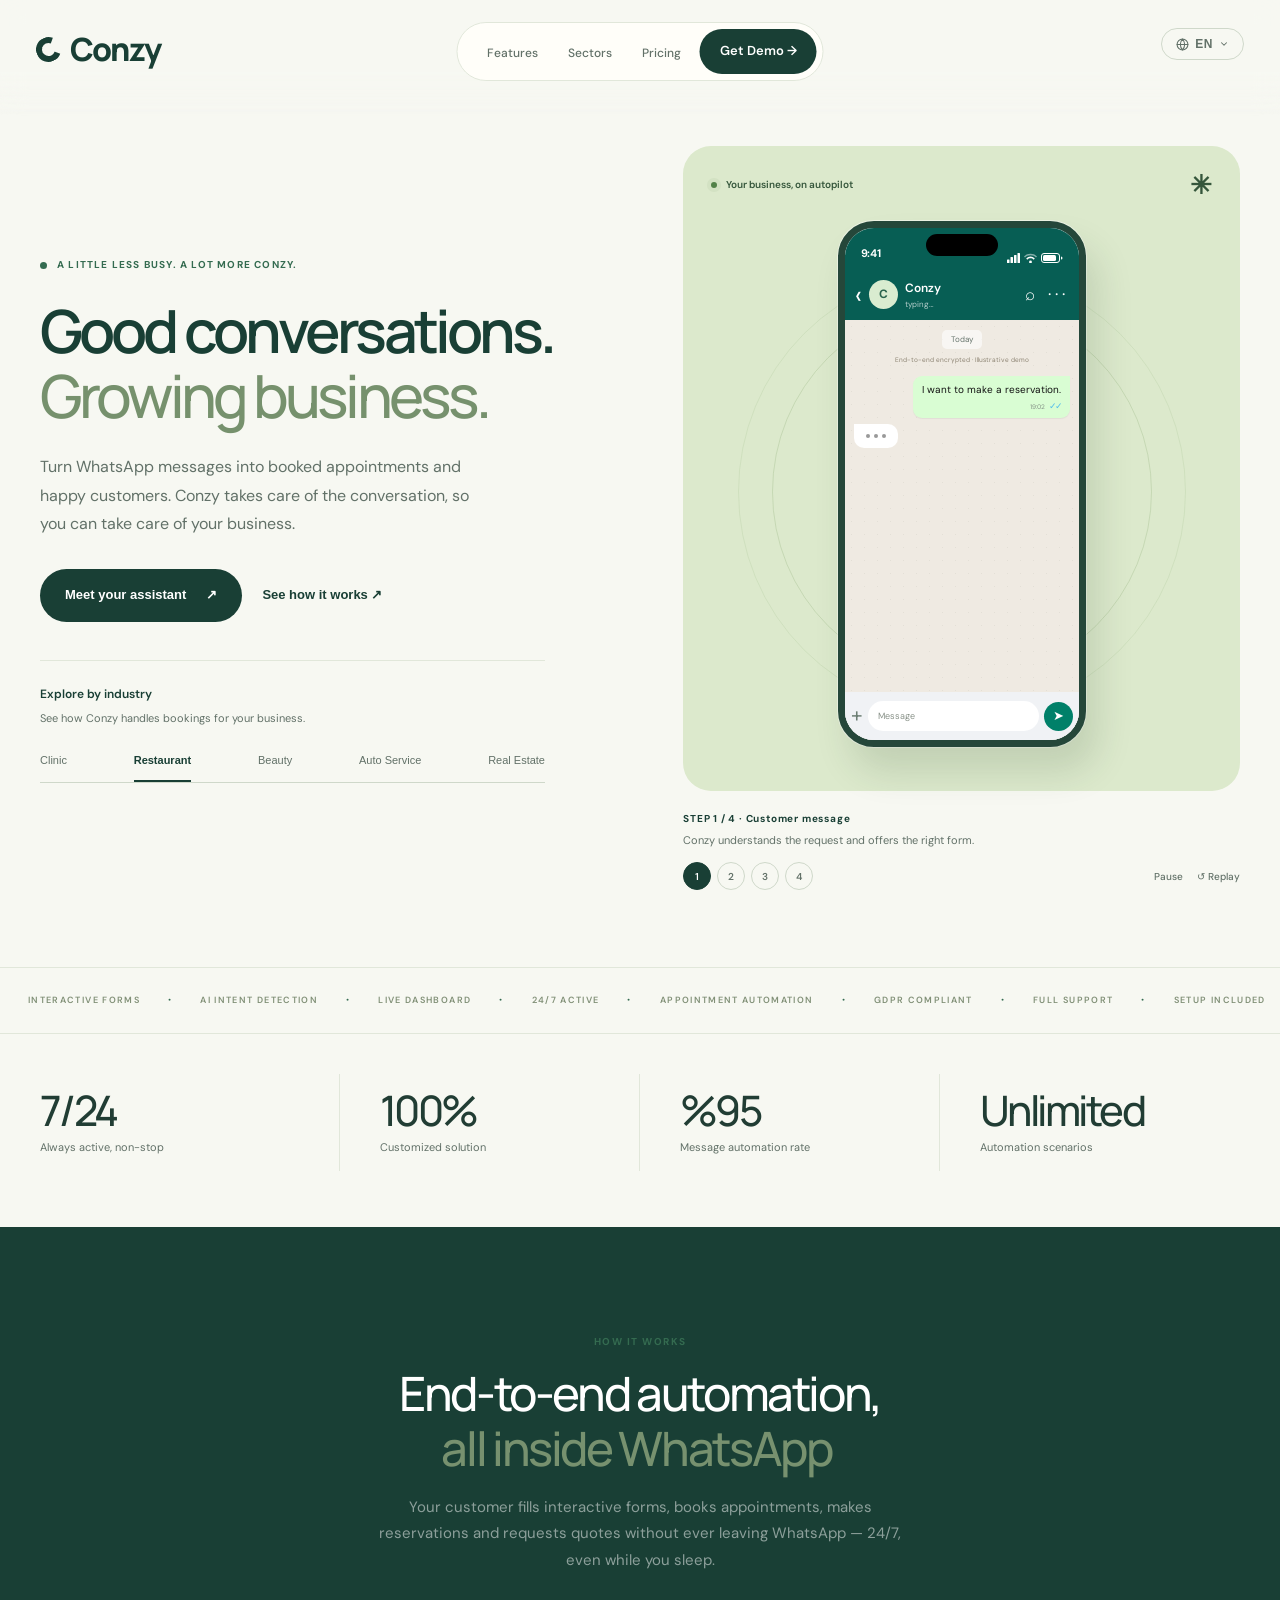
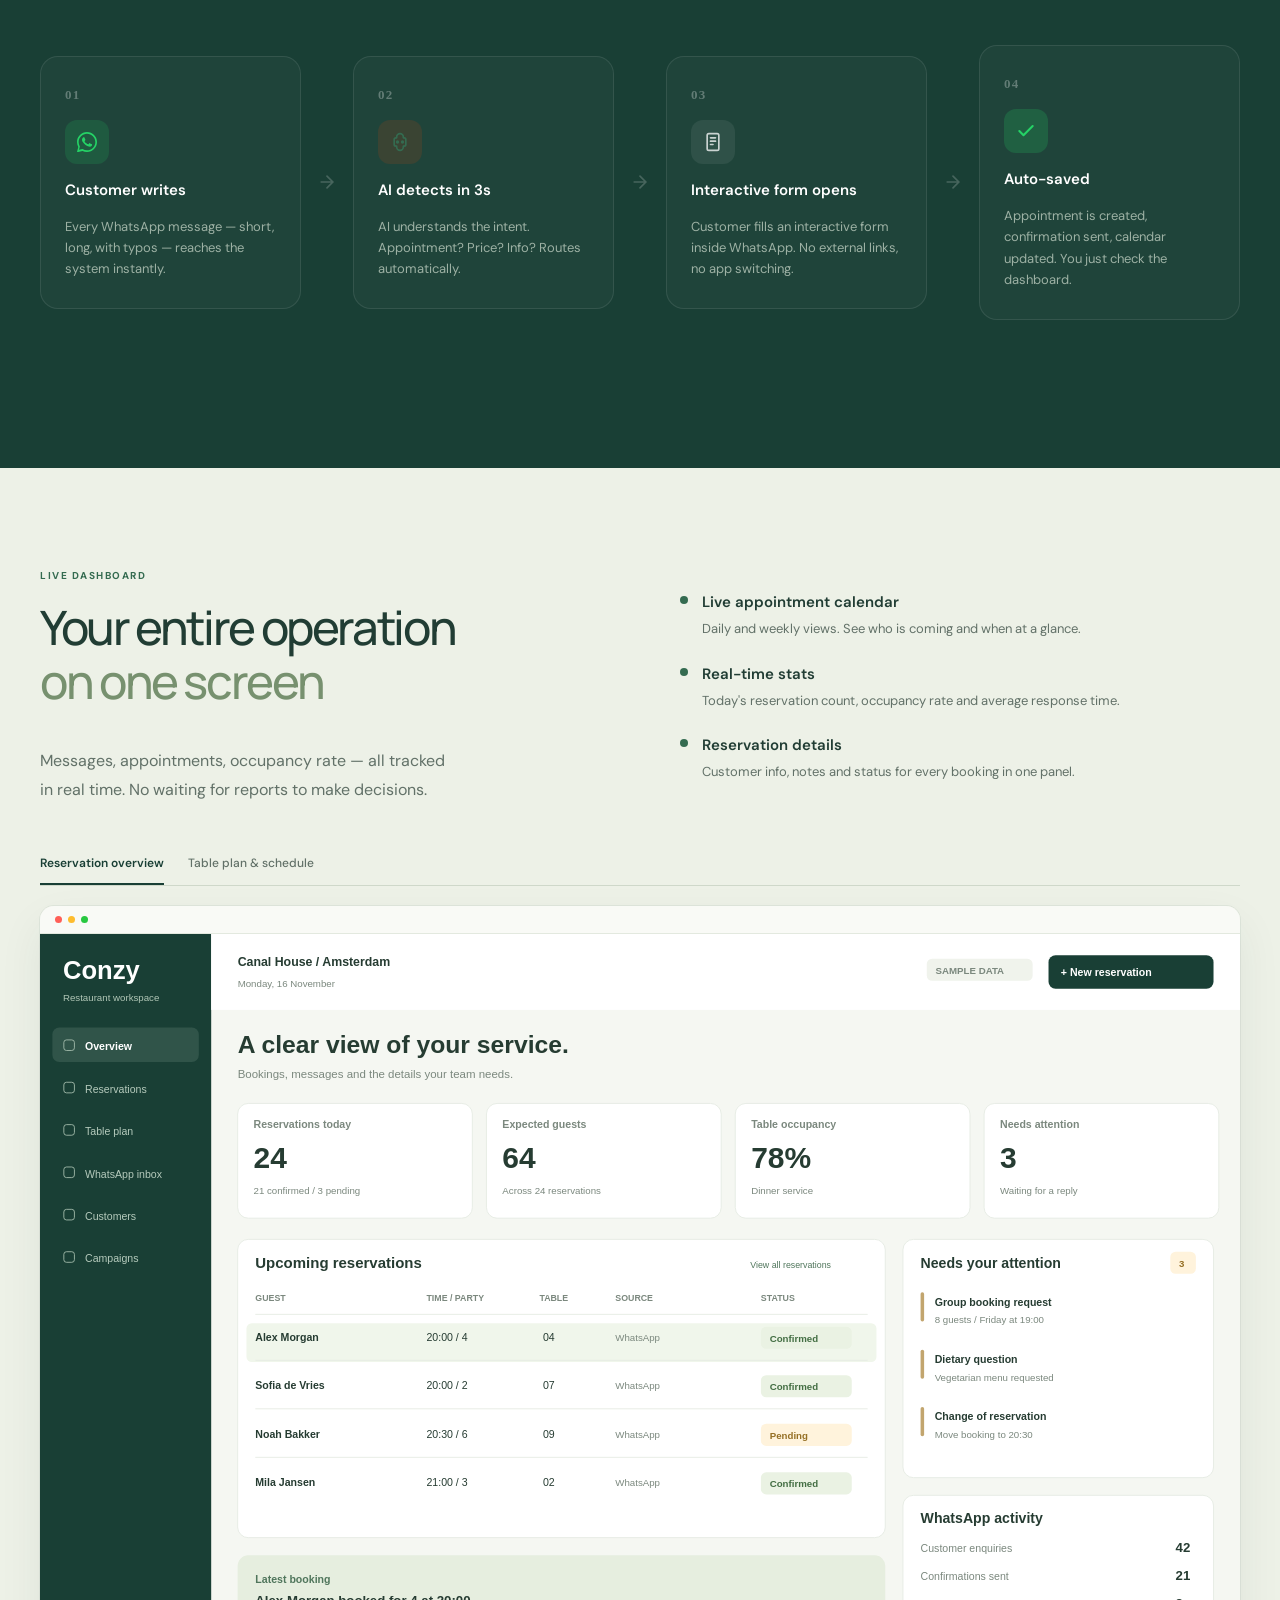
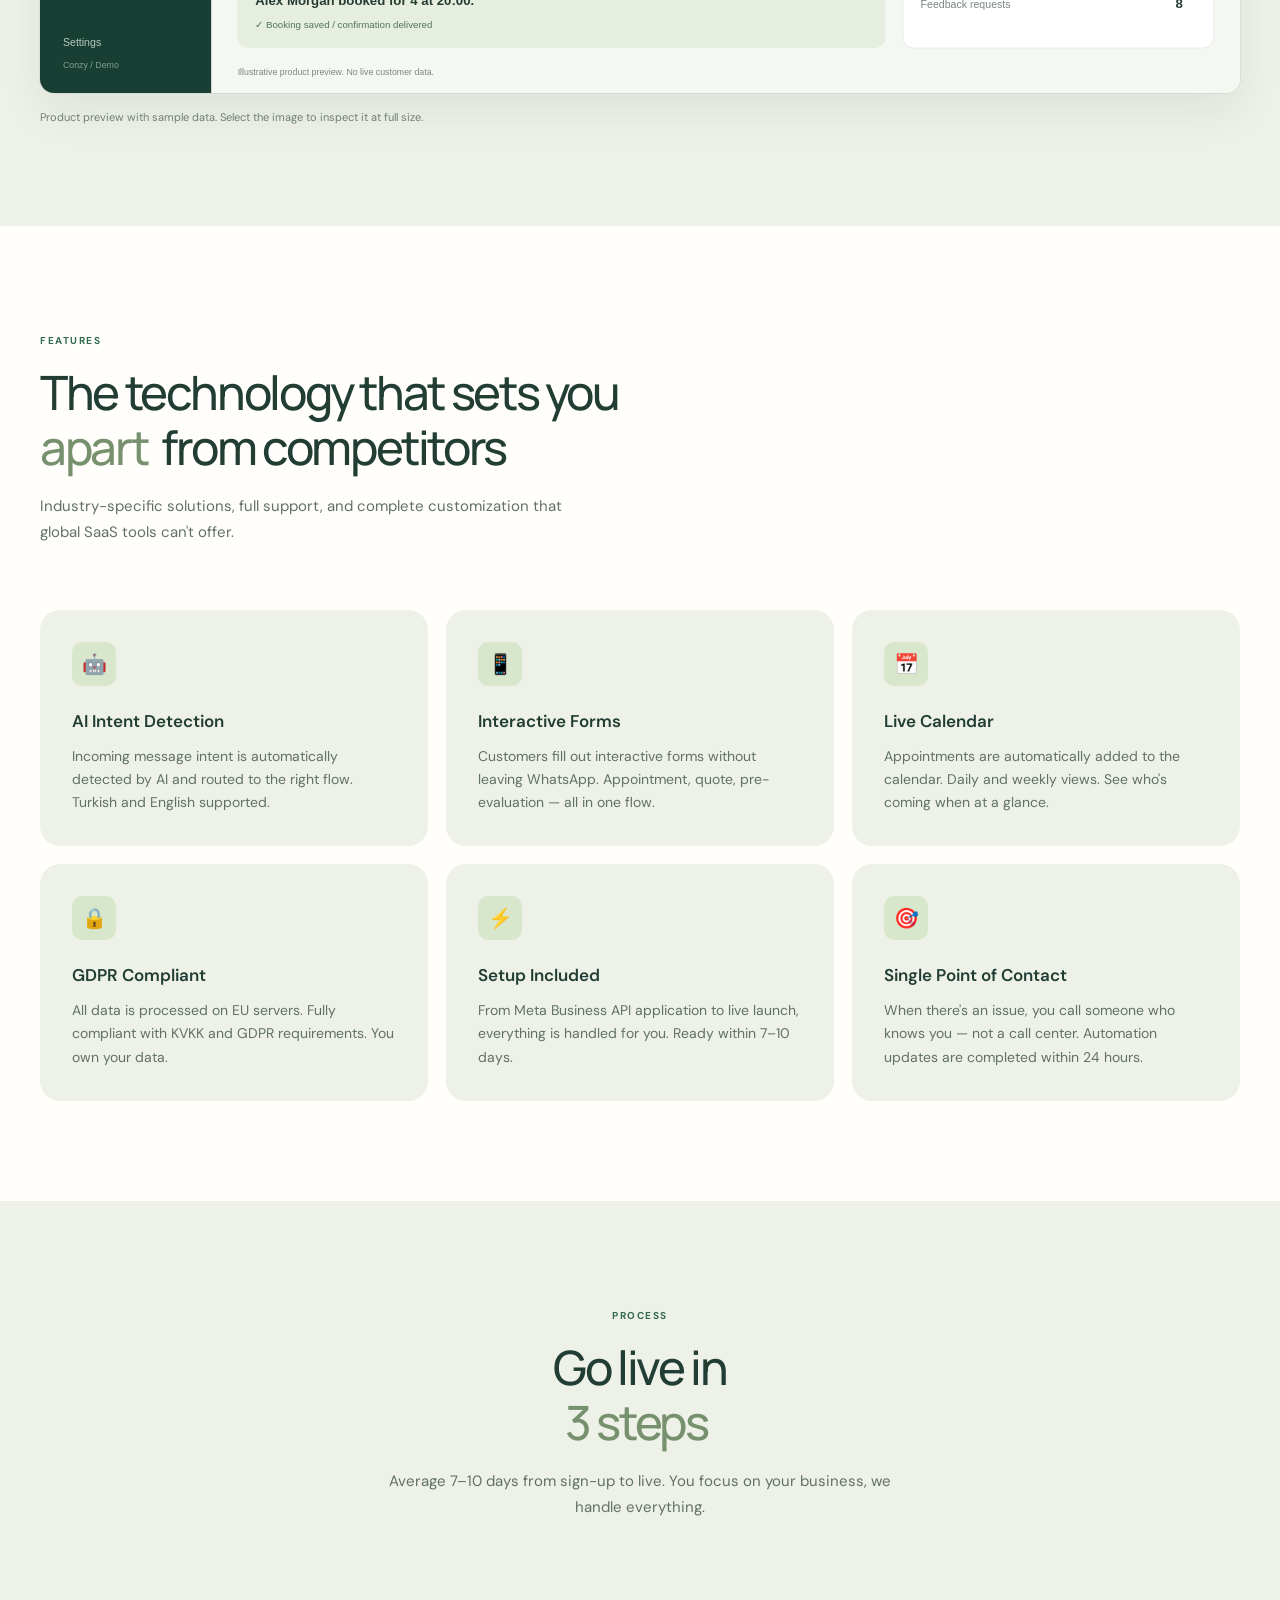
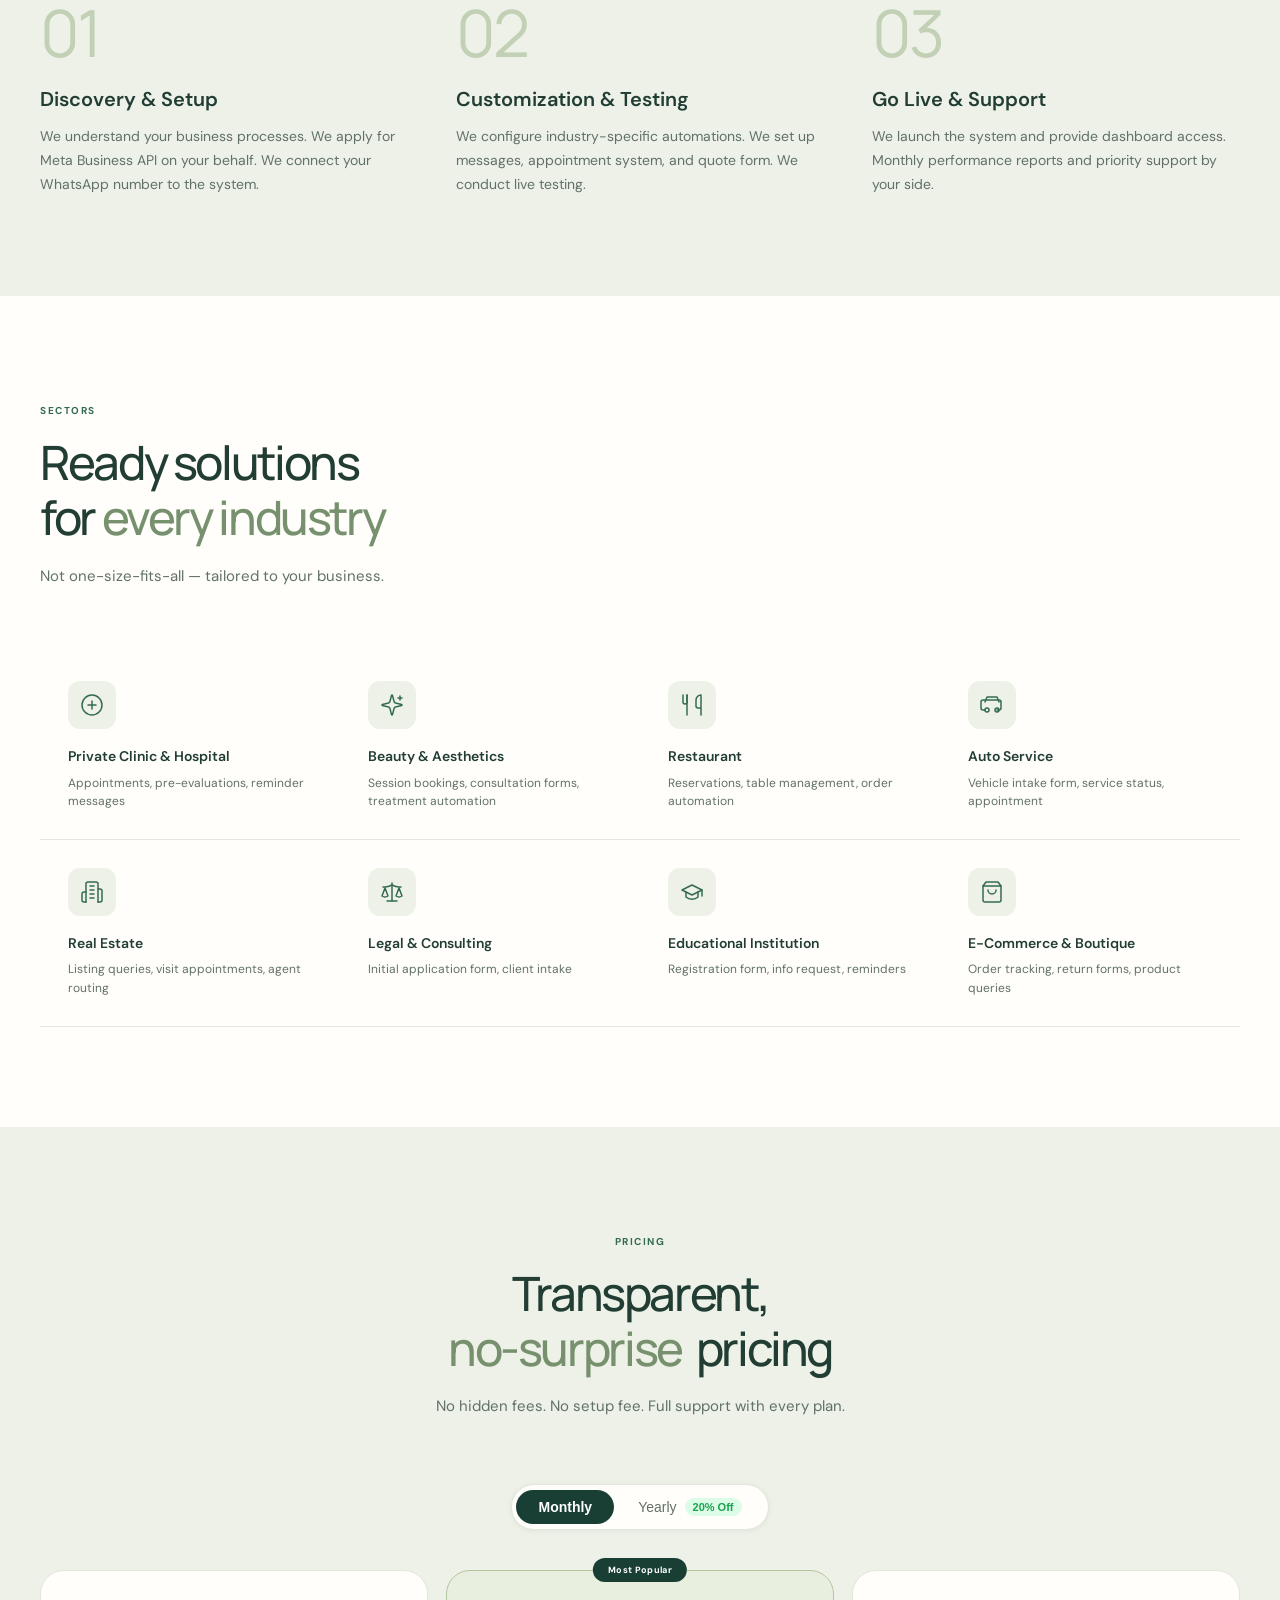
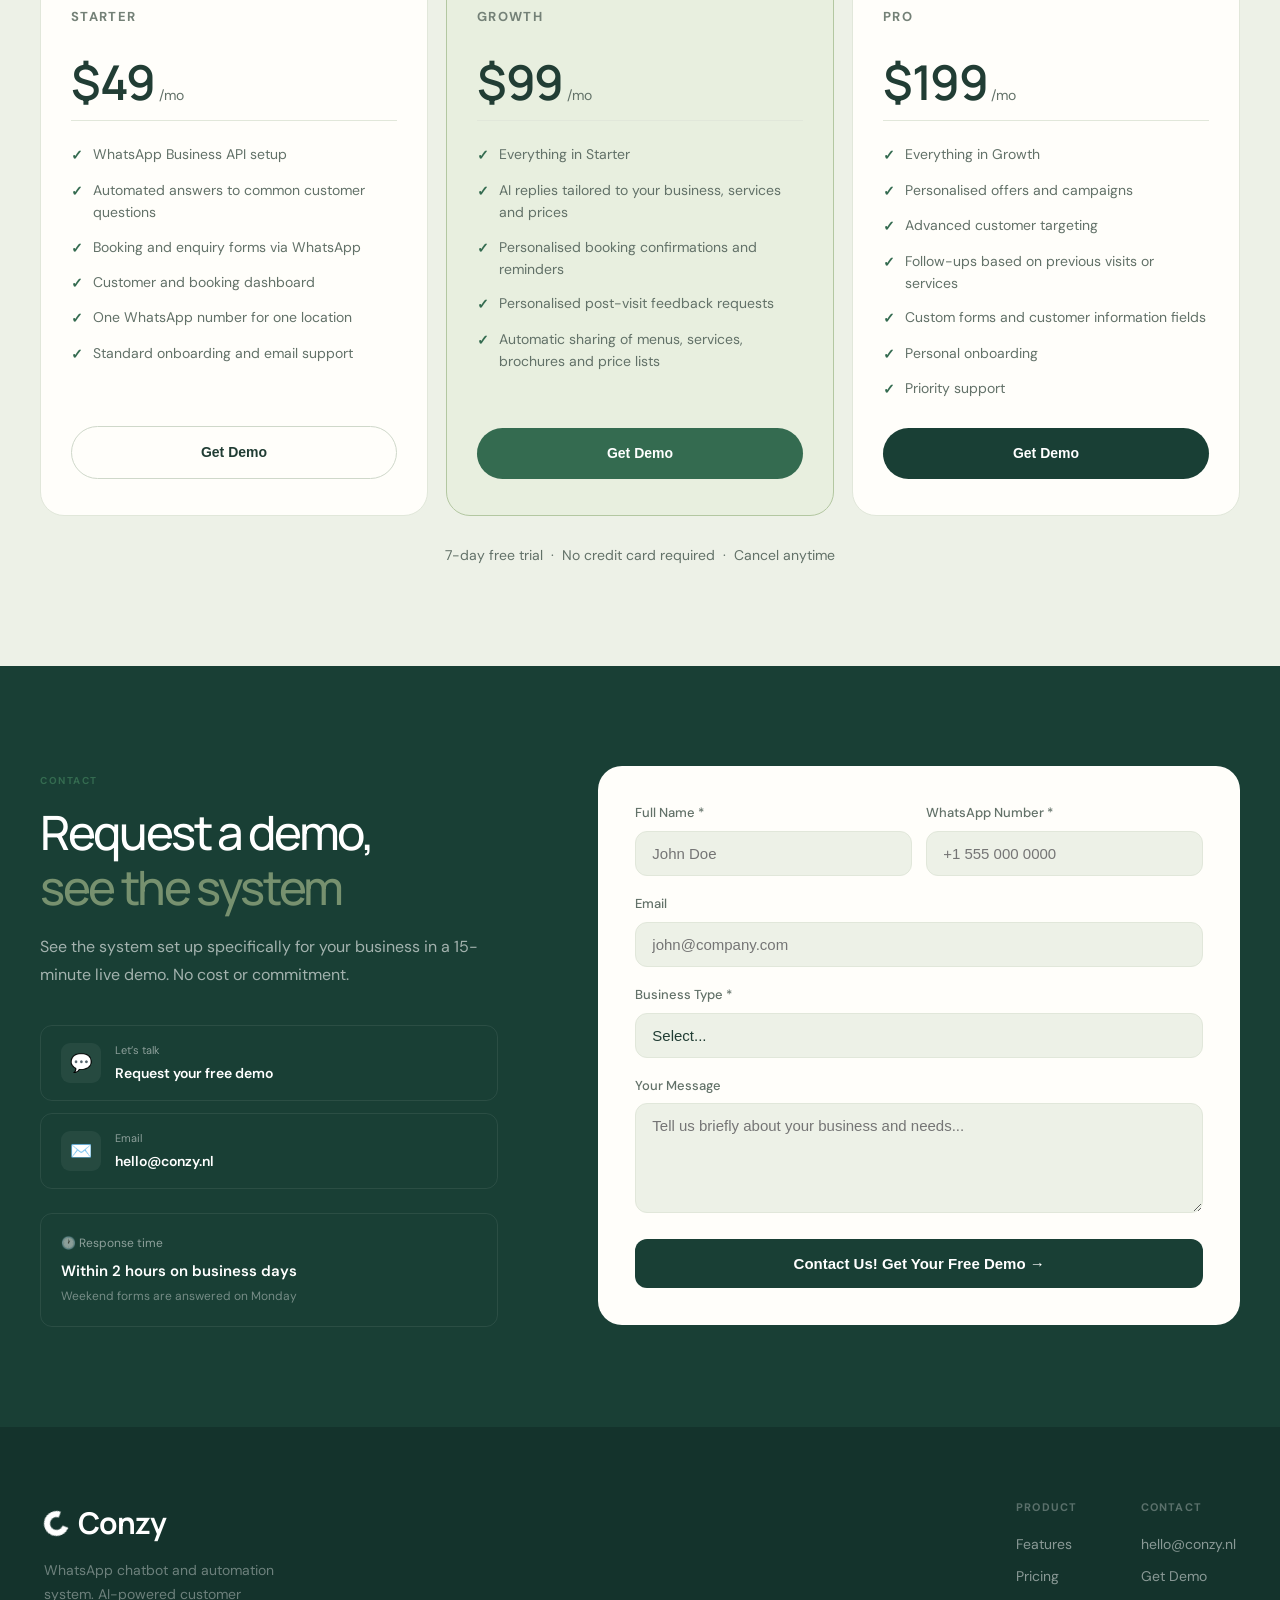
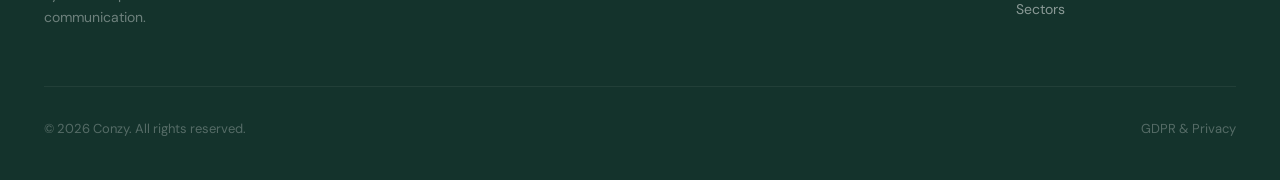
==== index.html @ f6e1dc6f "website initiation initial website commit" ====
<!DOCTYPE html>
<html lang="tr">
<head>
  <meta charset="UTF-8">
  <meta name="viewport" content="width=device-width, initial-scale=1.0">
  <meta name="theme-color" content="#F7F8F2">
  <title>Conzy — İşletmenizin 7/24 WhatsApp Asistanı</title>
  <meta name="description" content="Yapay zeka destekli WhatsApp chatbot ve otomasyon sistemi. Klinikler, salonlar ve işletmeler için 7/24 otomatik müşteri yönetimi.">
  <link rel="preconnect" href="https://fonts.googleapis.com">
  <link rel="preconnect" href="https://fonts.gstatic.com" crossorigin>
  <link href="https://fonts.googleapis.com/css2?family=DM+Sans:wght@400;500;600;700&family=Manrope:wght@400;500;600;700;800&display=swap" rel="stylesheet">
  <link rel="icon" type="image/svg+xml" href="favicon.svg">
  <link rel="stylesheet" href="css/style.css?v=dashboard-preview-11">
  <link rel="stylesheet" href="css/conzy.css?v=dashboard-preview-11">
</head>
<body>
<a class="skip-link" href="#hero">Skip to content</a>

<div id="cur-dot"></div>
<div id="cur-ring"></div>

<!-- ══════════════════════════ MOBILE HEADER ══════════════════════════ -->
<header id="mobile-header">
  <div class="mobile-lang-dd" id="mobile-lang-dd">
    <button class="mobile-lang-trigger" id="mobile-lang-trigger">
      <svg width="12" height="12" viewBox="0 0 24 24" fill="none" stroke="currentColor" stroke-width="2" stroke-linecap="round" stroke-linejoin="round"><circle cx="12" cy="12" r="10"/><line x1="2" y1="12" x2="22" y2="12"/><path d="M12 2a15.3 15.3 0 0 1 4 10 15.3 15.3 0 0 1-4 10 15.3 15.3 0 0 1-4-10 15.3 15.3 0 0 1 4-10z"/></svg>
      <span class="js-lang-current">TR</span>
      <svg class="lang-chevron" width="9" height="9" viewBox="0 0 24 24" fill="none" stroke="currentColor" stroke-width="2.5" stroke-linecap="round" stroke-linejoin="round"><polyline points="6 9 12 15 18 9"/></svg>
    </button>
    <div class="mobile-lang-menu" id="mobile-lang-menu">
      <button class="lang-opt" data-lang="tr">🇹🇷 Türkçe</button>
      <button class="lang-opt" data-lang="en">🇬🇧 English</button>
    </div>
  </div>
  <a href="#" class="mobile-logo"><div class="logo-mark"></div>Conzy</a>
  <button class="hamburger" id="hamburger" aria-label="Menü" data-i18n-aria="hamburger-aria">
    <span></span><span></span><span></span>
  </button>
</header>

<!-- ══════════════════════════ MOBILE MENU ══════════════════════════ -->
<nav id="mobile-menu">
  <div class="mmenu-top">
    <a href="#" class="mmenu-logo"><div class="logo-mark"></div>Conzy</a>
    <button class="mmenu-close" id="mmenu-close" aria-label="Kapat" data-i18n-aria="mmenu-close-aria">
      <svg width="18" height="18" viewBox="0 0 24 24" fill="none" stroke="currentColor" stroke-width="2.5" stroke-linecap="round"><line x1="18" y1="6" x2="6" y2="18"/><line x1="6" y1="6" x2="18" y2="18"/></svg>
    </button>
  </div>
  <div class="mmenu-links">
    <a href="#flow-pipeline" data-i18n="nav-features">Özellikler</a>
    <a href="#sectors" data-i18n="nav-sectors">Sektörler</a>
    <a href="#pricing" data-i18n="nav-pricing">Fiyatlar</a>
  </div>
  <div class="mmenu-bottom">
    <a href="#contact" class="mmenu-cta" data-i18n="nav-cta">Demo İste →</a>
  </div>
</nav>
<div id="mobile-overlay"></div>

<!-- ══════════════════════════ HERO LOGO ══════════════════════════ -->
<a href="#" class="hero-logo" id="hero-logo"><div class="logo-mark"></div>Conzy</a>

<!-- ══════════════════════════ LANG TOGGLE ══════════════════════════ -->
<div class="lang-dd" id="lang-dd">
  <button class="lang-trigger" id="lang-trigger">
    <svg width="13" height="13" viewBox="0 0 24 24" fill="none" stroke="currentColor" stroke-width="2" stroke-linecap="round" stroke-linejoin="round"><circle cx="12" cy="12" r="10"/><line x1="2" y1="12" x2="22" y2="12"/><path d="M12 2a15.3 15.3 0 0 1 4 10 15.3 15.3 0 0 1-4 10 15.3 15.3 0 0 1-4-10 15.3 15.3 0 0 1 4-10z"/></svg>
    <span id="lang-current" class="js-lang-current">TR</span>
    <svg class="lang-chevron" width="10" height="10" viewBox="0 0 24 24" fill="none" stroke="currentColor" stroke-width="2.5" stroke-linecap="round" stroke-linejoin="round"><polyline points="6 9 12 15 18 9"/></svg>
  </button>
  <div class="lang-menu" id="lang-menu">
    <button class="lang-opt" data-lang="tr">🇹🇷 Türkçe</button>
    <button class="lang-opt" data-lang="en">🇬🇧 English</button>
  </div>
</div>

<!-- ══════════════════════════════ NAV ══════════════════════════════ -->
<nav id="nav">
  <div class="nav-inner">
    <ul class="nav-links">
      <li><a href="#flow-pipeline" data-i18n="nav-features">Özellikler</a></li>
      <li><a href="#sectors" data-i18n="nav-sectors">Sektörler</a></li>
      <li><a href="#pricing" data-i18n="nav-pricing">Fiyatlar</a></li>
    </ul>
    <div class="nav-right">
      <a href="#contact" class="nav-cta" data-i18n="nav-cta">Demo İste →</a>
    </div>
  </div>
</nav>

<!-- ══════════════════════════════ HERO ══════════════════════════════ -->
<section id="hero">
  <div class="hero-inner">

    <!-- Centered copy -->
    <div class="hero-copy">
      <div class="hero-tag"><div class="hero-tag-line"></div><span data-i18n="hero-tag">WhatsApp Otomasyon</span></div>
      <h1 data-i18n="hero-h1">Müşteriniz Yazar,<br><em>Sistem</em> Halleder</h1>
      <p class="hero-desc" data-i18n="hero-desc">
        Yapay zeka destekli WhatsApp chatbot ve otomasyon sistemi. Randevu alın, teklif gönderin, müşteri sorularını otomatik yanıtlayın — 7/24, hiç durmadan.
      </p>
      <div class="hero-actions">
        <a href="#contact" class="btn btn-orange" data-i18n="hero-btn-demo">Demo İste <span>→</span></a>
        <a href="#flow-pipeline" class="btn btn-ghost" data-i18n="hero-btn-how">Nasıl Çalışır?</a>
      </div>

      <!-- Sector switcher — changes the phone demo live -->
      <div class="hero-sector-tabs" id="hero-sector-tabs">
        <span class="sector-tabs-label" data-i18n="sector-tabs-label">Sektöre göre inceleyin</span>
        <p class="sector-tabs-description" data-i18n="sector-tabs-description">Sektörünüzün rezervasyon akışını önizleyin.</p>
        <div class="sector-tabs-row" role="group" aria-label="Industry demos">
          <button class="sector-tab" data-sector="klinik"><span data-i18n="st-klinik">Klinik</span></button>
          <button class="sector-tab active" data-sector="restoran"><span data-i18n="st-restoran">Restoran</span></button>
          <button class="sector-tab" data-sector="guzellik"><span data-i18n="st-guzellik">Güzellik</span></button>
          <button class="sector-tab" data-sector="servis"><span data-i18n="st-servis">Oto Servis</span></button>
          <button class="sector-tab" data-sector="emlak"><span data-i18n="st-emlak">Gayrimenkul</span></button>
        </div>
      </div>

    </div>

    <!-- Right: real hand-holding-phone photo with animated screen overlay -->
    <div class="hero-visual">
      <div class="demo-controls"><div class="demo-step-label"></div><p class="demo-step-description"></p><div class="demo-navigation"><div class="demo-steps" aria-label="Demo steps"></div><button type="button" class="demo-pause"></button><button type="button" class="demo-replay"></button></div></div>
      <div class="scene-caption"><span class="live-dot"></span><span data-i18n="scene-label">Your business, on autopilot</span><span class="scene-spark" aria-hidden="true">✳</span></div>
      <div class="scene-orbit" aria-hidden="true"></div>
      <div class="scene-note note-top"><span class="note-icon" aria-hidden="true">↗</span><div><strong data-i18n="scene-booked">Appointment booked</strong><span data-i18n="scene-sync">Calendar updated automatically</span></div></div>
      <div class="scene-note note-bottom"><span class="note-icon" aria-hidden="true">✓</span><div><strong data-i18n="scene-online">Always here for your customers</strong><span data-i18n="scene-hours">Even after closing time.</span></div></div>
      <!--
        Aspect-ratio box trick: padding-top = (1056/976)*100 = 108.2%
        This forces the wrapper to have the exact same height as the image
        at any width, so every "position:absolute + %" inside is reliable.
        Image fills the box with object-fit:fill (no cropping needed —
        wrapper and image share the same 976:1056 ratio).
      -->
      <div style="position:relative;width:100%;">
        <div class="hero-img-wrap">

          <!-- The hand+phone photo fills the aspect-ratio box -->
          <img src="hand1.jpg" alt="" aria-hidden="true" class="hero-hand-img">

          <!--
            hand1.jpg: 948×1059
            Screen left x=207, right x=602, top y=68, bottom y=934
            Dynamic Island center x=405 (x=350–461 at y=85)
            top    = 68  / 1059 = 6.4%
            left   = 207 / 948  = 21.8%
            width  = 395 / 948  = 41.7%
            height = 866 / 1059 = 81.8%
          -->
          <div class="hero-screen-area" style="position:absolute;top:6.4%;left:21.8%;width:41.7%;height:81.8%;
                      border-radius:33px;overflow:hidden;">

          <!-- Screen 0: WhatsApp Chat -->
          <div class="pscreen active" id="pscreen-0">
            <div class="phone-sb phone-sb-dark">
              <span class="psb-time">9:41</span>
              <div class="psb-di"></div>
              <div class="psb-icons">
                <svg width="13" height="10" viewBox="0 0 13 10" fill="currentColor"><rect x="0" y="6.5" width="2.5" height="3.5" rx=".5"/><rect x="3.5" y="4" width="2.5" height="6" rx=".5"/><rect x="7" y="2" width="2.5" height="8" rx=".5"/><rect x="10.5" y="0" width="2.5" height="10" rx=".5"/></svg>
                <svg width="13" height="10" viewBox="0 0 13 10" fill="currentColor"><circle cx="6.5" cy="9" r="1.4"/><path d="M3.3 6.7C4.2 5.8 5.3 5.3 6.5 5.3s2.3.5 3.2 1.4l1.1-1.1C9.5 4.3 8.1 3.6 6.5 3.6S3.5 4.3 2.2 5.6z"/><path d="M1 4.5C2.3 3.1 4.3 2.2 6.5 2.2s4.2.9 5.5 2.3L13 3.4C11.3 1.7 9 .7 6.5.7S1.7 1.7 0 3.4z" opacity=".5"/></svg>
                <svg width="22" height="10" viewBox="0 0 22 10" fill="currentColor"><rect x=".5" y=".5" width="18" height="9" rx="2.5" fill="none" stroke="currentColor" stroke-width="1"/><path d="M20 3.5v3a1.5 1.5 0 0 0 0-3z"/><rect x="2" y="2" width="13" height="6" rx="1.5"/></svg>
              </div>
            </div>
            <div class="wa-bg">
              <div class="wa-bar">
                <div class="wa-av">C</div>
                <div>
                  <div class="wa-nm">Conzy</div>
                  <div class="wa-st">çevrimiçi</div>
                </div>
              </div>
              <div class="wa-msgs">
                <div class="msg msg-i" data-anim>
                  Merhaba! 👋 Nasıl yardımcı olabilirim?
                  <div class="msg-btns">
                    <div class="msg-btn" data-anim>📅 Randevu Al</div>
                    <div class="msg-btn" data-anim>💰 Fiyat Öğren</div>
                    <div class="msg-btn" data-anim>ℹ️ Bilgi Al</div>
                  </div>
                  <div class="msg-t">09:41</div>
                </div>
                <div class="msg msg-o" data-anim>
                  Randevu almak istiyorum
                  <div class="msg-t">09:42 ✓✓</div>
                </div>
                <div class="msg msg-i" data-anim>
                  <span style="color:#25D366;font-weight:700;font-size:9px;display:block;margin-bottom:4px">🗓️ RANDEVU FORMU</span>
                  Randevu almak için formu açınız...
                  <div style="background:#25D366;color:#fff;border-radius:6px;padding:5px;font-size:10px;font-weight:700;text-align:center;margin-top:6px">Formu Aç →</div>
                  <div class="msg-t">09:42</div>
                </div>
              </div>
              <div class="wa-inp-bar">
                <div class="wa-inp">Mesaj yazın...</div>
                <div class="wa-mic">🎙</div>
              </div>
            </div>
          </div>

          <!-- Screen 1: WhatsApp Flow — Randevu -->
          <div class="pscreen" id="pscreen-1">
            <div class="phone-sb phone-sb-dark">
              <span class="psb-time">9:41</span>
              <div class="psb-di"></div>
              <div class="psb-icons">
                <svg width="13" height="10" viewBox="0 0 13 10" fill="currentColor"><rect x="0" y="6.5" width="2.5" height="3.5" rx=".5"/><rect x="3.5" y="4" width="2.5" height="6" rx=".5"/><rect x="7" y="2" width="2.5" height="8" rx=".5"/><rect x="10.5" y="0" width="2.5" height="10" rx=".5"/></svg>
                <svg width="13" height="10" viewBox="0 0 13 10" fill="currentColor"><circle cx="6.5" cy="9" r="1.4"/><path d="M3.3 6.7C4.2 5.8 5.3 5.3 6.5 5.3s2.3.5 3.2 1.4l1.1-1.1C9.5 4.3 8.1 3.6 6.5 3.6S3.5 4.3 2.2 5.6z"/><path d="M1 4.5C2.3 3.1 4.3 2.2 6.5 2.2s4.2.9 5.5 2.3L13 3.4C11.3 1.7 9 .7 6.5.7S1.7 1.7 0 3.4z" opacity=".5"/></svg>
                <svg width="22" height="10" viewBox="0 0 22 10" fill="currentColor"><rect x=".5" y=".5" width="18" height="9" rx="2.5" fill="none" stroke="currentColor" stroke-width="1"/><path d="M20 3.5v3a1.5 1.5 0 0 0 0-3z"/><rect x="2" y="2" width="13" height="6" rx="1.5"/></svg>
              </div>
            </div>
            <div class="flow-scr">
              <div class="flow-bar">
                <div class="flow-back">←</div>
                <div class="flow-bar-t">📅 Randevu Al</div>
              </div>
              <div class="flow-body">
                <div class="flow-h1">Randevu Bilgileri</div>
                <div class="flow-sub">Formu doldurun, hemen onaylayalım</div>
                <div class="flow-field">
                  <div class="flow-lbl">Adınız Soyadınız</div>
                  <div class="flow-val flow-val-name">Ahmet Yılmaz</div>
                </div>
                <div class="flow-field">
                  <div class="flow-lbl">Hizmet</div>
                  <div class="flow-val flow-val-svc">Saç Ekimi Konsültasyon <span style="color:#999;font-size:9px">▼</span></div>
                </div>
                <div class="flow-field">
                  <div class="flow-lbl">Tarih</div>
                  <div class="date-row">
                    <div class="date-chip">Sal<br><b>20</b></div>
                    <div class="date-chip">Çar<br><b>21</b></div>
                    <div class="date-chip">Per<br><b>22</b></div>
                    <div class="date-chip">Cum<br><b>23</b></div>
                  </div>
                </div>
                <div class="flow-field">
                  <div class="flow-lbl">Saat</div>
                  <div class="date-row">
                    <div class="date-chip time-chip">10:00</div>
                    <div class="date-chip time-chip">11:30</div>
                    <div class="date-chip time-chip">14:00</div>
                  </div>
                </div>
                <div class="flow-btn-gr">Randevuyu Onayla ✓</div>
              </div>
            </div>
          </div>

          <div class="pscreen" id="pscreen-2">
  <div class="confirmation-screen">
    <div class="confirmation-brand">Conzy <span>✓</span></div>
    <div class="confirmation-check" aria-hidden="true">✓</div>
    <h3 class="confirmation-title"></h3>
    <p class="confirmation-intro"></p>
    <div class="confirmation-details"><strong class="confirmation-name"></strong><span class="confirmation-service"></span><span class="confirmation-date"></span></div>
    <div class="confirmation-delivered"></div>
    <p class="confirmation-footer"></p>
  </div>
</div>

<!-- Screen 3: Dashboard -->
          <div class="pscreen" id="pscreen-3">
            <div class="phone-sb phone-sb-light">
              <span class="psb-time">9:41</span>
              <div class="psb-di"></div>
              <div class="psb-icons">
                <svg width="13" height="10" viewBox="0 0 13 10" fill="currentColor"><rect x="0" y="6.5" width="2.5" height="3.5" rx=".5"/><rect x="3.5" y="4" width="2.5" height="6" rx=".5"/><rect x="7" y="2" width="2.5" height="8" rx=".5"/><rect x="10.5" y="0" width="2.5" height="10" rx=".5"/></svg>
                <svg width="13" height="10" viewBox="0 0 13 10" fill="currentColor"><circle cx="6.5" cy="9" r="1.4"/><path d="M3.3 6.7C4.2 5.8 5.3 5.3 6.5 5.3s2.3.5 3.2 1.4l1.1-1.1C9.5 4.3 8.1 3.6 6.5 3.6S3.5 4.3 2.2 5.6z"/><path d="M1 4.5C2.3 3.1 4.3 2.2 6.5 2.2s4.2.9 5.5 2.3L13 3.4C11.3 1.7 9 .7 6.5.7S1.7 1.7 0 3.4z" opacity=".5"/></svg>
                <svg width="22" height="10" viewBox="0 0 22 10" fill="currentColor"><rect x=".5" y=".5" width="18" height="9" rx="2.5" fill="none" stroke="currentColor" stroke-width="1"/><path d="M20 3.5v3a1.5 1.5 0 0 0 0-3z"/><rect x="2" y="2" width="13" height="6" rx="1.5"/></svg>
              </div>
            </div>
            <div class="dash-scr">
              <div class="dash-bar">
                <div class="dash-t">📊 Canlı Dashboard</div>
                <div class="dash-d">21 Mayıs 2026</div>
              </div>
              <div class="dash-body">
                <div class="dash-grid">
                  <div class="dash-card">
                    <div class="dash-val" data-count="47">0</div>
                    <div class="dash-lbl">Bugün mesaj</div>
                    <div class="dash-trend">↑ %23</div>
                  </div>
                  <div class="dash-card">
                    <div class="dash-val" data-count="12">0</div>
                    <div class="dash-lbl">Randevu</div>
                    <div class="dash-trend">↑ %8</div>
                  </div>
                  <div class="dash-card">
                    <div class="dash-val" data-count="91" data-suffix="%">0</div>
                    <div class="dash-lbl">Otomasyon</div>
                    <div class="dash-trend">✓ hedef</div>
                  </div>
                  <div class="dash-card">
                    <div class="dash-val">3s</div>
                    <div class="dash-lbl">Ort. yanıt</div>
                    <div class="dash-trend">✓</div>
                  </div>
                </div>
                <div class="dash-sec">Bugünkü Randevular</div>
                <div class="dash-list">
                  <div class="dash-row">
                    <div class="dash-dot dot-g"></div>
                    <div class="dash-ri">
                      <div class="dash-rn">Ayşe Demir</div>
                      <div class="dash-rt">10:00 · Konsültasyon</div>
                    </div>
                    <div class="dash-badge bg-g">Onaylı</div>
                  </div>
                  <div class="dash-row">
                    <div class="dash-dot dot-y"></div>
                    <div class="dash-ri">
                      <div class="dash-rn">Emre Çelik</div>
                      <div class="dash-rt">11:30 · FUE Saç</div>
                    </div>
                    <div class="dash-badge bg-y">Bekliyor</div>
                  </div>
                  <div class="dash-row">
                    <div class="dash-dot dot-g"></div>
                    <div class="dash-ri">
                      <div class="dash-rn">Fatma Kaya</div>
                      <div class="dash-rt">14:00 · Kaş Ekimi</div>
                    </div>
                    <div class="dash-badge bg-g">Onaylı</div>
                  </div>
                </div>
              </div>
            </div>
          </div>

        </div><!-- /screen overlay -->


      </div>
    </div><!-- /hero-visual -->

  </div><!-- /hero-inner -->
</section>

<!-- ══════════════════════════ MARQUEE ══════════════════════════ -->
<div id="marquee">
  <div class="marquee-track" role="marquee" aria-label="Conzy özellik bandı" data-i18n-aria="marquee-track-aria">
    <div class="marquee-item">İnteraktif Formlar <span class="ms">·</span> AI Intent Algılama <span class="ms">·</span> Canlı Dashboard <span class="ms">·</span> 7/24 Aktif <span class="ms">·</span> Randevu Otomasyonu <span class="ms">·</span> KVKK Uyumlu <span class="ms">·</span> Türkçe Destek <span class="ms">·</span> Kurulum Dahil <span class="ms">·</span></div>
    <div class="marquee-item" aria-hidden="true">İnteraktif Formlar <span class="ms">·</span> AI Intent Algılama <span class="ms">·</span> Canlı Dashboard <span class="ms">·</span> 7/24 Aktif <span class="ms">·</span> Randevu Otomasyonu <span class="ms">·</span> KVKK Uyumlu <span class="ms">·</span> Türkçe Destek <span class="ms">·</span> Kurulum Dahil <span class="ms">·</span></div>
    <div class="marquee-item" aria-hidden="true">İnteraktif Formlar <span class="ms">·</span> AI Intent Algılama <span class="ms">·</span> Canlı Dashboard <span class="ms">·</span> 7/24 Aktif <span class="ms">·</span> Randevu Otomasyonu <span class="ms">·</span> KVKK Uyumlu <span class="ms">·</span> Türkçe Destek <span class="ms">·</span> Kurulum Dahil <span class="ms">·</span></div>
    <div class="marquee-item" aria-hidden="true">İnteraktif Formlar <span class="ms">·</span> AI Intent Algılama <span class="ms">·</span> Canlı Dashboard <span class="ms">·</span> 7/24 Aktif <span class="ms">·</span> Randevu Otomasyonu <span class="ms">·</span> KVKK Uyumlu <span class="ms">·</span> Türkçe Destek <span class="ms">·</span> Kurulum Dahil <span class="ms">·</span></div>
  </div>
</div>

<!-- ══════════════════════════ STATS ══════════════════════════ -->
<section id="stats">
  <div class="stats-inner">
    <div class="stat fu">
      <div class="stat-n">7/24</div>
      <div class="stat-l" data-i18n="stat-1">Kesintisiz aktif çalışır</div>
    </div>
    <div class="stat fu">
      <div class="stat-n" data-i18n="stat-2-n">%100</div>
      <div class="stat-l" data-i18n="stat-2">Özelleştirilmiş çözüm</div>
    </div>
    <div class="stat fu">
      <div class="stat-n">%95</div>
      <div class="stat-l" data-i18n="stat-3">Mesaj otomasyon oranı</div>
    </div>
    <div class="stat fu">
      <div class="stat-n" data-i18n="stat-4-n">Sınırsız</div>
      <div class="stat-l" data-i18n="stat-4">Otomasyon senaryosu sayısı</div>
    </div>
  </div>
</section>

<!-- ══════════════════════ FLOW PIPELINE ══════════════════════ -->
<section id="flow-pipeline" class="section dark">
  <div class="inner">

    <div class="center fu" style="margin-bottom:72px">
      <div class="tag" style="color:var(--orange)" data-i18n="pipe-tag">Nasıl Çalışır</div>
      <h2 style="color:#fff" data-i18n="pipe-h2">Müşteri yazar, sistem<br><em>saniyeler içinde</em> halleder</h2>
      <p class="sec-desc" style="color:rgba(255,255,255,.5);margin:0 auto" data-i18n="pipe-desc">Müşteriniz WhatsApp'tan çıkmadan interaktif form doldurur, randevu alır, rezervasyon yapar, teklif ister — 7/24, siz uyurken de.</p>
    </div>

    <div class="pipe-row">

      <div class="pipe-card fu">
        <div class="pipe-step-n">01</div>
        <div class="pipe-icon-box pipe-wa">
          <svg width="20" height="20" viewBox="0 0 24 24" fill="currentColor"><path d="M17.472 14.382c-.297-.149-1.758-.867-2.03-.967-.273-.099-.471-.148-.67.15-.197.297-.767.966-.94 1.164-.173.199-.347.223-.644.075-.297-.15-1.255-.463-2.39-1.475-.883-.788-1.48-1.761-1.653-2.059-.173-.297-.018-.458.13-.606.134-.133.298-.347.446-.52.149-.174.198-.298.298-.497.099-.198.05-.371-.025-.52-.075-.149-.669-1.612-.916-2.207-.242-.579-.487-.5-.669-.51a9 9 0 0 0-.57-.01c-.198 0-.52.074-.792.372-.272.297-1.04 1.016-1.04 2.479 0 1.462 1.065 2.875 1.213 3.074.149.198 2.096 3.2 5.077 4.487.709.306 1.262.489 1.694.625.712.227 1.36.195 1.871.118.571-.085 1.758-.719 2.006-1.413.248-.694.248-1.289.173-1.413-.074-.124-.272-.198-.57-.347z"/><path d="M12 0C5.373 0 0 5.373 0 12c0 2.125.557 4.126 1.529 5.862L.057 23.59a.5.5 0 0 0 .614.63l5.912-1.521A11.955 11.955 0 0 0 12 24c6.627 0 12-5.373 12-12S18.627 0 12 0zm0 22a9.955 9.955 0 0 1-5.29-1.517l-.378-.225-3.914 1.006 1.043-3.802-.247-.393A9.955 9.955 0 0 1 2 12C2 6.477 6.477 2 12 2s10 4.477 10 10-4.477 10-10 10z"/></svg>
        </div>
        <h4 class="pipe-title" data-i18n="pipe-1-h">Müşteri yazar</h4>
        <p class="pipe-desc" data-i18n="pipe-1-p">WhatsApp'tan gelen her mesaj — kısa, uzun, yazım hatalı — sisteme anında ulaşır.</p>
      </div>

      <div class="pipe-arrow fu">
        <svg width="20" height="20" viewBox="0 0 24 24" fill="none" stroke="currentColor" stroke-width="2" stroke-linecap="round"><path d="M5 12h14M12 5l7 7-7 7"/></svg>
      </div>

      <div class="pipe-card fu">
        <div class="pipe-step-n">02</div>
        <div class="pipe-icon-box pipe-ai">
          <svg width="20" height="20" viewBox="0 0 24 24" fill="none" stroke="currentColor" stroke-width="2" stroke-linecap="round" stroke-linejoin="round"><path d="M12 2a4 4 0 0 1 4 4v1h1a2 2 0 0 1 2 2v6a2 2 0 0 1-2 2h-1v1a4 4 0 0 1-8 0v-1H7a2 2 0 0 1-2-2V9a2 2 0 0 1 2-2h1V6a4 4 0 0 1 4-4z"/><circle cx="9" cy="12" r="1" fill="currentColor"/><circle cx="15" cy="12" r="1" fill="currentColor"/></svg>
        </div>
        <h4 class="pipe-title" data-i18n="pipe-2-h">AI 3sn'de algılar</h4>
        <p class="pipe-desc" data-i18n="pipe-2-p">Yapay zeka mesajın amacını anlar. Randevu mu, fiyat mı, bilgi mi? Otomatik yönlendirir.</p>
      </div>

      <div class="pipe-arrow fu">
        <svg width="20" height="20" viewBox="0 0 24 24" fill="none" stroke="currentColor" stroke-width="2" stroke-linecap="round"><path d="M5 12h14M12 5l7 7-7 7"/></svg>
      </div>

      <div class="pipe-card fu">
        <div class="pipe-step-n">03</div>
        <div class="pipe-icon-box pipe-flow">
          <svg width="20" height="20" viewBox="0 0 24 24" fill="none" stroke="currentColor" stroke-width="2" stroke-linecap="round" stroke-linejoin="round"><rect x="5" y="2" width="14" height="20" rx="2"/><line x1="9" y1="7" x2="15" y2="7"/><line x1="9" y1="11" x2="15" y2="11"/><line x1="9" y1="15" x2="12" y2="15"/></svg>
        </div>
        <h4 class="pipe-title" data-i18n="pipe-3-h">İnteraktif form açılır</h4>
        <p class="pipe-desc" data-i18n="pipe-3-p">Müşteri WhatsApp'ın içinde interaktif formu doldurur. Dış link yok, uygulama değişmiyor.</p>
      </div>

      <div class="pipe-arrow fu">
        <svg width="20" height="20" viewBox="0 0 24 24" fill="none" stroke="currentColor" stroke-width="2" stroke-linecap="round"><path d="M5 12h14M12 5l7 7-7 7"/></svg>
      </div>

      <div class="pipe-card pipe-card-done fu">
        <div class="pipe-step-n">04</div>
        <div class="pipe-icon-box pipe-done">
          <svg width="20" height="20" viewBox="0 0 24 24" fill="none" stroke="currentColor" stroke-width="2.5" stroke-linecap="round" stroke-linejoin="round"><polyline points="20 6 9 17 4 12"/></svg>
        </div>
        <h4 class="pipe-title" data-i18n="pipe-4-h">Otomatik kaydedilir</h4>
        <p class="pipe-desc" data-i18n="pipe-4-p">Randevu oluşur, onay gider, takvime işlenir. Siz sadece dashboard'dan takip edersiniz.</p>
      </div>

    </div><!-- /pipe-row -->

    <!-- <div class="pipe-highlight-bar fu">
      <span class="phb-pill" data-i18n="phb-pill">Rakiplerin sunamadığı özellik</span>
      <p data-i18n="phb-text">Müşteri WhatsApp'tan hiç çıkmaz — dış link yok, browser açılmıyor. Dönüşüm oranı standart yönlendirmeli sistemlere kıyasla çok daha yüksek.</p>
    </div> -->

  </div>
</section>

<!-- ══════════════════════ DASHBOARD ══════════════════════ -->
<section id="dashboard-section" class="section bg2">
  <div class="inner db-inner">

    <div class="db-copy">
      <div class="tag fu" data-i18n="db-tag">Canlı Dashboard</div>
      <h2 class="fu" data-i18n="db-h2">Tüm operasyonunuz<br><em>tek ekranda</em></h2>
      <p class="db-lead fu" data-i18n="db-lead">Gelen mesajlar, randevular, doluluk oranı — hepsi anlık olarak takibinizde. Karar almak için rapor beklemenize gerek yok.</p>

      <div class="db-points">
        <div class="db-point fu">
          <div class="db-dot"></div>
          <div>
            <strong data-i18n="db-p1-h">Canlı randevu takvimi</strong>
            <p data-i18n="db-p1-p">Günlük ve haftalık görünüm. Kimin ne zaman geleceğini tek bakışta görün.</p>
          </div>
        </div>
        <div class="db-point fu">
          <div class="db-dot"></div>
          <div>
            <strong data-i18n="db-p2-h">Anlık istatistikler</strong>
            <p data-i18n="db-p2-p">Bugünkü rezervasyon sayısı, doluluk oranı ve ortalama yanıt süresi.</p>
          </div>
        </div>
        <div class="db-point fu">
          <div class="db-dot"></div>
          <div>
            <strong data-i18n="db-p3-h">Rezervasyon detayları</strong>
            <p data-i18n="db-p3-p">Her rezervasyonun müşteri bilgisi, notu ve durumu tek panelde.</p>
          </div>
        </div>
      </div>
    </div>

    <div class="db-visual fu">
      <div class="dashboard-view-controls" role="group" aria-label="Dashboard preview views">
        <button class="dashboard-view-button active" type="button" data-dashboard-view="overview" aria-pressed="true" data-i18n="dashboard-overview-tab">Rezervasyon özeti</button>
        <button class="dashboard-view-button" type="button" data-dashboard-view="tables" aria-pressed="false" data-i18n="dashboard-tables-tab">Masa planı ve takvim</button>
      </div>
      <div class="db-screens">
        <div class="db-screen db-screen-1 is-active" data-dashboard-panel="overview">
          <div class="db-chrome"><span></span><span></span><span></span></div>
          <a class="dashboard-image-link" href="assets/dashboard-overview-tr.svg" target="_blank" rel="noopener">
            <img src="assets/dashboard-overview-tr.svg" width="1360" height="860" data-dashboard-image="overview" alt="Conzy rezervasyon özeti önizlemesi" data-i18n-alt="dashboard-1-alt">
          </a>
        </div>
        <div class="db-screen db-screen-2" data-dashboard-panel="tables" hidden>
          <div class="db-chrome"><span></span><span></span><span></span></div>
          <a class="dashboard-image-link" href="assets/dashboard-tables-tr.svg" target="_blank" rel="noopener">
            <img src="assets/dashboard-tables-tr.svg" width="1360" height="860" data-dashboard-image="tables" alt="Conzy masa planı ve rezervasyon takvimi önizlemesi" data-i18n-alt="dashboard-2-alt">
          </a>
        </div>
      </div>
      <p class="dashboard-preview-note" data-i18n="dashboard-preview-note">Örnek verilerle ürün önizlemesi. Tam boyutta incelemek için görsele tıklayın.</p>
    </div>

  </div>
</section>



<!-- ══════════════════════ FEATURES ══════════════════════ -->
<section class="section white">
  <div class="inner">
    <div class="fu">
      <div class="tag" data-i18n="feat-tag">Özellikler</div>
      <h2 data-i18n="feat-h2">Rakiplerinizden sizi<br><em>ayıran</em> teknoloji</h2>
      <p class="sec-desc" data-i18n="feat-desc">Global SaaS araçlarının sunamadığı sektöre özel çözümler, Türkçe destek ve tam özelleştirme.</p>
    </div>
    <div class="feat-grid">
      <div class="feat-card fu">
        <div class="feat-icon">🤖</div>
        <h3>AI Intent Detection</h3>
        <p data-i18n="feat-1-p">Gelen mesajın amacını yapay zeka otomatik algılar ve doğru akışa yönlendirir. Türkçe ve İngilizce destekli.</p>
      </div>
      <div class="feat-card fu">
        <div class="feat-icon">📱</div>
        <h3 data-i18n="feat-2-h">İnteraktif Formlar</h3>
        <p data-i18n="feat-2-p">Müşteri WhatsApp'tan çıkmadan interaktif form doldurur. Randevu, teklif, ön değerlendirme — hepsi tek akışta.</p>
      </div>
      <div class="feat-card fu">
        <div class="feat-icon">📅</div>
        <h3 data-i18n="feat-3-h">Canlı Takvim</h3>
        <p data-i18n="feat-3-p">Randevular otomatik takvime işlenir. Günlük, haftalık görünüm. Kimin ne zaman geleceğini tek bakışta görün.</p>
      </div>
      <div class="feat-card fu">
        <div class="feat-icon">🔒</div>
        <h3 data-i18n="feat-4-h">KVKK Uyumlu</h3>
        <p data-i18n="feat-4-p">Tüm veriler AB sunucularında işlenir. KVKK ve GDPR gerekliliklerine tam uyumlu. Veri sahipliği sizde.</p>
      </div>
      <div class="feat-card fu">
        <div class="feat-icon">⚡</div>
        <h3 data-i18n="feat-5-h">Kurulum Dahil</h3>
        <p data-i18n="feat-5-p">Meta Business API başvurusundan canlı yayına kadar her şey sizin adınıza. 7–10 gün içinde hazır.</p>
      </div>
      <div class="feat-card fu">
        <div class="feat-icon">🎯</div>
        <h3 data-i18n="feat-6-h">Tek Muhatap</h3>
        <p data-i18n="feat-6-p">Sorun olduğunda call center değil, sizi tanıyan bir kişiyi arıyorsunuz. Otomasyon güncellemeleriniz 24 saatte yapılır.</p>
      </div>
    </div>
  </div>
</section>

<!-- ══════════════════════ HOW IT WORKS ══════════════════════ -->
<section class="section bg2">
  <div class="inner">
    <div class="center fu" style="margin-bottom:80px">
      <div class="tag" data-i18n="how-tag">Süreç</div>
      <h2 data-i18n="how-h2">3 adımda<br><em>canlıya</em> geçin</h2>
      <p class="sec-desc" data-i18n="how-desc">Başvurudan canlı yayına ortalama 7–10 gün. Siz işinize bakın, biz halledelim.</p>
    </div>
    <div class="how-grid">
      <div class="how-step fu">
        <div class="how-n">01</div>
        <h3 data-i18n="how-1-h">Keşif &amp; Kurulum</h3>
        <p data-i18n="how-1-p">İş süreçlerinizi anlıyoruz. Meta Business API başvurusunu sizin adınıza yapıyoruz. WhatsApp numaranızı sisteme bağlıyoruz.</p>
      </div>
      <div class="how-step fu">
        <div class="how-n">02</div>
        <h3 data-i18n="how-2-h">Özelleştirme &amp; Test</h3>
        <p data-i18n="how-2-p">Sektörünüze özel otomasyonları ayarlıyoruz. Mesajları, randevu sistemini, teklif formunu yapılandırıyoruz. Canlı test yapıyoruz.</p>
      </div>
      <div class="how-step fu">
        <div class="how-n">03</div>
        <h3 data-i18n="how-3-h">Canlı Yayın &amp; Destek</h3>
        <p data-i18n="how-3-p">Sistemi yayına alıyoruz, dashboard erişimi veriyoruz. Aylık performans raporu ve öncelikli destek ile yanınızdayız.</p>
      </div>
    </div>
  </div>
</section>

<!-- ══════════════════════ SECTORS ══════════════════════ -->
<section id="sectors" class="section white">
  <div class="inner">
    <div class="fu">
      <div class="tag" data-i18n="sec-tag">Sektörler</div>
      <h2 data-i18n="sec-h2">Her sektöre özel<br><em>hazır çözümler</em></h2>
      <p class="sec-desc" data-i18n="sec-desc">Genel amaçlı değil — işinize özgü.</p>
    </div>
    <div class="sec-grid">

      <div class="sec-card fu">
        <div class="sec-icon si-klinik">
          <svg viewBox="0 0 24 24" fill="none" stroke="currentColor" stroke-width="1.5" stroke-linecap="round" stroke-linejoin="round">
            <circle cx="12" cy="12" r="10"/><path d="M12 8v8M8 12h8"/>
          </svg>
        </div>
        <h4 data-i18n="sec-1-h">Özel Klinik &amp; Hastane</h4><p data-i18n="sec-1-p">Randevu, ön değerlendirme, hatırlatma mesajı</p>
      </div>

      <div class="sec-card fu">
        <div class="sec-icon si-beauty">
          <svg viewBox="0 0 24 24" fill="none" stroke="currentColor" stroke-width="1.5" stroke-linecap="round" stroke-linejoin="round">
            <path d="M9.937 15.5A2 2 0 0 0 8.5 14.063l-6.135-1.582a.5.5 0 0 1 0-.962L8.5 9.937A2 2 0 0 0 9.937 8.5l1.582-6.135a.5.5 0 0 1 .962 0L14.063 8.5A2 2 0 0 0 15.5 9.937l6.135 1.581a.5.5 0 0 1 0 .964L15.5 14.063a2 2 0 0 0-1.437 1.437l-1.582 6.135a.5.5 0 0 1-.964 0z"/>
            <path d="M20 3v4M22 5h-4"/>
          </svg>
        </div>
        <h4 data-i18n="sec-2-h">Güzellik &amp; Estetik</h4><p data-i18n="sec-2-p">Seans rezervasyonu, danışma formu, tedavi akışı</p>
      </div>

      <div class="sec-card fu">
        <div class="sec-icon si-resto">
          <svg viewBox="0 0 24 24" fill="none" stroke="currentColor" stroke-width="1.5" stroke-linecap="round" stroke-linejoin="round">
            <path d="M3 2v7c0 1.1.9 2 2 2s2-.9 2-2V2"/><path d="M7 2v20"/>
            <path d="M21 15V2a5 5 0 0 0-5 5v6c0 1.1.9 2 2 2h3zm0 0v7"/>
          </svg>
        </div>
        <h4 data-i18n="sec-3-h">Restoran</h4><p data-i18n="sec-3-p">Rezervasyon, masa yönetimi, sipariş akışı</p>
      </div>

      <div class="sec-card fu">
        <div class="sec-icon si-auto">
          <svg viewBox="0 0 24 24" fill="none" stroke="currentColor" stroke-width="1.5" stroke-linecap="round" stroke-linejoin="round">
            <path d="M5 17H3a2 2 0 0 1-2-2V9a2 2 0 0 1 2-2h16a2 2 0 0 1 2 2v6a2 2 0 0 1-2 2h-2"/>
            <circle cx="7" cy="17" r="2"/><circle cx="17" cy="17" r="2"/>
            <path d="M5 9l2-5h10l2 5"/>
          </svg>
        </div>
        <h4 data-i18n="sec-4-h">Otomotiv Servisi</h4><p data-i18n="sec-4-p">Araç kabul formu, servis durumu, randevu</p>
      </div>

      <div class="sec-card fu">
        <div class="sec-icon si-realty">
          <svg viewBox="0 0 24 24" fill="none" stroke="currentColor" stroke-width="1.5" stroke-linecap="round" stroke-linejoin="round">
            <path d="M6 22V4a2 2 0 0 1 2-2h8a2 2 0 0 1 2 2v18"/>
            <path d="M6 12H4a2 2 0 0 0-2 2v6a2 2 0 0 0 2 2h2"/>
            <path d="M18 9h2a2 2 0 0 1 2 2v9a2 2 0 0 1-2 2h-2"/>
            <path d="M10 6h4M10 10h4M10 14h4M10 18h4"/>
          </svg>
        </div>
        <h4 data-i18n="sec-5-h">Gayrimenkul</h4><p data-i18n="sec-5-p">İlan sorgulama, ziyaret randevusu, danışman yönlendirme</p>
      </div>

      <div class="sec-card fu">
        <div class="sec-icon si-legal">
          <svg viewBox="0 0 24 24" fill="none" stroke="currentColor" stroke-width="1.5" stroke-linecap="round" stroke-linejoin="round">
            <path d="M16 16l3-8 3 8c-.87.65-1.92 1-3 1s-2.13-.35-3-1z"/>
            <path d="M2 16l3-8 3 8c-.87.65-1.92 1-3 1s-2.13-.35-3-1z"/>
            <path d="M7 21H17"/><path d="M12 3v18"/>
            <path d="M3 7h2c2 0 5-1 7-2 2 1 5 2 7 2h2"/>
          </svg>
        </div>
        <h4 data-i18n="sec-6-h">Hukuk &amp; Danışmanlık</h4><p data-i18n="sec-6-p">Ön başvuru formu, müvekkil kabulü</p>
      </div>

      <div class="sec-card fu">
        <div class="sec-icon si-edu">
          <svg viewBox="0 0 24 24" fill="none" stroke="currentColor" stroke-width="1.5" stroke-linecap="round" stroke-linejoin="round">
            <path d="M22 10v6"/><path d="M2 10l10-5 10 5-10 5z"/>
            <path d="M6 12v5c3 3 9 3 12 0v-5"/>
          </svg>
        </div>
        <h4 data-i18n="sec-7-h">Eğitim Kurumu</h4><p data-i18n="sec-7-p">Kayıt formu, bilgi talebi, hatırlatma</p>
      </div>

      <div class="sec-card fu">
        <div class="sec-icon si-ecom">
          <svg viewBox="0 0 24 24" fill="none" stroke="currentColor" stroke-width="1.5" stroke-linecap="round" stroke-linejoin="round">
            <path d="M6 2 3 6v14a2 2 0 0 0 2 2h14a2 2 0 0 0 2-2V6l-3-4z"/>
            <line x1="3" y1="6" x2="21" y2="6"/>
            <path d="M16 10a4 4 0 0 1-8 0"/>
          </svg>
        </div>
        <h4 data-i18n="sec-8-h">E-Ticaret &amp; Butik</h4><p data-i18n="sec-8-p">Sipariş takip, iade formu, ürün soruları</p>
      </div>

    </div>
  </div>
</section>

<!-- ══════════════════════ PRICING ══════════════════════ -->
<section id="pricing" class="section bg2">
  <div class="inner">
    <div class="center fu" style="margin-bottom:48px">
      <div class="tag" data-i18n="price-tag">Fiyatlar</div>
      <h2 data-i18n="price-h2">Şeffaf,<br><em>sürprizsiz</em> fiyatlandırma</h2>
      <p class="sec-desc" data-i18n="price-desc">Gizli ücret yok. Kurulum ücreti yok. Her paketle tam destek.</p>
    </div>

    <!-- Monthly / Yearly Toggle -->
    <div class="price-toggle-wrap fu">
      <div class="price-toggle">
        <button class="tog-btn active" id="tog-monthly" data-i18n="tog-monthly">Aylık</button>
        <button class="tog-btn" id="tog-yearly">
          <span data-i18n="tog-yearly">Yıllık</span>
          <span class="save-badge" data-i18n="tog-save">%20 İndirim</span>
        </button>
      </div>
    </div>

    <div class="price-grid">
      <!-- Starter -->
      <div class="price-card fu">
        <div class="plan-name">Starter</div>
        <div class="plan-price">
          <span class="plan-amt js-price" data-monthly="$49" data-yearly="$39">$49</span>
          <span class="plan-per" data-i18n="plan-per">/mo</span>
        </div>
        <div class="plan-yearly-note js-yearly-note" data-i18n="plan-1-yearly">$470/yr · $118 tasarruf</div>
        <div class="plan-div"></div>
        <ul class="plan-feats">
          <li class="plan-feat"><span class="pf-chk">✓</span><span data-i18n="plan-1-f1">WhatsApp Business API kurulumu</span></li>
          <li class="plan-feat"><span class="pf-chk">✓</span><span data-i18n="plan-1-f2">Sık sorulan müşteri sorularına otomatik yanıtlar</span></li>
          <li class="plan-feat"><span class="pf-chk">✓</span><span data-i18n="plan-1-f3">WhatsApp üzerinden rezervasyon ve talep formları</span></li>
          <li class="plan-feat"><span class="pf-chk">✓</span><span data-i18n="plan-1-f4">Müşteri ve rezervasyon paneli</span></li>
          <li class="plan-feat"><span class="pf-chk">✓</span><span data-i18n="plan-1-f5">Tek işletme konumu için bir WhatsApp numarası</span></li>
          <li class="plan-feat"><span class="pf-chk">✓</span><span data-i18n="plan-1-f6">Standart kurulum desteği ve e-posta desteği</span></li>
        </ul>
        <a href="#contact" class="plan-cta cta-ol" data-i18n="plan-cta">Demo İste</a>
      </div>

      <!-- Growth -->
      <div class="price-card pop fu">
        <div class="pop-badge" data-i18n="plan-2-badge">En Popüler</div>
        <div class="plan-name">Growth</div>
        <div class="plan-price">
          <span class="plan-amt js-price" data-monthly="$99" data-yearly="$79">$99</span>
          <span class="plan-per" data-i18n="plan-per">/mo</span>
        </div>
        <div class="plan-yearly-note js-yearly-note" data-i18n="plan-2-yearly">$950/yr · $238 tasarruf</div>
        <div class="plan-div"></div>
        <ul class="plan-feats">
          <li class="plan-feat"><span class="pf-chk">✓</span><span data-i18n="plan-2-f1">Starter paketindeki her şey</span></li>
          <li class="plan-feat"><span class="pf-chk">✓</span><span data-i18n="plan-2-f2">İşletmenize, hizmetlerinize ve fiyatlarınıza özel AI yanıtları</span></li>
          <li class="plan-feat"><span class="pf-chk">✓</span><span data-i18n="plan-2-f3">Kişiselleştirilmiş rezervasyon onayları ve hatırlatmalar</span></li>
          <li class="plan-feat"><span class="pf-chk">✓</span><span data-i18n="plan-2-f4">Ziyaret sonrası kişiselleştirilmiş geri bildirim talepleri</span></li>
          <li class="plan-feat"><span class="pf-chk">✓</span><span data-i18n="plan-2-f5">Menü, hizmet, broşür ve fiyat listelerinin otomatik paylaşımı</span></li>
        </ul>
        <a href="#contact" class="plan-cta cta-fi" data-i18n="plan-cta">Demo İste</a>
      </div>

      <!-- Pro -->
      <div class="price-card fu">
        <div class="plan-name">Pro</div>
        <div class="plan-price">
          <span class="plan-amt js-price" data-monthly="$199" data-yearly="$159">$199</span>
          <span class="plan-per" data-i18n="plan-per">/mo</span>
        </div>
        <div class="plan-yearly-note js-yearly-note" data-i18n="plan-3-yearly">$1.910/yr · $478 tasarruf</div>
        <div class="plan-div"></div>
        <ul class="plan-feats">
          <li class="plan-feat"><span class="pf-chk">✓</span><span data-i18n="plan-3-f1">Growth paketindeki her şey</span></li>
          <li class="plan-feat"><span class="pf-chk">✓</span><span data-i18n="plan-3-f2">Kişiselleştirilmiş teklifler ve kampanyalar</span></li>
          <li class="plan-feat"><span class="pf-chk">✓</span><span data-i18n="plan-3-f3">Gelişmiş müşteri hedefleme</span></li>
          <li class="plan-feat"><span class="pf-chk">✓</span><span data-i18n="plan-3-f4">Önceki ziyaret veya hizmetlere göre takip mesajları</span></li>
          <li class="plan-feat"><span class="pf-chk">✓</span><span data-i18n="plan-3-f5">Özel formlar ve müşteri bilgi alanları</span></li>
          <li class="plan-feat"><span class="pf-chk">✓</span><span data-i18n="plan-3-f6">Birebir kurulum desteği</span></li>
          <li class="plan-feat"><span class="pf-chk">✓</span><span data-i18n="plan-3-f7">Öncelikli destek</span></li>
        </ul>
        <a href="#contact" class="plan-cta cta-dk" data-i18n="plan-cta">Demo İste</a>
      </div>
    </div>

    <p style="text-align:center;margin-top:28px;font-size:14px;color:var(--text2)" data-i18n="price-note">
      7 günlük ücretsiz deneme &nbsp;·&nbsp; Kredi kartı gerekmez &nbsp;·&nbsp; İstediğin zaman iptal
    </p>
  </div>
</section>

<!-- ══════════════════════ CONTACT ══════════════════════ -->
<section id="contact" class="section dark">
  <div class="inner">
    <div class="contact-layout">
      <div class="contact-left">
        <div class="tag" style="color:var(--orange)" data-i18n="contact-tag">İletişim</div>
        <h2 data-i18n="contact-h2">Demo isteyin,<br><em>sistemi</em> görün</h2>
        <p data-i18n="contact-p">15 dakikalık canlı demoda kendi işletmenize özel kurulu sistemi görün. Hiçbir ücret veya taahhüt olmadan.</p>
        <div class="channels">
          <a href="#cform" class="channel">
            <div class="ch-icon">💬</div>
            <div><div class="ch-lbl" data-i18n="ch-demo-lbl">Demo</div><div class="ch-val" data-i18n="ch-demo-val">Tanışalım</div></div>
          </a>
          <a href="mailto:hello@conzy.nl" class="channel">
            <div class="ch-icon">✉️</div>
            <div><div class="ch-lbl" data-i18n="ch-email-lbl">E-posta</div><div class="ch-val">hello@conzy.nl</div></div>
          </a>
        </div>
        <div class="reply-box">
          <div class="reply-lbl" data-i18n="reply-lbl">🕐 Yanıt süresi</div>
          <div class="reply-val" data-i18n="reply-val">İş günleri 2 saat içinde</div>
          <div class="reply-sub" data-i18n="reply-sub">Hafta sonu formlar Pazartesi yanıtlanır</div>
        </div>
      </div>

      <div>
        <form class="cform" id="cform" onsubmit="handleSubmit(event)">
          <div class="frow">
            <div class="fg"><label class="flbl" data-i18n="form-name-lbl">Ad Soyad *</label><input class="finp" type="text" name="name" placeholder="Ahmet Yılmaz" data-i18n-ph="form-name-ph" required></div>
            <div class="fg"><label class="flbl" data-i18n="form-phone-lbl">WhatsApp Numarası *</label><input class="finp" type="tel" name="phone" placeholder="+90 532 000 00 00" data-i18n-ph="form-phone-ph" required></div>
          </div>
          <div class="fg"><label class="flbl" data-i18n="form-email-lbl">E-posta</label><input class="finp" type="email" name="email" placeholder="ahmet@sirket.com" data-i18n-ph="form-email-ph"></div>
          <div class="fg">
            <label class="flbl" data-i18n="form-sector-lbl">İşletme Türü *</label>
            <select class="fsel" name="sector" required>
              <option value="" disabled selected>Seçiniz...</option>
              <option>Özel Klinik / Hastane</option>
              <option>Güzellik &amp; Estetik Merkezi</option>
              <option>Saç Ekimi Kliniği</option>
              <option>Otomotiv Servisi</option>
              <option>Gayrimenkul Ofisi</option>
              <option>Hukuk Bürosu / Danışmanlık</option>
              <option>Eğitim Kurumu</option>
              <option>E-Ticaret / Butik</option>
              <option>Diğer</option>
            </select>
          </div>
          <div class="fg"><label class="flbl" data-i18n="form-msg-lbl">Mesajınız</label><textarea class="ftxt" name="message" placeholder="İşletmeniz ve ihtiyaçlarınız hakkında kısaca bilgi verin..." data-i18n-ph="form-msg-ph"></textarea></div>
          <button type="submit" class="btn btn-orange" style="width:100%;justify-content:center;padding:16px 28px;font-size:15px;border-radius:var(--r)" data-i18n="form-submit">
            Demo İste — Ücretsiz →
          </button>
        </form>
        <div class="f-success" id="f-success">
          <div class="f-success-icon">✅</div>
          <h3 data-i18n="success-h">Mesajınız alındı!</h3>
          <p data-i18n="success-p">2 iş saati içinde WhatsApp veya e-posta ile geri dönüyoruz.</p>
        </div>
      </div>
    </div>
  </div>
</section>

<!-- ══════════════════════ FOOTER ══════════════════════ -->
<footer>
  <div class="footer-inner">
    <div class="footer-top">
      <div class="footer-brand">
        <a href="#" class="logo" style="color:#fff"><div class="logo-mark"></div>Conzy</a>
        <p data-i18n="footer-brand-p">WhatsApp chatbot ve Flow otomasyonu. Yapay zeka destekli müşteri iletişimi.</p>
      </div>
      <div class="footer-cols">
        <div class="fc">
          <div class="fc-title" data-i18n="footer-p-title">Ürün</div>
          <a href="#flow-pipeline" data-i18n="footer-p-feat">Özellikler</a>
          <a href="#pricing" data-i18n="footer-p-price">Fiyatlar</a>
          <a href="#sectors" data-i18n="footer-p-sec">Sektörler</a>
        </div>
        <div class="fc">
          <div class="fc-title" data-i18n="footer-c-title">İletişim</div>
          <a href="mailto:hello@conzy.nl">hello@conzy.nl</a>
          <a href="#contact" data-i18n="footer-c-demo">Demo İste</a>
        </div>
      </div>
    </div>
    <div class="footer-bot">
      <span data-i18n="footer-copy">© 2026 Conzy. Tüm hakları saklıdır.</span>
      <span data-i18n="footer-privacy">KVKK &amp; Gizlilik</span>
    </div>
  </div>
</footer>

<script src="js/main.js?v=dashboard-preview-11" defer></script>
<script src="js/i18n.js?v=dashboard-preview-11" defer></script>
</body>
</html>
---- css/style.css ----
/* ═══════════════════════════════════════════════════════════
   CONZY — style.css
   ═══════════════════════════════════════════════════════════ */

/* ─── RESET ─── */
*, *::before, *::after { box-sizing: border-box; margin: 0; padding: 0; }
html { scroll-behavior: smooth; }

/* ─── DESIGN TOKENS ─── */
:root {
  --bg:        #E8E4DC;
  --bg2:       #F5F2EC;
  --white:     #FFFFFF;
  --dark:      #181D27;
  --dark2:     #0A0D12;
  --text:      #181D27;
  --text2:     #535862;
  --text3:     #717680;
  --orange:    #FF4405;
  --orange-h:  #E53D04;
  --orange-lt: rgba(255,68,5,.08);
  --border:    #D5D7DA;
  --border-l:  #E9EAEB;
  --r:         10px;
  --r-lg:      20px;
  --shadow-sm: 0 1px 3px rgba(10,13,18,.1), 0 1px 2px rgba(10,13,18,.06);
  --shadow-md: 0 4px 12px rgba(10,13,18,.1);
  --shadow-lg: 0 16px 40px rgba(10,13,18,.14);
  --shadow-xl: 0 32px 80px rgba(10,13,18,.2);
  --ease-out: cubic-bezier(0.23, 1, 0.32, 1);
  --ease-in-out: cubic-bezier(0.77, 0, 0.175, 1);
  --ease-drawer: cubic-bezier(0.32, 0.72, 0, 1);
}

/* ─── BASE ─── */
body {
  font-family: 'Inter', sans-serif;
  background: var(--bg);
  color: var(--text);
  -webkit-font-smoothing: antialiased;
  cursor: none;
  overflow-x: hidden;
  line-height: 1.6;
}

/* ─── CUSTOM CURSOR ─── */
#cur-dot {
  width: 9px; height: 9px;
  background: var(--orange); border-radius: 50%;
  position: fixed; top: 0; left: 0; pointer-events: none; z-index: 9999;
  transform: translate(-50%,-50%);
  transition: width .25s, height .25s;
}
#cur-ring { display: none; }
body.c-hover #cur-dot { width: 14px; height: 14px; }
input, textarea, select { cursor: auto; }

/* ─── NAV ─── */
nav {
  position: fixed; top: 20px; left: 50%; right: auto; z-index: 100;
  transform: translateX(-50%);
  background: #fff; border-radius: 100px;
  box-shadow: 0 2px 20px rgba(0,0,0,.12);
  transition: box-shadow .3s;
  white-space: nowrap;
}
nav.scrolled { box-shadow: 0 4px 32px rgba(0,0,0,.2); }
.nav-inner {
  max-width: none; margin: 0; padding: 7px 7px 7px 22px;
  height: auto; display: flex; align-items: center; gap: 4px;
}
.logo {
  font-size: 15px; font-weight: 700; letter-spacing: .13em;
  text-transform: uppercase; color: var(--text); text-decoration: none;
  display: flex; align-items: center; gap: 9px;
}
.logo-mark { width: 9px; height: 9px; background: var(--orange); border-radius: 50%; }
.nav-links { display: flex; gap: 0; list-style: none; }
.nav-links a {
  font-size: 13px; font-weight: 500; color: var(--text2);
  text-decoration: none; transition: color .2s, background .2s;
  padding: 6px 14px; border-radius: 100px;
}
.nav-links a:hover { color: var(--text); background: var(--bg); }
.nav-cta {
  display: inline-flex; align-items: center;
  padding: 9px 20px; background: var(--dark);
  color: #fff; border-radius: 100px; font-size: 13px;
  font-weight: 600; text-decoration: none;
  transition: background 180ms ease-out, transform 160ms ease-out;
}
.nav-cta:hover { background: var(--orange); }
.nav-cta:active { transform: scale(0.97); }
.nav-right { display: flex; align-items: center; }
/* ─── MOBILE HEADER ─── */
#mobile-header {
  display: none;
  position: fixed; top: 0; left: 0; right: 0; z-index: 300;
  height: 72px; padding: 0 18px;
  grid-template-columns: 1fr auto 1fr;
  align-items: center;
  transition: transform .3s ease, opacity .3s ease;
}
#mobile-header.hidden {
  transform: translateY(-110%);
  opacity: 0;
  pointer-events: none;
}
.mobile-logo {
  justify-self: center;
  display: flex; align-items: center; gap: 10px;
  font-family: "Bagel Fat One", system-ui; font-size: 62px;
  color: #fff; text-decoration: none; letter-spacing: .01em;
}
.mobile-logo .logo-mark { width: 13px; height: 13px; background: var(--orange); border-radius: 50%; flex-shrink: 0; }

.mobile-lang-dd { position: relative; justify-self: start; }
.mobile-lang-trigger {
  display: flex; align-items: center; gap: 3px;
  background: transparent; border: none;
  color: rgba(255,255,255,.85); padding: 10px 12px; border-radius: 100px;
  min-height: 44px;
  font-size: 10px; font-weight: 700; letter-spacing: .05em;
  cursor: auto; font-family: 'Inter', sans-serif; transition: color 180ms ease-out, opacity 180ms ease-out;
}
.mobile-lang-menu {
  position: absolute; top: calc(100% + 6px); left: 0;
  background: #fff; border-radius: 10px;
  box-shadow: 0 8px 28px rgba(0,0,0,.15); min-width: 130px; overflow: hidden;
  opacity: 0; pointer-events: none; transform: translateY(-4px);
  transition: opacity .15s ease, transform .15s ease;
}
.mobile-lang-menu.open { opacity: 1; pointer-events: auto; transform: translateY(0); }

.hamburger {
  justify-self: end;
  display: flex; flex-direction: column; justify-content: center; gap: 4px;
  width: 44px; height: 44px; padding: 13px;
  background: transparent; border: none;
  border-radius: 12px; cursor: auto; transition: background .2s, border-color .2s;
}
.hamburger span {
  display: block; width: 18px; height: 2px;
  background: #fff; border-radius: 2px;
  transition: transform .25s ease, opacity .25s ease, width .25s ease;
}
.hamburger.open span:nth-child(1) { transform: translateY(7px) rotate(45deg); }
.hamburger.open span:nth-child(2) { opacity: 0; width: 0; }
.hamburger.open span:nth-child(3) { transform: translateY(-7px) rotate(-45deg); }

/* Right-side drawer panel */
#mobile-menu {
  display: none;
  position: fixed; top: 0; right: 0; bottom: 0;
  left: 44px;
  width: auto; height: 100%; z-index: 400;
  flex-direction: column;
  background: #0d4b34;
  border-radius: 20px 0 0 20px;
  box-shadow: -20px 0 80px rgba(0,0,0,.4);
  overflow: hidden;
  transform: translateX(110%);
  visibility: hidden;
  pointer-events: none;
  transition: transform 380ms var(--ease-drawer), visibility 0s linear 380ms;
}
#mobile-menu.open {
  transform: translateX(0);
  visibility: visible;
  pointer-events: auto;
  transition: transform 380ms var(--ease-drawer), visibility 0s linear 0s;
}
.mmenu-top {
  display: flex; align-items: center; justify-content: space-between;
  padding: 20px 24px 18px;
  border-bottom: 1px solid rgba(255,255,255,.08);
  flex-shrink: 0;
}
.mmenu-logo {
  display: flex; align-items: center; gap: 10px;
  font-family: "Bagel Fat One", system-ui; font-size: 44px;
  color: #fff; text-decoration: none; letter-spacing: .01em;
}
.mmenu-logo .logo-mark { width: 12px; height: 12px; background: var(--orange); border-radius: 50%; flex-shrink: 0; }
.mmenu-close {
  width: 44px; height: 44px;
  display: flex; align-items: center; justify-content: center;
  background: rgba(255,255,255,.08); border: none;
  border-radius: 50%; color: rgba(255,255,255,.7); cursor: pointer;
  transition: background .2s ease, color .2s ease;
  flex-shrink: 0;
}
.mmenu-close:hover { background: rgba(255,255,255,.15); color: #fff; }
.mmenu-links {
  flex: 1; display: flex; flex-direction: column;
  padding: 12px 0; overflow-y: auto;
}
.mmenu-links a {
  font-size: 26px; font-weight: 700; color: rgba(255,255,255,.75);
  text-decoration: none; padding: 20px 28px;
  border-bottom: 1px solid rgba(255,255,255,.06);
  display: flex; align-items: center;
  box-sizing: border-box; width: 100%;
  transition: color .2s, background .2s, padding-left .25s;
  letter-spacing: -.02em;
}
.mmenu-links a:last-child { border-bottom: none; }
.mmenu-links a:hover { color: #fff; background: rgba(255,255,255,.05); padding-left: 36px; }
.mmenu-bottom {
  padding: 16px 20px 32px;
  border-top: 1px solid rgba(255,255,255,.08);
  box-sizing: border-box; flex-shrink: 0;
}
.mmenu-cta {
  display: block; text-align: center;
  width: 100%; padding: 15px 12px;
  background: var(--orange); color: #fff; border-radius: 14px;
  font-size: 15px; font-weight: 700; text-decoration: none;
  box-sizing: border-box; letter-spacing: -.01em;
  transition: background 180ms ease-out, transform 160ms ease-out;
  white-space: nowrap; overflow: hidden; text-overflow: ellipsis;
}
.mmenu-cta:hover { background: var(--orange-h); }
.mmenu-cta:active { transform: scale(0.97); }

/* Overlay backdrop */
#mobile-overlay {
  display: none;
  position: fixed; inset: 0; z-index: 399;
  background: rgba(0,0,0,.55); backdrop-filter: blur(4px);
  opacity: 0; pointer-events: none;
  transition: opacity .3s ease;
}
#mobile-overlay.open { opacity: 1; pointer-events: auto; }

/* ─── HERO LOGO (fixed top-left) ─── */
.hero-logo {
  position: fixed; top: 18px; left: 185px; z-index: 200;
  display: flex; align-items: center; gap: 12px;
  font-family: "Bagel Fat One", system-ui; font-weight: 400;
  font-size: 60px; color: #fff; text-decoration: none;
  letter-spacing: 0.01em;
  transition: opacity .3s ease, transform .3s ease;
}
.hero-logo .logo-mark { width: 13px; height: 13px; background: var(--orange); border-radius: 50%; flex-shrink: 0; }
.hero-logo.hidden { opacity: 0; pointer-events: none; transform: translateY(-8px); }

/* ─── LANG DROPDOWN (fixed top-right) ─── */
.lang-dd {
  position: fixed; top: 20px; right: 24px; z-index: 200;
  transition: opacity .3s ease, transform .3s ease;
}
.lang-dd.hidden {
  opacity: 0; pointer-events: none; transform: translateY(-8px);
}
.lang-trigger {
  display: flex; align-items: center; gap: 6px;
  background: rgba(255,255,255,.92); backdrop-filter: blur(12px);
  border: 1.5px solid rgba(0,0,0,.12);
  color: var(--text2); padding: 8px 14px; border-radius: 100px;
  font-size: 12px; font-weight: 700; letter-spacing: .05em;
  cursor: none; font-family: 'Inter', sans-serif;
  transition: border-color 180ms ease-out, color 180ms ease-out;
  box-shadow: 0 2px 12px rgba(0,0,0,.1);
}
.lang-trigger:hover, .lang-trigger.open { border-color: var(--orange); color: var(--orange); }
.lang-chevron { transition: transform .2s ease; flex-shrink: 0; }
.lang-trigger.open .lang-chevron { transform: rotate(180deg); }
.lang-menu {
  position: absolute; top: calc(100% + 8px); right: 0;
  background: #fff; border-radius: 12px;
  box-shadow: 0 8px 28px rgba(0,0,0,.15); min-width: 148px; overflow: hidden;
  opacity: 0; pointer-events: none; transform: translateY(-6px);
  transition: opacity .18s ease, transform .18s ease;
}
.lang-menu.open { opacity: 1; pointer-events: auto; transform: translateY(0); }
.lang-opt {
  display: flex; align-items: center; gap: 10px;
  width: 100%; padding: 11px 16px; background: transparent; border: none;
  font-size: 13px; font-weight: 500; color: var(--text);
  font-family: 'Inter', sans-serif; cursor: none; transition: background .15s;
  text-align: left; white-space: nowrap;
}
.lang-opt:hover { background: var(--bg); }
.lang-opt.active { color: var(--orange); font-weight: 700; }

/* ─── BUTTONS ─── */
.btn {
  display: inline-flex; align-items: center; gap: 8px;
  border: none; cursor: none; font-family: 'Inter', sans-serif;
  font-weight: 600; text-decoration: none;
  transition: background 180ms ease-out, box-shadow 180ms ease-out, border-color 180ms ease-out, transform 160ms ease-out;
}
.btn-orange {
  padding: 15px 30px; background: var(--orange); color: #fff;
  border-radius: var(--r); font-size: 15px;
}
.btn-orange:hover { background: var(--orange-h); box-shadow: 0 8px 24px rgba(255,68,5,.3); }
.btn-orange:active { transform: scale(0.97); }
.btn-ghost {
  padding: 15px 30px; background: transparent; color: #fff;
  border-radius: var(--r); font-size: 15px; border: 1px solid rgba(255,255,255,.35);
}
.btn-ghost:hover { border-color: rgba(255,255,255,.8); }
.btn-ghost:active { transform: scale(0.97); }

/* ─── HERO ─── */
#hero {
  min-height: 100vh; padding: 100px 44px 0;
  display: flex; justify-content: center;
  background: #0d4b34;
  border-radius: 0 0 44px 44px;
  position: relative; z-index: 2;
  transform-origin: center top;
}
.hero-inner {
  max-width: 860px; margin: 0 auto; width: 100%;
  display: flex; flex-direction: column; align-items: center;
  text-align: center; gap: 0;
}
.hero-tag {
  display: inline-flex; align-items: center; gap: 10px;
  font-size: 11px; font-weight: 700; text-transform: uppercase;
  letter-spacing: .13em; color: rgba(255,255,255,.65); margin-bottom: 28px;
  justify-content: center;
}
.hero-tag-line { width: 24px; height: 1.5px; background: rgba(255,255,255,.45); }
h1 {
  font-family: 'Cormorant Garamond', serif;
  font-size: clamp(50px, 5.5vw, 80px);
  line-height: 1.05; letter-spacing: -.025em;
  font-weight: 700; margin-bottom: 24px; color: #fff;
  text-wrap: balance;
}
h1 em { font-style: italic; font-weight: 300; }
.hero-desc { font-size: 16px; color: rgba(255,255,255,.72); line-height: 1.8; margin-bottom: 36px; max-width: 520px; margin-left: auto; margin-right: auto; }
.hero-actions { display: flex; gap: 12px; flex-wrap: wrap; justify-content: center; }
/* ─── HERO SECTOR TABS ─── */
.hero-sector-tabs {
  margin-top: 32px;
  display: flex;
  flex-direction: column;
  align-items: center;
  gap: 12px;
}
.sector-tabs-label {
  font-size: 10px;
  font-weight: 700;
  text-transform: uppercase;
  letter-spacing: .13em;
  color: rgba(255,255,255,.35);
}
.sector-tabs-row {
  display: flex;
  gap: 6px;
  flex-wrap: wrap;
  justify-content: center;
}
.sector-tab {
  display: inline-flex;
  align-items: center;
  gap: 5px;
  padding: 7px 15px;
  border-radius: 100px;
  border: 1px solid rgba(255,255,255,.14);
  background: rgba(255,255,255,.06);
  color: rgba(255,255,255,.55);
  font-size: 12px;
  font-weight: 500;
  font-family: 'Inter', sans-serif;
  cursor: none;
  transition: background 180ms ease-out, border-color 180ms ease-out, color 180ms ease-out, transform 160ms ease-out;
  white-space: nowrap;
}
.sector-tab:hover {
  background: rgba(255,255,255,.12);
  color: rgba(255,255,255,.9);
  border-color: rgba(255,255,255,.3);
}
.sector-tab.active {
  background: rgba(255,255,255,.14);
  border-color: rgba(255,255,255,.45);
  color: #fff;
  font-weight: 600;
}
.sector-tab:active { transform: scale(0.97); }

.hero-note { margin-top: 32px; display: flex; align-items: center; gap: 12px; font-size: 12px; color: rgba(255,255,255,.5); justify-content: center; }
.avs { display: flex; }
.av {
  width: 30px; height: 30px; border-radius: 50%;
  border: 2px solid #0d4b34; margin-right: -7px;
  display: flex; align-items: center; justify-content: center;
  font-size: 11px; font-weight: 700;
}

/* ─── HERO VISUAL (phone in hand card) ─── */
.hero-visual { position: relative; width: 560px; margin: 40px auto 0; }

/* Desktop defaults — extracted from what were inline styles so that mobile
   can override without needing !important. */
.hero-img-wrap {
  padding-top: 111.7%;       /* aspect ratio: 1059/948 = image height/width */
  position: relative;
  overflow: hidden;
  border-radius: 24px;
  background: #0d4b34;
}
.hero-hand-img {
  position: absolute; inset: 0;
  width: 100%; height: 100%;
  object-fit: fill;           /* fill = no cropping, exact aspect-ratio match */
  display: block;
}
.visual-card {
  background: var(--bg2);
  border-radius: 32px;
  display: flex;
  align-items: flex-end;
  justify-content: center;
  min-height: 580px;
  overflow: hidden;
  position: relative;
}
.visual-card::before {
  /* subtle top gradient for depth */
  content: '';
  position: absolute; top: 0; left: 0; right: 0; height: 160px;
  background: linear-gradient(180deg, rgba(255,255,255,.08) 0%, transparent 100%);
  pointer-events: none;
}

/* ─── HAND SCENE ─── */
.hand-scene {
  position: relative;
  width: 360px;
  height: 640px;
  flex-shrink: 0;
}

/* When using a photo for the hand, position the raster image and
   make the CSS phone act as a transparent overlay so the animated
   screens appear inside the photographed device. */
.hand-photo {
  position: absolute;
  top: 0;
  left: 0;
  width: 360px;
  height: 640px;
  object-fit: cover;
  z-index: 4;
  pointer-events: none;
}

/* Gentle floating animation so the photographed hand feels alive */
.hand-photo {
  transform-origin: 50% 50%;
  animation: handFloat 6s ease-in-out infinite;
  will-change: transform;
}

@keyframes handFloat {
  0%   { transform: translateY(0px) rotate(0.0deg); }
  25%  { transform: translateY(-6px) rotate(-0.3deg); }
  50%  { transform: translateY(0px) rotate(0.0deg); }
  75%  { transform: translateY(4px) rotate(0.3deg); }
  100% { transform: translateY(0px) rotate(0.0deg); }
}

.hand-scene.use-photo .hero-phone {
  /* make the drawn phone invisible so the photo's phone shows */
  background: transparent;
  box-shadow: none;
  border-radius: 0; /* let photo's rounding show */
  z-index: 12; /* keep screen content above the photo */
}
.hand-scene.use-photo .hero-phone-notch { display: none; }

/* When using a photographed hand/device, don't paint large solid screen panels
   — let the photographed device screen show through. Keep interactive UI
   elements (text, buttons) visible above the photo. */
.hand-scene.use-photo .hero-phone-screen { background: transparent; }
.hand-scene.use-photo .wa-bg,
.hand-scene.use-photo .flow-scr,
.hand-scene.use-photo .dash-scr { background: transparent; }

/* Slightly translucent input bar so it remains readable over the photo */
.hand-scene.use-photo .wa-inp-bar { background: rgba(240,240,240,0.6); }


/* Phone */
.hero-phone {
  position: absolute;
  top: 20px;
  left: 40px; /* (360-280)/2 = 40 */
  width: 280px;
  height: 580px;
  background: #1C1C1E;
  border-radius: 50px;
  z-index: 10;
  box-shadow:
    0 0 0 2px #2C2C2E,
    0 0 0 3px #3A3A3C,
    inset 0 1px 0 rgba(255,255,255,.1),
    0 40px 80px rgba(0,0,0,.5);
}
.hero-phone-notch {
  position: absolute; top: 0; left: 50%; transform: translateX(-50%);
  width: 120px; height: 34px;
  background: #1C1C1E; border-radius: 0 0 22px 22px; z-index: 20;
}
.hero-phone-screen {
  position: absolute; top: 10px; left: 10px; right: 10px; bottom: 10px;
  border-radius: 42px; overflow: hidden;
  background: #ECE5DD; /* WhatsApp bg fallback */
}

/* Screen dots */
.phone-dots {
  position: absolute;
  bottom: -28px; left: 50%; transform: translateX(-50%);
  display: flex; gap: 6px; z-index: 20;
}
.pdot {
  width: 6px; height: 6px; border-radius: 50%;
  background: rgba(255,255,255,.35);
  transition: background .3s, transform .3s;
}
.pdot.active { background: #fff; transform: scale(1.2); }

/* ─ HAND PARTS ─ */

/* Palm - large shape below the phone */
.h-palm {
  position: absolute;
  bottom: -8px;
  left: 50%; transform: translateX(-50%);
  width: 252px; height: 200px;
  background: linear-gradient(160deg, #1c1c1c 0%, #0c0c0c 100%);
  border-radius: 56px 56px 100px 100px;
  z-index: 5;
}

/* Right side knuckle bridge — connects fingers to palm, sits behind phone */
.h-bridge {
  position: absolute;
  right: 10px; /* leaves 10px from scene edge */
  top: 290px;
  width: 72px;
  height: 360px;
  background: linear-gradient(90deg, rgba(14,14,14,0) 0%, #141414 40%, #0d0d0d 100%);
  border-radius: 0 28px 28px 0;
  z-index: 4;
}

/* Four fingers — behind phone, peek out on right */
.h-fingers {
  position: absolute;
  right: 0;
  top: 286px;
  z-index: 3;
  display: flex; flex-direction: column; gap: 10px;
}
.h-finger {
  background: linear-gradient(90deg, #181818, #111);
  border-radius: 12px;
  height: 24px;
  box-shadow: inset 0 -1px 3px rgba(0,0,0,.4), inset 0 1px 1px rgba(255,255,255,.03);
}
.hf-1 { width: 62px; transform: rotate(-16deg) translateX(8px) translateY(-3px); }
.hf-2 { width: 67px; transform: rotate(-9deg) translateX(5px) translateY(-1px); }
.hf-3 { width: 62px; transform: rotate(-3deg) translateX(2px); }
.hf-4 { width: 50px; transform: rotate(2deg); }

/* Thumb — left side of phone, in FRONT (z-index > phone) */
.h-thumb {
  position: absolute;
  left: 4px;
  top: 358px;
  width: 33px;
  height: 120px;
  background: linear-gradient(155deg, #202020 0%, #0e0e0e 100%);
  border-radius: 17px;
  transform: rotate(22deg);
  transform-origin: bottom center;
  z-index: 15;
  box-shadow: 3px 2px 16px rgba(0,0,0,.5);
}

/* ─── PHONE STATUS BAR ─── */
.phone-sb {
  height: 42px; flex-shrink: 0;
  display: flex; align-items: flex-end; justify-content: space-between;
  padding: 0 16px 7px; position: relative;
}
.phone-sb-dark  { background: #075E54; color: #fff; }
.phone-sb-light { background: #fff;    color: #111; }
.psb-di {
  position: absolute; top: 6px; left: 50%; transform: translateX(-50%);
  width: 72px; height: 22px; background: #000; border-radius: 100px;
}
.psb-time { font-size: 11px; font-weight: 700; letter-spacing: -.01em; }
.psb-icons { display: flex; align-items: center; gap: 4px; }

/* ─── PHONE SCREENS (hero) ─── */
.pscreen {
  position: absolute; inset: 0;
  opacity: 0; pointer-events: none;
  display: flex; flex-direction: column;
}
.pscreen.active  { opacity: 1; pointer-events: auto; animation: psIn 280ms var(--ease-out) forwards; }
.pscreen.exiting { animation: psOut 200ms ease-out forwards; }

@keyframes psIn  { from { opacity:0; transform: translateY(8px); } to { opacity:1; transform: translateY(0); } }
@keyframes psOut { from { opacity:1; } to { opacity:0; } }

/* ─── WA CHAT SCREEN ─── */
.wa-bg { background: #ECE5DD; flex: 1; display: flex; flex-direction: column; }
.wa-bar {
  background: #075E54; padding: 10px 12px 10px;
  display: flex; align-items: center; gap: 10px; flex-shrink: 0;
}
.wa-av {
  width: 36px; height: 36px; border-radius: 50%;
  background: #25D366; display: flex; align-items: center;
  justify-content: center; font-size: 13px; font-weight: 700; color: #000; flex-shrink: 0;
}
.wa-nm { font-size: 13px; font-weight: 600; color: #fff; }
.wa-st { font-size: 10px; color: rgba(255,255,255,.7); }
.wa-msgs {
  flex: 1; padding: 6px 8px; display: flex;
  flex-direction: column; gap: 5px; overflow: hidden;
  justify-content: flex-end;
}
.msg { max-width: 82%; padding: 8px 10px; border-radius: 10px; font-size: 10.5px; line-height: 1.45; }
.msg-i { background: #fff; border-radius: 0 10px 10px 10px; align-self: flex-start; color: #111; }
.msg-o { background: #DCF8C6; border-radius: 10px 0 10px 10px; align-self: flex-end; color: #111; }
.msg-t { font-size: 8.5px; color: #888; text-align: right; margin-top: 2px; }
.msg-btns { display: flex; flex-direction: column; gap: 4px; margin-top: 6px; }
.msg-btn {
  background: rgba(0,130,190,.08); border: 1px solid rgba(0,130,190,.28);
  border-radius: 6px; padding: 6px 8px;
  font-size: 10px; font-weight: 600; color: #0084B4; text-align: center;
}
.wa-inp-bar { background: #F0F0F0; padding: 8px 10px; display: flex; align-items: center; gap: 8px; flex-shrink: 0; }
.wa-inp { flex: 1; background: #fff; border-radius: 20px; padding: 8px 12px; font-size: 10.5px; color: #aaa; }
.wa-mic { width: 34px; height: 34px; border-radius: 50%; background: #075E54; display: flex; align-items: center; justify-content: center; font-size: 14px; flex-shrink: 0; }

/* Typing indicator */
.typing-bubble { background: #fff; border-radius: 0 10px 10px 10px; align-self: flex-start; padding: 10px 14px; display: flex; gap: 4px; }
.t-dot {
  width: 6px; height: 6px; background: #999; border-radius: 50%;
  animation: typingDot 1.2s ease-in-out infinite;
}
.t-dot:nth-child(2) { animation-delay: .15s; }
.t-dot:nth-child(3) { animation-delay: .30s; }
@keyframes typingDot {
  0%,60%,100% { transform: translateY(0); opacity: .5; }
  30%          { transform: translateY(-4px); opacity: 1; }
}

/* Pulse animation on button */
@keyframes btnPulse {
  0%,100% { box-shadow: 0 0 0 0 rgba(0,132,180,.4); }
  50%      { box-shadow: 0 0 0 5px rgba(0,132,180,0); }
}
.pulse { animation: btnPulse .8s ease infinite; }

/* ─── WA FLOW SCREEN ─── */
.flow-scr { background: #fff; flex: 1; display: flex; flex-direction: column; }
.flow-bar {
  background: #075E54; padding: 10px 12px 12px;
  display: flex; align-items: center; gap: 8px; flex-shrink: 0;
}
.flow-back { color: #fff; font-size: 18px; line-height: 1; }
.flow-bar-t { color: #fff; font-size: 13px; font-weight: 600; }
.flow-body { flex: 1; padding: 14px; display: flex; flex-direction: column; gap: 12px; overflow: hidden; }
.flow-h1  { font-size: 15px; font-weight: 700; color: #111; }
.flow-sub { font-size: 10px; color: #777; }
.flow-field { display: flex; flex-direction: column; gap: 3px; }
.flow-lbl { font-size: 9px; font-weight: 700; color: #888; text-transform: uppercase; letter-spacing: .06em; }
.flow-val {
  background: #F5F5F5; border-radius: 8px; padding: 8px 10px;
  font-size: 11px; color: #111;
  display: flex; justify-content: space-between; align-items: center;
}
.flow-val.hl { background: #E8F5E9; border: 1px solid #25D366; }
.date-row { display: flex; gap: 5px; }
.date-chip { flex: 1; background: #F5F5F5; border-radius: 8px; padding: 7px 4px; font-size: 9px; text-align: center; color: #666; line-height: 1.4; transition: background 150ms ease-out, color 150ms ease-out; }
.date-chip.sel { background: #075E54; color: #fff; }
.flow-btn-gr { background: #25D366; color: #fff; border-radius: 10px; padding: 11px; font-size: 12px; font-weight: 700; text-align: center; margin-top: auto; }
.flow-btn-gr.glow { box-shadow: 0 0 0 4px rgba(37,211,102,.3); }

/* ─── DASHBOARD SCREEN ─── */
.dash-scr { background: #F2F2F7; flex: 1; display: flex; flex-direction: column; }
.dash-bar { background: #fff; padding: 10px 14px 12px; border-bottom: 1px solid #E5E5EA; flex-shrink: 0; }
.dash-t  { font-size: 14px; font-weight: 700; color: #111; }
.dash-d  { font-size: 9px; color: #999; margin-top: 2px; }
.dash-body { padding: 10px; display: flex; flex-direction: column; gap: 8px; flex: 1; overflow: hidden; }
.dash-grid { display: grid; grid-template-columns: 1fr 1fr; gap: 7px; }
.dash-card { background: #fff; border-radius: 12px; padding: 11px; }
.dash-val  { font-size: 22px; font-weight: 800; color: #111; line-height: 1; }
.dash-lbl  { font-size: 8px; color: #999; margin-top: 3px; }
.dash-trend { font-size: 8px; color: #22C55E; font-weight: 600; margin-top: 1px; }
.dash-sec  { font-size: 10px; font-weight: 700; color: #111; }
.dash-list { background: #fff; border-radius: 12px; overflow: hidden; }
.dash-row  { padding: 9px 11px; border-bottom: 1px solid #F5F5F5; display: flex; align-items: center; gap: 8px; opacity: 0; }
.dash-row:last-child { border-bottom: none; }
.dash-row.show { animation: rowIn .4s ease forwards; }
@keyframes rowIn { from { opacity:0; transform:translateX(-8px); } to { opacity:1; transform:translateX(0); } }
.dash-dot { width: 6px; height: 6px; border-radius: 50%; flex-shrink: 0; }
.dot-g { background: #22C55E; } .dot-y { background: #F59E0B; }
.dash-ri { flex: 1; }
.dash-rn { font-size: 10px; font-weight: 600; color: #111; }
.dash-rt { font-size: 8.5px; color: #999; }
.dash-badge { font-size: 8.5px; padding: 2px 6px; border-radius: 4px; font-weight: 600; }
.bg-g { background: #DCFCE7; color: #16A34A; }
.bg-y { background: #FEF9C3; color: #92400E; }

/* ─── CHAT SCREEN ITEM ANIMATIONS ─── */
[data-anim] { opacity: 0; }
[data-anim].show { animation: fadeSlideUp .35s var(--ease-out) forwards; }
.typing-bubble[data-anim].show { animation: typingBubble 1.4s var(--ease-out) forwards; }
.msg-btn[data-anim].show { animation: fadeSlideUp .25s var(--ease-out) forwards; }

@keyframes fadeSlideUp {
  from { opacity: 0; transform: translateY(8px); }
  to   { opacity: 1; transform: translateY(0); }
}
@keyframes typingBubble {
  0%   { opacity: 0; transform: translateY(6px); }
  15%  { opacity: 1; transform: translateY(0); }
  80%  { opacity: 1; }
  100% { opacity: 0; transform: translateY(-4px); }
}


/* ─── MARQUEE ─── */
#marquee {
  background: var(--white); overflow: hidden;
  padding: 20px 0;
  border-top: 1px solid var(--border-l);
  border-bottom: 1px solid var(--border-l);
  position: relative; z-index: 1;
}
.marquee-track { display: flex; width: max-content; animation: marqueeTick 30s linear infinite; }
.marquee-item  {
  display: flex; align-items: center; gap: 28px; padding: 0 28px;
  font-size: 11px; font-weight: 600; letter-spacing: .14em;
  text-transform: uppercase; color: var(--text3); white-space: nowrap;
}
.ms { color: var(--orange); font-size: 13px; }
@keyframes marqueeTick { from { transform: translateX(0); } to { transform: translateX(-50%); } }

/* ─── STATS ─── */
#stats { background: var(--white); padding: 80px 44px; }
.stats-inner { max-width: 1280px; margin: 0 auto; display: grid; grid-template-columns: repeat(4,1fr); }
.stat { padding: 32px 40px; border-right: 1px solid var(--border-l); }
.stat:first-child { padding-left: 0; }
.stat:last-child  { border-right: none; }
.stat-n { font-family: 'Cormorant Garamond', serif; font-size: 68px; font-weight: 700; line-height: 1; color: var(--text); margin-bottom: 8px; letter-spacing: -.03em; }
.stat-n .stat-cur { font-size: 28px; }
.stat-l { font-size: 13px; color: var(--text2); }

/* ─── SECTIONS ─── */
.section { padding: 120px 44px; }
.section.bg2   { background: var(--bg2); }
.section.white { background: var(--white); }
.section.dark  { background: var(--dark); }
.inner { max-width: 1280px; margin: 0 auto; }
.tag { display: inline-block; font-size: 11px; font-weight: 700; text-transform: uppercase; letter-spacing: .13em; color: var(--orange); margin-bottom: 16px; }
h2 {
  font-family: 'Cormorant Garamond', serif;
  font-size: clamp(32px, 4.5vw, 60px);
  font-weight: 700; line-height: 1.1; letter-spacing: -.022em; margin-bottom: 18px;
  text-wrap: balance;
}
h2 em { font-style: italic; font-weight: 300; }
.sec-desc { font-size: 16px; color: var(--text2); line-height: 1.75; max-width: 540px; margin-bottom: 64px; }
.center { text-align: center; }
.center .sec-desc { margin-left: auto; margin-right: auto; }


/* ─── FEATURES ─── */
.feat-grid { display: grid; grid-template-columns: repeat(3,1fr); gap: 1px; background: var(--border-l); border: 1px solid var(--border-l); border-radius: var(--r-lg); overflow: hidden; }
.feat-card { background: var(--white); padding: 40px; transition: background 180ms ease-out; }
.feat-card:hover { background: var(--bg2); }
.feat-icon { width: 44px; height: 44px; border-radius: 10px; background: var(--orange-lt); display: flex; align-items: center; justify-content: center; font-size: 20px; margin-bottom: 22px; }
.feat-card h3 { font-size: 17px; font-weight: 600; margin-bottom: 10px; }
.feat-card p  { font-size: 14px; color: var(--text2); line-height: 1.65; }

/* ─── HOW IT WORKS ─── */
.how-grid { display: grid; grid-template-columns: repeat(3,1fr); gap: 48px; }
.how-n { font-family: 'Cormorant Garamond', serif; font-size: 96px; font-weight: 300; line-height: 1; color: var(--border); margin-bottom: -10px; letter-spacing: -.04em; }
.how-step h3 { font-size: 20px; font-weight: 600; margin-bottom: 10px; }
.how-step p  { font-size: 14px; color: var(--text2); line-height: 1.7; }

/* ─── SECTORS ─── */
.sec-grid { display: grid; grid-template-columns: repeat(4,1fr); gap: 1px; background: var(--border-l); border: 1px solid var(--border-l); border-radius: var(--r-lg); overflow: hidden; }
.sec-card { background: var(--white); padding: 30px 26px; transition: background 180ms ease-out; }
.sec-card:hover { background: var(--bg2); }
.sec-icon {
  width: 48px; height: 48px; display: flex; align-items: center; justify-content: center;
  background: var(--orange-lt); border-radius: 12px; margin-bottom: 16px;
  transition: background 180ms ease-out; flex-shrink: 0;
}
.sec-card:hover .sec-icon { background: var(--orange); }
.sec-icon svg {
  width: 24px; height: 24px;
  stroke: var(--orange); fill: none;
  stroke-width: 1.5; stroke-linecap: round; stroke-linejoin: round;
  transition: stroke 180ms ease-out;
}
.sec-card:hover .sec-icon svg { stroke: #fff; }

@keyframes si-pulse  { 0%,100%{transform:scale(1)}    50%{transform:scale(1.12)} }
@keyframes si-spin   { to{transform:rotate(360deg)} }
@keyframes si-float  { 0%,100%{transform:translateY(0)}  50%{transform:translateY(-4px)} }
@keyframes si-drive  { 0%,100%{transform:translateX(0)}  50%{transform:translateX(4px)} }
@keyframes si-rise   { 0%,100%{transform:translateY(0)}  50%{transform:translateY(-3px)} }
@keyframes si-bal    { 0%,100%{transform:rotate(-6deg)}  50%{transform:rotate(6deg)} }
@keyframes si-bounce { 0%,100%{transform:translateY(0)}  40%{transform:translateY(-6px)} 65%{transform:translateY(-2px)} }
@keyframes si-swing  { 0%,100%{transform:rotate(-5deg)}  50%{transform:rotate(5deg)} }

.si-klinik svg { animation: si-pulse  3s   ease-in-out infinite; }
.si-beauty svg { animation: si-spin   9s   linear    infinite; }
.si-resto  svg { animation: si-float  3.5s ease-in-out infinite; }
.si-auto   svg { animation: si-drive  2.5s ease-in-out infinite; }
.si-realty svg { animation: si-rise   3s   ease-in-out infinite; }
.si-legal  svg { animation: si-bal    4s   ease-in-out infinite; }
.si-edu    svg { animation: si-bounce 2.8s ease-in-out infinite; }
.si-ecom   svg { animation: si-swing  3s   ease-in-out infinite; }
.sec-card h4 { font-size: 14px; font-weight: 600; margin-bottom: 6px; }
.sec-card p  { font-size: 12px; color: var(--text2); line-height: 1.55; }

/* ─── PRICING ─── */
.price-grid { display: grid; grid-template-columns: repeat(3,1fr); gap: 24px; }
.price-card {
  background: var(--white); border: 1px solid var(--border-l);
  border-radius: var(--r-lg); padding: 40px 36px;
  position: relative; transition: transform 180ms ease-out, box-shadow 180ms ease-out;
}
.price-card:hover { transform: translateY(-3px); box-shadow: var(--shadow-lg); }
.price-card.pop { border-color: var(--orange); background: linear-gradient(160deg, rgba(255,68,5,.03) 0%, var(--white) 50%); }
.pop-badge { position: absolute; top: -13px; left: 50%; transform: translateX(-50%); background: var(--orange); color: #fff; font-size: 11px; font-weight: 700; padding: 4px 16px; border-radius: 100px; white-space: nowrap; letter-spacing: .04em; }
.plan-name  { font-size: 13px; font-weight: 700; color: var(--text3); text-transform: uppercase; letter-spacing: .1em; margin-bottom: 16px; }
.plan-amt   { font-family: 'Cormorant Garamond', serif; font-size: 52px; font-weight: 700; letter-spacing: -.03em; }
.plan-per   { font-size: 14px; color: var(--text2); }
.plan-div   { height: 1px; background: var(--border-l); margin-bottom: 22px; }
.plan-feats { list-style: none; display: flex; flex-direction: column; gap: 12px; margin-bottom: 28px; }
.plan-feat  { display: flex; align-items: flex-start; gap: 10px; font-size: 14px; color: var(--text2); }
.pf-chk     { color: var(--orange); flex-shrink: 0; margin-top: 1px; font-weight: 700; }
.plan-feat-sub { padding-left: 26px; margin-top: -4px; font-size: 13px; color: var(--text3); }
.pf-sub     { color: var(--border); flex-shrink: 0; margin-top: 1px; }
.plan-cta   { display: block; width: 100%; padding: 14px; border-radius: var(--r); font-size: 14px; font-weight: 600; text-align: center; text-decoration: none; cursor: none; transition: background 180ms ease-out, box-shadow 180ms ease-out, border-color 180ms ease-out, transform 160ms ease-out; border: none; font-family: 'Inter', sans-serif; }
.cta-ol     { background: transparent; color: var(--text); border: 1px solid var(--border); }
.cta-ol:hover { border-color: var(--text); }
.cta-fi     { background: var(--orange); color: #fff; }
.cta-fi:hover { background: var(--orange-h); box-shadow: 0 8px 24px rgba(255,68,5,.3); }
.cta-fi:active { transform: scale(0.97); }
.cta-dk     { background: var(--dark); color: #fff; }
.cta-dk:hover { background: var(--orange); }
.cta-dk:active { transform: scale(0.97); }
.cta-ol:active { transform: scale(0.97); }

/* ── Price Toggle ── */
.price-toggle-wrap { display: flex; justify-content: center; margin-bottom: 40px; }
.price-toggle { display: flex; align-items: center; background: var(--white); border: 1px solid var(--border-l); border-radius: 50px; padding: 4px; gap: 2px; box-shadow: 0 1px 6px rgba(0,0,0,.06); }
.tog-btn { display: flex; align-items: center; gap: 8px; background: none; border: none; padding: 9px 22px; border-radius: 50px; font-size: 14px; font-weight: 500; color: var(--text2); cursor: pointer; transition: background 180ms ease-out, color 180ms ease-out, font-weight 180ms ease-out; font-family: 'Inter', sans-serif; white-space: nowrap; }
.tog-btn.active { background: var(--dark); color: #fff; font-weight: 600; }
.save-badge { background: #dcfce7; color: #16a34a; font-size: 11px; font-weight: 700; padding: 3px 8px; border-radius: 20px; }
.plan-yearly-note { font-size: 12px; color: #16a34a; font-weight: 600; margin-bottom: 20px; display: none; }
.plan-yearly-note.show { display: block; }

/* ─── FLOW PIPELINE ─── */
.pipe-row {
  display: grid;
  grid-template-columns: 1fr auto 1fr auto 1fr auto 1fr;
  gap: 0 16px;
  align-items: center;
  margin-bottom: 48px;
}
.pipe-card {
  background: rgba(255,255,255,.05);
  border: 1px solid rgba(255,255,255,.08);
  border-radius: 16px;
  padding: 28px 24px;
  display: flex;
  flex-direction: column;
  gap: 14px;
  transition: border-color 220ms ease-out, background 220ms ease-out;
}
.pipe-card:hover { background: rgba(255,255,255,.08); border-color: rgba(255,255,255,.16); }
.pipe-card-done  { border-color: rgba(37,211,102,.25); background: rgba(37,211,102,.06); }
.pipe-card-done:hover { border-color: rgba(37,211,102,.4); background: rgba(37,211,102,.1); }
.pipe-step-n {
  font-family: 'Cormorant Garamond', serif;
  font-size: 13px; font-weight: 600; letter-spacing: .1em;
  color: rgba(255,255,255,.3);
}
.pipe-icon-box {
  width: 44px; height: 44px; border-radius: 12px;
  display: flex; align-items: center; justify-content: center;
  flex-shrink: 0;
}
.pipe-wa   { background: rgba(37,211,102,.15); color: #25D366; }
.pipe-ai   { background: rgba(255,68,5,.12);   color: var(--orange); }
.pipe-flow { background: rgba(255,255,255,.1);  color: rgba(255,255,255,.75); }
.pipe-done { background: rgba(37,211,102,.2);   color: #25D366; }
.pipe-title { font-size: 15px; font-weight: 600; color: #fff; margin: 0; }
.pipe-desc  { font-size: 13px; color: rgba(255,255,255,.45); line-height: 1.65; margin: 0; }
.pipe-arrow {
  display: flex; align-items: center; justify-content: center;
  color: rgba(255,255,255,.2); flex-shrink: 0;
}
.pipe-highlight-bar {
  display: flex; align-items: flex-start; gap: 20px;
  background: rgba(255,68,5,.08); border: 1px solid rgba(255,68,5,.2);
  border-radius: 14px; padding: 22px 28px;
}
.phb-pill {
  display: inline-block; flex-shrink: 0;
  background: var(--orange); color: #fff;
  font-size: 10px; font-weight: 700; text-transform: uppercase;
  letter-spacing: .1em; padding: 4px 12px; border-radius: 100px;
  white-space: nowrap; margin-top: 2px;
}
.pipe-highlight-bar p { font-size: 14px; color: rgba(255,255,255,.6); line-height: 1.7; margin: 0; }

/* Pipe stagger */
.pipe-row .fu:nth-child(1) { transition-delay: 0ms; }
.pipe-row .fu:nth-child(2) { transition-delay: 60ms; }
.pipe-row .fu:nth-child(3) { transition-delay: 120ms; }
.pipe-row .fu:nth-child(4) { transition-delay: 180ms; }
.pipe-row .fu:nth-child(5) { transition-delay: 240ms; }
.pipe-row .fu:nth-child(6) { transition-delay: 300ms; }
.pipe-row .fu:nth-child(7) { transition-delay: 360ms; }

@media (max-width: 1080px) {
  .pipe-row { grid-template-columns: 1fr 1fr; gap: 16px; }
  .pipe-arrow { display: none; }
}
@media (max-width: 600px) {
  .pipe-row { grid-template-columns: 1fr; }
}

/* ─── FLOW ADVANTAGE ─── */
.fav-inner {
  display: grid;
  grid-template-columns: 1fr 1fr;
  gap: 80px;
  align-items: center;
}
.fav-lead {
  font-size: 16px; color: var(--text2); line-height: 1.8;
  margin: 20px 0 36px; max-width: 480px;
}
.fav-points { display: flex; flex-direction: column; gap: 24px; }
.fav-point  { display: flex; align-items: flex-start; gap: 14px; }
.fav-dot {
  width: 8px; height: 8px; border-radius: 50%;
  background: var(--orange); flex-shrink: 0; margin-top: 6px;
}
.fav-point strong { display: block; font-size: 15px; font-weight: 600; color: var(--text); margin-bottom: 4px; }
.fav-point p      { font-size: 13px; color: var(--text2); line-height: 1.65; margin: 0; }

/* Animated WhatsApp card */
.fav-card {
  background: #fff;
  border-radius: 20px;
  overflow: hidden;
  box-shadow: 0 24px 64px rgba(10,13,18,.12), 0 0 0 1px rgba(10,13,18,.06);
  animation: favFloat 5s ease-in-out infinite;
}
@keyframes favFloat {
  0%,100% { transform: translateY(0px); }
  50%      { transform: translateY(-8px); }
}
.fav-card-bar {
  background: #075E54; padding: 14px 18px;
  display: flex; align-items: center; gap: 12px;
}
.fav-card-av {
  width: 38px; height: 38px; border-radius: 50%;
  background: #25D366; display: flex; align-items: center;
  justify-content: center; font-size: 14px; font-weight: 700; color: #000; flex-shrink: 0;
}
.fav-card-name   { font-size: 14px; font-weight: 700; color: #fff; }
.fav-card-status { font-size: 11px; color: rgba(255,255,255,.7); display: flex; align-items: center; gap: 5px; margin-top: 2px; }
.fav-online      { width: 6px; height: 6px; border-radius: 50%; background: #25D366; display: inline-block; animation: favPulse 2s ease-in-out infinite; }
@keyframes favPulse { 0%,100%{opacity:1} 50%{opacity:.4} }
.fav-card-msgs {
  background: #ECE5DD; padding: 16px;
  display: flex; flex-direction: column; gap: 10px;
}
.fav-msg {
  max-width: 88%; padding: 10px 14px; font-size: 13px; line-height: 1.55; border-radius: 12px;
}
.fav-msg-u { background: #DCF8C6; color: #111; border-radius: 12px 2px 12px 12px; align-self: flex-end; }
.fav-msg-b { background: #fff; color: #111; border-radius: 2px 12px 12px 12px; align-self: flex-start; }
.fav-msg-confirm { border-left: 3px solid #25D366; font-size: 12px; }
.fav-flow-card {
  border: 1px solid rgba(7,94,84,.15); border-radius: 10px;
  overflow: hidden; margin-top: 8px;
}
.fav-fc-top {
  display: flex; align-items: center; gap: 10px;
  padding: 10px 12px; background: rgba(7,94,84,.04);
}
.fav-fc-icon  { font-size: 22px; flex-shrink: 0; }
.fav-fc-title { font-size: 12px; font-weight: 700; color: #111; }
.fav-fc-sub   { font-size: 10px; color: #666; margin-top: 2px; }
.fav-fc-btn   {
  border-top: 1px solid rgba(7,94,84,.12);
  padding: 9px 12px; text-align: center;
  font-size: 12px; font-weight: 700; color: #075E54;
}
.fav-card-footer {
  padding: 12px 18px; display: flex; align-items: center; gap: 8px;
  font-size: 12px; color: #25D366; font-weight: 500;
  background: rgba(37,211,102,.05);
  border-top: 1px solid rgba(37,211,102,.12);
}
.fav-card-footer strong { font-weight: 700; }

@media (max-width: 1080px) {
  .fav-inner { grid-template-columns: 1fr; gap: 48px; }
}

/* ─── DASHBOARD SECTION ─── */
.db-inner {
  display: grid;
  grid-template-columns: 1fr 1.4fr;
  gap: 80px;
  align-items: center;
}
.db-lead {
  font-size: 16px; color: var(--text2); line-height: 1.8;
  margin: 20px 0 36px; max-width: 420px;
}
.db-points { display: flex; flex-direction: column; gap: 22px; }
.db-point  { display: flex; align-items: flex-start; gap: 14px; }
.db-dot {
  width: 8px; height: 8px; border-radius: 50%;
  background: var(--orange); flex-shrink: 0; margin-top: 6px;
}
.db-point strong { display: block; font-size: 15px; font-weight: 600; color: var(--text); margin-bottom: 4px; }
.db-point p      { font-size: 13px; color: var(--text2); line-height: 1.65; margin: 0; }

/* Stacked screenshots */
.db-screens {
  position: relative;
  padding-bottom: 100px;
}
.db-screen {
  border-radius: 10px;
  overflow: hidden;
  box-shadow: 0 16px 48px rgba(10,13,18,.13), 0 0 0 1px rgba(10,13,18,.07);
}
.db-screen img { display: block; width: 100%; }
.db-screen-1 {
  position: relative;
  z-index: 2;
}
.db-screen-2 {
  position: absolute;
  bottom: 0;
  right: -28px;
  width: 82%;
  z-index: 3;
  box-shadow: 0 24px 72px rgba(10,13,18,.18), 0 0 0 1px rgba(10,13,18,.09);
}

/* macOS-style chrome bar */
.db-chrome {
  background: #EBEBEB;
  padding: 9px 12px;
  display: flex;
  align-items: center;
  gap: 6px;
  border-bottom: 1px solid rgba(0,0,0,.08);
}
.db-chrome span {
  width: 10px; height: 10px; border-radius: 50%; flex-shrink: 0;
}
.db-chrome span:nth-child(1) { background: #FF5F57; }
.db-chrome span:nth-child(2) { background: #FEBC2E; }
.db-chrome span:nth-child(3) { background: #28C840; }

/* DB stagger */
.db-points .db-point:nth-child(2) { transition-delay: 60ms; }
.db-points .db-point:nth-child(3) { transition-delay: 120ms; }

@media (max-width: 1080px) {
  .db-inner { grid-template-columns: 1fr; gap: 48px; }
  .db-screens { padding-bottom: 60px; }
  .db-screen-2 { right: -12px; width: 86%; }
}
@media (max-width: 600px) {
  .db-screen-2 { position: relative; right: 0; width: 100%; margin-top: 16px; bottom: auto; }
  .db-screens { padding-bottom: 0; }
}

/* ─── CONTACT ─── */
.contact-layout { display: grid; grid-template-columns: 1fr 1.4fr; gap: 100px; align-items: start; }
.contact-left   { position: sticky; top: 100px; }
.contact-left h2 { color: #fff; }
.contact-left p  { font-size: 16px; color: rgba(255,255,255,.6); line-height: 1.75; margin-top: 16px; }
.channels { margin-top: 36px; display: flex; flex-direction: column; gap: 12px; }
.channel  { display: flex; align-items: center; gap: 14px; padding: 16px 20px; border: 1px solid rgba(255,255,255,.08); border-radius: var(--r); text-decoration: none; color: #fff; transition: border-color 180ms ease-out, background 180ms ease-out, transform 160ms ease-out; }
.channel:hover { border-color: rgba(255,68,5,.5); background: rgba(255,68,5,.06); }
.channel:active { transform: scale(0.99); }
.ch-icon  { width: 40px; height: 40px; border-radius: 9px; background: rgba(255,255,255,.06); display: flex; align-items: center; justify-content: center; font-size: 18px; flex-shrink: 0; }
.ch-lbl { font-size: 11px; color: rgba(255,255,255,.5); margin-bottom: 2px; }
.ch-val { font-size: 14px; font-weight: 600; }
.reply-box { margin-top: 24px; padding: 20px; border: 1px solid rgba(255,255,255,.08); border-radius: var(--r); }
.reply-lbl { font-size: 12px; color: rgba(255,255,255,.5); margin-bottom: 6px; }
.reply-val { font-size: 15px; font-weight: 600; color: #fff; }
.reply-sub { font-size: 12px; color: rgba(255,255,255,.4); margin-top: 4px; }

/* ─── FORM ─── */
.cform { background: var(--white); border-radius: var(--r-lg); padding: 48px; box-shadow: var(--shadow-lg); }
.fg    { margin-bottom: 18px; }
.flbl  { display: block; font-size: 13px; font-weight: 500; color: var(--text2); margin-bottom: 7px; }
.finp, .fsel, .ftxt {
  width: 100%; padding: 13px 16px;
  background: var(--bg2); border: 1px solid var(--border-l);
  border-radius: var(--r); color: var(--text);
  font-size: 15px; font-family: 'Inter', sans-serif;
  transition: border-color .2s, background .2s; outline: none;
  appearance: none; -webkit-appearance: none;
}
.finp:focus, .fsel:focus, .ftxt:focus { border-color: var(--orange); background: #fff; }
.ftxt { resize: vertical; min-height: 110px; }
.frow { display: grid; grid-template-columns: 1fr 1fr; gap: 14px; }
.f-success { display: none; text-align: center; padding: 48px 20px; }
.f-success-icon { font-size: 56px; margin-bottom: 16px; }
.f-success h3 { font-family: 'Cormorant Garamond', serif; font-size: 32px; font-weight: 700; margin-bottom: 8px; }
.f-success p  { color: var(--text2); }

/* ─── FOOTER ─── */
footer { background: var(--dark2); padding: 72px 44px 40px; }
.footer-inner { max-width: 1280px; margin: 0 auto; }
.footer-top   { display: flex; justify-content: space-between; align-items: flex-start; margin-bottom: 56px; }
.footer-brand p { font-size: 14px; color: rgba(255,255,255,.38); max-width: 280px; margin-top: 12px; line-height: 1.65; }
.footer-cols  { display: flex; gap: 64px; }
.fc-title { font-size: 11px; font-weight: 700; text-transform: uppercase; letter-spacing: .1em; color: rgba(255,255,255,.3); margin-bottom: 16px; }
.fc a { display: block; font-size: 14px; color: rgba(255,255,255,.5); text-decoration: none; margin-bottom: 10px; transition: color .2s; }
.fc a:hover { color: #fff; }
.footer-bot { padding-top: 32px; border-top: 1px solid rgba(255,255,255,.06); display: flex; justify-content: space-between; font-size: 13px; color: rgba(255,255,255,.28); }

/* ─── FADE UP ─── */
.fu { opacity: 0; transform: translateY(16px); transition: opacity 550ms var(--ease-out), transform 550ms var(--ease-out); }
.fu.vis { opacity: 1; transform: translateY(0); }

/* Grid stagger — applied on top of .fu */
.feat-grid .fu:nth-child(2) { transition-delay: 60ms; }
.feat-grid .fu:nth-child(3) { transition-delay: 120ms; }
.feat-grid .fu:nth-child(4) { transition-delay: 60ms; }
.feat-grid .fu:nth-child(5) { transition-delay: 120ms; }
.feat-grid .fu:nth-child(6) { transition-delay: 180ms; }

.sec-grid .fu:nth-child(2) { transition-delay: 50ms; }
.sec-grid .fu:nth-child(3) { transition-delay: 100ms; }
.sec-grid .fu:nth-child(4) { transition-delay: 150ms; }
.sec-grid .fu:nth-child(5) { transition-delay: 50ms; }
.sec-grid .fu:nth-child(6) { transition-delay: 100ms; }
.sec-grid .fu:nth-child(7) { transition-delay: 150ms; }
.sec-grid .fu:nth-child(8) { transition-delay: 200ms; }

.how-grid .fu:nth-child(2) { transition-delay: 80ms; }
.how-grid .fu:nth-child(3) { transition-delay: 160ms; }

.price-grid .fu:nth-child(2) { transition-delay: 80ms; }
.price-grid .fu:nth-child(3) { transition-delay: 160ms; }

/* ─── RESPONSIVE ─── */
@media (max-width: 1080px) {
  .ai-inner { grid-template-columns: 1fr; gap: 48px; }
  .hero-visual { display: none; } /* hidden on tablet, shown on mobile below */
  .stats-inner { grid-template-columns: repeat(2,1fr); }
  .feat-grid { grid-template-columns: 1fr 1fr; }
  .how-grid  { grid-template-columns: 1fr; gap: 32px; }
  .sec-grid  { grid-template-columns: repeat(2,1fr); }
  .price-grid { grid-template-columns: 1fr; max-width: 440px; margin: 0 auto; }
  .contact-layout { grid-template-columns: 1fr; }
  .footer-top { flex-direction: column; gap: 40px; }
  .footer-cols { flex-wrap: wrap; gap: 32px; }
  .demo-layout { flex-direction: column; }
  .demo-phone-col { position: relative; top: auto; height: auto; width: 100%; }
}
@media (max-width: 768px) {
  nav { display: none; }
  .hero-logo { display: none; }
  .lang-dd { display: none; }
  #mobile-header { display: grid; }
  #mobile-menu { display: flex; }
  #mobile-overlay { display: block; }
  .hero-tag { display: none; }
  #hero { padding: 140px 24px 80px; }
  .section { padding: 80px 24px; }
.feat-grid { grid-template-columns: 1fr; }
  .frow { grid-template-columns: 1fr; }
  .cform { padding: 28px 20px; }
  .stat { padding: 24px 20px; }
  .nav-inner, #stats, footer { padding-left: 24px; padding-right: 24px; }

  /* Pipeline */
  #flow-pipeline .center { margin-bottom: 40px !important; }
  .pipe-card { padding: 22px 18px; }
  .pipe-title { font-size: 14px; }

  /* Dashboard screenshots: stack cleanly, no overlap */
  .db-screens { padding-bottom: 0; }
  .db-screen-2 { position: relative; right: 0; width: 100%; margin-top: 12px; bottom: auto; box-shadow: 0 12px 36px rgba(10,13,18,.13), 0 0 0 1px rgba(10,13,18,.07); }

  /* Hero visual — show on mobile, full-bleed edge-to-edge (breaks out of
     #hero's 24px side padding) so the phone-in-hand visual fills the
     screen width. */
  :root { --phone-scale-mobile: 0.75; }
  .hero-visual {
    display: block !important;
    width: 100vw;
    margin: 36px -24px 0;
  }

  /* Zoom into the phone: padding-top:140% + object-fit:cover crops ~96px
     from each side of the original 948px image, making the phone ~35%
     larger in display. object-position:14% re-centers the phone (which
     sits at 42.7% of image width, not the center). border-radius:0
     removes the card widget look so it blends with #hero's #0d4b34 bg. */
  .hero-img-wrap {
    padding-top: 140%;
    border-radius: 0;
  }
  .hero-hand-img {
    object-fit: cover;
    object-position: 14% 50%;
  }
  /* Recalculated screen overlay for the new crop:
     original left=207px, right=602px out of 948px wide.
     After 26.8px left-crop: left=(207-26.8)/756.6=24%, width=395/756.6=52%.
     border-radius: pulled back to 28px — 41px was clipping status bar
     content at the corners; 28px matches the phone photo's inner corner
     radius at this zoom without cutting the time/icons. */
  .hero-screen-area {
    left: 24% !important;
    width: 52% !important;
    border-radius: 28px !important;
  }

  /* Push chat messages to the top of the wa-msgs flex container.
     Default flex-end leaves a large blank gap above when the phone
     renders taller on mobile. */
  .wa-msgs { justify-content: flex-start; }

  /* Scale pscreen content to fit the phone screen area. The width/height
     are expanded by 1/scale and then scaled back down, so the content
     always fills 100% of .hero-screen-area regardless of its size —
     --phone-scale-mobile just controls how large the UI elements look
     relative to the screen. */
  .hero-screen-area .pscreen {
    top: 0; left: 0; right: auto; bottom: auto;
    width: calc(100% / var(--phone-scale-mobile));
    height: calc(100% / var(--phone-scale-mobile));
    transform: scale(var(--phone-scale-mobile));
    transform-origin: top left;
  }

  /* The default psIn animation sets transform:translateY(...), which would
     overwrite the scale above. Re-scale within the keyframes so the active
     screen keeps fitting the phone while it slides/fades in. */
  .hero-screen-area .pscreen.active {
    animation: psInMobile 280ms var(--ease-out) forwards;
  }
  @keyframes psInMobile {
    from { opacity: 0; transform: scale(var(--phone-scale-mobile)) translateY(calc(8px / var(--phone-scale-mobile))); }
    to   { opacity: 1; transform: scale(var(--phone-scale-mobile)) translateY(0); }
  }

  /* Sector tabs */
  .hero-sector-tabs { margin-top: 24px; gap: 10px; }
  .sector-tab { font-size: 11.5px; padding: 6px 12px; }

  /* Stats */
  .stats-inner { grid-template-columns: repeat(2,1fr); }
  .stat-n { font-size: 48px; }

  /* How-it-works (3 adım) */
  .how-grid { gap: 28px; }

  /* Contact layout */
  .contact-layout { gap: 48px; }
  /* sticky is for two-column desktop only; on mobile the heading
     and form stack, so sticky causes the heading to render over the form. */
  .contact-left { position: relative; top: auto; }
}

/* Cursor disable: mobile AND reduced-motion users get native pointer */
@media (max-width: 768px), (prefers-reduced-motion: reduce) {
  #cur-dot, #cur-ring { display: none; }
  body, a, button, input, textarea, select,
  .feat-card, .sec-card, .price-card, .plan-cta, .channel,
  .hamburger, .mobile-lang-trigger, .mmenu-close, .sector-tab { cursor: auto; }
}

@media (max-width: 480px) {
  .sec-grid { grid-template-columns: 1fr 1fr; }
  .hero-actions { flex-direction: column; align-items: stretch; }
  .hero-actions .btn { text-align: center; justify-content: center; }
  .sector-tab { font-size: 11px; padding: 5px 11px; }
}

/* ─── FOCUS VISIBLE ─── */
:focus-visible {
  outline: 3px solid var(--orange);
  outline-offset: 3px;
  border-radius: 4px;
}
/* inputs use border+bg shift on focus — no outline needed */
input:focus-visible,
textarea:focus-visible,
select:focus-visible { outline: none; }
/* pill-shaped elements look better with a matching radius */
.sector-tab:focus-visible,
.tog-btn:focus-visible,
.nav-cta:focus-visible,
.cta-dk:focus-visible,
.lang-trigger:focus-visible,
.mobile-lang-trigger:focus-visible { border-radius: 100px; }

/* ─── REDUCED MOTION ─── */
@media (prefers-reduced-motion: reduce) {
  *, *::before, *::after {
    animation-duration: 0.01ms !important;
    animation-iteration-count: 1 !important;
    transition-duration: 0.01ms !important;
  }
  html { scroll-behavior: auto; }
  /* marquee: freeze in place rather than jump mid-loop */
  .marquee-track { animation: none; }
  /* fade-up: show all content immediately, no gating on .vis class */
  .fu { opacity: 1; transform: none; }
  /* pscreen: active screen stays visible without slide animation */
  .pscreen.active { opacity: 1; transform: none; }
  .hero-screen-area .pscreen.active {
    opacity: 1;
    transform: scale(var(--phone-scale-mobile, 1));
  }
}
---- css/conzy.css ----
/* Conzy — a calm, conversational identity. */
:root {
  --bg:#f7f8f2; --bg2:#edf1e7; --white:#fffefa;
  --dark:#193f35; --dark2:#14332c; --text:#213d34;
  --text2:#627168; --text3:#748177; --orange:#346b50;
  --orange-h:#214d39; --orange-lt:#e5edde;
  --border:#cfd8ca; --border-l:#e1e7da; --r:12px; --r-lg:24px;
}
body { font-family:'DM Sans',sans-serif; cursor:auto; }
button,a,.btn,.sector-tab,.plan-cta,.lang-trigger,.lang-opt { cursor:pointer; }
#cur-dot,#cur-ring { display:none; }
h1,h2,.stat-n,.plan-amt,.how-n { font-family:'Manrope',sans-serif; }
button,input,select,textarea { font-family:inherit; }
.skip-link { position:fixed;top:-70px;left:20px;z-index:1000;padding:12px 20px;background:var(--dark);color:white;border-radius:8px; }
.skip-link:focus { top:12px; }
:focus-visible { outline:3px solid #639758;outline-offset:5px; }
section { scroll-margin-top:100px; }
.hero-logo { left:max(36px,calc((100vw - 1280px)/2));top:24px;font-family:'Manrope',sans-serif;font-size:32px;font-weight:800;letter-spacing:-1.8px;color:var(--dark);gap:9px; }
.logo-mark { width:25px;height:25px;border:6px solid currentColor;border-right-color:transparent;background:transparent;border-radius:50%;transform:rotate(-25deg); }
.hero-logo .logo-mark { width:25px;height:25px;background:transparent; }
.hero-logo.hidden,.lang-dd.hidden { opacity:1;pointer-events:auto;transform:none; }
#nav { top:22px;background:rgba(255,254,250,.92);border:1px solid var(--border-l);box-shadow:none; }
#nav.scrolled { box-shadow:0 6px 24px #193f3510; }
.nav-inner { padding:6px 6px 6px 14px; }
.nav-links a { font-size:12px;padding:9px 15px; }
.nav-cta { background:var(--dark);padding:12px 20px; }
.lang-dd { top:28px;right:max(36px,calc((100vw - 1280px)/2)); }
.lang-trigger { background:var(--bg);border:1px solid var(--border);box-shadow:none; }
#hero { padding:146px 40px 64px; min-height:780px;background:var(--bg);border-radius:0; }
.hero-inner { max-width:1280px;display:grid;grid-template-columns:1.04fr 1fr;gap:64px;text-align:left;align-items:center; }
.hero-copy { min-width:0;padding:5px 0 20px; }
.hero-tag { display:inline-flex;justify-content:flex-start;color:var(--orange);font-size:10px;letter-spacing:.12em;margin-bottom:26px; }
.hero-tag-line { width:7px;height:7px;background:var(--orange);border-radius:50%; }
h1 { font-size:clamp(44px,4.65vw,67px);line-height:1.08;letter-spacing:-.065em;font-weight:600;color:var(--dark);margin-bottom:25px;text-wrap:initial; }
h1 em { font-style:normal;font-weight:500;color:#76916d; }
.hero-desc { color:var(--text2);font-size:16px;line-height:1.8;max-width:455px;margin:0 0 30px; }
.hero-actions { justify-content:flex-start;gap:20px;align-items:center; }
.btn-orange { background:var(--dark);border-radius:100px;padding:16px 25px;font-size:13px; }
.btn-orange:hover { background:#315e47;box-shadow:0 6px 20px #193f3518; }
.btn-orange span { margin-left:12px; }
.btn-ghost { padding:12px 0;color:var(--dark);border:0;border-radius:0;font-size:13px; }
.btn-ghost:hover { color:var(--orange);text-decoration:underline;text-underline-offset:5px; }
.hero-sector-tabs { align-items:flex-start;margin-top:38px;gap:12px; }
.sector-tabs-label { color:var(--text3);font-size:9px;letter-spacing:.14em; }
.sector-tabs-row { justify-content:flex-start;gap:6px; }
.sector-tab { border:1px solid var(--border);color:var(--text2);background:transparent;font-size:10px;padding:8px 10px;gap:4px; }
.sector-tab:hover { color:var(--dark);border-color:#8ca67e;background:#e8efdf; }
.sector-tab.active { color:var(--dark);background:#e3edda;border-color:#b6c8a8; }
.hero-note { justify-content:flex-start;color:var(--text2);font-size:11px;margin-top:26px; }
.av { border-color:var(--bg);width:27px;height:27px;font-size:10px; }
.hero-visual { display:block!important;width:100%;height:570px;margin:0;background:#dce9cc;border-radius:28px;position:relative;isolation:isolate; }
.hero-visual>div[style] { position:absolute!important;inset:0;width:100%; }
.scene-caption { position:absolute;top:26px;left:28px;right:28px;display:flex;align-items:center;gap:9px;font-size:10px;font-weight:600;color:#35563b;z-index:3; }
.live-dot { width:6px;height:6px;background:#528148;border-radius:50%;box-shadow:0 0 0 4px #52814812; }
.scene-spark { margin-left:auto;font-size:26px;line-height:1; }
.scene-orbit { position:absolute;width:380px;height:380px;border:1px solid #a9c29470;border-radius:50%;left:50%;top:50%;transform:translate(-50%,-44%); }
.scene-orbit:after { content:'';position:absolute;inset:-35px;border:1px solid #a9c29440;border-radius:50%; }
.hero-img-wrap { padding:0;height:100%;overflow:visible;background:none;border-radius:0; }
.hero-hand-img { display:none; }
.hero-screen-area { top:75px!important;left:50%!important;width:248px!important;height:450px!important;transform:translateX(-50%) rotate(-5deg);border:7px solid #25473a;border-radius:34px!important;background:#fff;box-shadow:12px 25px 35px #29432c25,0 0 0 1px #fff7; }
.hero-screen-area .pscreen { border-radius:26px; }
.scene-note { position:absolute;z-index:4;display:flex;align-items:center;gap:11px;padding:15px 18px;background:#fffef9;border:1px solid #fff;border-radius:14px;box-shadow:0 10px 30px #28433212; }
.scene-note strong { display:block;font-size:11px;font-weight:700;color:var(--dark); }
.scene-note span:not(.note-icon) { display:block;font-size:9px;color:var(--text2);margin-top:3px; }
.note-icon { display:grid;place-items:center;width:31px;height:31px;background:#e8f1df;color:var(--dark);border-radius:10px;font-size:17px; }
.note-top { right:-22px;top:151px;transform:rotate(3deg); }
.note-bottom { left:-28px;bottom:63px;transform:rotate(-3deg); }
#marquee { background:var(--bg);padding:22px 0;border-color:var(--border-l); }
.marquee-item { font-size:9px;letter-spacing:.15em;color:#819077; }
#stats { background:var(--bg);padding:40px 40px 56px; }
.stats-inner { max-width:1280px; }
.stat { padding:15px 40px; }
.stat-n { font-size:42px;font-weight:500;letter-spacing:-.06em; }
.stat-l { font-size:11px; }
.section { padding:100px 40px; }
.inner { max-width:1200px; }
h2 { font-size:clamp(32px,3.7vw,49px);font-weight:500;letter-spacing:-.05em;line-height:1.16; }
h2 em { font-style:normal;font-weight:500;color:#77916f; }
.tag { font-size:10px;letter-spacing:.15em; }
.sec-desc { font-size:15px; }
.section.dark { background:var(--dark); }
.pipe-card { border-radius:18px;background:#ffffff07;border-color:#ffffff18; }
.pipe-desc { color:#d3e0d2b3; }
.pipe-flow { background:#ffffff12; }
.pipe-highlight-bar { border-color:#afcf8e45;background:#afcf8e0c; }
.phb-pill { background:#d6ecad;color:var(--dark); }
.pipe-highlight-bar p { color:#dce8d2bb; }
.feat-grid { gap:18px;border:0;background:none;overflow:visible; }
.feat-card { border-radius:20px;background:var(--bg2);padding:32px; }
.feat-card:hover { background:#e5eddc; }
.feat-icon { background:#d8e6cc; }
.sec-grid { gap:0;border:0;border-radius:0;background:transparent; }
.sec-card { padding:28px;border-bottom:1px solid var(--border-l);background:transparent; }
.sec-icon { background:var(--bg2); }
.how-n { font-size:65px;font-weight:400;color:#c2d0b6;margin-bottom:18px; }
.price-grid { align-items:stretch;gap:18px; }
.price-card { display:flex;flex-direction:column;padding:36px 30px;border-radius:24px;box-shadow:none; }
.price-card.pop { background:#e8efdf;border-color:#b3c7a1; }
.pop-badge { background:var(--dark);font-size:9px;padding:5px 15px; }
.plan-amt { font-size:48px;font-weight:600; }
.plan-cta { margin-top:auto;border-radius:100px; }
.plan-feats { flex:1; }
.cta-fi:hover { box-shadow:0 8px 24px #346b5020; }
.cform { box-shadow:none;border:1px solid #ffffff20;padding:36px; }
.channel:hover { border-color:#bed49f;background:#bed49f08; }
footer { background:var(--dark2); }
footer .logo { font-family:'Manrope',sans-serif;text-transform:none;letter-spacing:-1px;font-size:30px; }
#mobile-header { background:rgba(247,248,242,.96);border-bottom:1px solid var(--border-l); }
.mobile-logo,.mmenu-logo { font-family:'Manrope',sans-serif;color:var(--dark);font-weight:800;letter-spacing:-1px; }
.mobile-logo .logo-mark,.mmenu-logo .logo-mark { background:none; }
.hamburger span { background:var(--dark); }
@media (min-width:769px) and (max-width:1100px) {
 .hero-inner { gap:30px;grid-template-columns:1fr 1fr; }
 #hero { padding:132px 30px 56px; }
 h1 { font-size:48px; }
 .hero-visual { height:560px; }
 .scene-note { padding:12px; }
 .note-top { right:-8px; }
 .note-bottom { left:-10px; }
 .hero-logo { left:28px;font-size:28px; }
 .lang-dd { right:28px; }
 .price-grid { grid-template-columns:repeat(3,1fr);max-width:none; }
 .price-card { padding:32px 20px; }
}
@media (max-width:768px) {
 #hero { padding:115px 24px 46px;min-height:auto; }
 .hero-inner { display:flex;gap:34px;align-items:stretch;text-align:left; }
 .hero-copy { padding:0; }
 h1 { font-size:clamp(39px,8vw,58px);letter-spacing:-.06em; }
 .hero-tag { margin-bottom:22px;font-size:8px;display:inline-flex; }
 .hero-desc { font-size:14px;margin-bottom:24px; }
 .hero-actions { gap:20px; }
 .btn-orange { font-size:12px;padding:15px 22px; }
 .btn-ghost { font-size:11px; }
 .hero-sector-tabs { margin-top:28px; }
 .hero-note { margin-top:22px; }
 .hero-visual { width:100%;height:540px;margin:0;border-radius:24px; }
 .hero-screen-area { width:238px!important;height:432px!important;top:72px!important;left:50%!important;border-radius:34px!important; }
 .scene-caption { top:23px;left:20px;right:20px;font-size:9px; }
 .scene-note { padding:12px;gap:8px; }
 .note-top { right:-8px;top:143px; }
 .note-bottom { left:-8px;bottom:35px; }
 .scene-note strong { font-size:10px; }
 .scene-note span:not(.note-icon) { font-size:8px; }
 .scene-orbit { width:280px;height:280px; }
 .hero-logo { display:none; }
 #stats { padding:32px 24px; }
 .stat { padding:18px 15px; }
 .stat:nth-child(2) { border-right:0; }
 .stat-n { font-size:34px; }
 .stat-l { font-size:10px; }
 .section { padding:70px 24px; }
 .feat-grid { grid-template-columns:1fr;gap:12px; }
 .feat-card { padding:28px; }
 .sec-card { padding:24px 12px; }
 .price-grid { gap:28px; }
 .contact-layout { gap:36px; }
 .cform { padding:26px 20px; }
 #mobile-header.hidden { opacity:1;pointer-events:auto;transform:none; }
}
@media (prefers-reduced-motion:reduce) {
 *,*::before,*::after { animation:none!important;transition:none!important;scroll-behavior:auto!important; }
}
.mobile-logo { font-size:30px;gap:8px; }
.mobile-logo .logo-mark { width:22px;height:22px;border-width:5px; }
.mobile-lang-trigger { color:var(--dark); }
#mobile-menu { background:var(--dark); }
.mmenu-logo { color:var(--white);font-size:34px; }
@media (max-width:480px) {
 .hero-actions { flex-direction:row;align-items:center;gap:16px; }
 .hero-actions .btn { justify-content:center; }
}
h2 em { margin-right:.15em; }
@media (min-width:769px) {
 .hero-screen-area .pscreen { font-size:11px; }
}
/* Guided phone demo: message → form → confirmation → dashboard. */
.hero-visual { margin-bottom:112px; }
.demo-controls { position:absolute;top:calc(100% + 20px);left:0;right:0;color:var(--dark); }
.demo-step-label { font-size:10px;font-weight:700;letter-spacing:.08em; }
.demo-step-description { margin-top:5px;font-size:11px;color:var(--text2);line-height:1.6;min-height:18px; }
.demo-navigation { display:flex;align-items:center;gap:14px;margin-top:12px; }
.demo-steps { display:flex;gap:6px;margin-right:auto; }
.demo-steps button { width:28px;height:28px;border:1px solid var(--border);border-radius:50%;background:transparent;color:var(--text2);font:600 10px 'DM Sans',sans-serif; }
.demo-steps button.active { background:var(--dark);border-color:var(--dark);color:white; }
.demo-pause,.demo-replay { border:0;background:transparent;padding:7px 0;color:var(--text2);font:500 10px 'DM Sans',sans-serif; }
.demo-pause:hover,.demo-replay:hover { color:var(--dark);text-decoration:underline; }
.confirmation-screen { height:100%;padding:30px 18px 20px;display:flex;flex-direction:column;align-items:center;text-align:center;background:#f7faf2;color:#193f35; }
.confirmation-brand { align-self:stretch;text-align:left;font-size:13px;font-weight:700; }
.confirmation-brand span { float:right;font-size:11px;color:#6d9164; }
.confirmation-check { display:grid;place-items:center;width:56px;height:56px;margin:24px 0 16px;border-radius:50%;background:#dfedcf;color:#346b50;font-size:28px; }
.confirmation-title { font-size:19px;line-height:1.2;letter-spacing:-.5px; }
.confirmation-intro { font-size:10px;color:#748177;line-height:1.65;margin-top:9px; }
.confirmation-details { width:100%;display:flex;flex-direction:column;gap:8px;border-top:1px solid #dce5d5;border-bottom:1px solid #dce5d5;padding:16px 0;margin-top:18px;font-size:11px; }
.confirmation-details strong { font-size:12px; }
.confirmation-delivered { margin-top:18px;font-size:9px;font-weight:600;color:#346b50; }
.confirmation-footer { margin-top:auto;padding-top:14px;font-size:9px;line-height:1.7;color:#748177; }
#pscreen-3 .dash-row:first-child { background:#edf6e6; }
@media(max-width:768px) {
 .hero-visual { margin-bottom:118px; }
 .demo-step-description { font-size:10px;max-width:310px; }
 .demo-steps button { width:30px;height:30px; }
 .demo-navigation { gap:14px; }
 .demo-pause,.demo-replay { padding:8px 0; }
 .hero-screen-area #pscreen-2 { width:100%;height:100%;transform:none;animation:none; }
}
.hero-screen-area .flow-scr { min-height:0; }
.hero-screen-area .flow-body { min-height:0;gap:8px;padding:12px; }
.hero-screen-area .flow-h1 { flex-shrink:0; }
.hero-screen-area .flow-field { flex-shrink:0; }
.hero-screen-area .flow-val { padding:6px 9px; }
.hero-screen-area .flow-val.hl { box-shadow:inset 0 0 0 1px #25d366;border:0; }
.hero-screen-area .flow-btn-gr { flex-shrink:0;padding:9px;font-size:11px; }
.hero-screen-area .wa-msgs { padding:10px;gap:8px; }
.hero-screen-area .msg { font-size:10px;line-height:1.45; }
.hero-screen-area .msg-btn { font-size:9px;padding:5px; }
.scene-note { transition:opacity 200ms ease; }
.hero-visual[data-demo-stage="1"] .scene-note,
.hero-visual[data-demo-stage="2"] .scene-note { opacity:0;pointer-events:none; }
/* WhatsApp conversation animation. */
.hero-screen-area .wa-bg { min-height:0;background:#efeae2; }
.hero-screen-area .wa-bar { background:#075e54;gap:7px;padding:9px 10px; }
.wa-back { font-size:26px;line-height:1;color:white; }
.hero-screen-area .wa-av { width:29px;height:29px;background:#d9ecd0;color:#2a644d;font-size:12px; }
.wa-contact { flex:1; }
.hero-screen-area .wa-nm { font-size:12px; }
.hero-screen-area .wa-st { font-size:8px;min-height:12px; }
.wa-header-icons { font-size:17px;color:#fff;letter-spacing:4px; }
.hero-screen-area .wa-msgs { min-height:0;overflow-y:auto;scrollbar-width:none;display:flex;flex-direction:column;justify-content:flex-start;gap:7px;padding:10px 9px;background-color:#efeae2;background-image:radial-gradient(#c5bfb544 .8px,transparent .8px);background-size:13px 13px; }
.wa-msgs::-webkit-scrollbar { display:none; }
.wa-day { align-self:center;background:#fff9;border-radius:5px;padding:3px 9px;font-size:8px;color:#66746c;flex-shrink:0; }
.wa-encrypted { align-self:center;text-align:center;font-size:6.5px;color:#8b8271;line-height:1.5;margin-bottom:3px; }
.hero-screen-area .msg[data-chat] { display:none;max-width:90%;font-size:10px;line-height:1.45;padding:7px 9px;box-shadow:0 1px 1px #18332c10;flex-shrink:0; }
.hero-screen-area .msg[data-chat].show { display:block;animation:wa-message-in 240ms ease-out both; }
.hero-screen-area .msg-o { background:#d9fdd3;border-radius:9px 0 9px 9px; }
.hero-screen-area .msg-i { background:#fff;border-radius:0 9px 9px 9px; }
.hero-screen-area .msg-t { font-size:6.5px;line-height:1;margin-top:4px;color:#839085; }
.wa-ticks { color:#839085;letter-spacing:-2px;margin-left:2px;font-size:9px; }
.wa-ticks.read { color:#53bdeb; }
.hero-screen-area .wa-inp-bar { padding:7px 6px;gap:5px;background:#f0f2f5; }
.hero-screen-area .wa-inp { min-width:0;white-space:nowrap;overflow:hidden;text-overflow:ellipsis;padding:8px 10px;font-size:9px;min-height:29px;color:#899289; }
.hero-screen-area .wa-inp.is-typing { color:#263e35; }
.wa-plus { font-size:21px;color:#6c7e73; }
.wa-send { display:grid;place-items:center;width:29px;height:29px;border-radius:50%;background:#008069;color:white;font-size:13px;flex-shrink:0; }
.hero-screen-area .wa-typing { display:none;padding:10px 12px;flex-shrink:0; }
.hero-screen-area .wa-typing.visible { display:flex;animation:wa-message-in 200ms ease-out; }
.hero-screen-area .wa-typing .t-dot { width:4px;height:4px; }
.wa-booking-card strong { display:block;font-size:10px;margin-top:4px; }
.wa-card-icon { display:none; }
.wa-booking-card p { font-size:8px;color:#66766e;margin-top:5px;line-height:1.5; }
.wa-card-action { border-top:1px solid #e7ece7;margin:8px -9px -2px;padding:7px 9px 3px;color:#008069;font-size:9px;font-weight:600;text-align:center; }
.wa-card-action span { float:right; }
.wa-card-action.tap-demo { background:#e7f5eb;box-shadow:inset 0 0 0 1px #99d2ad;transition:background 200ms; }
.wa-submitted { font-size:8px;color:#5a725f;line-height:1.6;margin-top:5px; }
.wa-confirmed>strong { font-size:10px;color:#167452; }
.wa-booking-summary { display:flex;flex-direction:column;gap:5px;padding:10px 0;margin:8px 0;border-top:1px solid #edf1e9;border-bottom:1px solid #edf1e9;font-size:9px; }
.wa-confirmed p { font-size:9px; }
@keyframes wa-message-in { from { opacity:0;transform:translateY(7px) scale(.98); } to { opacity:1;transform:none; } }
@media(max-width:768px) {
 .hero-screen-area #pscreen-0 { width:100%;height:100%;transform:none;animation:none; }
 .hero-screen-area .msg[data-chat] { font-size:10px; }
}
@media(prefers-reduced-motion:reduce) {
 .hero-screen-area .msg[data-chat].show { animation:none; }
 .t-dot { animation:none; }
}
button.wa-card-action { display:block;width:calc(100% + 18px);border:0;border-top:1px solid #e7ece7;background:transparent;font-family:inherit;cursor:pointer; }
button.wa-card-action:hover { background:#edf7ed; }
.demo-paused .t-dot { animation-play-state:paused; }
.hero-visual[data-demo-stage="0"] .scene-note { opacity:0;pointer-events:none; }
/* Upright, taller iPhone proportions, with a WhatsApp document attachment. */
.hero-visual { height:645px; }
.hero-screen-area { width:248px!important;height:526px!important;top:75px!important;transform:translateX(-50%);border-radius:36px!important; }
.wa-document { min-width:180px; }
.wa-document-link { display:flex;align-items:center;gap:8px;padding:9px 7px;background:#f2f5f0;border-radius:5px;color:#253c32;text-decoration:none; }
.wa-document-link:hover { background:#e5efe2; }
.wa-pdf-icon { display:grid;place-items:center;flex-shrink:0;width:25px;height:32px;background:#e85b57;border-radius:3px;color:#fff;font-size:7px;font-weight:700; }
.wa-document-info { min-width:0;flex:1; }
.wa-document-info strong { display:block;font-size:9px;font-weight:600; }
.wa-document-info small { display:block;font-size:7px;color:#869083;margin-top:5px; }
.wa-document-download { display:grid;place-items:center;width:20px;height:20px;border:1px solid #a3b09e;border-radius:50%;font-size:12px;color:#6c8067; }
@media(max-width:1100px) and (min-width:769px) { .hero-visual { height:645px; } }
@media(max-width:768px) {
 .hero-visual { height:628px; }
 .hero-screen-area { width:238px!important;height:510px!important;top:72px!important; }
}
/* Industry selector: quiet typography, with a clear active underline. */
.hero-sector-tabs { margin-top:38px;padding-top:24px;border-top:1px solid var(--border-l);gap:0;width:100%;max-width:505px; }
.sector-tabs-label { font-size:12px;font-weight:600;letter-spacing:0;text-transform:none;color:var(--dark); }
.sector-tabs-description { font-size:11px;color:var(--text2);line-height:1.7;margin-top:5px; }
.sector-tabs-row { width:100%;gap:0;margin-top:15px;justify-content:space-between;border-bottom:1px solid var(--border); }
.sector-tab { position:relative;border:0;border-bottom:2px solid transparent;border-radius:0;background:transparent;padding:10px 0 12px;color:var(--text2);font-size:11px;line-height:1.4;font-weight:500;transition:color 160ms,border-color 160ms; }
.sector-tab:hover { color:var(--dark);background:transparent;border-color:transparent; }
.sector-tab.active { background:transparent;border-color:var(--dark);color:var(--dark);font-weight:600; }
.sector-tab:active { transform:none; }
.sector-tab:focus-visible { border-radius:2px;outline-offset:3px; }
@media(max-width:768px) {
 .hero-sector-tabs { margin-top:28px;padding-top:22px; }
 .sector-tabs-description { font-size:10px; }
 .sector-tabs-row { justify-content:flex-start;column-gap:19px;row-gap:0;border-bottom:0; }
 .sector-tab { font-size:11px;padding:10px 0 8px; }
}
/* Frosted header fades gently into the page instead of forming a solid bar. */
@media(min-width:769px) {
 body::before {
  content:'';position:fixed;inset:0 0 auto;height:116px;
  background:rgba(247,248,242,.68);
  -webkit-backdrop-filter:blur(12px);backdrop-filter:blur(12px);
  -webkit-mask-image:linear-gradient(to bottom,#000 0%,#000 62%,transparent 100%);
  mask-image:linear-gradient(to bottom,#000 0%,#000 62%,transparent 100%);
  z-index:90;pointer-events:none;
 }
}
#mobile-header {
 background:rgba(247,248,242,.76);
 -webkit-backdrop-filter:blur(12px);backdrop-filter:blur(12px);
 border-bottom-color:transparent;
}
@supports not ((backdrop-filter:blur(1px)) or (-webkit-backdrop-filter:blur(1px))) {
 #mobile-header { background:rgba(247,248,242,.94); }
 body::before { background:rgba(247,248,242,.94); }
}

/* Dark sections keep their green tint; all header controls change contrast together. */
body::before { transition:background-color 180ms ease; }
.hero-logo,.mobile-logo,.lang-trigger,.mobile-lang-trigger,.nav-links a,.nav-cta { transition:color 180ms ease,background-color 180ms ease,border-color 180ms ease; }
body.header-on-dark::before { background:rgba(25,63,53,.72); }
.header-on-dark .hero-logo,.header-on-dark .mobile-logo { color:#f7f8f2; }
.header-on-dark #nav { background:rgba(25,63,53,.88);border-color:rgba(247,248,242,.15);box-shadow:none; }
.header-on-dark .nav-links a { color:rgba(247,248,242,.8); }
.header-on-dark .nav-links a:hover { color:#fff;background:rgba(255,255,255,.08); }
.header-on-dark .nav-cta { background:#edf1e7;color:#193f35; }
.header-on-dark .nav-cta:hover { background:#dce9cc; }
.header-on-dark .lang-trigger { color:#f7f8f2;background:rgba(25,63,53,.5);border-color:rgba(247,248,242,.2); }
.header-on-dark #mobile-header { background:rgba(25,63,53,.8); }
.header-on-dark .mobile-lang-trigger { color:#f7f8f2; }
.header-on-dark .hamburger span { background:#f7f8f2; }
@supports not ((backdrop-filter:blur(1px)) or (-webkit-backdrop-filter:blur(1px))) {
 body.header-on-dark::before,.header-on-dark #mobile-header { background:rgba(25,63,53,.96); }
}
@media(prefers-reduced-motion:reduce) { body::before { transition:none; } }
/* Readable dashboard previews, with separate views and language-matched assets. */
.db-inner { grid-template-columns:minmax(0,1fr);gap:38px; }
.db-copy { display:grid;grid-template-columns:1fr 1fr;column-gap:80px;align-items:start; }
.db-copy>.tag,.db-copy>h2,.db-copy>.db-lead { grid-column:1; }
.db-copy>.db-points { grid-column:2;grid-row:1 / 4;align-self:center; }
.db-copy>.db-lead { margin-bottom:0; }
.db-visual { min-width:0; }
.dashboard-view-controls { display:flex;gap:24px;margin-bottom:20px;border-bottom:1px solid var(--border); }
.dashboard-view-button { padding:12px 0;background:none;border:0;border-bottom:2px solid transparent;color:var(--text2);font:500 12px 'DM Sans',sans-serif;cursor:pointer; }
.dashboard-view-button.active { border-bottom-color:var(--dark);color:var(--dark);font-weight:600; }
.dashboard-view-button:hover { color:var(--dark); }
.db-screens { padding:0; }
.db-screen { display:none;box-shadow:0 18px 45px #193f3512,0 0 0 1px #193f3510;border-radius:14px; }
.db-screen.is-active { display:block; }
.db-screen-2 { position:relative;bottom:auto;right:auto;width:100%;margin-top:0; }
.db-screen img { height:auto;aspect-ratio:1360 / 860; }
.dashboard-image-link { display:block;cursor:zoom-in; }
.db-chrome { background:#f9faf6;padding:10px 15px;border-bottom-color:#e3e9df; }
.db-chrome span { width:7px;height:7px; }
.dashboard-preview-note { margin-top:16px;font-size:11px;line-height:1.6;color:var(--text3); }
@media(max-width:768px) {
 .db-copy { display:block; }
 .db-copy>.db-points { margin-top:28px; }
 .db-inner { gap:28px; }
 .dashboard-view-controls { gap:22px;margin-bottom:16px; }
 .dashboard-view-button { font-size:11px; }
 .db-screen { border-radius:8px; }
 .db-screen-2 { right:auto;width:100%;margin-top:0; }
 .db-chrome { padding:7px 10px; }
 .dashboard-preview-note { font-size:10px; }
}
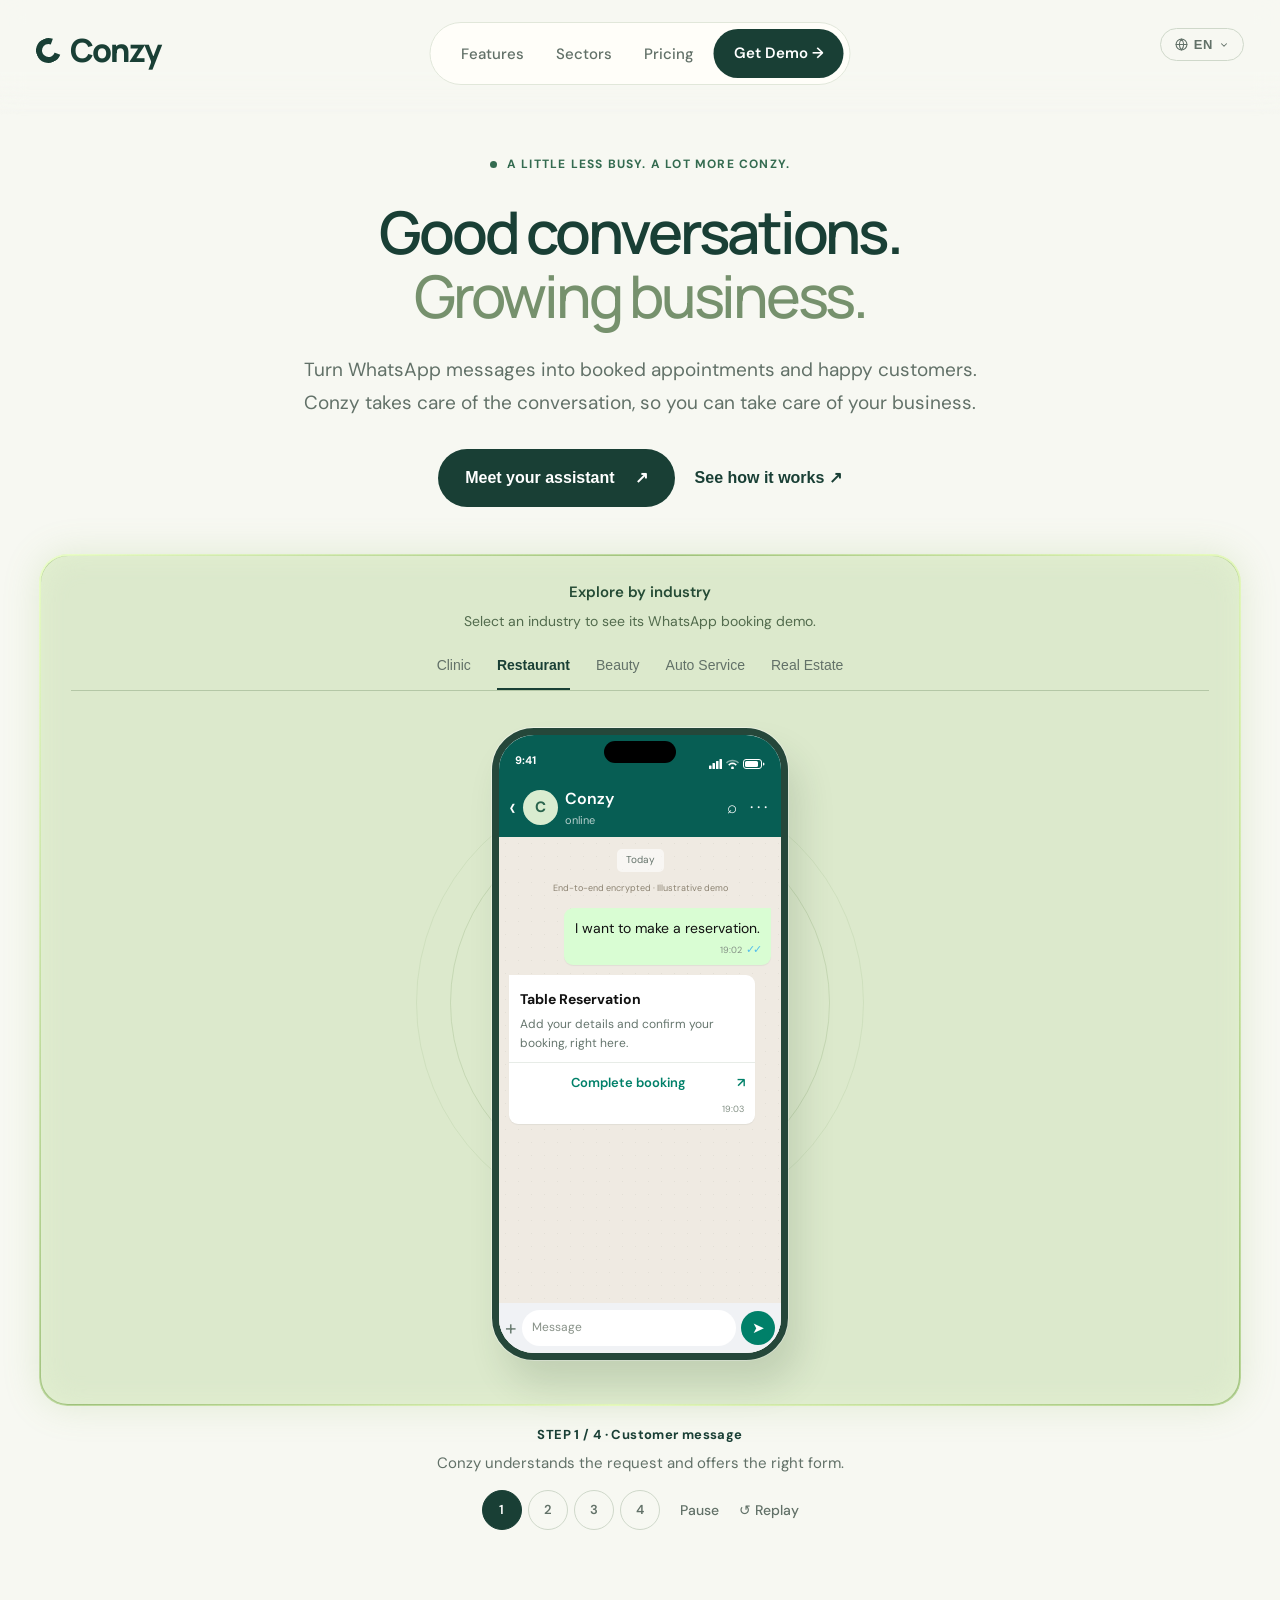
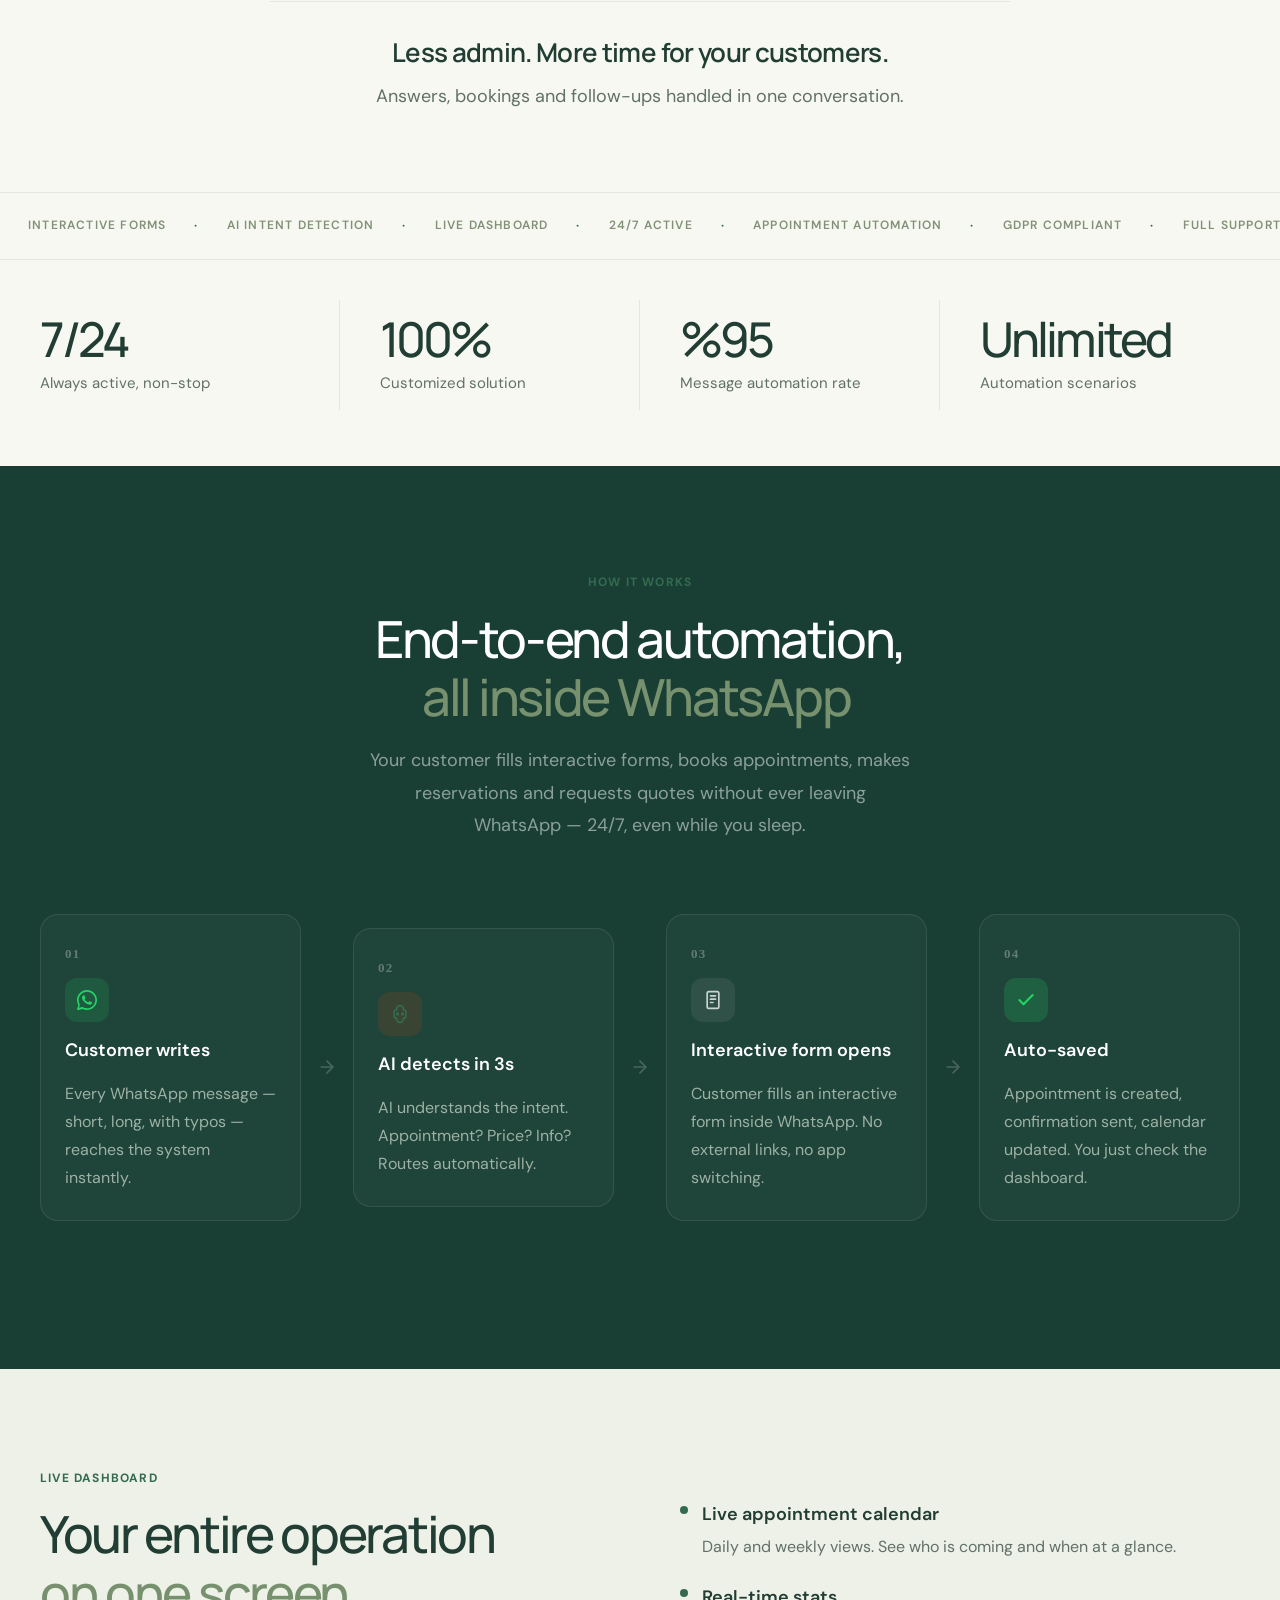
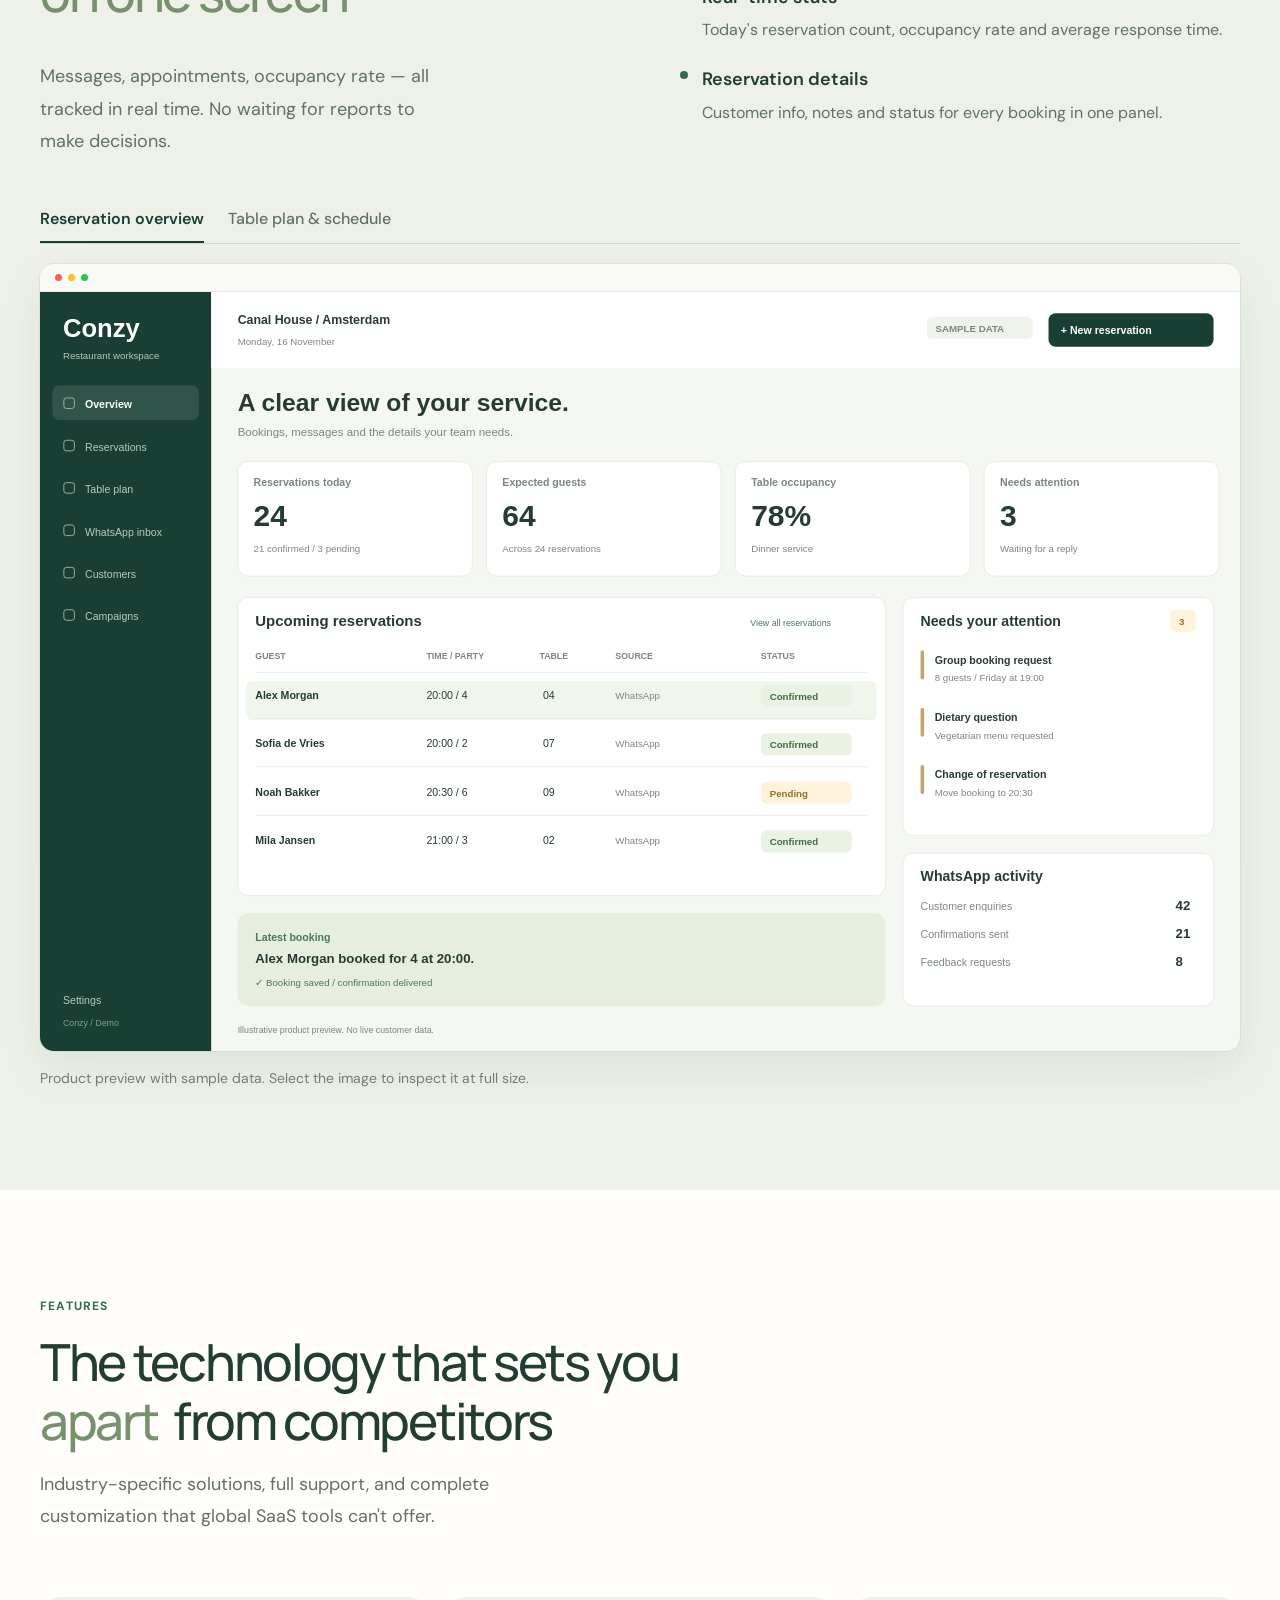
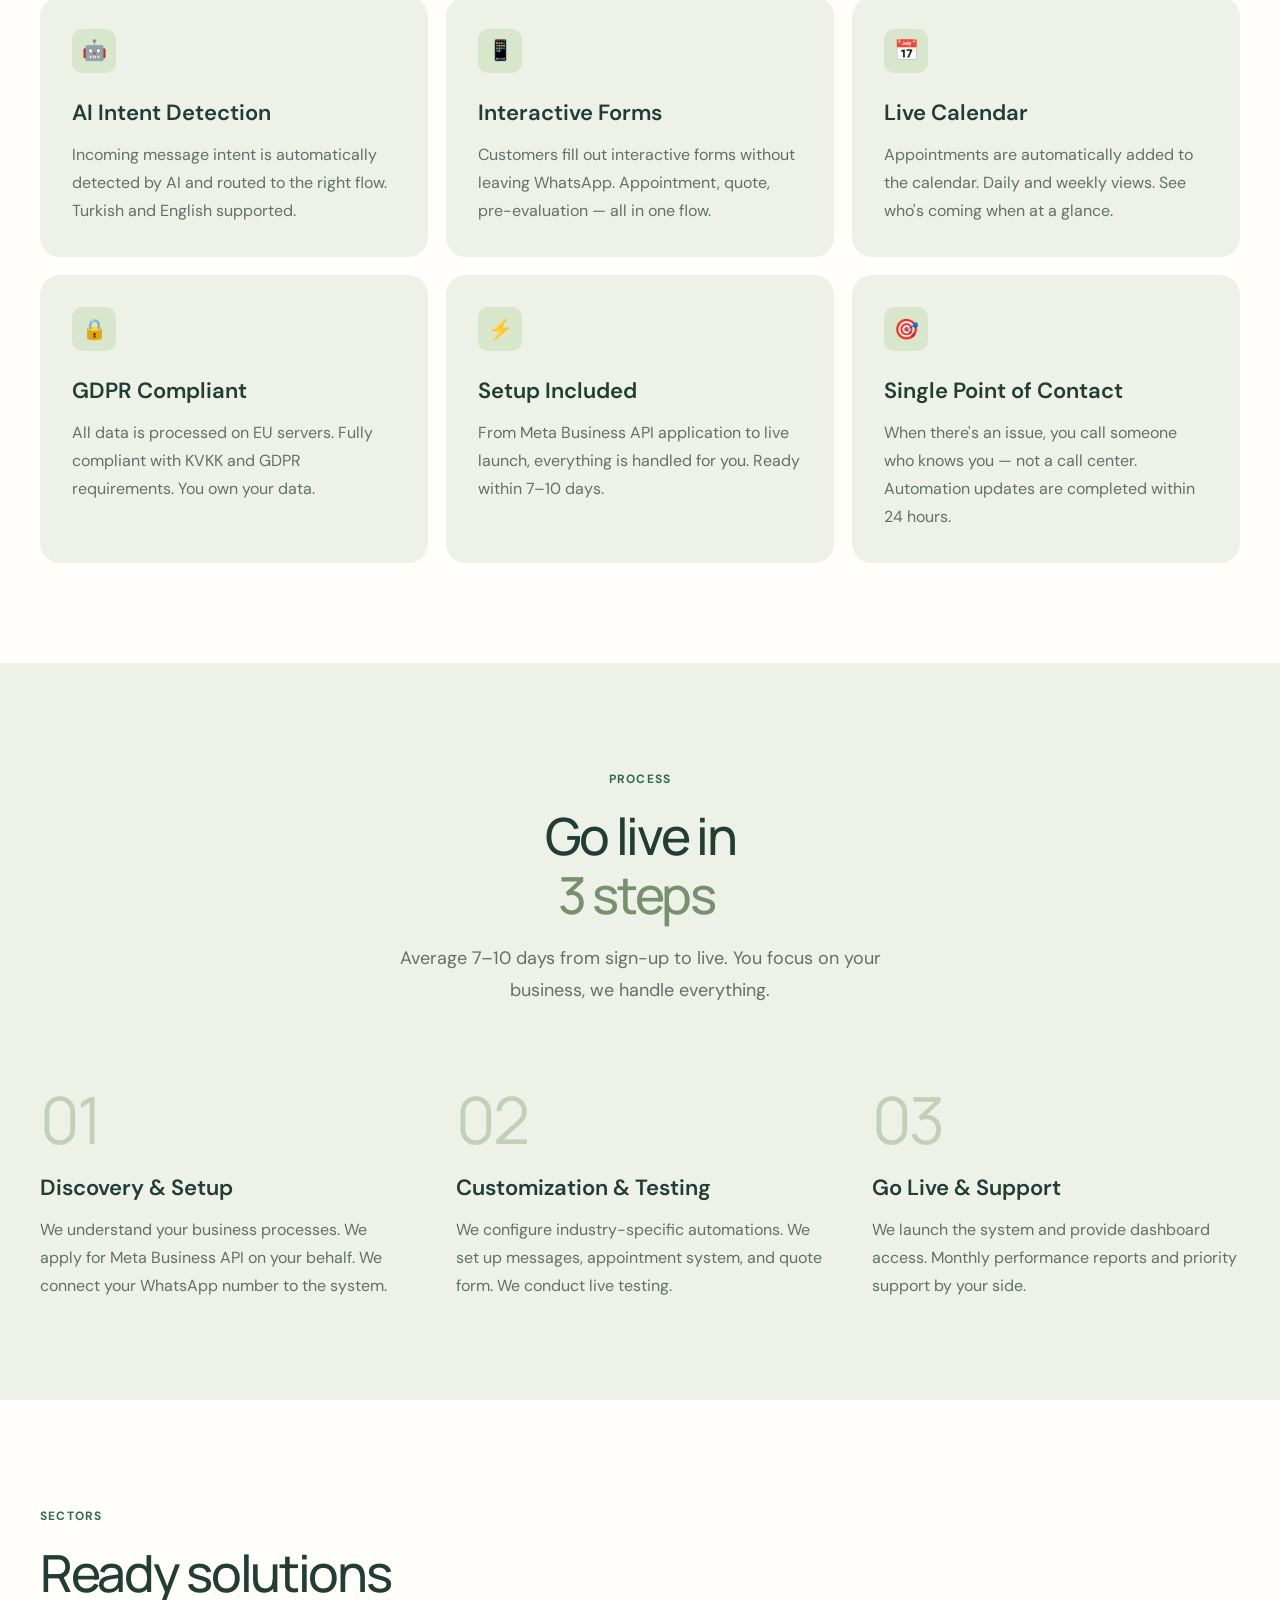
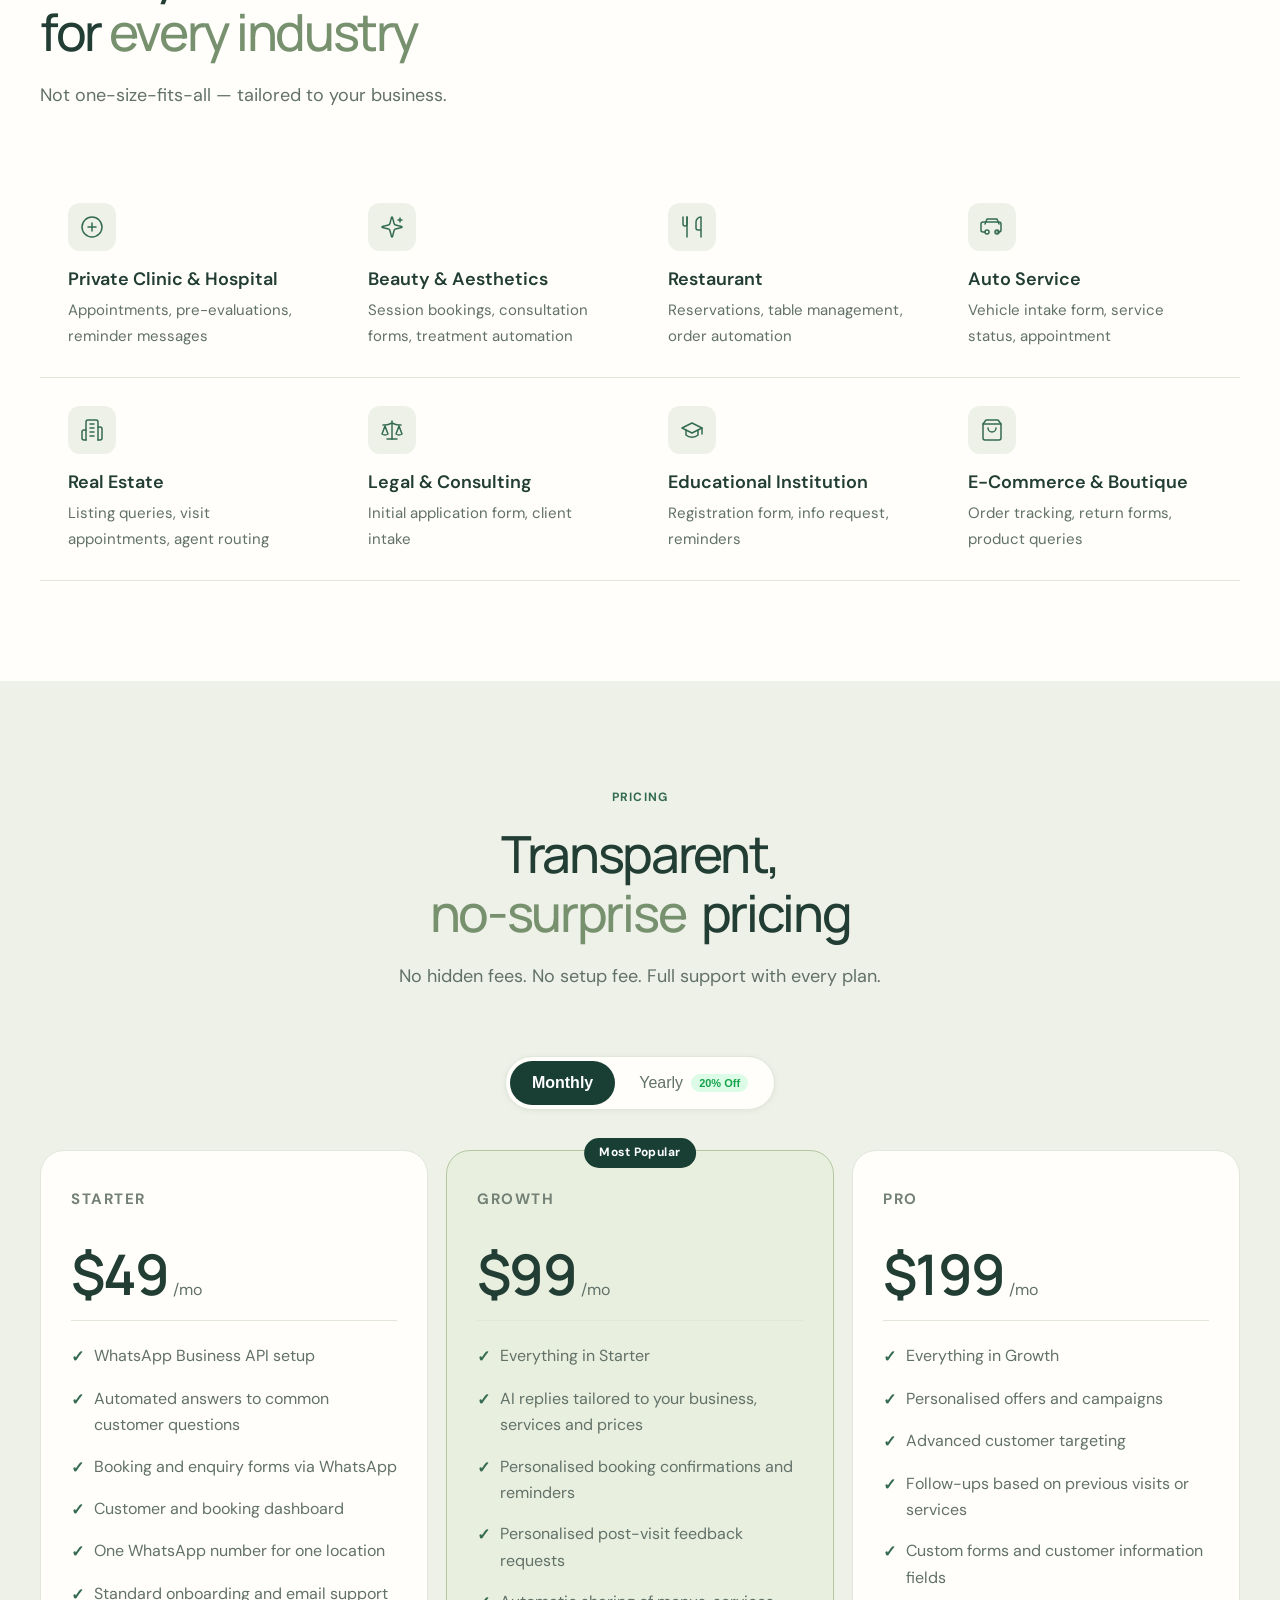
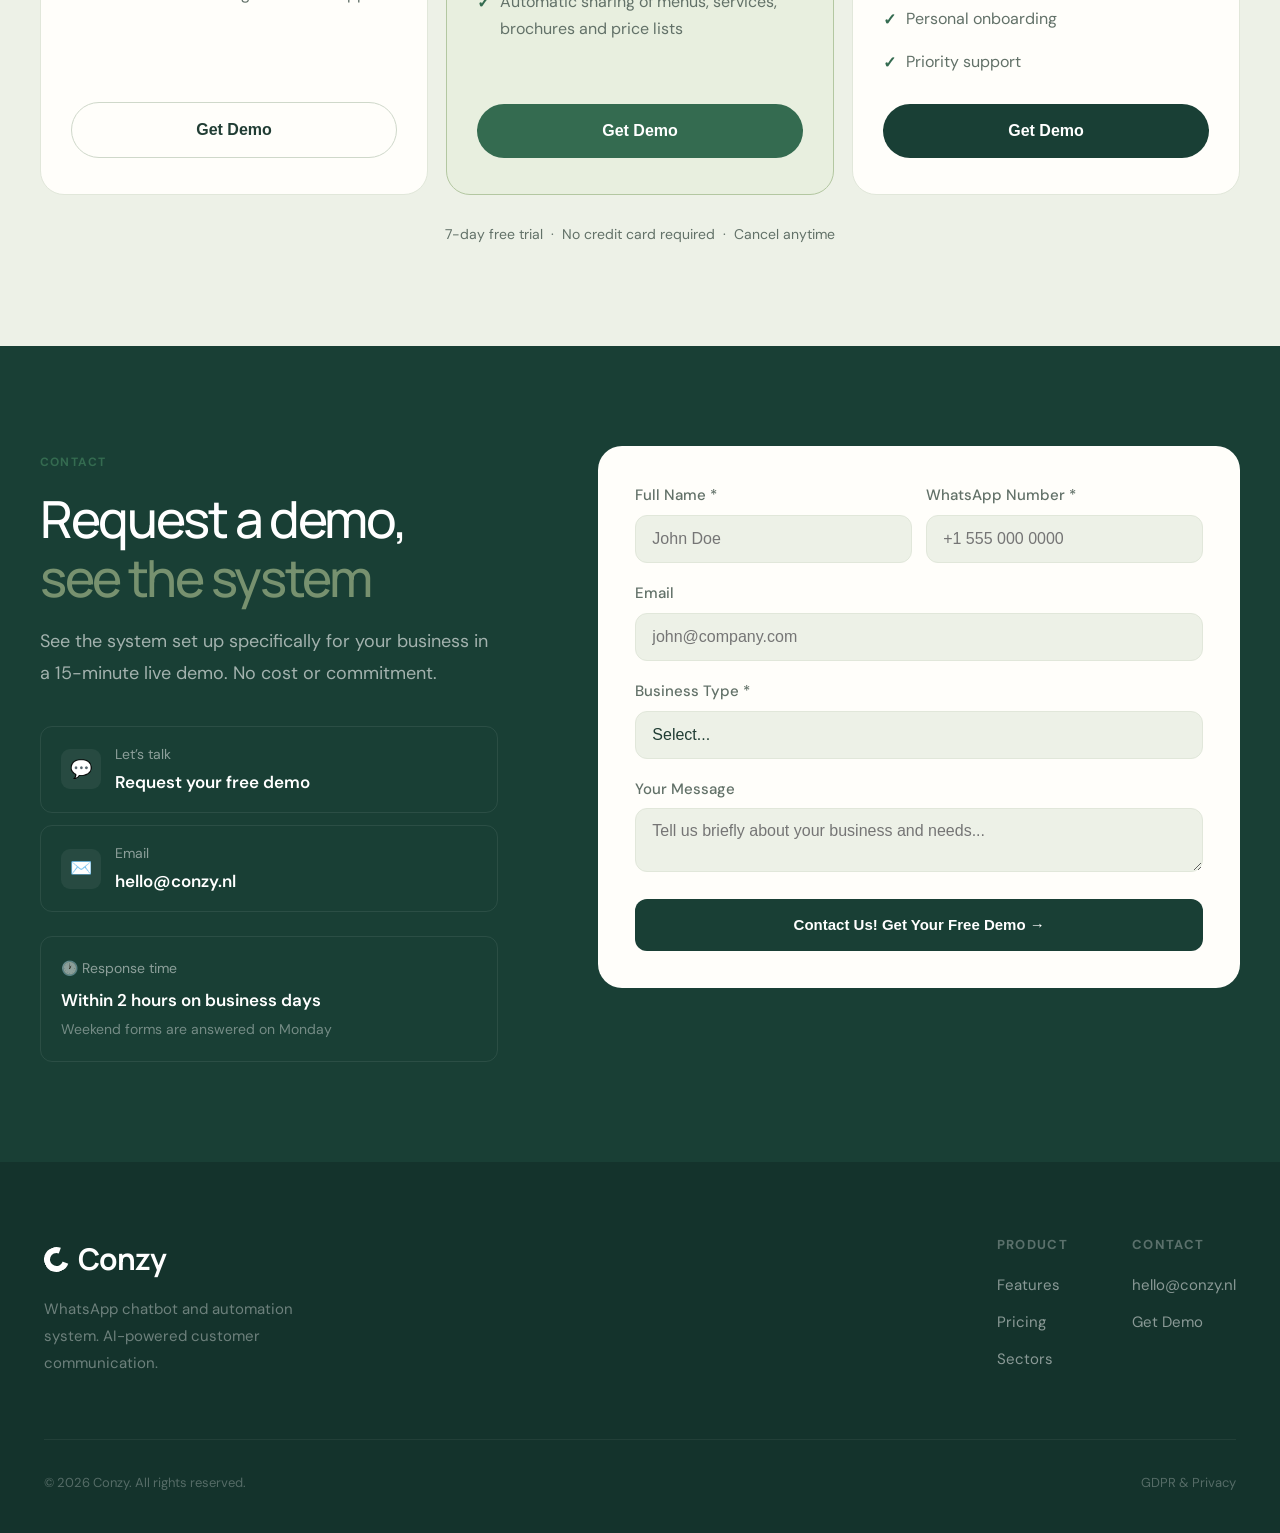
==== commit 6fc3cc4f: "website update website update" ====
--- a/index.html
+++ b/index.html
@@ -10,8 +10,8 @@
   <link rel="preconnect" href="https://fonts.gstatic.com" crossorigin>
   <link href="https://fonts.googleapis.com/css2?family=DM+Sans:wght@400;500;600;700&family=Manrope:wght@400;500;600;700;800&display=swap" rel="stylesheet">
   <link rel="icon" type="image/svg+xml" href="favicon.svg">
-  <link rel="stylesheet" href="css/style.css?v=dashboard-preview-11">
-  <link rel="stylesheet" href="css/conzy.css?v=dashboard-preview-11">
+  <link rel="stylesheet" href="css/style.css?v=wide-glow-25">
+  <link rel="stylesheet" href="css/conzy.css?v=wide-glow-25">
 </head>
 <body>
 <a class="skip-link" href="#hero">Skip to content</a>
@@ -103,6 +103,12 @@
         <a href="#flow-pipeline" class="btn btn-ghost" data-i18n="hero-btn-how">Nasıl Çalışır?</a>
       </div>
 
+
+
+    </div>
+
+    <!-- Right: real hand-holding-phone photo with animated screen overlay -->
+    <div class="hero-visual">
       <!-- Sector switcher — changes the phone demo live -->
       <div class="hero-sector-tabs" id="hero-sector-tabs">
         <span class="sector-tabs-label" data-i18n="sector-tabs-label">Sektöre göre inceleyin</span>
@@ -115,13 +121,8 @@
           <button class="sector-tab" data-sector="emlak"><span data-i18n="st-emlak">Gayrimenkul</span></button>
         </div>
       </div>
-
-    </div>
-
-    <!-- Right: real hand-holding-phone photo with animated screen overlay -->
-    <div class="hero-visual">
       <div class="demo-controls"><div class="demo-step-label"></div><p class="demo-step-description"></p><div class="demo-navigation"><div class="demo-steps" aria-label="Demo steps"></div><button type="button" class="demo-pause"></button><button type="button" class="demo-replay"></button></div></div>
-      <div class="scene-caption"><span class="live-dot"></span><span data-i18n="scene-label">Your business, on autopilot</span><span class="scene-spark" aria-hidden="true">✳</span></div>
+      
       <div class="scene-orbit" aria-hidden="true"></div>
       <div class="scene-note note-top"><span class="note-icon" aria-hidden="true">↗</span><div><strong data-i18n="scene-booked">Appointment booked</strong><span data-i18n="scene-sync">Calendar updated automatically</span></div></div>
       <div class="scene-note note-bottom"><span class="note-icon" aria-hidden="true">✓</span><div><strong data-i18n="scene-online">Always here for your customers</strong><span data-i18n="scene-hours">Even after closing time.</span></div></div>
@@ -332,7 +333,13 @@
 
 
       </div>
+    </div>
     </div><!-- /hero-visual -->
+
+      <div class="hero-benefit">
+        <h3 data-i18n="hero-benefit-title">Daha az iş yükü. Müşterilerinize daha çok zaman.</h3>
+        <p data-i18n="hero-benefit-description">Sorular, rezervasyonlar ve takip mesajları tek bir sohbette yönetilir.</p>
+      </div>
 
   </div><!-- /hero-inner -->
 </section>
@@ -850,7 +857,7 @@
   </div>
 </footer>
 
-<script src="js/main.js?v=dashboard-preview-11" defer></script>
-<script src="js/i18n.js?v=dashboard-preview-11" defer></script>
+<script src="js/main.js?v=wide-glow-25" defer></script>
+<script src="js/i18n.js?v=wide-glow-25" defer></script>
 </body>
 </html>
--- a/css/conzy.css
+++ b/css/conzy.css
@@ -370,3 +370,398 @@
  .db-chrome { padding:7px 10px; }
  .dashboard-preview-note { font-size:10px; }
 }
+/* Readable type scale and balanced responsive proportions. */
+body { font-size:17px;line-height:1.65; }
+.nav-links a,.nav-cta { font-size:15px; }
+.nav-links a { padding:9px 16px; }
+.lang-trigger,.mobile-lang-trigger { font-size:13px; }
+.lang-opt { font-size:15px; }
+h1 { font-size:clamp(52px,5vw,72px);line-height:1.08;letter-spacing:-.055em; }
+.hero-desc { font-size:19px;line-height:1.75;max-width:510px; }
+.hero-tag,.tag { font-size:12px;letter-spacing:.1em; }
+.btn-orange,.btn-ghost { font-size:16px;min-height:52px; }
+.btn-orange { padding:16px 27px; }
+.hero-sector-tabs { max-width:100%; }
+.sector-tabs-label { font-size:15px; }
+.sector-tabs-description { font-size:14px;line-height:1.7; }
+.sector-tab { font-size:14px;min-height:44px; }
+.sector-tabs-row { justify-content:flex-start;column-gap:22px;row-gap:4px; }
+.hero-visual { height:758px;margin-bottom:150px; }
+.hero-screen-area { width:296px!important;height:632px!important;top:78px!important;border-radius:42px!important; }
+.scene-caption { font-size:13px;top:25px; }
+.scene-note strong { font-size:14px; }
+.scene-note span:not(.note-icon) { font-size:12px; }
+.demo-step-label { font-size:13px;letter-spacing:.03em; }
+.demo-step-description { font-size:15px;line-height:1.65;min-height:25px; }
+.demo-steps button { width:40px;height:40px;font-size:13px; }
+.demo-pause,.demo-replay { font-size:14px;min-height:44px; }
+.demo-navigation { gap:16px; }
+.marquee-item { font-size:12px;letter-spacing:.1em; }
+.stat-n { font-size:48px; }
+.stat-l { font-size:15px;line-height:1.6; }
+h2 { font-size:clamp(36px,4vw,54px);line-height:1.15;letter-spacing:-.045em; }
+.sec-desc,.db-lead,.fav-lead,.contact-left p { font-size:18px;line-height:1.8; }
+.feat-card h3,.how-step h3 { font-size:22px; }
+.feat-card p,.how-step p,.pipe-desc,.pipe-highlight-bar p { font-size:16px;line-height:1.75; }
+.pipe-title { font-size:18px; }
+.pipe-card { padding:28px 24px; }
+.sec-card h4 { font-size:18px;line-height:1.4; }
+.sec-card p { font-size:15px;line-height:1.7; }
+.db-point strong,.fav-point strong { font-size:18px; }
+.db-point p,.fav-point p { font-size:16px;line-height:1.7; }
+.dashboard-view-button { font-size:16px;min-height:48px; }
+.dashboard-preview-note { font-size:14px; }
+.plan-name { font-size:15px; }
+.plan-amt { font-size:56px; }
+.plan-per { font-size:16px; }
+.plan-feat { font-size:16px;line-height:1.65; }
+.plan-feats { gap:15px; }
+.plan-cta { font-size:16px;min-height:50px; }
+.plan-yearly-note { font-size:14px; }
+.pop-badge { font-size:12px; }
+.tog-btn { font-size:16px;min-height:44px; }
+.flbl { font-size:15px; }
+.finp,.fsel,.ftxt { font-size:16px;min-height:48px; }
+.ch-lbl,.reply-lbl { font-size:14px; }
+.ch-val,.reply-val { font-size:17px; }
+.reply-sub { font-size:14px; }
+.footer-brand p,.fc a { font-size:15px;line-height:1.8; }
+.fc-title,.footer-bot { font-size:13px; }
+/* The phone is an important product demo, so its text is readable too. */
+.hero-screen-area .pscreen { width:100%;height:100%;top:0;left:0;right:auto;bottom:auto;transform:none; }
+.hero-screen-area .pscreen.active { animation:psIn 280ms var(--ease-out) forwards; }
+.hero-screen-area .phone-sb { padding-top:10px;padding-bottom:8px; }
+.hero-screen-area .psb-time { font-size:11px; }
+.hero-screen-area .wa-nm { font-size:16px; }
+.hero-screen-area .wa-st { font-size:11px;line-height:1.4; }
+.hero-screen-area .wa-av { width:35px;height:35px;font-size:15px; }
+.hero-screen-area .wa-msgs { padding:12px 10px;gap:10px; }
+.hero-screen-area .msg[data-chat] { font-size:14px;line-height:1.5;padding:10px 11px;max-width:94%; }
+.hero-screen-area .msg-t { font-size:9px;margin-top:5px; }
+.wa-day { font-size:10px; }
+.wa-encrypted { font-size:9px; }
+.hero-screen-area .wa-inp { font-size:12px;min-height:36px; }
+.wa-send { width:34px;height:34px;font-size:15px; }
+.wa-ticks { font-size:11px; }
+.wa-booking-card strong,.wa-confirmed>strong { font-size:14px; }
+.wa-booking-card p,.wa-confirmed p { font-size:12px;line-height:1.6; }
+.wa-card-action { font-size:13px;min-height:40px;padding:10px; }
+button.wa-card-action { width:calc(100% + 22px);margin-left:-11px;margin-right:-11px; }
+.wa-booking-summary { font-size:12px;gap:6px; }
+.wa-submitted { font-size:11px; }
+.wa-document-info strong { font-size:12px; }
+.wa-document-info small { font-size:10px;line-height:1.5; }
+.wa-pdf-icon { width:30px;height:38px;font-size:9px; }
+.hero-screen-area .flow-bar-t { font-size:15px; }
+.hero-screen-area .flow-h1 { font-size:20px; }
+.hero-screen-area .flow-sub { font-size:12px; }
+.hero-screen-area .flow-body { gap:13px;padding:16px; }
+.hero-screen-area .flow-lbl { font-size:11px; }
+.hero-screen-area .flow-val { font-size:14px;padding:10px; }
+.hero-screen-area .date-chip { font-size:12px;padding:10px 4px; }
+.hero-screen-area .flow-btn-gr { font-size:14px;padding:13px; }
+.hero-screen-area .dash-t { font-size:18px; }
+.hero-screen-area .dash-d,.hero-screen-area .dash-lbl,.hero-screen-area .dash-trend { font-size:10px; }
+.hero-screen-area .dash-val { font-size:28px; }
+.hero-screen-area .dash-sec { font-size:13px; }
+.hero-screen-area .dash-rn { font-size:13px; }
+.hero-screen-area .dash-rt,.hero-screen-area .dash-badge { font-size:10px; }
+@media(min-width:769px) and (max-width:1100px) {
+ #hero { padding-left:28px;padding-right:28px; }
+ .hero-inner { gap:32px; }
+ h1 { font-size:clamp(44px,5.2vw,57px); }
+ .hero-desc { font-size:18px; }
+ .hero-actions { gap:16px; }
+ .btn-orange { padding:14px 20px; }
+ .btn-orange,.btn-ghost { font-size:14px; }
+ .sector-tabs-row { column-gap:18px; }
+ .hero-visual { height:758px; }
+ .nav-links a { padding:9px 12px; }
+ .nav-links a,.nav-cta { font-size:14px; }
+ .price-grid { gap:14px; }
+ .price-card { padding:32px 22px; }
+}
+@media(max-width:768px) {
+ body { font-size:17px; }
+ #hero { padding:112px 24px 52px; }
+ h1 { font-size:clamp(42px,10vw,58px);line-height:1.1;letter-spacing:-.05em; }
+ .hero-tag { font-size:10px;line-height:1.6;letter-spacing:.07em; }
+ .hero-desc { font-size:17px;line-height:1.75;margin-bottom:26px; }
+ .hero-actions { flex-direction:column;align-items:stretch;gap:10px; }
+ .hero-actions .btn { justify-content:center;text-align:center;font-size:16px;min-height:52px; }
+ .hero-sector-tabs { margin-top:28px;padding-top:24px; }
+ .sector-tabs-label { font-size:15px; }
+ .sector-tabs-description { font-size:14px; }
+ .sector-tab { font-size:14px;padding:10px 0;min-height:44px; }
+ .sector-tabs-row { column-gap:22px;row-gap:0; }
+ .hero-inner { gap:36px; }
+ .hero-visual { height:716px;margin-bottom:166px; }
+ .hero-screen-area { width:min(280px,calc(100% - 28px))!important;height:auto!important;aspect-ratio:280 / 596;top:76px!important;border-radius:38px!important; }
+ .scene-caption { font-size:12px;left:16px;right:16px; }
+ .scene-spark { font-size:23px; }
+ .scene-note { max-width:245px;padding:12px; }
+ .scene-note strong { font-size:12px; }
+ .scene-note span:not(.note-icon) { font-size:11px; }
+ .demo-step-label { font-size:12px; }
+ .demo-step-description { font-size:14px;max-width:none;line-height:1.7; }
+ .demo-steps { gap:5px; }
+ .demo-steps button { width:36px;height:36px;font-size:12px; }
+ .demo-navigation { gap:12px;flex-wrap:wrap; }
+ .demo-pause,.demo-replay { font-size:13px; }
+ .section { padding:72px 24px; }
+ h2 { font-size:36px;line-height:1.18; }
+ .sec-desc,.db-lead,.fav-lead,.contact-left p { font-size:17px;line-height:1.75; }
+ .tag { font-size:12px; }
+ .stat-n { font-size:38px; }
+ .stat-l { font-size:14px; }
+ .stat { padding:22px 12px; }
+ .pipe-title { font-size:18px; }
+ .pipe-desc,.pipe-highlight-bar p { font-size:16px; }
+ .feat-card { padding:28px; }
+ .feat-card h3,.how-step h3 { font-size:21px; }
+ .feat-card p,.how-step p { font-size:16px; }
+ .sec-grid { grid-template-columns:1fr; }
+ .sec-card { display:grid;grid-template-columns:48px 1fr;column-gap:16px;padding:22px 0; }
+ .sec-card .sec-icon { grid-column:1;grid-row:1 / 3;margin:0; }
+ .sec-card h4,.sec-card p { grid-column:2; }
+ .sec-card h4 { font-size:18px; }
+ .sec-card p { font-size:15px; }
+ .dashboard-view-controls { gap:20px; }
+ .dashboard-view-button { font-size:14px;line-height:1.5; }
+ .dashboard-preview-note { font-size:13px; }
+ .db-point strong { font-size:18px; }
+ .db-point p { font-size:16px; }
+ .price-card { padding:32px 26px; }
+ .plan-amt { font-size:52px; }
+ .plan-feat { font-size:16px; }
+ .cform { padding:28px 22px; }
+ .frow { gap:0; }
+ .mobile-lang-trigger { font-size:12px; }
+ .footer-cols { gap:36px; }
+ .hero-screen-area #pscreen-0,.hero-screen-area #pscreen-2 { width:100%;height:100%;transform:none; }
+ .hero-screen-area .flow-body { gap:10px;padding:14px; }
+ .hero-screen-area .flow-val { padding:8px 10px; }
+ .hero-screen-area .date-chip { padding:8px 4px; }
+ .hero-screen-area .msg[data-chat] { font-size:13px; }
+}
+@media(max-width:360px) {
+ #hero,.section { padding-left:20px;padding-right:20px; }
+ h1 { font-size:40px; }
+ .hero-visual { height:650px; }
+ .scene-caption { font-size:11px; }
+ .demo-navigation { column-gap:10px; }
+ .demo-steps button { width:32px;height:32px; }
+ .demo-pause,.demo-replay { font-size:12px; }
+}
+@media(prefers-reduced-motion:reduce) { .hero-screen-area .pscreen.active { animation:none; } }
+@media(min-width:1101px) {
+ .hero-inner { grid-template-columns:1.14fr 1fr;gap:56px; }
+ h1 { font-size:clamp(54px,4.6vw,68px); }
+}
+html { overflow-x:clip; }
+@media(max-width:768px) {
+ .scene-orbit { width:calc(100% - 40px);height:auto;aspect-ratio:1; }
+ .scene-orbit::after { inset:-16px; }
+}
+@media(max-width:360px) {
+ .hero-screen-area .flow-body { gap:7px;padding:11px; }
+ .hero-screen-area .flow-h1 { font-size:18px; }
+ .hero-screen-area .flow-sub { font-size:11px; }
+ .hero-screen-area .flow-lbl { font-size:10px; }
+ .hero-screen-area .flow-val { font-size:13px;padding:6px 8px; }
+ .hero-screen-area .date-chip { font-size:11px;padding:6px 3px; }
+ .hero-screen-area .flow-btn-gr { font-size:13px;padding:10px; }
+}
+@media(min-width:769px) {
+ .hero-inner { align-items:start; }
+ .hero-copy { padding-top:40px; }
+}
+
+
+/* Keep industry selection inside the green demo panel it controls. */
+.hero-benefit { margin-top:38px;padding-top:26px;border-top:1px solid var(--border-l);max-width:510px; }
+.hero-benefit h3 { font:600 20px/1.45 'Manrope',sans-serif;letter-spacing:-.025em;max-width:400px;margin-bottom:10px; }
+.hero-benefit p { font-size:16px;line-height:1.75;color:var(--text2);max-width:430px; }
+.hero-visual { height:884px; }
+.hero-visual .hero-sector-tabs { position:absolute;top:24px;left:26px;right:26px;width:auto;max-width:none;margin:0;padding:0;border:0;z-index:5; }
+.hero-visual .sector-tabs-label { color:#254b35; }
+.hero-visual .sector-tabs-description { color:#526b4d; }
+.hero-visual .sector-tabs-row { margin-top:12px;column-gap:20px;border-bottom:1px solid #b4c7a6; }
+.hero-screen-area { top:202px!important; }
+@media(max-width:1100px) and (min-width:769px) {
+ .hero-visual { height:940px; }
+ .hero-screen-area { top:254px!important; }
+}
+@media(max-width:768px) {
+ .hero-benefit { margin-top:26px;padding-top:24px; }
+ .hero-benefit h3 { font-size:19px; }
+ .hero-benefit p { font-size:16px; }
+ .hero-visual { height:892px; }
+ .hero-visual .hero-sector-tabs { top:22px;left:18px;right:18px; }
+ .hero-visual .sector-tabs-row { column-gap:18px; }
+ .hero-screen-area { top:242px!important; }
+}
+@media(max-width:360px) {
+ .hero-visual { height:842px; }
+ .hero-visual .hero-sector-tabs { left:16px;right:16px; }
+ .hero-screen-area { top:276px!important; }
+}
+.hero-visual .note-top { top:330px; }
+
+/* Step four: a compact version of the redesigned business dashboard. */
+#pscreen-3 { background:#f4f7f0; }
+#pscreen-3 .phone-sb { background:#fff; }
+.mini-signal { font-size:9px;color:#193f35;margin-left:auto; }
+.mini-dashboard { display:flex;flex:1;flex-direction:column;min-height:0;background:#f4f7f0;color:#213d34; }
+.mini-dashboard-header { display:flex;align-items:center;flex-wrap:wrap;gap:4px 8px;padding:10px 14px 12px;background:#193f35;color:#fff; }
+.mini-dashboard-header>strong { font:700 19px/1.2 'Manrope',sans-serif;letter-spacing:-.6px; }
+.mini-dashboard-header>span { font-size:10px;color:#c4d6c4; }
+.mini-dashboard-header>small { font-size:8px;letter-spacing:.08em;margin-left:auto;color:#c4d6c4; }
+.mini-dashboard-body { flex:1;min-height:0;overflow-y:auto;scrollbar-width:none;padding:14px 12px; }
+.mini-dashboard-body::-webkit-scrollbar { display:none; }
+.mini-overline { font-size:9px;font-weight:600;letter-spacing:.07em;color:#73846d;margin-bottom:10px; }
+.mini-metrics { display:grid;grid-template-columns:1fr 1fr;gap:8px;margin-bottom:12px; }
+.mini-metrics>div { background:#fff;border:1px solid #e1e8dc;border-radius:10px;padding:10px; }
+.mini-metrics span { display:block;font-size:10px;line-height:1.4;color:#64755e;min-height:28px; }
+.mini-metrics strong { display:block;font:600 28px/1.2 'Manrope',sans-serif;margin:4px 0;letter-spacing:-1px; }
+.mini-metrics small { display:block;font-size:8px;line-height:1.5;color:#819078; }
+.mini-booking { border:1px solid #a9c49a;background:#eaf3e1;border-radius:11px;padding:12px;margin-bottom:15px; }
+.mini-booking-top { display:flex;flex-direction:column;align-items:flex-start;gap:6px; }
+.mini-booking-top>span { font-size:8px;font-weight:600;letter-spacing:.025em;color:#58724c; }
+.mini-booking-top>b { font-size:9px;color:#3e6f3c; }
+.mini-booking h3 { font:600 18px/1.3 'Manrope',sans-serif;margin:8px 0 3px;letter-spacing:-.4px; }
+.mini-booking>p { font-size:12px;color:#526b48; }
+.mini-booking-facts { display:grid;grid-template-columns:repeat(3,1fr);gap:10px;border-top:1px solid #cfdfc4;margin-top:11px;padding-top:10px; }
+.mini-booking-facts small { display:block;font-size:8px;color:#718568;letter-spacing:.04em; }
+.mini-booking-facts strong { display:block;font-size:12px;margin-top:4px; }
+.mini-activity-title { font-size:12px;font-weight:600;margin-bottom:10px; }
+.mini-activity { display:flex;gap:9px;align-items:flex-start;margin-bottom:11px; }
+.mini-activity i { display:grid;place-items:center;font-style:normal;width:19px;height:19px;flex-shrink:0;border-radius:50%;background:#e0edd5;color:#507646;font-size:11px; }
+.mini-activity strong { display:block;font-size:11px;font-weight:600; }
+.mini-activity span { display:block;font-size:9px;color:#7b8b72;line-height:1.6;margin-top:2px; }
+.mini-dashboard-footer { display:flex;align-items:center;gap:7px;border-top:1px solid #e0e7d9;padding-top:11px;margin-top:13px;font-size:10px;color:#6a805e; }
+@media(max-width:360px) {
+ .mini-dashboard-header { padding:8px 11px; }
+ .mini-dashboard-header>span { font-size:9px; }
+ .mini-dashboard-body { padding:11px 9px; }
+ .mini-metrics span { font-size:9px; }
+ .mini-metrics small { font-size:7px; }
+ .mini-booking { padding:10px; }
+}
+.hero-visual[data-demo-stage="3"] .scene-note { opacity:0;pointer-events:none; }
+.mini-metrics small,.mini-dashboard-footer { display:none; }
+.mini-dashboard-body { padding:12px; }
+.mini-activity { margin-bottom:9px; }
+
+/* Landing page order: introduction, full demo, then the benefit statement. */
+#hero { padding-top:148px;padding-bottom:80px; }
+.hero-inner { display:flex;flex-direction:column;align-items:center;gap:48px;max-width:1100px; }
+.hero-copy { width:100%;max-width:920px;padding:0;text-align:center; }
+.hero-tag { justify-content:center; }
+h1 { text-align:center; }
+.hero-desc { max-width:690px;margin:0 auto 30px; }
+.hero-actions { justify-content:center; }
+.hero-visual { width:100%;max-width:740px;height:850px;margin:0 0 148px;flex-shrink:0; }
+.hero-visual .hero-sector-tabs { top:24px;left:30px;right:30px;align-items:center;text-align:center; }
+.hero-visual .sector-tabs-row { justify-content:center;column-gap:26px; }
+.hero-screen-area { top:172px!important; }
+.demo-controls { text-align:center; }
+.demo-navigation { justify-content:center;gap:20px; }
+.demo-steps { margin-right:0; }
+.hero-benefit { width:100%;max-width:740px;margin:0;padding-top:32px;text-align:center; }
+.hero-benefit h3 { max-width:none;font-size:26px;line-height:1.4; }
+.hero-benefit p { max-width:none;font-size:18px;margin:0; }
+@media(max-width:768px) {
+ #hero { padding-top:118px;padding-bottom:64px; }
+ .hero-inner { gap:38px;align-items:center; }
+ .hero-copy { padding:0; }
+ .hero-tag { margin-bottom:22px; }
+ .hero-desc { margin-bottom:26px; }
+ .hero-actions { align-items:stretch; }
+ .hero-visual { height:892px;margin-bottom:162px; }
+ .hero-visual .hero-sector-tabs { top:22px;left:18px;right:18px;text-align:left;align-items:flex-start; }
+ .hero-visual .sector-tabs-row { justify-content:flex-start;column-gap:18px; }
+ .hero-screen-area { top:242px!important; }
+ .demo-controls { text-align:left; }
+ .demo-navigation { justify-content:flex-start;gap:12px; }
+ .demo-steps { margin-right:auto; }
+ .hero-benefit { padding-top:28px; }
+ .hero-benefit h3 { font-size:22px; }
+ .hero-benefit p { font-size:17px;line-height:1.75; }
+}
+@media(max-width:360px) {
+ .hero-visual { height:842px; }
+ .hero-screen-area { top:276px!important; }
+ .hero-visual .hero-sector-tabs { left:16px;right:16px; }
+}
+
+/* Step two: WhatsApp Flow form with outlined fields and a fixed footer. */
+#pscreen-1 { background:#fff; }
+#pscreen-1 .phone-sb { background:#fff;color:#213d34; }
+#pscreen-1 .flow-scr { min-height:0;background:#fff; }
+#pscreen-1 .flow-bar { padding:8px 13px 10px;gap:10px;background:#fff;border-bottom:1px solid #e9eeea; }
+.flow-close { border:0;background:none;color:#263d32;font:400 25px/1 Arial,sans-serif;padding:3px 0;width:20px;cursor:pointer; }
+#pscreen-1 .flow-bar-t { flex:1;font-size:13px;font-weight:600;color:#263d32; }
+.flow-options { color:#52665a;letter-spacing:1px; }
+#pscreen-1 .flow-body { min-height:0;overflow-y:auto;scrollbar-width:none;gap:13px;padding:16px; }
+#pscreen-1 .flow-body::-webkit-scrollbar { display:none; }
+.flow-business-label { font-size:9px;font-weight:700;letter-spacing:.06em;color:#446a50; }
+.flow-business-label span { font-size:9px;font-weight:400;letter-spacing:0;color:#7b8a7e; }
+.flow-heading-group { margin-bottom:1px; }
+#pscreen-1 .flow-h1 { font-size:21px;font-weight:700;line-height:1.25;letter-spacing:-.5px; }
+#pscreen-1 .flow-sub { margin-top:6px;font-size:12px;line-height:1.5;color:#6f7c72; }
+#pscreen-1 .flow-field { gap:7px; }
+#pscreen-1 .flow-lbl { font-size:11px;line-height:1.4;letter-spacing:0;text-transform:none;color:#5d7061;font-weight:500; }
+#pscreen-1 .flow-outlined { padding:8px 11px 9px;border:1px solid #d7dfd8;border-radius:8px;gap:3px;transition:border-color 180ms,box-shadow 180ms; }
+#pscreen-1 .flow-val { background:transparent;border:0;border-radius:0;padding:0;font-size:14px;min-height:20px;color:#21382c; }
+#pscreen-1 .flow-val.hl { background:transparent;box-shadow:none; }
+#pscreen-1 .flow-outlined.is-focused { border-color:#008069;box-shadow:inset 0 0 0 1px #008069; }
+.flow-chevron { font-size:17px;color:#76897a; }
+#pscreen-1 .date-row { gap:7px; }
+#pscreen-1 .date-chip { background:#fff;border:1px solid #dbe2dc;border-radius:8px;color:#627367;padding:7px 3px;font-size:10px;line-height:1.5;transition:background 180ms,border-color 180ms,color 180ms; }
+#pscreen-1 .date-chip b { display:block;font-size:15px;font-weight:600; }
+#pscreen-1 .date-chip.sel { background:#edf6f0;border-color:#008069;color:#006e58;box-shadow:inset 0 0 0 1px #008069; }
+#pscreen-1 .time-chip { padding:9px 2px;font-size:12px;font-weight:500; }
+.flow-inline-note { font-size:10px;line-height:1.5;color:#7e8c80; }
+.flow-footer { flex-shrink:0;background:#fff;border-top:1px solid #e8ece7;padding:10px 16px 12px; }
+.flow-summary { display:flex;justify-content:space-between;gap:8px;font-size:10px;color:#718074;margin-bottom:9px; }
+.flow-summary span { color:#344f3d;font-weight:600; }
+#pscreen-1 .flow-btn-gr { display:block;width:100%;border:0;cursor:pointer;background:#008069;border-radius:9px;padding:12px 6px;font:600 14px/1.4 'DM Sans',sans-serif;color:#fff;margin:0;min-height:44px; }
+#pscreen-1 .flow-btn-gr.glow { box-shadow:0 0 0 3px #00806925; }
+.flow-footer-note { margin-top:8px;text-align:center;font-size:8px;line-height:1.5;color:#7f8e81; }
+@media(max-width:360px) {
+ #pscreen-1 .flow-body { padding:11px;gap:9px; }
+ #pscreen-1 .flow-h1 { font-size:18px; }
+ #pscreen-1 .flow-sub { font-size:11px;margin-top:4px; }
+ #pscreen-1 .flow-outlined { padding:6px 9px; }
+ #pscreen-1 .flow-val { font-size:13px; }
+ #pscreen-1 .date-chip { padding:5px 2px; }
+ #pscreen-1 .time-chip { padding:7px 2px;font-size:11px; }
+ .flow-footer { padding:9px 11px; }
+ .flow-summary { font-size:9px; }
+ .flow-inline-note { font-size:9px; }
+}
+#pscreen-1 .flow-body { gap:11px;padding:14px; }
+.flow-inline-note { display:none; }
+@media(max-width:768px) {
+ #pscreen-1 .flow-body { padding:12px;gap:10px; }
+ .flow-business-label { display:none; }
+ #pscreen-1 .flow-outlined { padding:6px 10px 7px; }
+}
+@media(max-width:360px) { #pscreen-1 .flow-body { padding:10px;gap:8px; } }
+/* A wider presentation frame on monitors, with a restrained green edge glow. */
+.hero-visual {
+ border:1px solid rgba(155,190,120,.65);
+ box-shadow:0 0 0 1px rgba(218,239,192,.65),0 0 25px rgba(130,173,87,.14),inset 0 0 24px rgba(238,252,217,.35);
+}
+.hero-visual::before {
+ content:'';position:absolute;inset:-2px;border-radius:inherit;padding:2px;
+ background:linear-gradient(125deg,rgba(236,255,201,.9),rgba(125,171,78,.35) 35%,rgba(230,250,188,.9) 65%,rgba(134,178,89,.45));
+ -webkit-mask:linear-gradient(#fff 0 0) content-box,linear-gradient(#fff 0 0);
+ -webkit-mask-composite:xor;mask:linear-gradient(#fff 0 0) content-box,linear-gradient(#fff 0 0);mask-composite:exclude;
+ pointer-events:none;z-index:7;
+}
+@media(min-width:1200px) {
+ .hero-inner { max-width:1280px; }
+ .hero-visual { max-width:1200px;box-shadow:0 0 0 1px rgba(218,239,192,.8),0 0 38px rgba(130,173,87,.2),inset 0 0 30px rgba(238,252,217,.4); }
+}
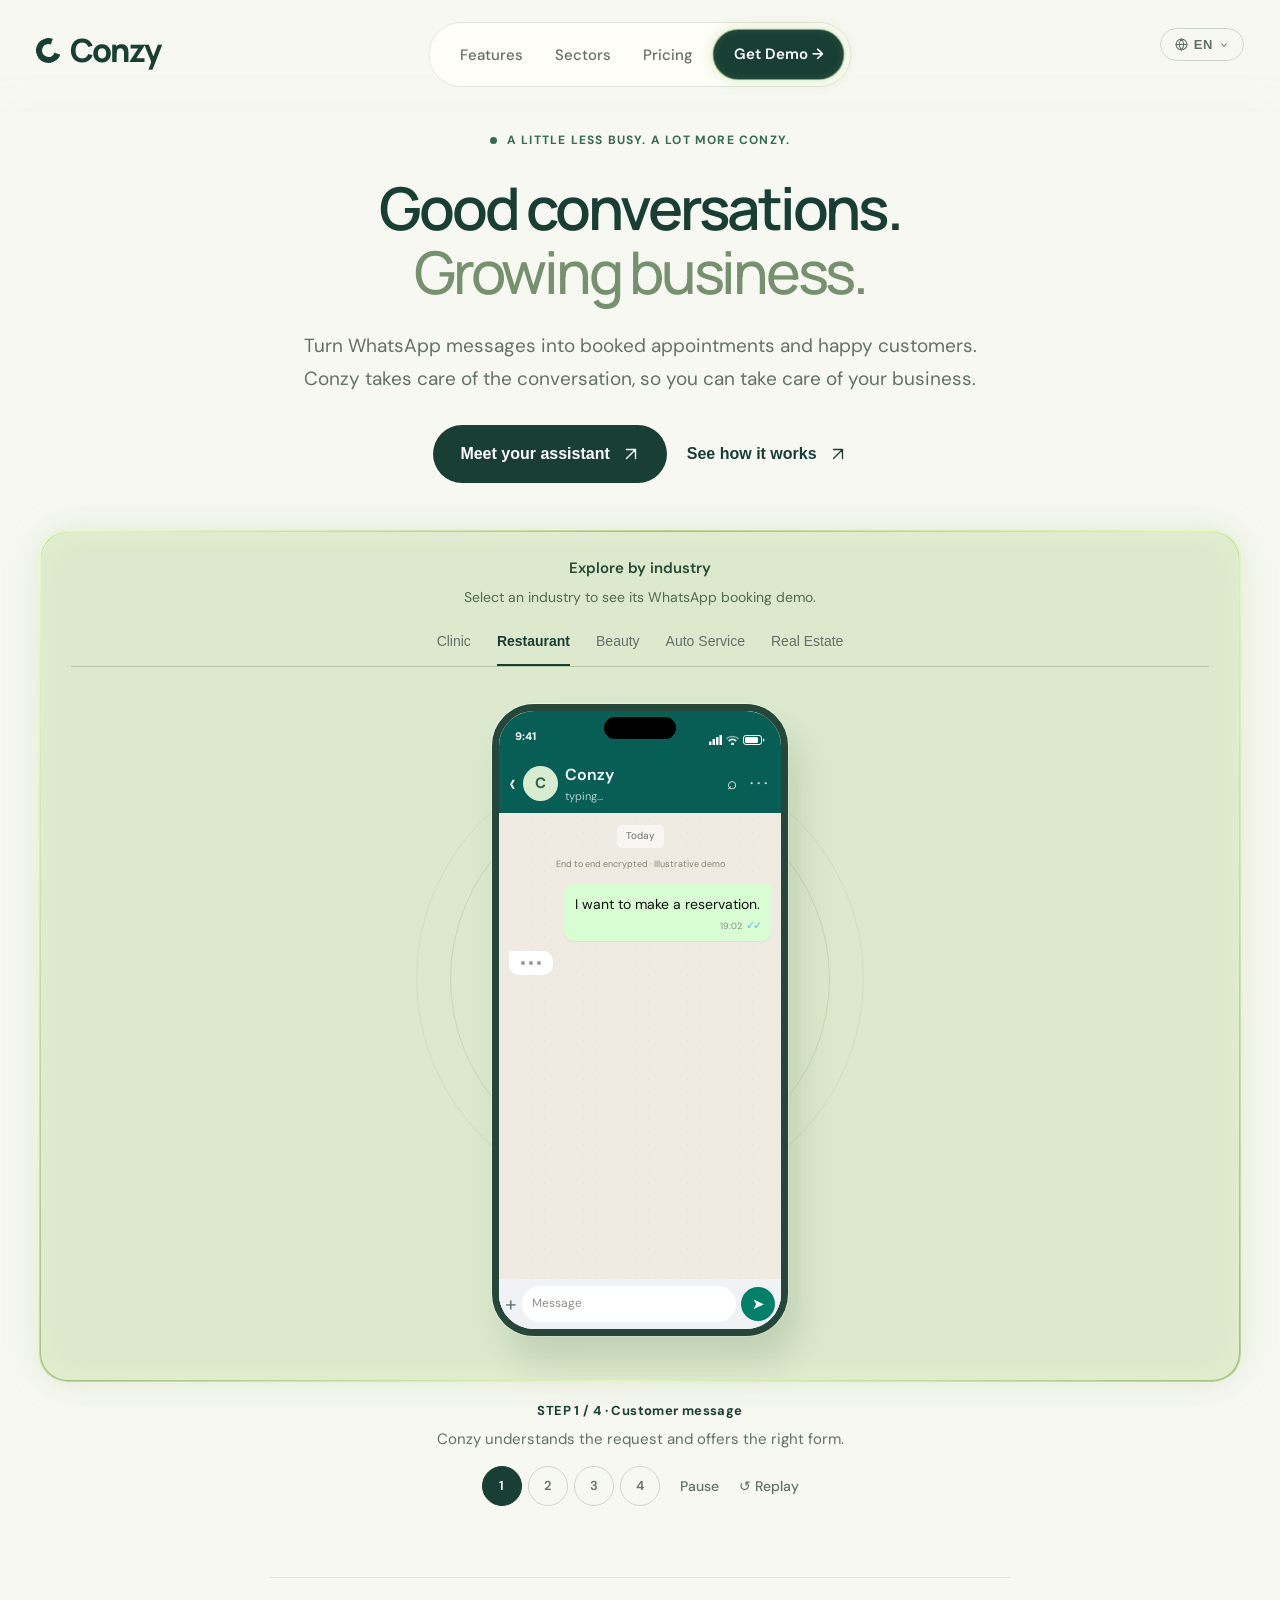
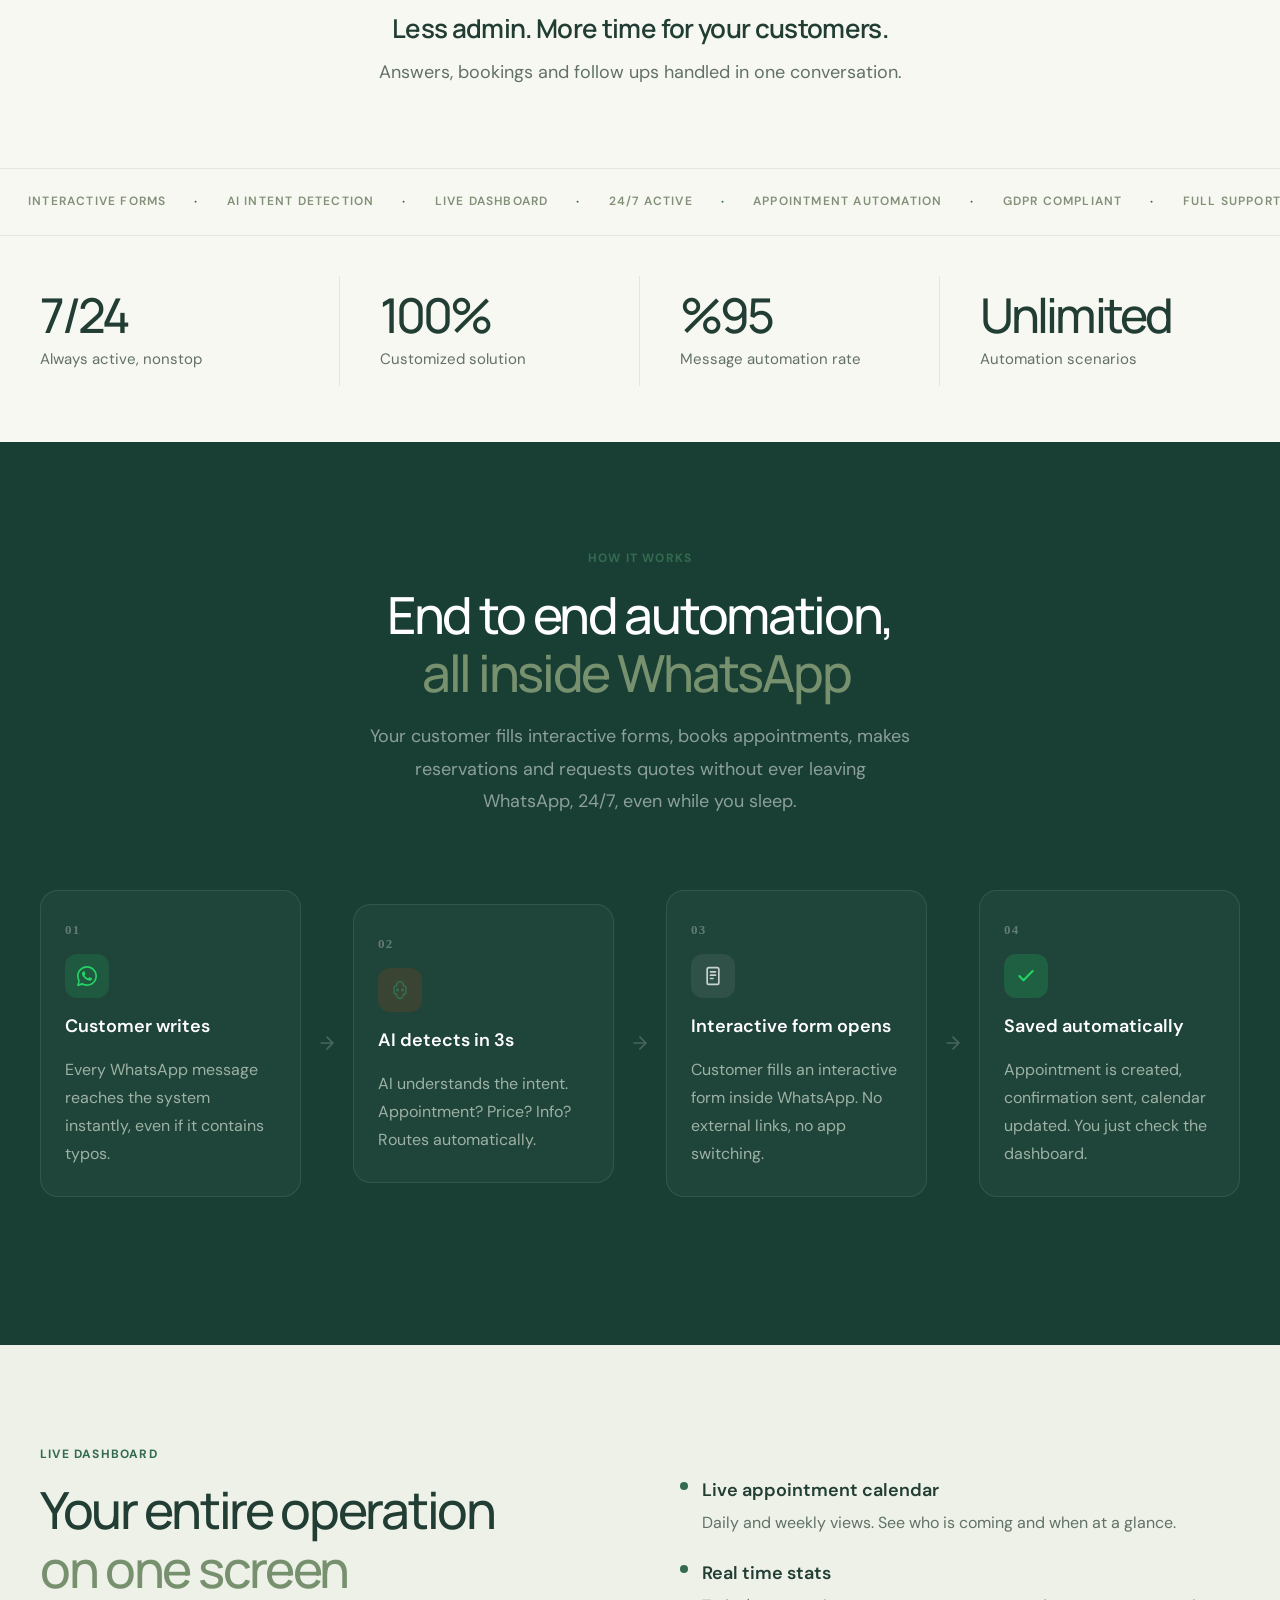
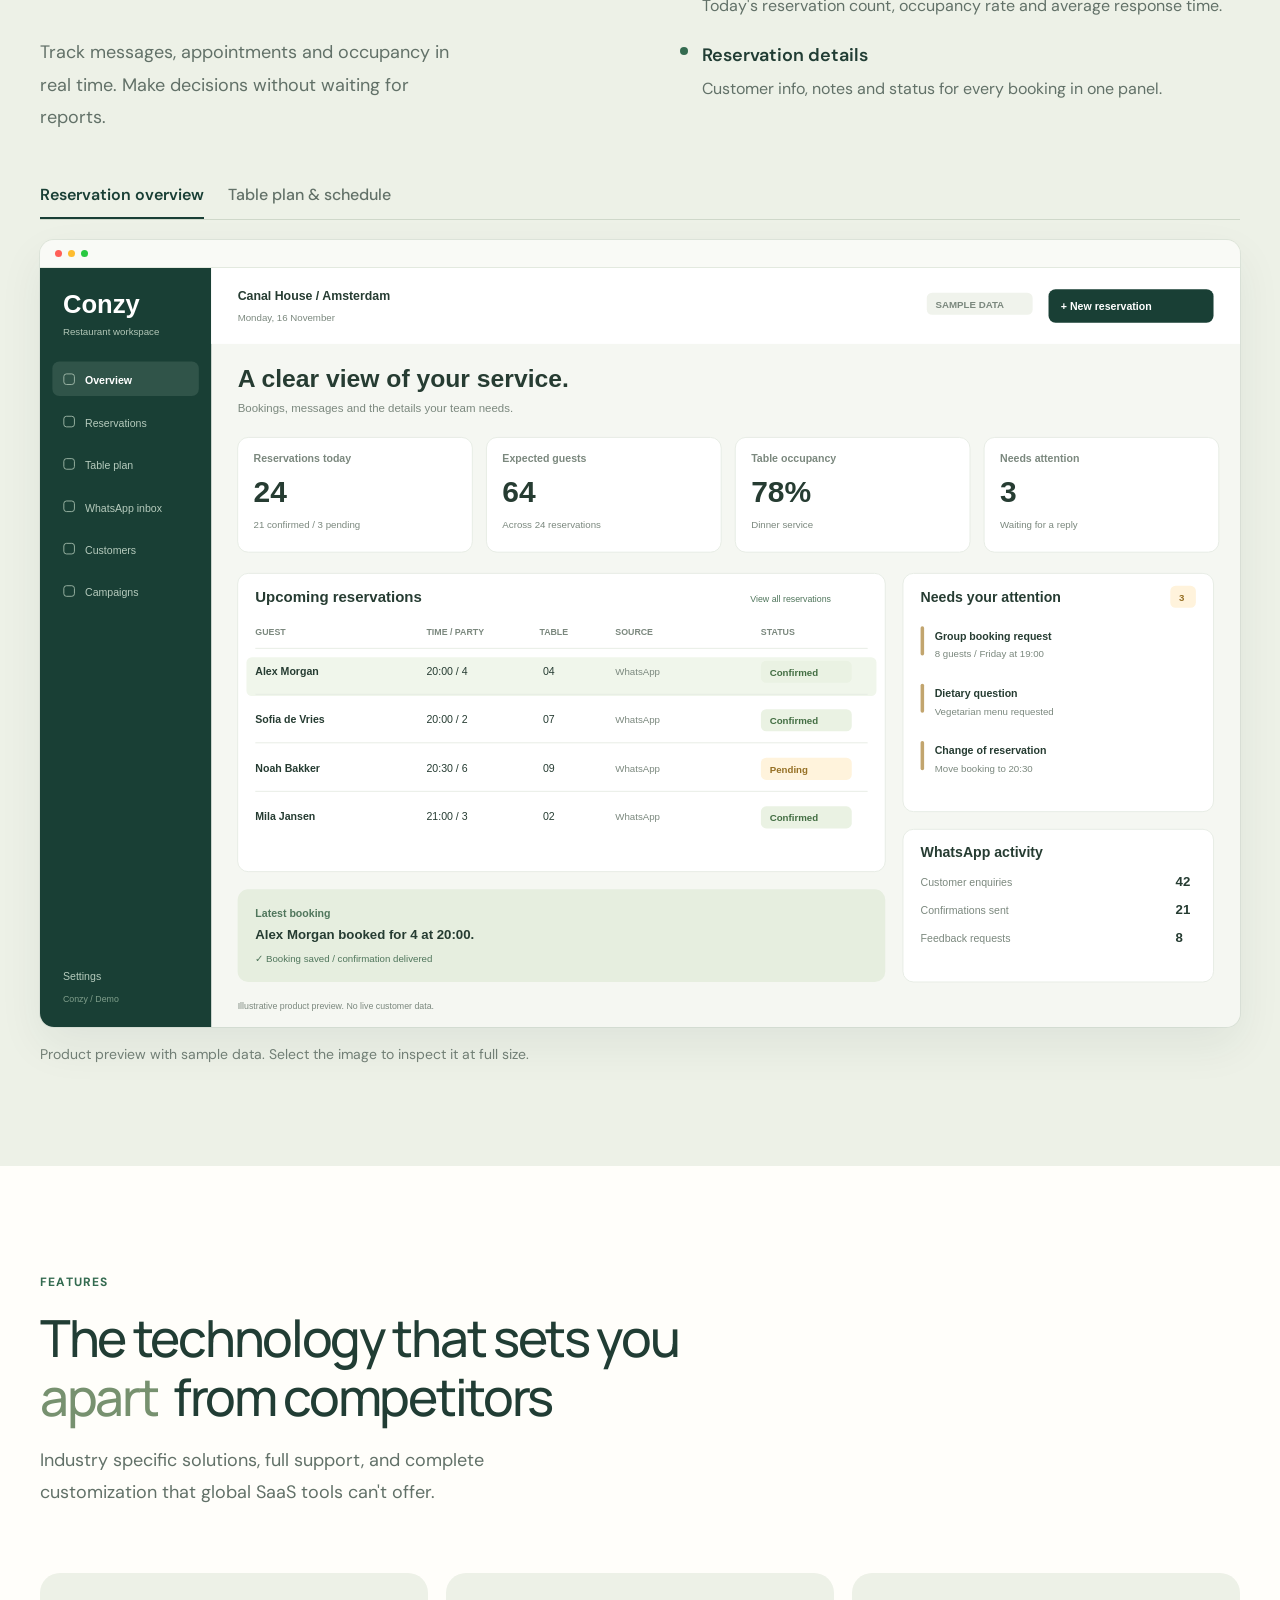
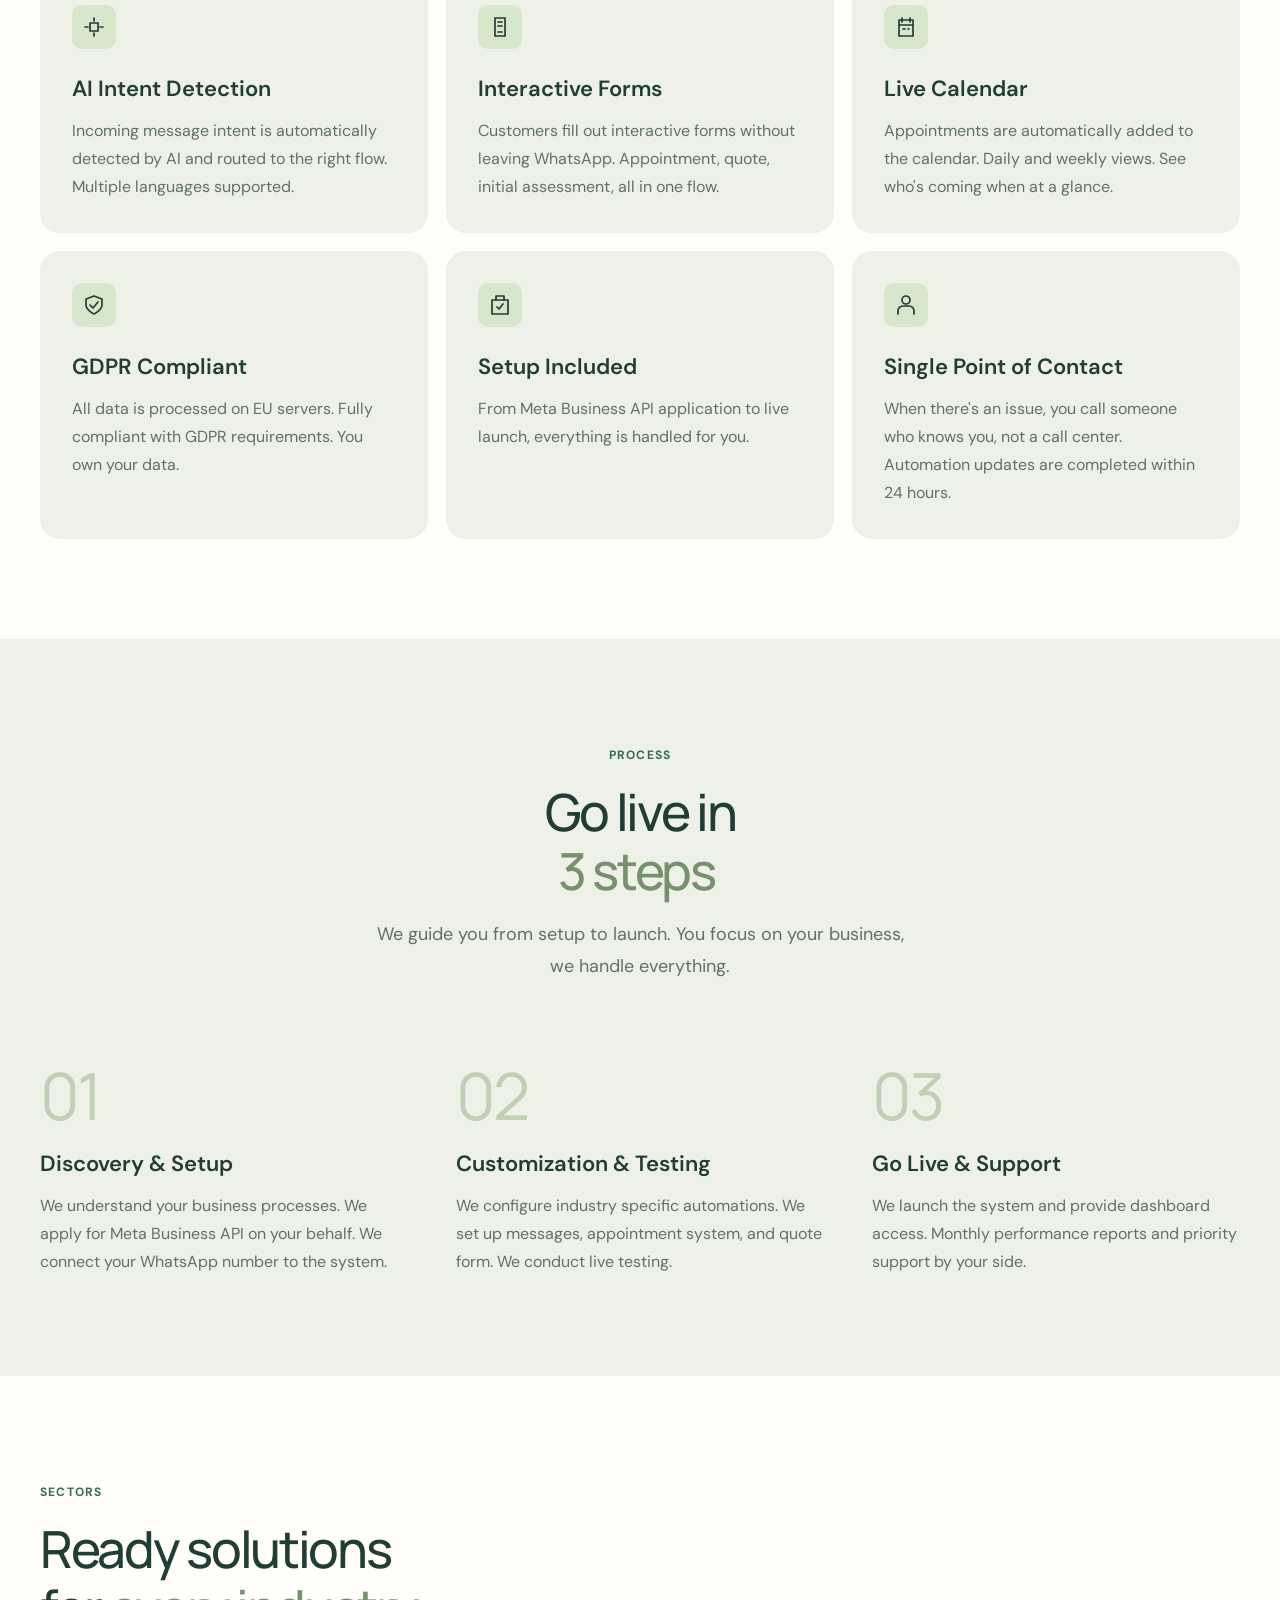
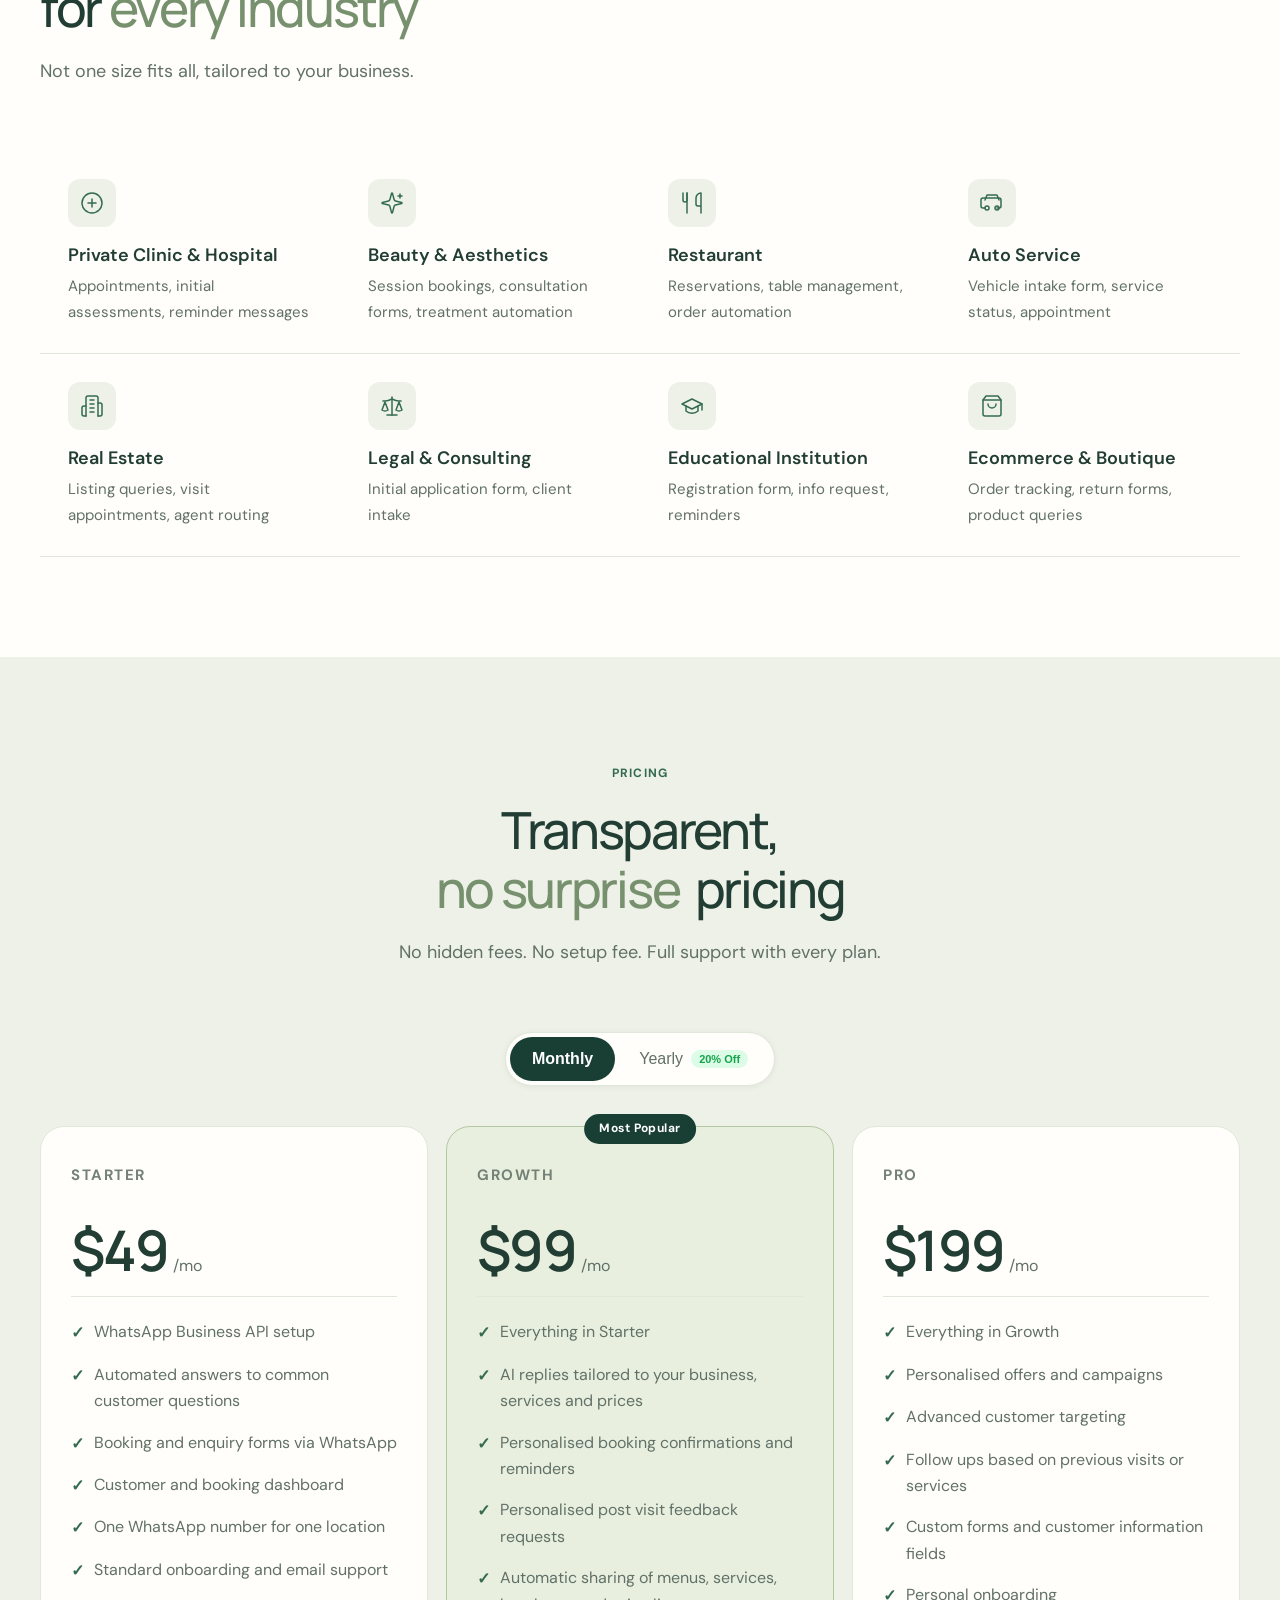
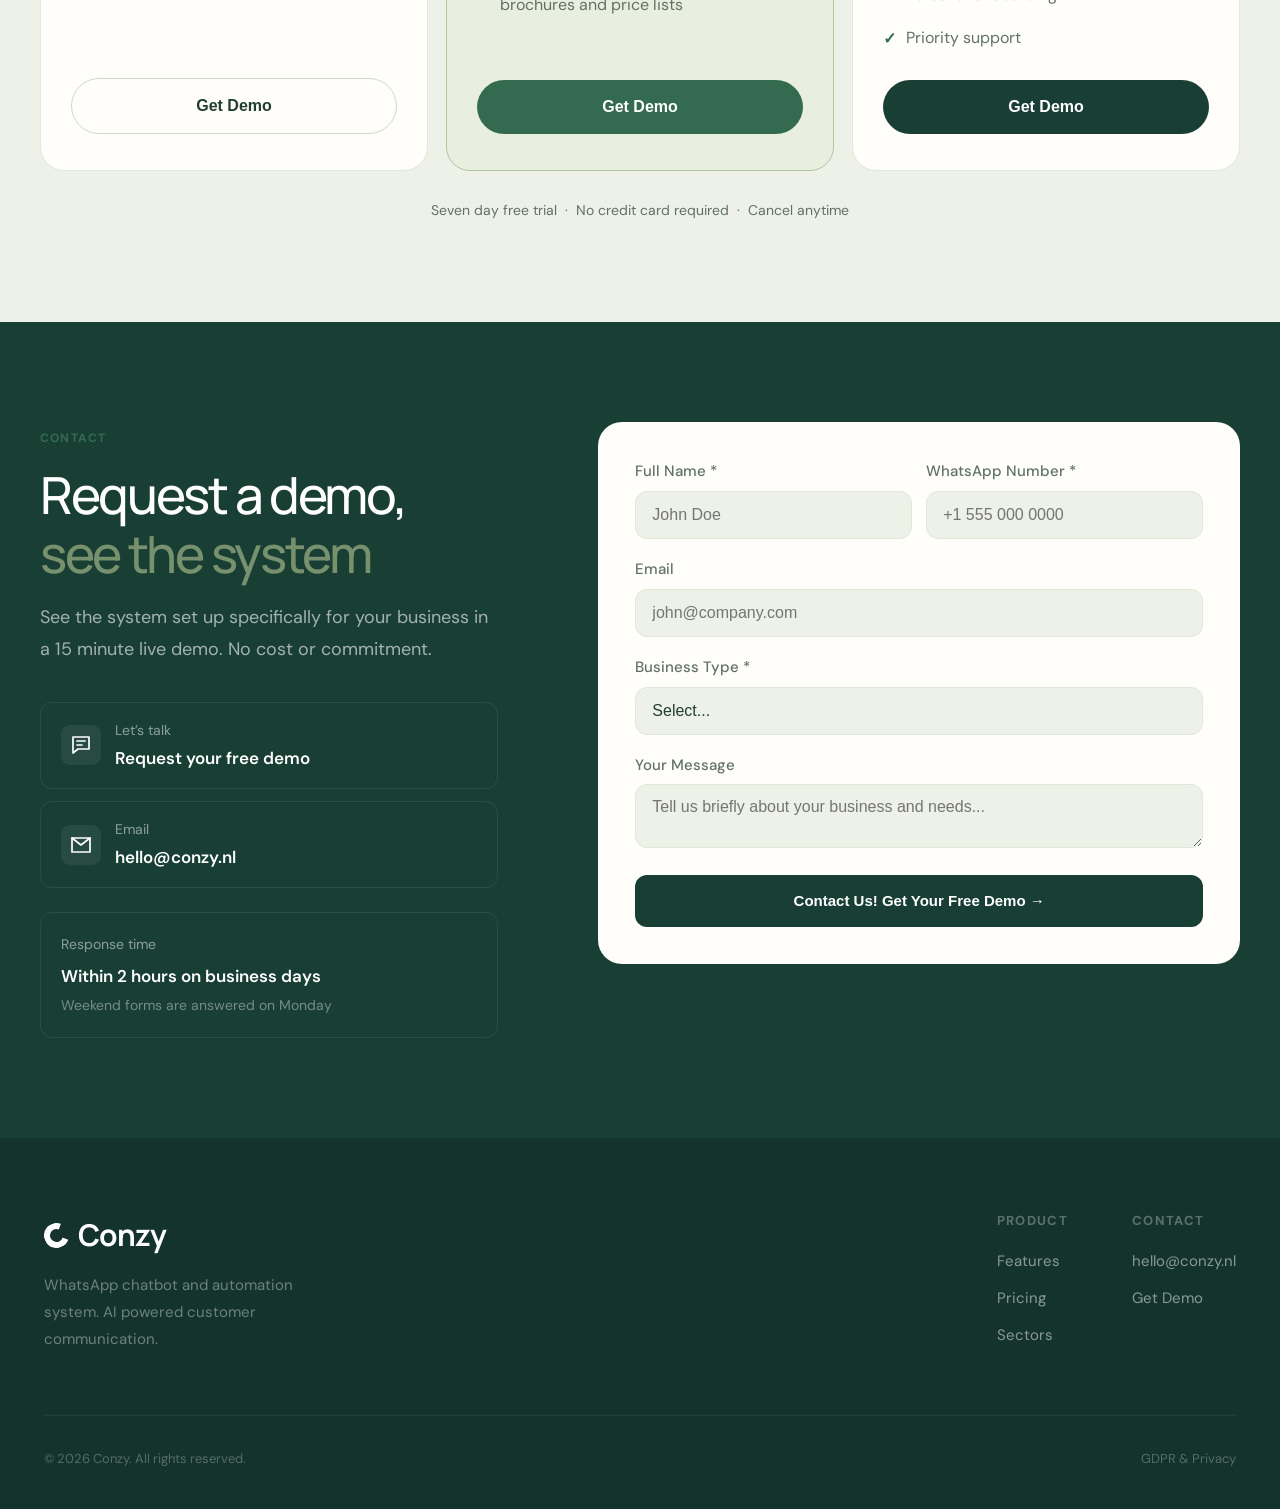
==== commit d34730aa: "Website update update" ====
--- a/index.html
+++ b/index.html
@@ -4,14 +4,14 @@
   <meta charset="UTF-8">
   <meta name="viewport" content="width=device-width, initial-scale=1.0">
   <meta name="theme-color" content="#F7F8F2">
-  <title>Conzy — İşletmenizin 7/24 WhatsApp Asistanı</title>
+  <title>Conzy, İşletmenizin 7/24 WhatsApp Asistanı</title>
   <meta name="description" content="Yapay zeka destekli WhatsApp chatbot ve otomasyon sistemi. Klinikler, salonlar ve işletmeler için 7/24 otomatik müşteri yönetimi.">
   <link rel="preconnect" href="https://fonts.googleapis.com">
   <link rel="preconnect" href="https://fonts.gstatic.com" crossorigin>
   <link href="https://fonts.googleapis.com/css2?family=DM+Sans:wght@400;500;600;700&family=Manrope:wght@400;500;600;700;800&display=swap" rel="stylesheet">
   <link rel="icon" type="image/svg+xml" href="favicon.svg">
-  <link rel="stylesheet" href="css/style.css?v=wide-glow-25">
-  <link rel="stylesheet" href="css/conzy.css?v=wide-glow-25">
+  <link rel="stylesheet" href="css/style.css?v=intro-glow-29">
+  <link rel="stylesheet" href="css/conzy.css?v=intro-glow-29">
 </head>
 <body>
 <a class="skip-link" href="#hero">Skip to content</a>
@@ -28,8 +28,8 @@
       <svg class="lang-chevron" width="9" height="9" viewBox="0 0 24 24" fill="none" stroke="currentColor" stroke-width="2.5" stroke-linecap="round" stroke-linejoin="round"><polyline points="6 9 12 15 18 9"/></svg>
     </button>
     <div class="mobile-lang-menu" id="mobile-lang-menu">
-      <button class="lang-opt" data-lang="tr">🇹🇷 Türkçe</button>
-      <button class="lang-opt" data-lang="en">🇬🇧 English</button>
+      <button class="lang-opt" data-lang="tr"> Türkçe</button>
+      <button class="lang-opt" data-lang="en"> English</button>
     </div>
   </div>
   <a href="#" class="mobile-logo"><div class="logo-mark"></div>Conzy</a>
@@ -68,8 +68,8 @@
     <svg class="lang-chevron" width="10" height="10" viewBox="0 0 24 24" fill="none" stroke="currentColor" stroke-width="2.5" stroke-linecap="round" stroke-linejoin="round"><polyline points="6 9 12 15 18 9"/></svg>
   </button>
   <div class="lang-menu" id="lang-menu">
-    <button class="lang-opt" data-lang="tr">🇹🇷 Türkçe</button>
-    <button class="lang-opt" data-lang="en">🇬🇧 English</button>
+    <button class="lang-opt" data-lang="tr"> Türkçe</button>
+    <button class="lang-opt" data-lang="en"> English</button>
   </div>
 </div>
 
@@ -96,11 +96,11 @@
       <div class="hero-tag"><div class="hero-tag-line"></div><span data-i18n="hero-tag">WhatsApp Otomasyon</span></div>
       <h1 data-i18n="hero-h1">Müşteriniz Yazar,<br><em>Sistem</em> Halleder</h1>
       <p class="hero-desc" data-i18n="hero-desc">
-        Yapay zeka destekli WhatsApp chatbot ve otomasyon sistemi. Randevu alın, teklif gönderin, müşteri sorularını otomatik yanıtlayın — 7/24, hiç durmadan.
+        Yapay zeka destekli WhatsApp chatbot ve otomasyon sistemi. Randevu alın, teklif gönderin, müşteri sorularını otomatik yanıtlayın, 7/24, hiç durmadan.
       </p>
       <div class="hero-actions">
-        <a href="#contact" class="btn btn-orange" data-i18n="hero-btn-demo">Demo İste <span>→</span></a>
-        <a href="#flow-pipeline" class="btn btn-ghost" data-i18n="hero-btn-how">Nasıl Çalışır?</a>
+        <a href="#contact" class="btn btn-orange"><span data-i18n="hero-btn-demo">Demo İste</span><svg class="button-arrow" width="18" height="18" viewBox="0 0 24 24" fill="none" stroke="currentColor" stroke-width="1.8" stroke-linecap="round" stroke-linejoin="round" aria-hidden="true" focusable="false"><path d="M6 18 18 6M6 6h12v12"/></svg></a>
+        <a href="#flow-pipeline" class="btn btn-ghost"><span data-i18n="hero-btn-how">Nasıl Çalışır?</span><svg class="button-arrow" width="18" height="18" viewBox="0 0 24 24" fill="none" stroke="currentColor" stroke-width="1.8" stroke-linecap="round" stroke-linejoin="round" aria-hidden="true" focusable="false"><path d="M6 18 18 6M6 6h12v12"/></svg></a>
       </div>
 
 
@@ -124,7 +124,7 @@
       <div class="demo-controls"><div class="demo-step-label"></div><p class="demo-step-description"></p><div class="demo-navigation"><div class="demo-steps" aria-label="Demo steps"></div><button type="button" class="demo-pause"></button><button type="button" class="demo-replay"></button></div></div>
       
       <div class="scene-orbit" aria-hidden="true"></div>
-      <div class="scene-note note-top"><span class="note-icon" aria-hidden="true">↗</span><div><strong data-i18n="scene-booked">Appointment booked</strong><span data-i18n="scene-sync">Calendar updated automatically</span></div></div>
+      <div class="scene-note note-top"><span class="note-icon" aria-hidden="true"><svg class="inline-arrow" width="16" height="16" viewBox="0 0 24 24" fill="none" stroke="currentColor" stroke-width="1.8" stroke-linecap="round" stroke-linejoin="round" aria-hidden="true" focusable="false"><path d="M6 18 18 6M6 6h12v12"/></svg></span><div><strong data-i18n="scene-booked">Appointment booked</strong><span data-i18n="scene-sync">Calendar updated automatically</span></div></div>
       <div class="scene-note note-bottom"><span class="note-icon" aria-hidden="true">✓</span><div><strong data-i18n="scene-online">Always here for your customers</strong><span data-i18n="scene-hours">Even after closing time.</span></div></div>
       <!--
         Aspect-ratio box trick: padding-top = (1056/976)*100 = 108.2%
@@ -172,11 +172,11 @@
               </div>
               <div class="wa-msgs">
                 <div class="msg msg-i" data-anim>
-                  Merhaba! 👋 Nasıl yardımcı olabilirim?
+                  Merhaba! Nasıl yardımcı olabilirim?
                   <div class="msg-btns">
-                    <div class="msg-btn" data-anim>📅 Randevu Al</div>
-                    <div class="msg-btn" data-anim>💰 Fiyat Öğren</div>
-                    <div class="msg-btn" data-anim>ℹ️ Bilgi Al</div>
+                    <div class="msg-btn" data-anim> Randevu Al</div>
+                    <div class="msg-btn" data-anim> Fiyat Öğren</div>
+                    <div class="msg-btn" data-anim>ℹ Bilgi Al</div>
                   </div>
                   <div class="msg-t">09:41</div>
                 </div>
@@ -185,7 +185,7 @@
                   <div class="msg-t">09:42 ✓✓</div>
                 </div>
                 <div class="msg msg-i" data-anim>
-                  <span style="color:#25D366;font-weight:700;font-size:9px;display:block;margin-bottom:4px">🗓️ RANDEVU FORMU</span>
+                  <span style="color:#25D366;font-weight:700;font-size:9px;display:block;margin-bottom:4px"> RANDEVU FORMU</span>
                   Randevu almak için formu açınız...
                   <div style="background:#25D366;color:#fff;border-radius:6px;padding:5px;font-size:10px;font-weight:700;text-align:center;margin-top:6px">Formu Aç →</div>
                   <div class="msg-t">09:42</div>
@@ -193,7 +193,7 @@
               </div>
               <div class="wa-inp-bar">
                 <div class="wa-inp">Mesaj yazın...</div>
-                <div class="wa-mic">🎙</div>
+                <div class="wa-mic"><svg class="site-icon" width="24" height="24" viewBox="0 0 24 24" fill="none" stroke="currentColor" stroke-width="1.7" stroke-linecap="round" stroke-linejoin="round" aria-hidden="true" focusable="false"><path d="M9 5a3 3 0 0 1 6 0v7a3 3 0 0 1-6 0V5Z"/><path d="M6 10v2a6 6 0 0 0 12 0v-2M12 18v4m-4 0h8"/></svg></div>
               </div>
             </div>
           </div>
@@ -212,7 +212,7 @@
             <div class="flow-scr">
               <div class="flow-bar">
                 <div class="flow-back">←</div>
-                <div class="flow-bar-t">📅 Randevu Al</div>
+                <div class="flow-bar-t"> Randevu Al</div>
               </div>
               <div class="flow-body">
                 <div class="flow-h1">Randevu Bilgileri</div>
@@ -272,7 +272,7 @@
             </div>
             <div class="dash-scr">
               <div class="dash-bar">
-                <div class="dash-t">📊 Canlı Dashboard</div>
+                <div class="dash-t"> Canlı Dashboard</div>
                 <div class="dash-d">21 Mayıs 2026</div>
               </div>
               <div class="dash-body">
@@ -383,7 +383,7 @@
     <div class="center fu" style="margin-bottom:72px">
       <div class="tag" style="color:var(--orange)" data-i18n="pipe-tag">Nasıl Çalışır</div>
       <h2 style="color:#fff" data-i18n="pipe-h2">Müşteri yazar, sistem<br><em>saniyeler içinde</em> halleder</h2>
-      <p class="sec-desc" style="color:rgba(255,255,255,.5);margin:0 auto" data-i18n="pipe-desc">Müşteriniz WhatsApp'tan çıkmadan interaktif form doldurur, randevu alır, rezervasyon yapar, teklif ister — 7/24, siz uyurken de.</p>
+      <p class="sec-desc" style="color:rgba(255,255,255,.5);margin:0 auto" data-i18n="pipe-desc">Müşteriniz WhatsApp'tan çıkmadan interaktif form doldurur, randevu alır, rezervasyon yapar, teklif ister, 7/24, siz uyurken de.</p>
     </div>
 
     <div class="pipe-row">
@@ -394,7 +394,7 @@
           <svg width="20" height="20" viewBox="0 0 24 24" fill="currentColor"><path d="M17.472 14.382c-.297-.149-1.758-.867-2.03-.967-.273-.099-.471-.148-.67.15-.197.297-.767.966-.94 1.164-.173.199-.347.223-.644.075-.297-.15-1.255-.463-2.39-1.475-.883-.788-1.48-1.761-1.653-2.059-.173-.297-.018-.458.13-.606.134-.133.298-.347.446-.52.149-.174.198-.298.298-.497.099-.198.05-.371-.025-.52-.075-.149-.669-1.612-.916-2.207-.242-.579-.487-.5-.669-.51a9 9 0 0 0-.57-.01c-.198 0-.52.074-.792.372-.272.297-1.04 1.016-1.04 2.479 0 1.462 1.065 2.875 1.213 3.074.149.198 2.096 3.2 5.077 4.487.709.306 1.262.489 1.694.625.712.227 1.36.195 1.871.118.571-.085 1.758-.719 2.006-1.413.248-.694.248-1.289.173-1.413-.074-.124-.272-.198-.57-.347z"/><path d="M12 0C5.373 0 0 5.373 0 12c0 2.125.557 4.126 1.529 5.862L.057 23.59a.5.5 0 0 0 .614.63l5.912-1.521A11.955 11.955 0 0 0 12 24c6.627 0 12-5.373 12-12S18.627 0 12 0zm0 22a9.955 9.955 0 0 1-5.29-1.517l-.378-.225-3.914 1.006 1.043-3.802-.247-.393A9.955 9.955 0 0 1 2 12C2 6.477 6.477 2 12 2s10 4.477 10 10-4.477 10-10 10z"/></svg>
         </div>
         <h4 class="pipe-title" data-i18n="pipe-1-h">Müşteri yazar</h4>
-        <p class="pipe-desc" data-i18n="pipe-1-p">WhatsApp'tan gelen her mesaj — kısa, uzun, yazım hatalı — sisteme anında ulaşır.</p>
+        <p class="pipe-desc" data-i18n="pipe-1-p">WhatsApp'tan gelen her mesaj, kısa, uzun, yazım hatalı, sisteme anında ulaşır.</p>
       </div>
 
       <div class="pipe-arrow fu">
@@ -440,7 +440,7 @@
 
     <!-- <div class="pipe-highlight-bar fu">
       <span class="phb-pill" data-i18n="phb-pill">Rakiplerin sunamadığı özellik</span>
-      <p data-i18n="phb-text">Müşteri WhatsApp'tan hiç çıkmaz — dış link yok, browser açılmıyor. Dönüşüm oranı standart yönlendirmeli sistemlere kıyasla çok daha yüksek.</p>
+      <p data-i18n="phb-text">Müşteri WhatsApp'tan hiç çıkmaz, dış link yok, browser açılmıyor. Dönüşüm oranı standart yönlendirmeli sistemlere kıyasla çok daha yüksek.</p>
     </div> -->
 
   </div>
@@ -453,7 +453,7 @@
     <div class="db-copy">
       <div class="tag fu" data-i18n="db-tag">Canlı Dashboard</div>
       <h2 class="fu" data-i18n="db-h2">Tüm operasyonunuz<br><em>tek ekranda</em></h2>
-      <p class="db-lead fu" data-i18n="db-lead">Gelen mesajlar, randevular, doluluk oranı — hepsi anlık olarak takibinizde. Karar almak için rapor beklemenize gerek yok.</p>
+      <p class="db-lead fu" data-i18n="db-lead">Gelen mesajlar, randevular, doluluk oranı, hepsi anlık olarak takibinizde. Karar almak için rapor beklemenize gerek yok.</p>
 
       <div class="db-points">
         <div class="db-point fu">
@@ -517,32 +517,32 @@
     </div>
     <div class="feat-grid">
       <div class="feat-card fu">
-        <div class="feat-icon">🤖</div>
+        <div class="feat-icon"><svg class="site-icon" width="24" height="24" viewBox="0 0 24 24" fill="none" stroke="currentColor" stroke-width="1.7" stroke-linecap="round" stroke-linejoin="round" aria-hidden="true" focusable="false"><path d="M12 3v3m0 12v3M3 12h3m12 0h3"/><path d="M8 8h8v8H8z"/></svg></div>
         <h3>AI Intent Detection</h3>
-        <p data-i18n="feat-1-p">Gelen mesajın amacını yapay zeka otomatik algılar ve doğru akışa yönlendirir. Türkçe ve İngilizce destekli.</p>
+        <p data-i18n="feat-1-p">Gelen mesajın amacını yapay zeka otomatik algılar ve doğru akışa yönlendirir. Çoklu dil desteği.</p>
       </div>
       <div class="feat-card fu">
-        <div class="feat-icon">📱</div>
+        <div class="feat-icon"><svg class="site-icon" width="24" height="24" viewBox="0 0 24 24" fill="none" stroke="currentColor" stroke-width="1.7" stroke-linecap="round" stroke-linejoin="round" aria-hidden="true" focusable="false"><path d="M7 3h10v18H7z"/><path d="M10 17h4"/><path d="M10 7h4m-4 4h4"/></svg></div>
         <h3 data-i18n="feat-2-h">İnteraktif Formlar</h3>
-        <p data-i18n="feat-2-p">Müşteri WhatsApp'tan çıkmadan interaktif form doldurur. Randevu, teklif, ön değerlendirme — hepsi tek akışta.</p>
+        <p data-i18n="feat-2-p">Müşteri WhatsApp'tan çıkmadan interaktif form doldurur. Randevu, teklif, ön değerlendirme, hepsi tek akışta.</p>
       </div>
       <div class="feat-card fu">
-        <div class="feat-icon">📅</div>
+        <div class="feat-icon"><svg class="site-icon" width="24" height="24" viewBox="0 0 24 24" fill="none" stroke="currentColor" stroke-width="1.7" stroke-linecap="round" stroke-linejoin="round" aria-hidden="true" focusable="false"><path d="M5 5h14v16H5z"/><path d="M8 3v4m8-4v4M5 10h14m-10 4h2m3 0h1"/></svg></div>
         <h3 data-i18n="feat-3-h">Canlı Takvim</h3>
         <p data-i18n="feat-3-p">Randevular otomatik takvime işlenir. Günlük, haftalık görünüm. Kimin ne zaman geleceğini tek bakışta görün.</p>
       </div>
       <div class="feat-card fu">
-        <div class="feat-icon">🔒</div>
+        <div class="feat-icon"><svg class="site-icon" width="24" height="24" viewBox="0 0 24 24" fill="none" stroke="currentColor" stroke-width="1.7" stroke-linecap="round" stroke-linejoin="round" aria-hidden="true" focusable="false"><path d="M12 3 4 6v6c0 5 8 9 8 9s8-4 8-9V6l-8-3Z"/><path d="m8 12 3 3 5-6"/></svg></div>
         <h3 data-i18n="feat-4-h">KVKK Uyumlu</h3>
         <p data-i18n="feat-4-p">Tüm veriler AB sunucularında işlenir. KVKK ve GDPR gerekliliklerine tam uyumlu. Veri sahipliği sizde.</p>
       </div>
       <div class="feat-card fu">
-        <div class="feat-icon">⚡</div>
+        <div class="feat-icon"><svg class="site-icon" width="24" height="24" viewBox="0 0 24 24" fill="none" stroke="currentColor" stroke-width="1.7" stroke-linecap="round" stroke-linejoin="round" aria-hidden="true" focusable="false"><path d="M4 7h16v14H4z"/><path d="M8 7V3h8v4"/><path d="m9 14 2 2 4-5"/></svg></div>
         <h3 data-i18n="feat-5-h">Kurulum Dahil</h3>
-        <p data-i18n="feat-5-p">Meta Business API başvurusundan canlı yayına kadar her şey sizin adınıza. 7–10 gün içinde hazır.</p>
+        <p data-i18n="feat-5-p">Meta Business API başvurusundan canlı yayına kadar her şey sizin adınıza.</p>
       </div>
       <div class="feat-card fu">
-        <div class="feat-icon">🎯</div>
+        <div class="feat-icon"><svg class="site-icon" width="24" height="24" viewBox="0 0 24 24" fill="none" stroke="currentColor" stroke-width="1.7" stroke-linecap="round" stroke-linejoin="round" aria-hidden="true" focusable="false"><path d="M8 7a4 4 0 1 0 8 0 4 4 0 0 0-8 0"/><path d="M4 21v-3a5 5 0 0 1 5-5h6a5 5 0 0 1 5 5v3"/></svg></div>
         <h3 data-i18n="feat-6-h">Tek Muhatap</h3>
         <p data-i18n="feat-6-p">Sorun olduğunda call center değil, sizi tanıyan bir kişiyi arıyorsunuz. Otomasyon güncellemeleriniz 24 saatte yapılır.</p>
       </div>
@@ -556,7 +556,7 @@
     <div class="center fu" style="margin-bottom:80px">
       <div class="tag" data-i18n="how-tag">Süreç</div>
       <h2 data-i18n="how-h2">3 adımda<br><em>canlıya</em> geçin</h2>
-      <p class="sec-desc" data-i18n="how-desc">Başvurudan canlı yayına ortalama 7–10 gün. Siz işinize bakın, biz halledelim.</p>
+      <p class="sec-desc" data-i18n="how-desc">Kurulumdan canlı yayına kadar yanınızdayız. Siz işinize odaklanın, biz halledelim.</p>
     </div>
     <div class="how-grid">
       <div class="how-step fu">
@@ -584,7 +584,7 @@
     <div class="fu">
       <div class="tag" data-i18n="sec-tag">Sektörler</div>
       <h2 data-i18n="sec-h2">Her sektöre özel<br><em>hazır çözümler</em></h2>
-      <p class="sec-desc" data-i18n="sec-desc">Genel amaçlı değil — işinize özgü.</p>
+      <p class="sec-desc" data-i18n="sec-desc">Genel amaçlı değil, işinize özgü.</p>
     </div>
     <div class="sec-grid">
 
@@ -776,16 +776,16 @@
         <p data-i18n="contact-p">15 dakikalık canlı demoda kendi işletmenize özel kurulu sistemi görün. Hiçbir ücret veya taahhüt olmadan.</p>
         <div class="channels">
           <a href="#cform" class="channel">
-            <div class="ch-icon">💬</div>
+            <div class="ch-icon"><svg class="site-icon" width="24" height="24" viewBox="0 0 24 24" fill="none" stroke="currentColor" stroke-width="1.7" stroke-linecap="round" stroke-linejoin="round" aria-hidden="true" focusable="false"><path d="M4 4h16v12H9l-5 4V4Z"/><path d="M8 8h8m-8 4h5"/></svg></div>
             <div><div class="ch-lbl" data-i18n="ch-demo-lbl">Demo</div><div class="ch-val" data-i18n="ch-demo-val">Tanışalım</div></div>
           </a>
           <a href="mailto:hello@conzy.nl" class="channel">
-            <div class="ch-icon">✉️</div>
+            <div class="ch-icon"><svg class="site-icon" width="24" height="24" viewBox="0 0 24 24" fill="none" stroke="currentColor" stroke-width="1.7" stroke-linecap="round" stroke-linejoin="round" aria-hidden="true" focusable="false"><path d="M3 5h18v14H3z"/><path d="m3 5 9 7 9-7"/></svg></div>
             <div><div class="ch-lbl" data-i18n="ch-email-lbl">E-posta</div><div class="ch-val">hello@conzy.nl</div></div>
           </a>
         </div>
         <div class="reply-box">
-          <div class="reply-lbl" data-i18n="reply-lbl">🕐 Yanıt süresi</div>
+          <div class="reply-lbl" data-i18n="reply-lbl"> Yanıt süresi</div>
           <div class="reply-val" data-i18n="reply-val">İş günleri 2 saat içinde</div>
           <div class="reply-sub" data-i18n="reply-sub">Hafta sonu formlar Pazartesi yanıtlanır</div>
         </div>
@@ -815,11 +815,11 @@
           </div>
           <div class="fg"><label class="flbl" data-i18n="form-msg-lbl">Mesajınız</label><textarea class="ftxt" name="message" placeholder="İşletmeniz ve ihtiyaçlarınız hakkında kısaca bilgi verin..." data-i18n-ph="form-msg-ph"></textarea></div>
           <button type="submit" class="btn btn-orange" style="width:100%;justify-content:center;padding:16px 28px;font-size:15px;border-radius:var(--r)" data-i18n="form-submit">
-            Demo İste — Ücretsiz →
+            Demo İste, Ücretsiz →
           </button>
         </form>
         <div class="f-success" id="f-success">
-          <div class="f-success-icon">✅</div>
+          <div class="f-success-icon">✓</div>
           <h3 data-i18n="success-h">Mesajınız alındı!</h3>
           <p data-i18n="success-p">2 iş saati içinde WhatsApp veya e-posta ile geri dönüyoruz.</p>
         </div>
@@ -857,7 +857,7 @@
   </div>
 </footer>
 
-<script src="js/main.js?v=wide-glow-25" defer></script>
-<script src="js/i18n.js?v=wide-glow-25" defer></script>
+<script src="js/main.js?v=intro-glow-29" defer></script>
+<script src="js/i18n.js?v=intro-glow-29" defer></script>
 </body>
 </html>
--- a/css/conzy.css
+++ b/css/conzy.css
@@ -765,3 +765,34 @@
  .hero-inner { max-width:1280px; }
  .hero-visual { max-width:1200px;box-shadow:0 0 0 1px rgba(218,239,192,.8),0 0 38px rgba(130,173,87,.2),inset 0 0 30px rgba(238,252,217,.4); }
 }
+
+/* SVG arrows avoid platform-dependent emoji glyphs in the hero buttons. */
+.hero-actions .btn { gap:12px; }
+.hero-actions .btn>span { margin:0; }
+.button-arrow { display:block;width:18px;height:18px;flex:0 0 18px; }
+
+.feat-icon .site-icon,.ch-icon .site-icon { width:24px;height:24px;display:block;flex-shrink:0; }
+.wa-mic .site-icon { width:17px;height:17px; }
+
+.inline-arrow { display:inline-block;vertical-align:middle;flex-shrink:0; }
+.note-icon .inline-arrow { display:block; }
+/* A matching edge glow for the header CTA. */
+#nav .nav-cta {
+ border:1px solid rgba(188,223,151,.65);
+ box-shadow:0 0 0 1px rgba(208,235,178,.3),0 0 15px rgba(133,179,85,.3),inset 0 0 8px rgba(195,226,157,.1);
+}
+#nav .nav-cta:hover { box-shadow:0 0 0 1px rgba(208,235,178,.6),0 0 22px rgba(133,179,85,.45),inset 0 0 10px rgba(195,226,157,.14); }
+.header-on-dark #nav .nav-cta { box-shadow:0 0 0 1px rgba(215,244,181,.6),0 0 20px rgba(191,224,143,.3); }
+#hero { padding-top:124px; }
+@media(max-width:768px) {
+ #hero { padding-top:100px; }
+ .hero-copy {
+  min-height:calc(100vh - 100px);
+  min-height:calc(100svh - 100px);
+  display:flex;flex-direction:column;align-items:stretch;
+  padding-bottom:24px;
+ }
+ .hero-actions { margin-top:auto; }
+ .hero-tag { flex-shrink:0; }
+ .hero-inner { gap:38px; }
+}
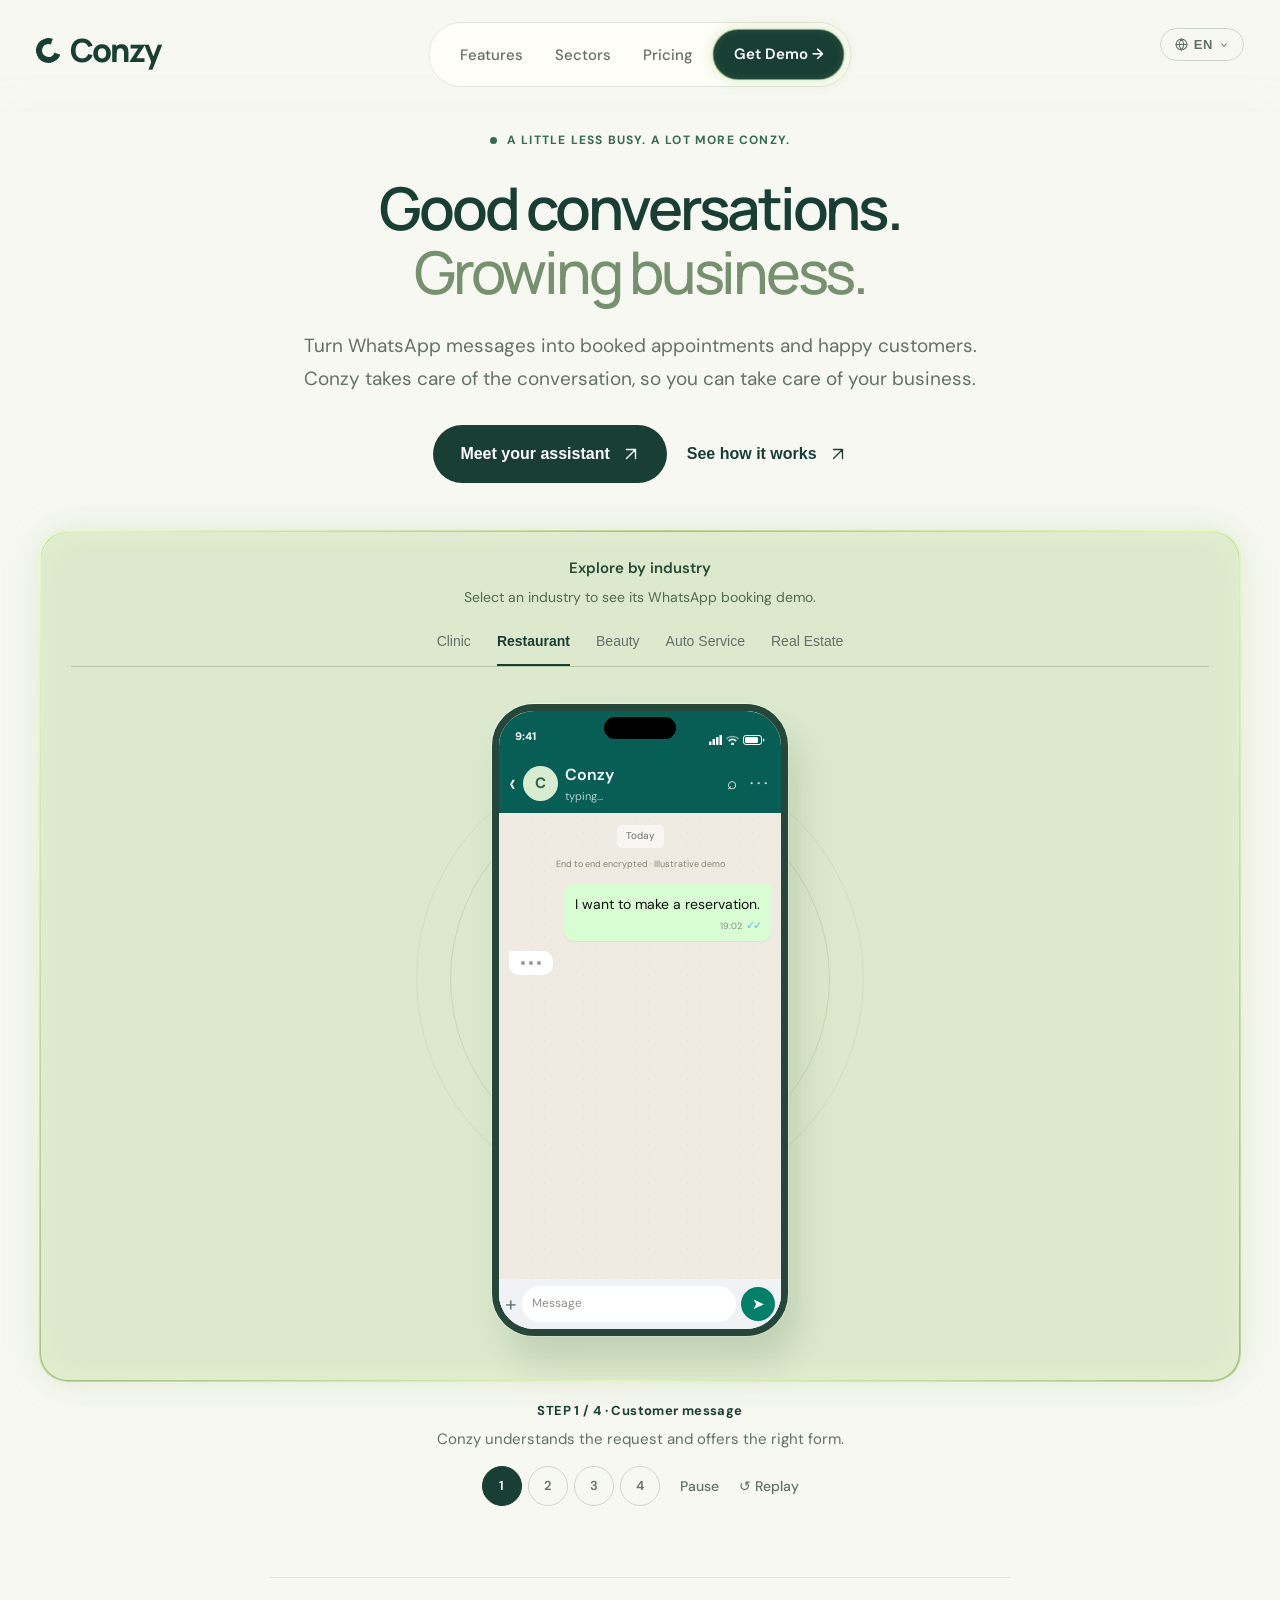
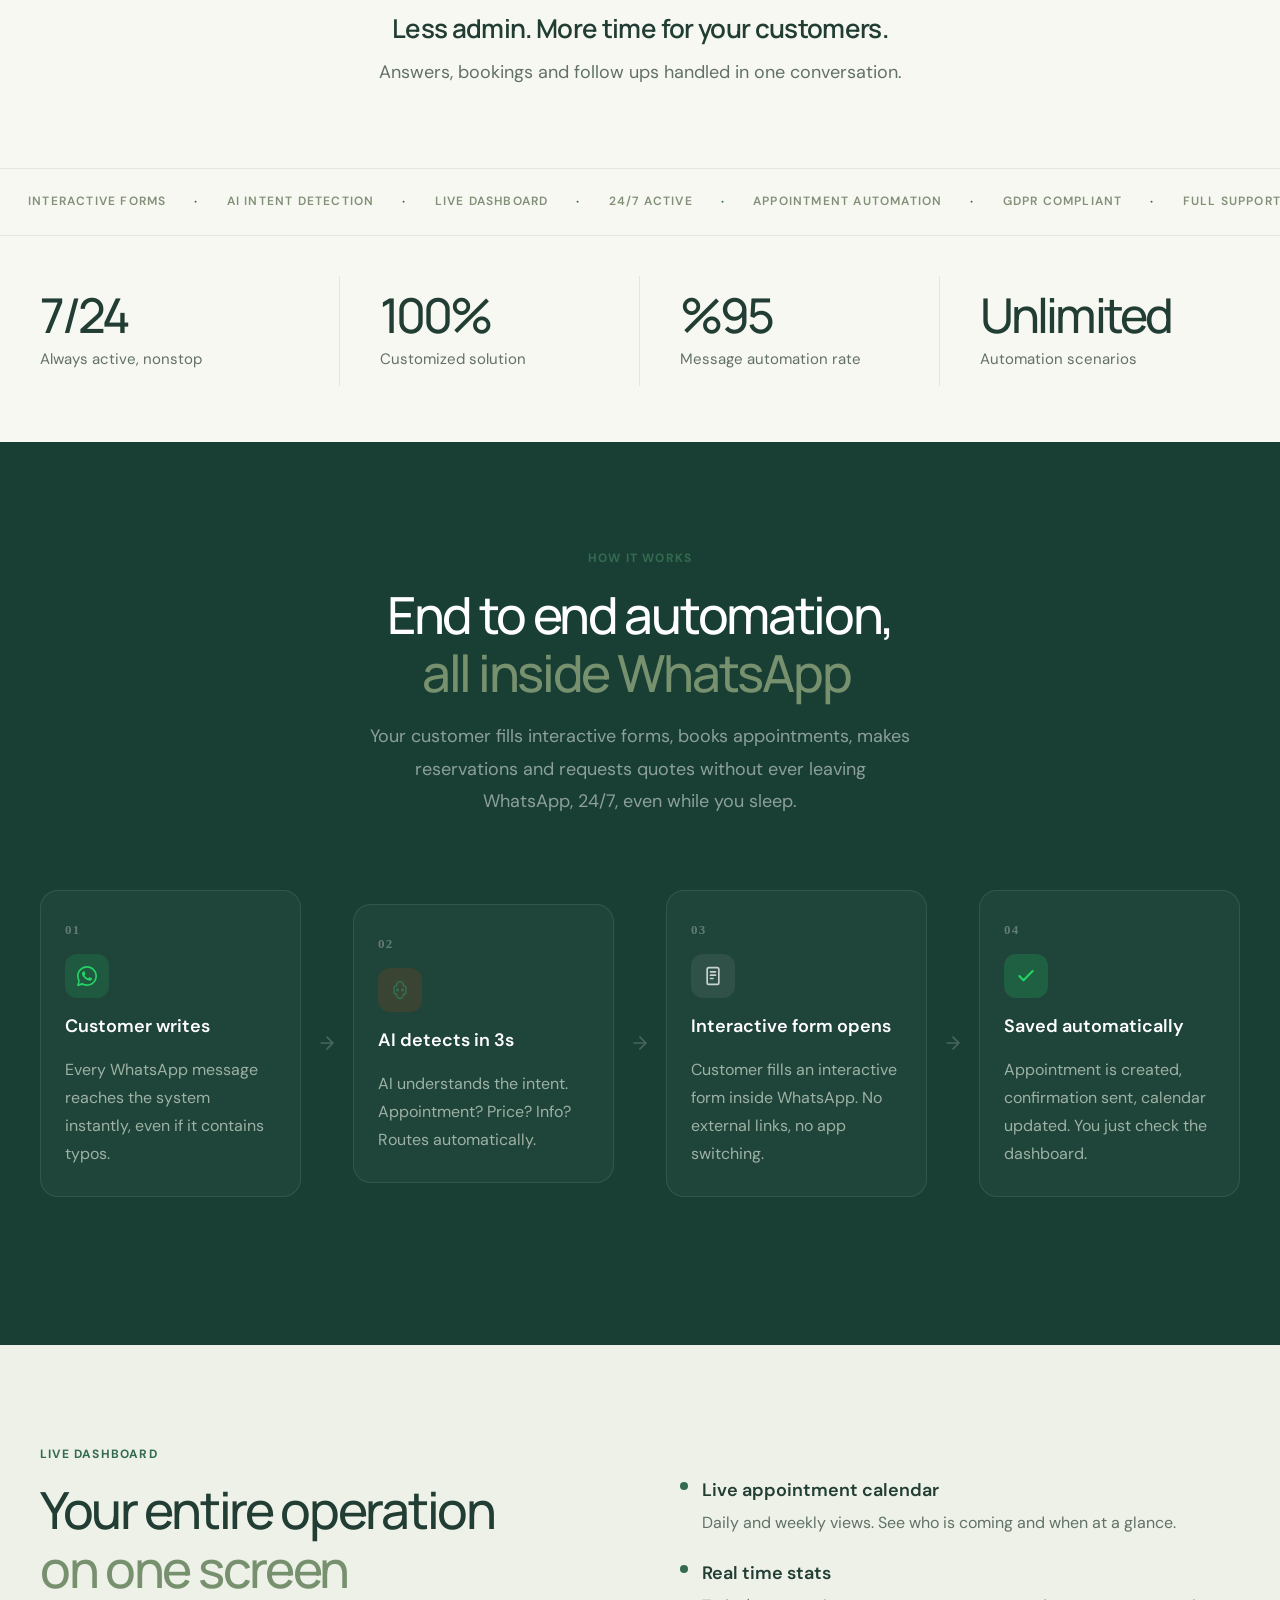
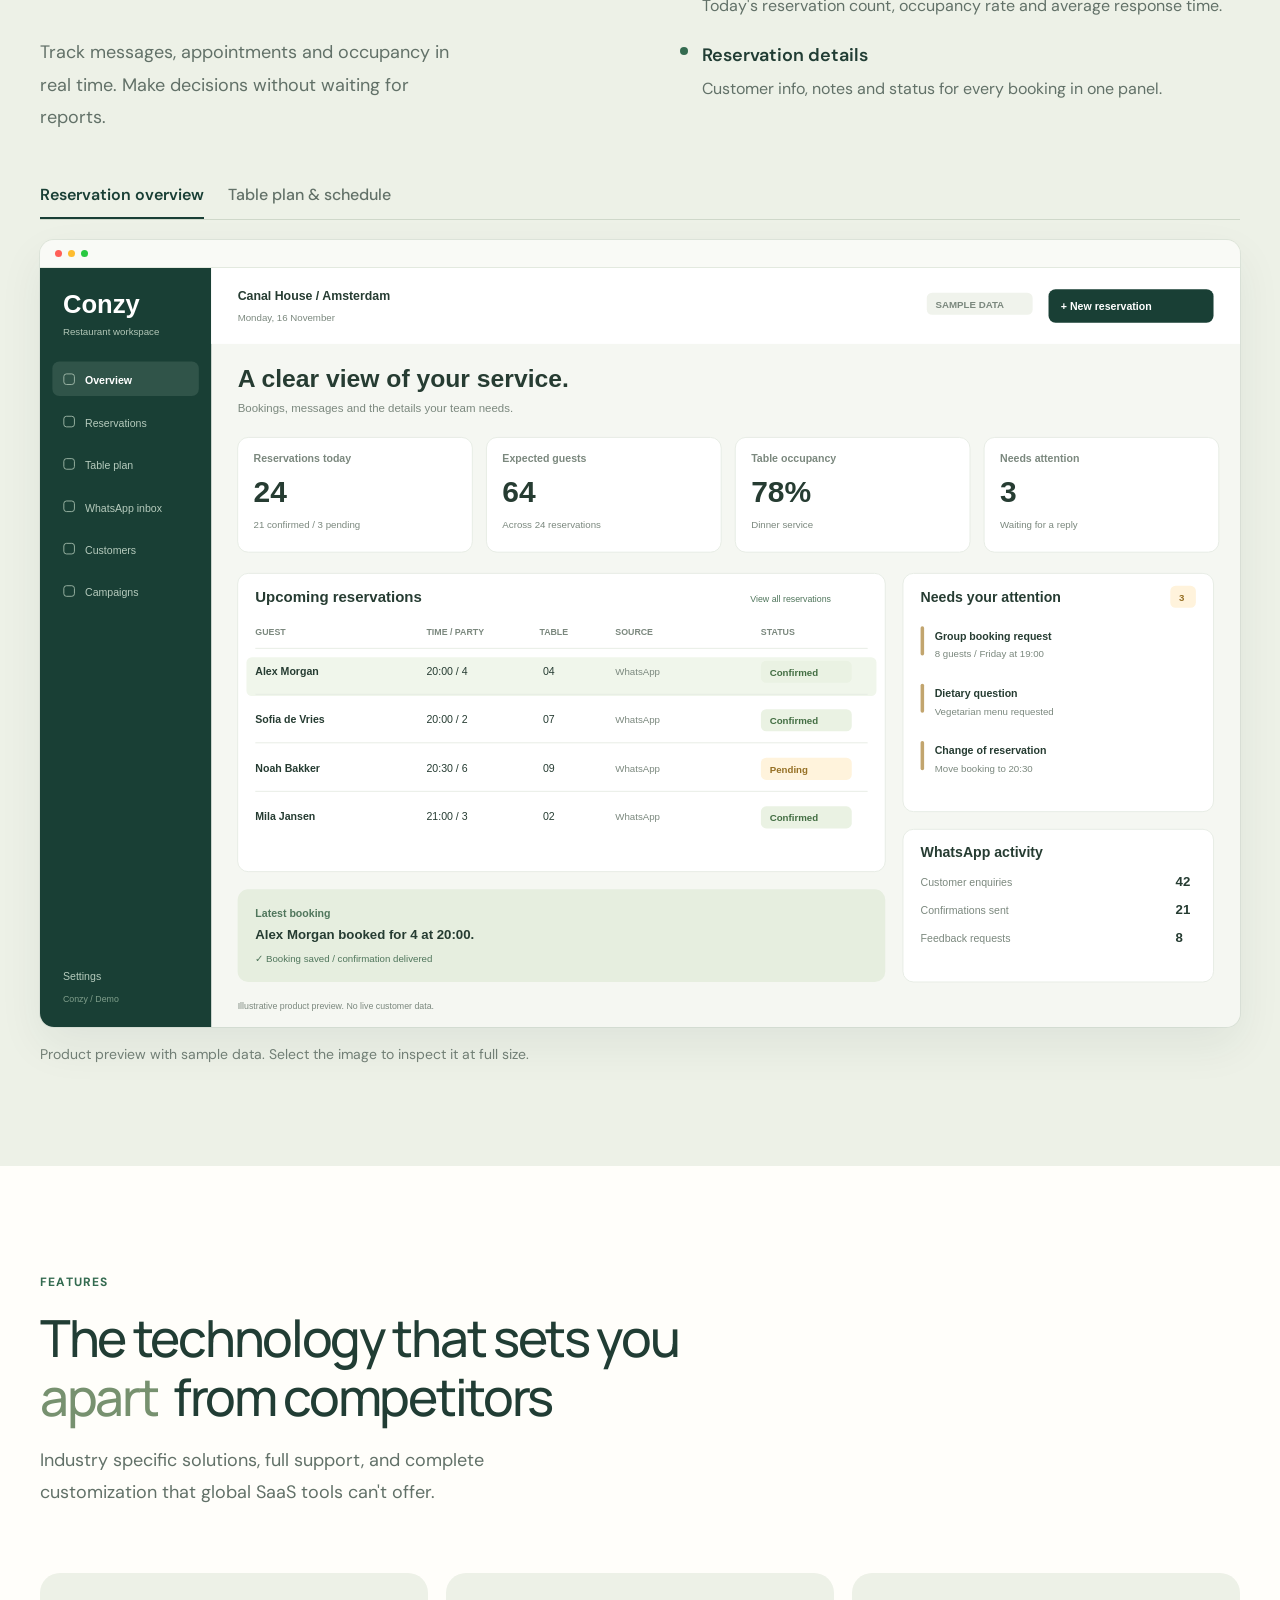
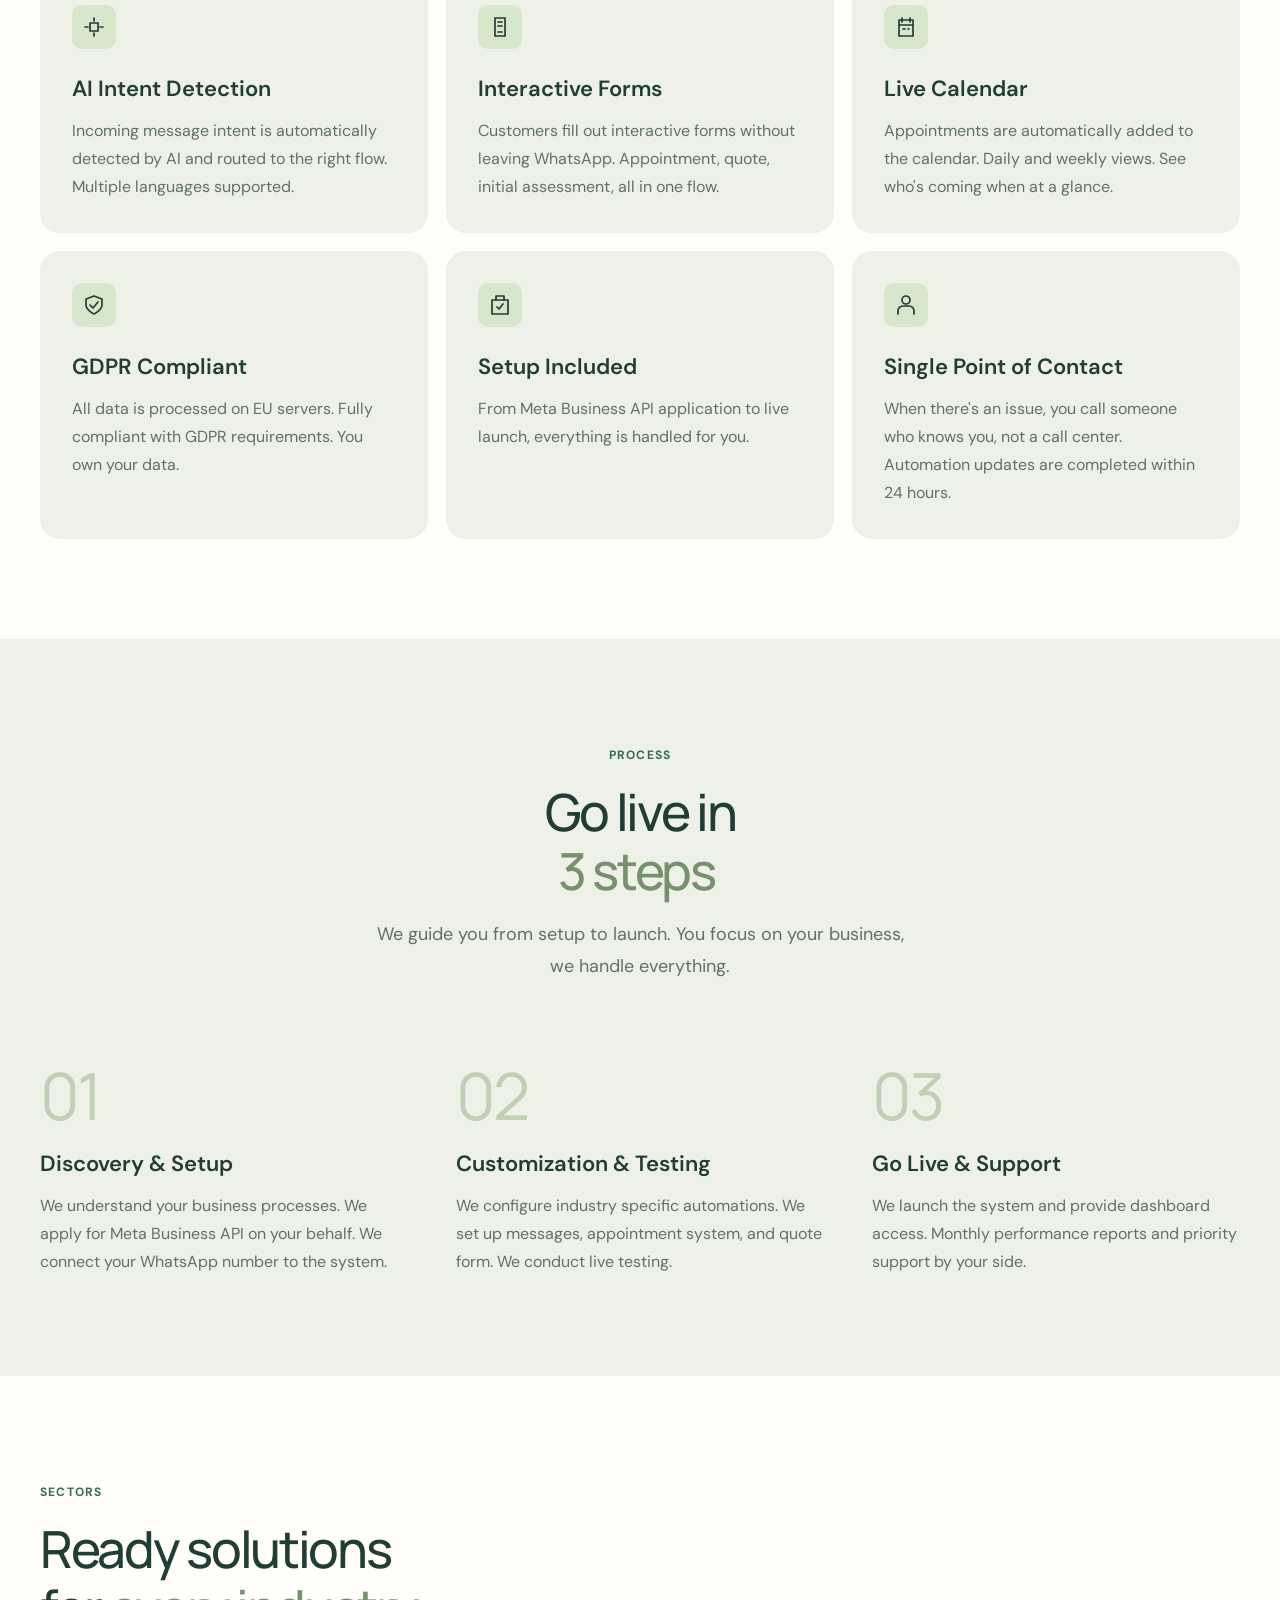
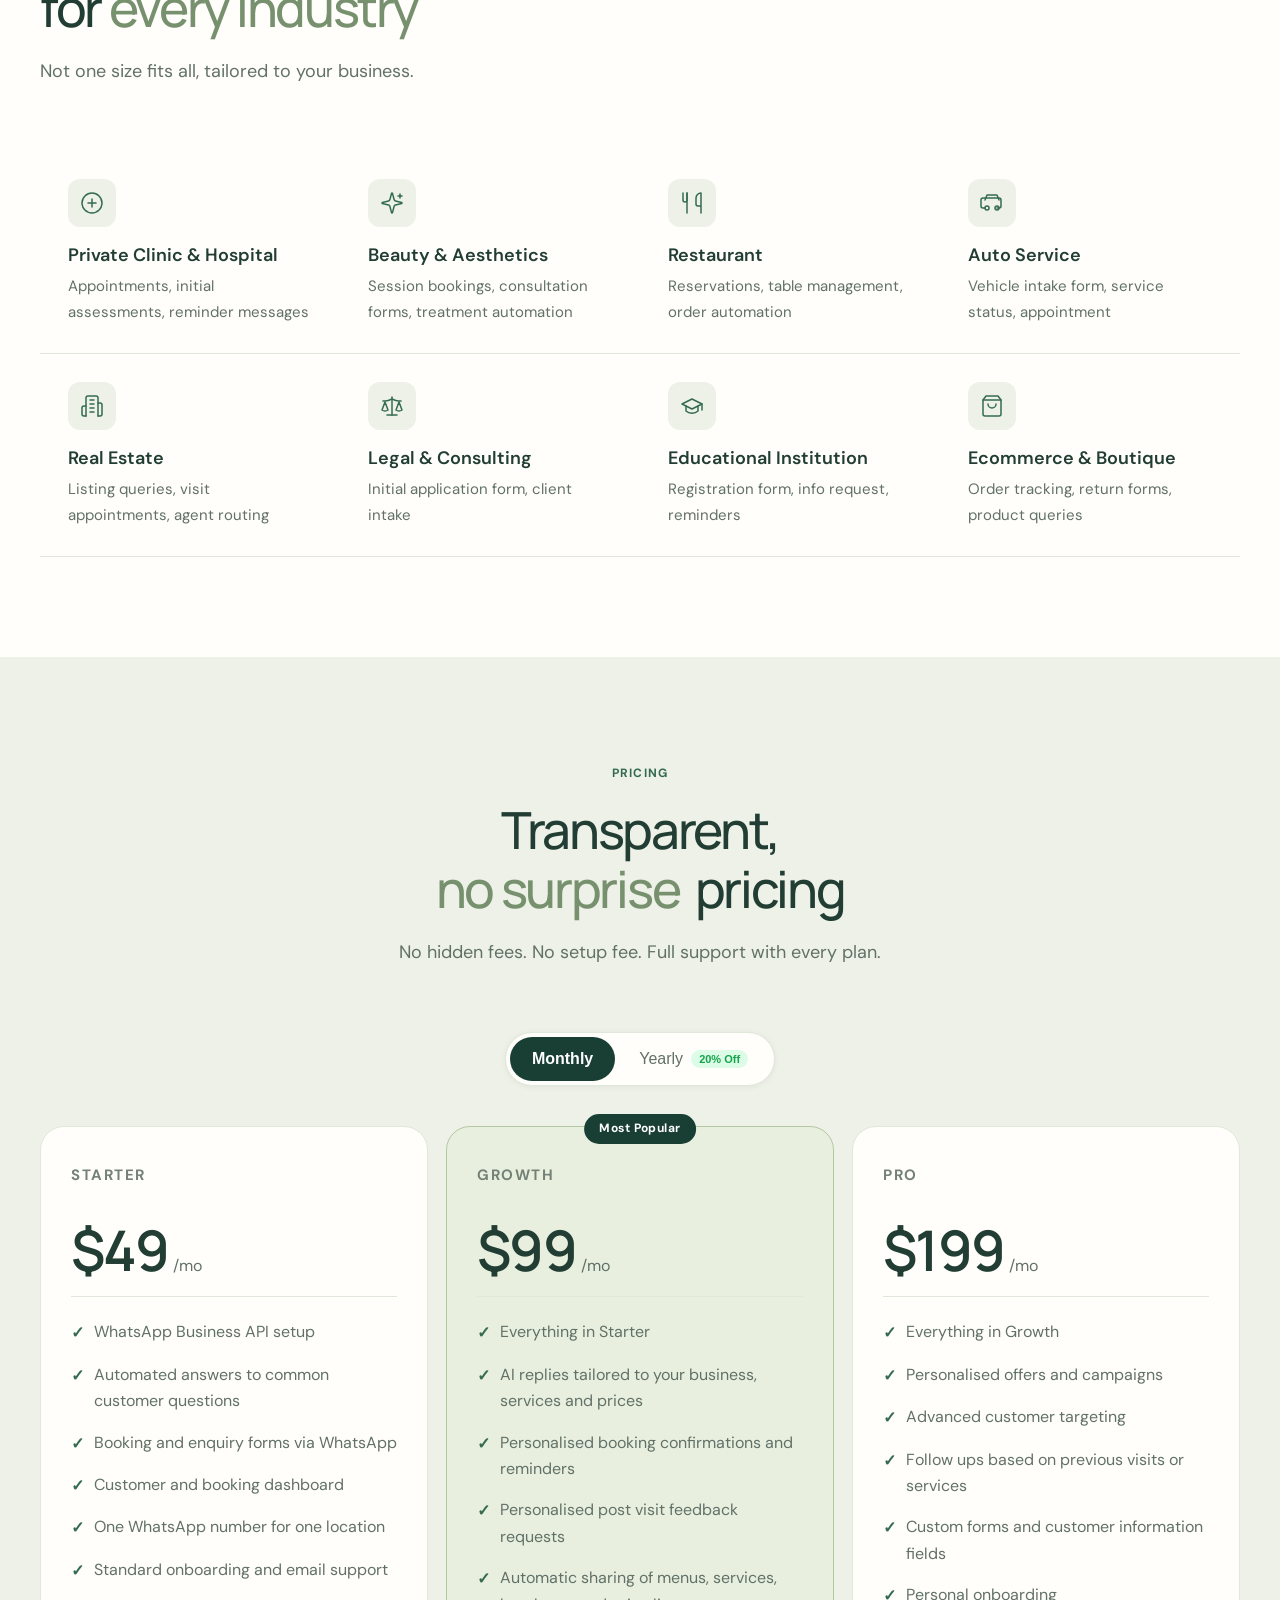
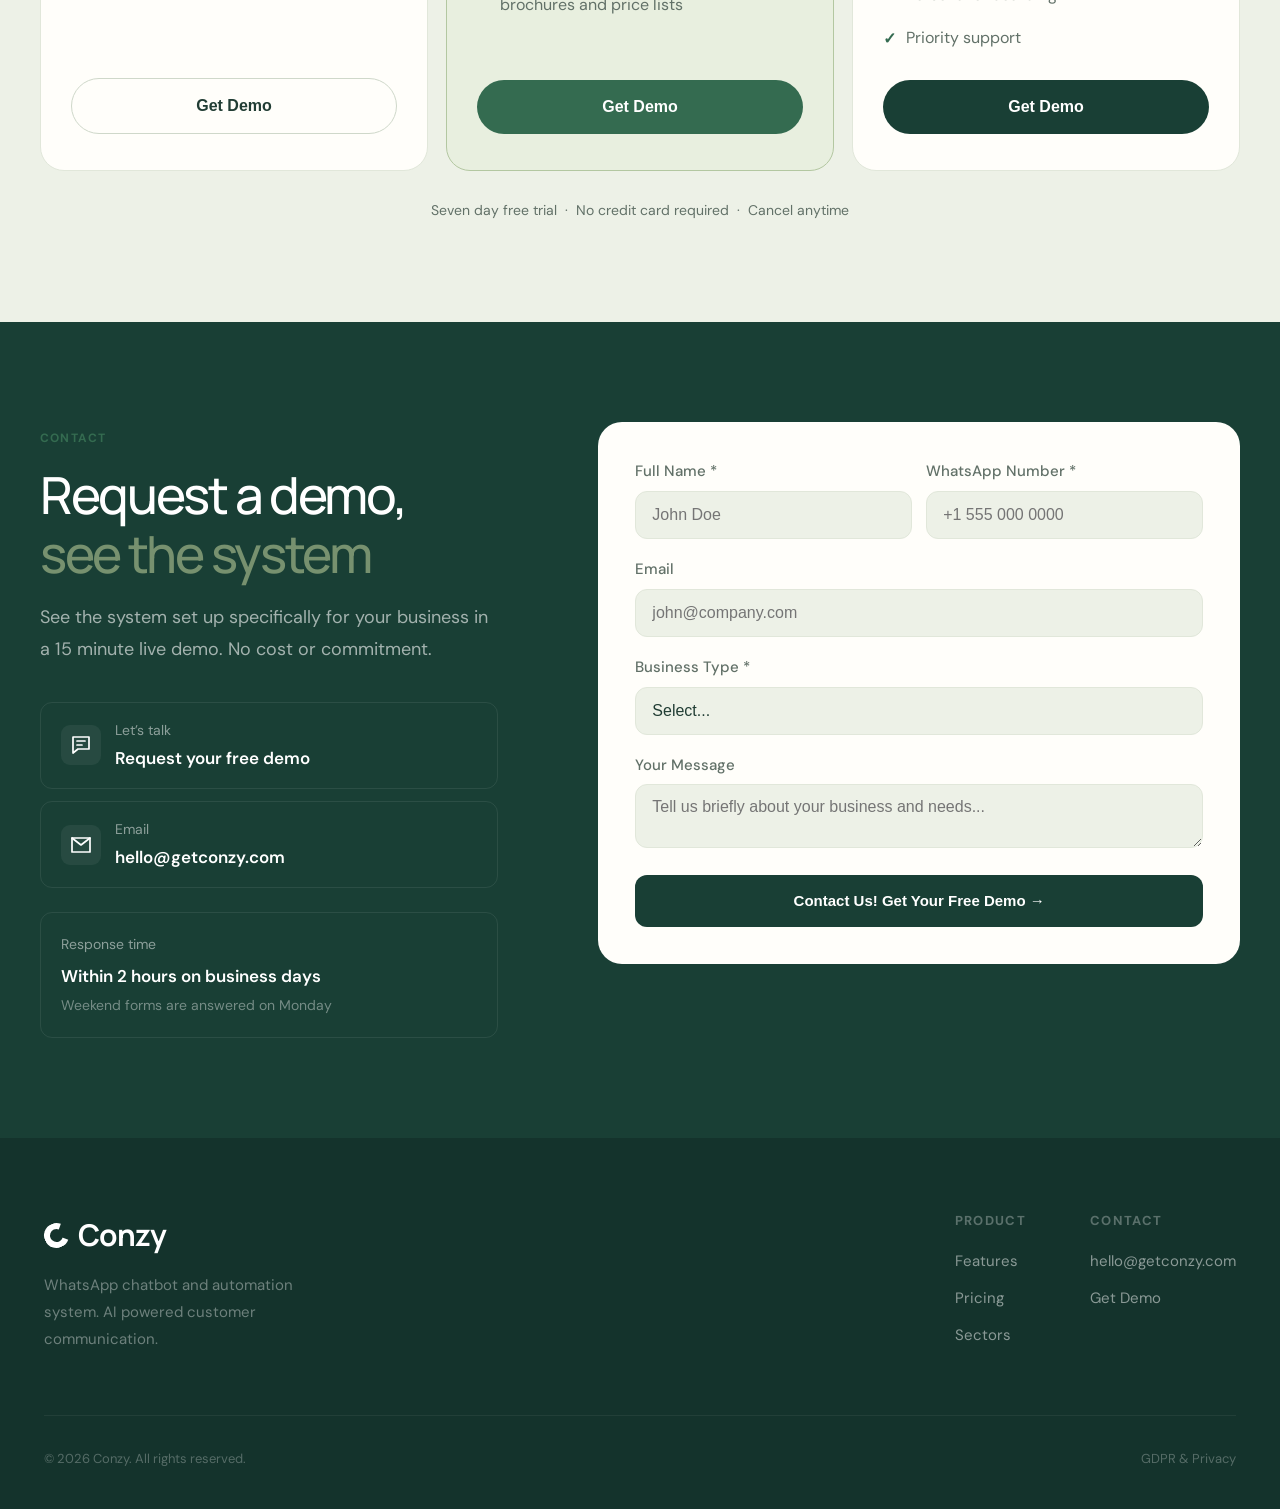
==== commit b9b792e8: "Update index.html" ====
--- a/index.html
+++ b/index.html
@@ -779,9 +779,9 @@
             <div class="ch-icon"><svg class="site-icon" width="24" height="24" viewBox="0 0 24 24" fill="none" stroke="currentColor" stroke-width="1.7" stroke-linecap="round" stroke-linejoin="round" aria-hidden="true" focusable="false"><path d="M4 4h16v12H9l-5 4V4Z"/><path d="M8 8h8m-8 4h5"/></svg></div>
             <div><div class="ch-lbl" data-i18n="ch-demo-lbl">Demo</div><div class="ch-val" data-i18n="ch-demo-val">Tanışalım</div></div>
           </a>
-          <a href="mailto:hello@conzy.nl" class="channel">
+          <a href="mailto:hello@getconzy.com" class="channel">
             <div class="ch-icon"><svg class="site-icon" width="24" height="24" viewBox="0 0 24 24" fill="none" stroke="currentColor" stroke-width="1.7" stroke-linecap="round" stroke-linejoin="round" aria-hidden="true" focusable="false"><path d="M3 5h18v14H3z"/><path d="m3 5 9 7 9-7"/></svg></div>
-            <div><div class="ch-lbl" data-i18n="ch-email-lbl">E-posta</div><div class="ch-val">hello@conzy.nl</div></div>
+            <div><div class="ch-lbl" data-i18n="ch-email-lbl">E-posta</div><div class="ch-val">hello@getconzy.com</div></div>
           </a>
         </div>
         <div class="reply-box">
@@ -845,7 +845,7 @@
         </div>
         <div class="fc">
           <div class="fc-title" data-i18n="footer-c-title">İletişim</div>
-          <a href="mailto:hello@conzy.nl">hello@conzy.nl</a>
+          <a href="mailto:hello@getconzy.com">hello@getconzy.com</a>
           <a href="#contact" data-i18n="footer-c-demo">Demo İste</a>
         </div>
       </div>
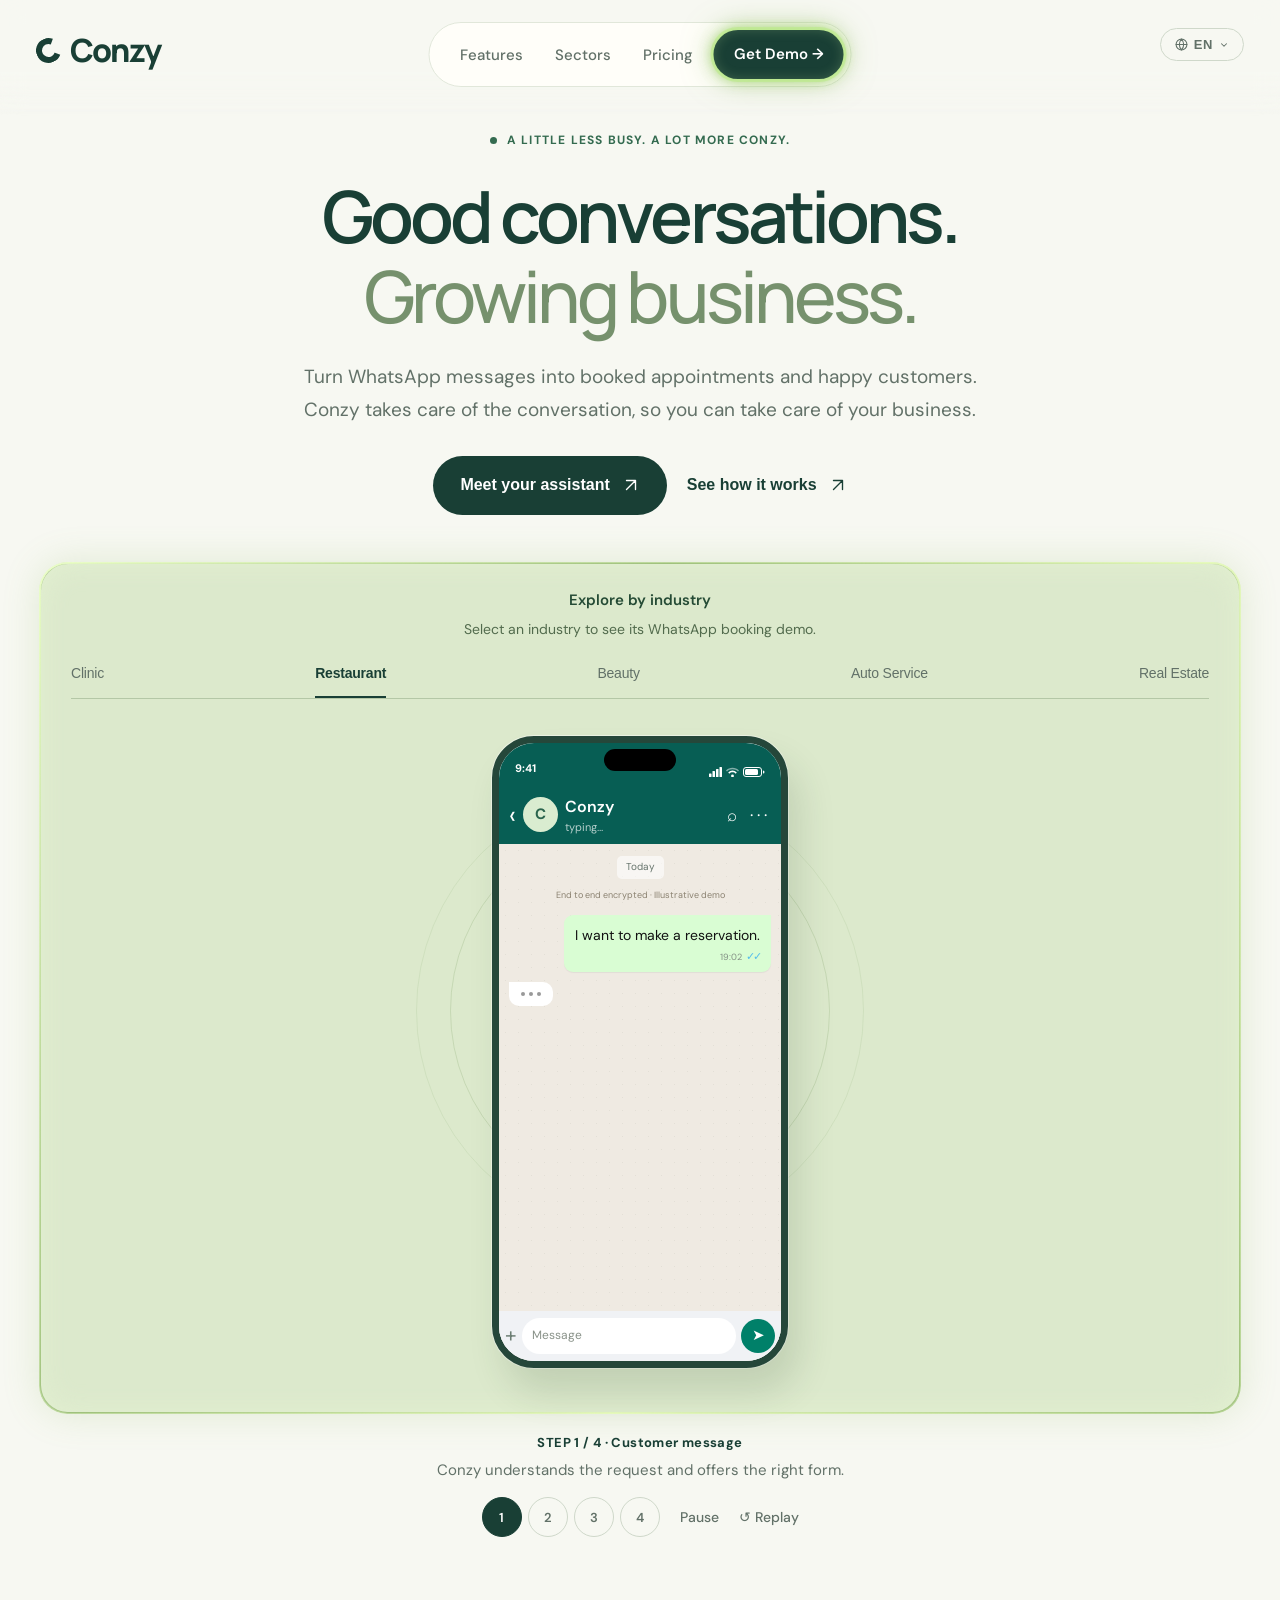
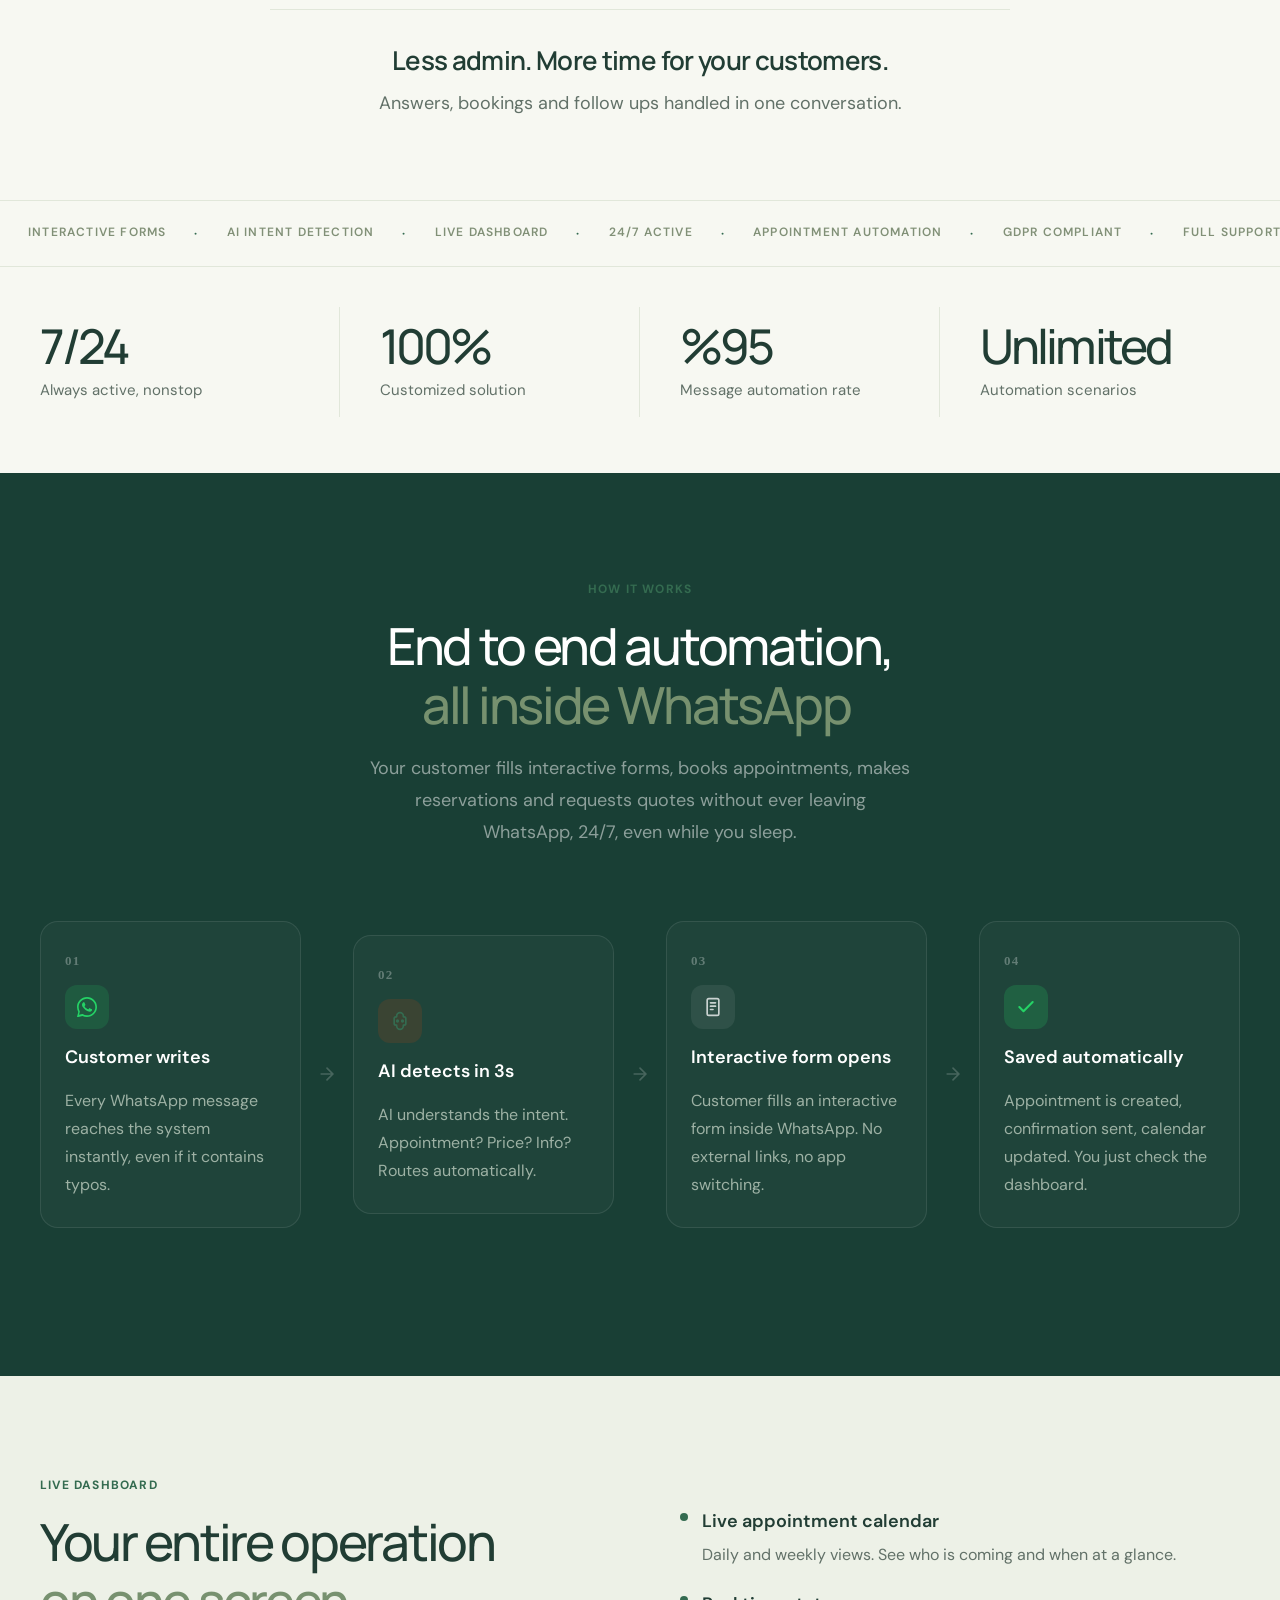
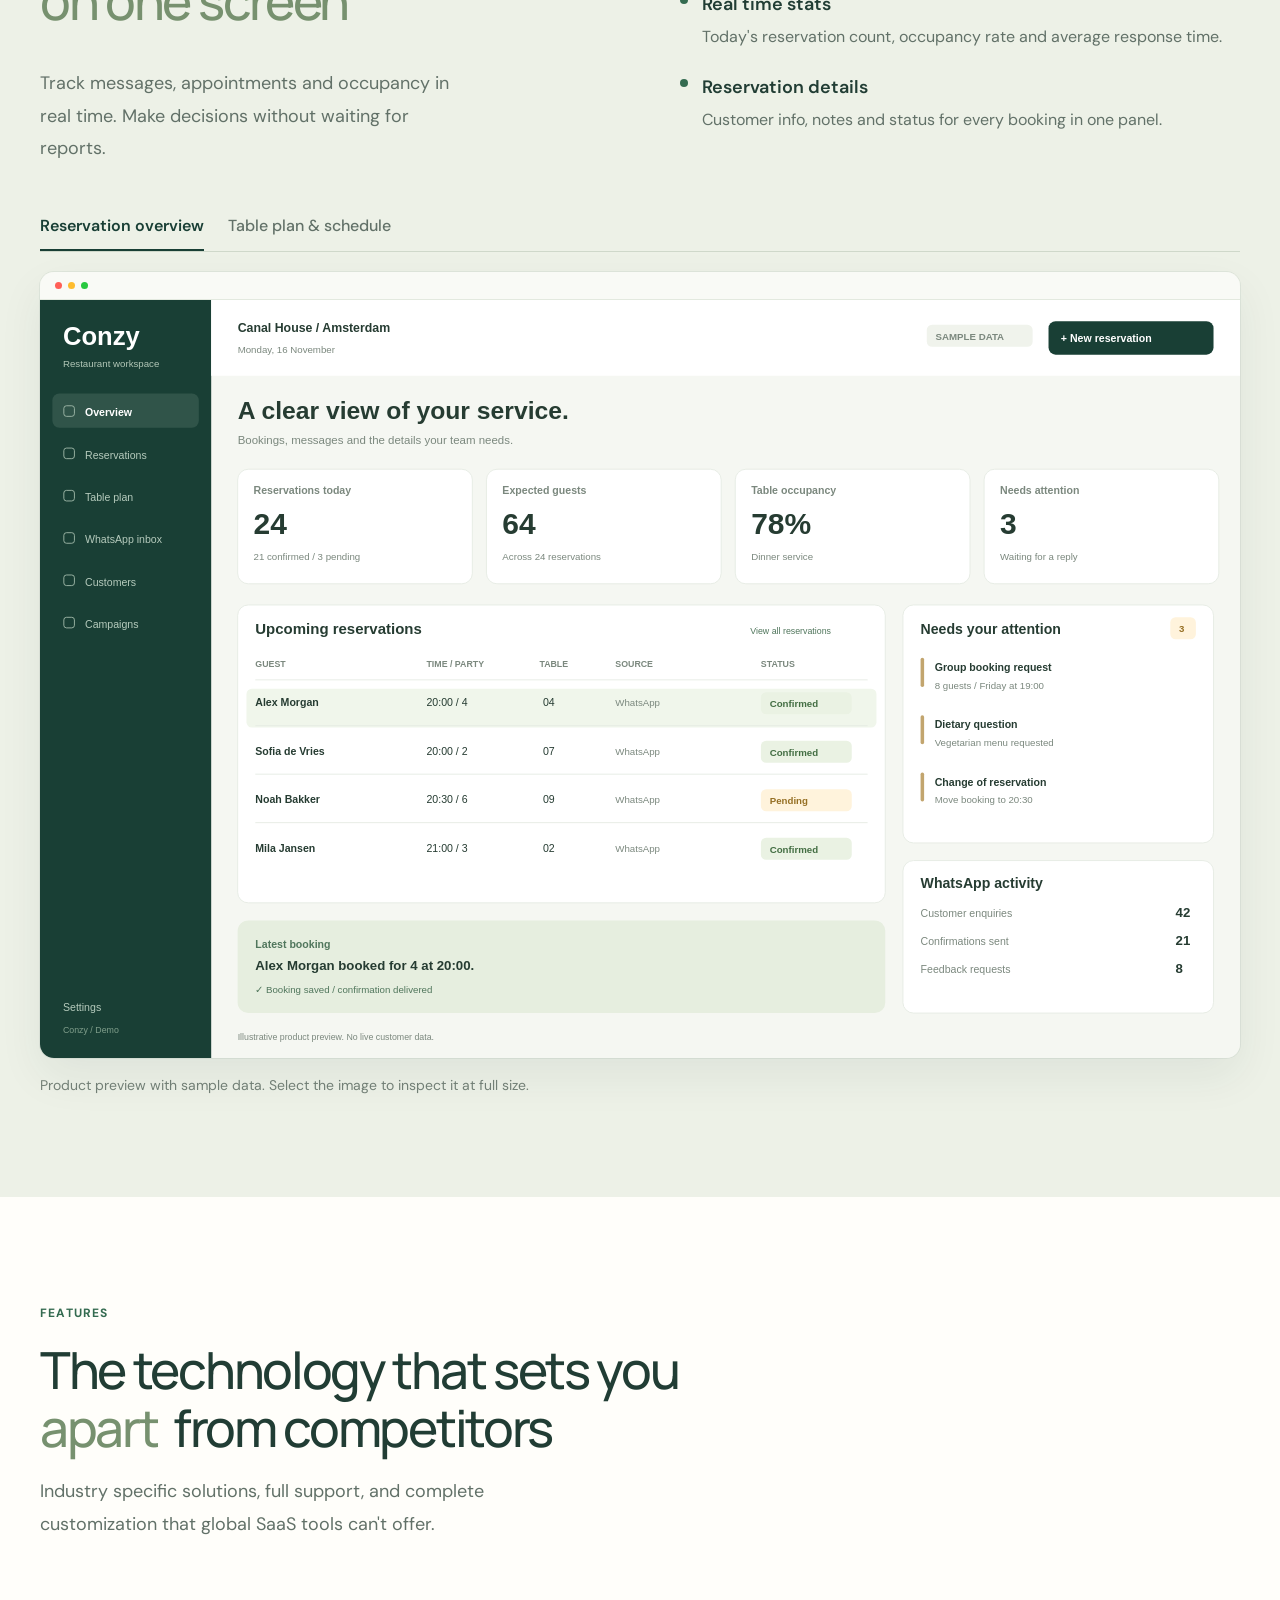
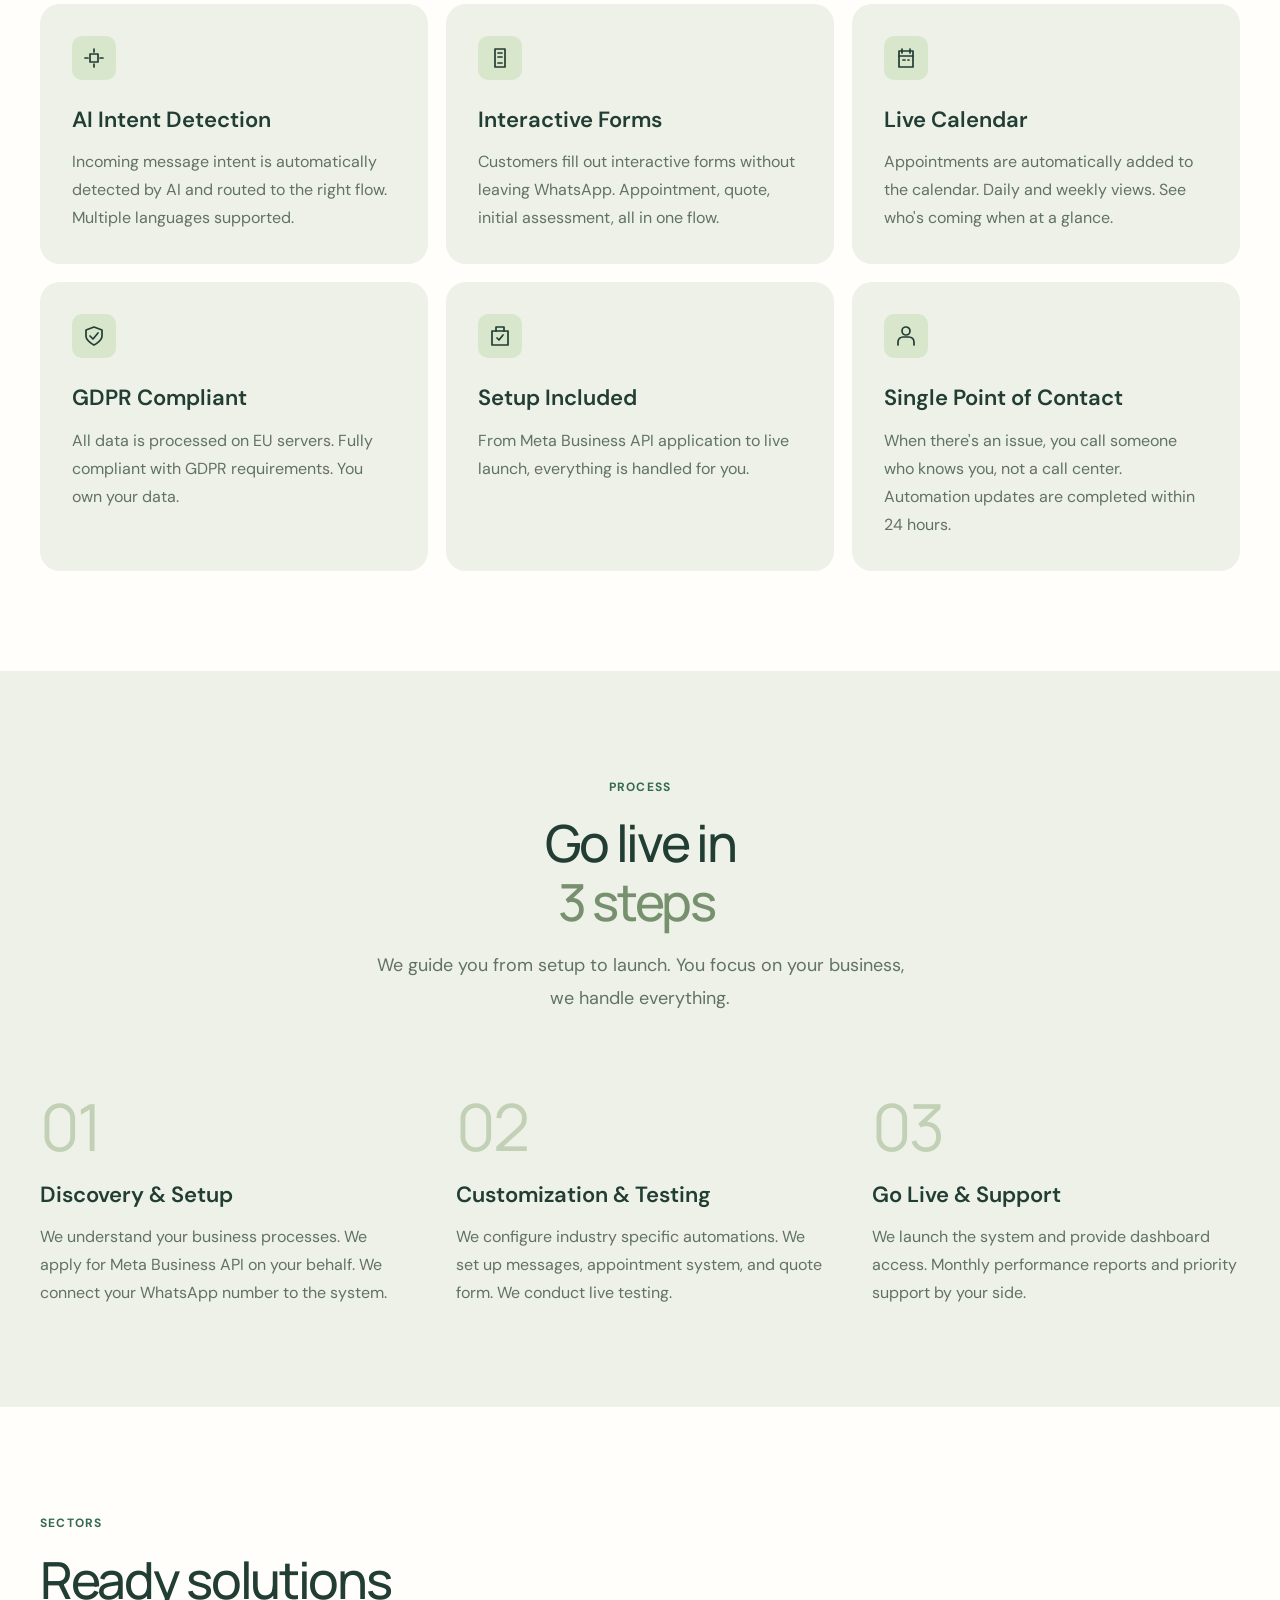
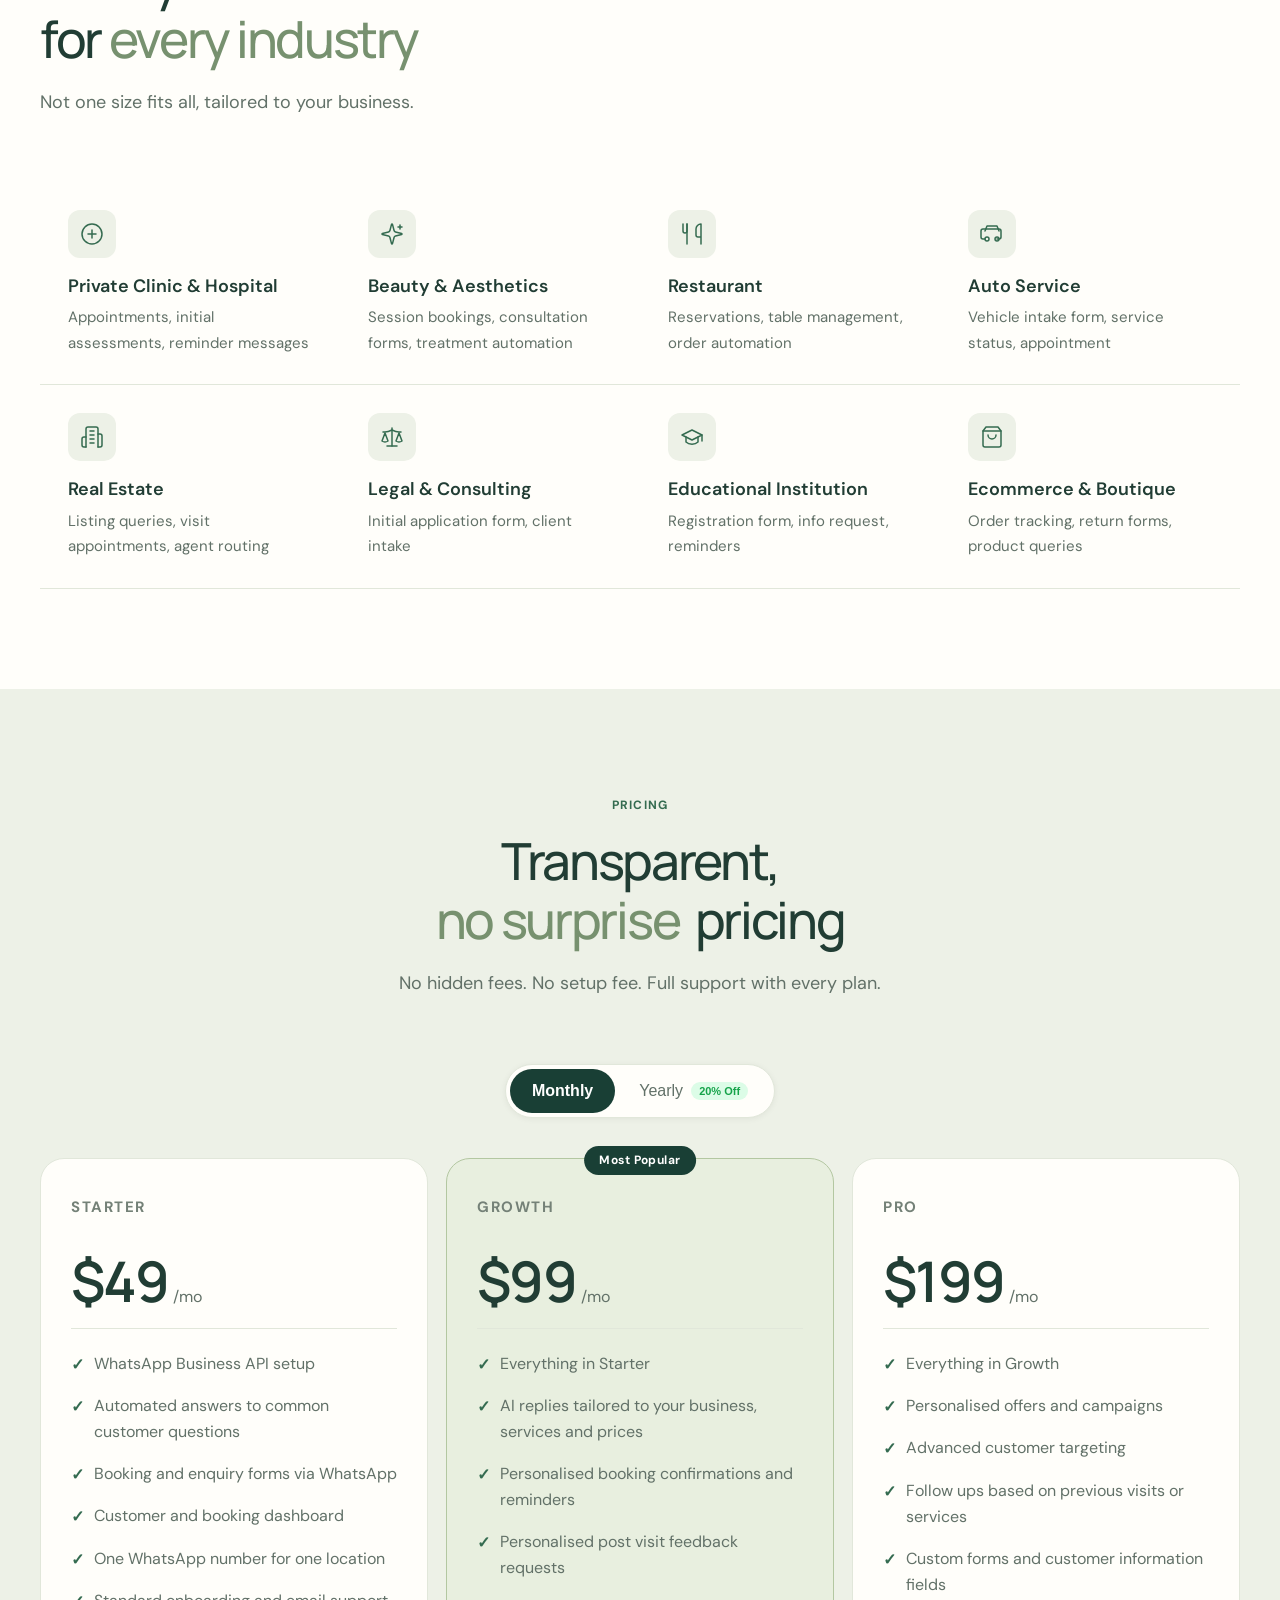
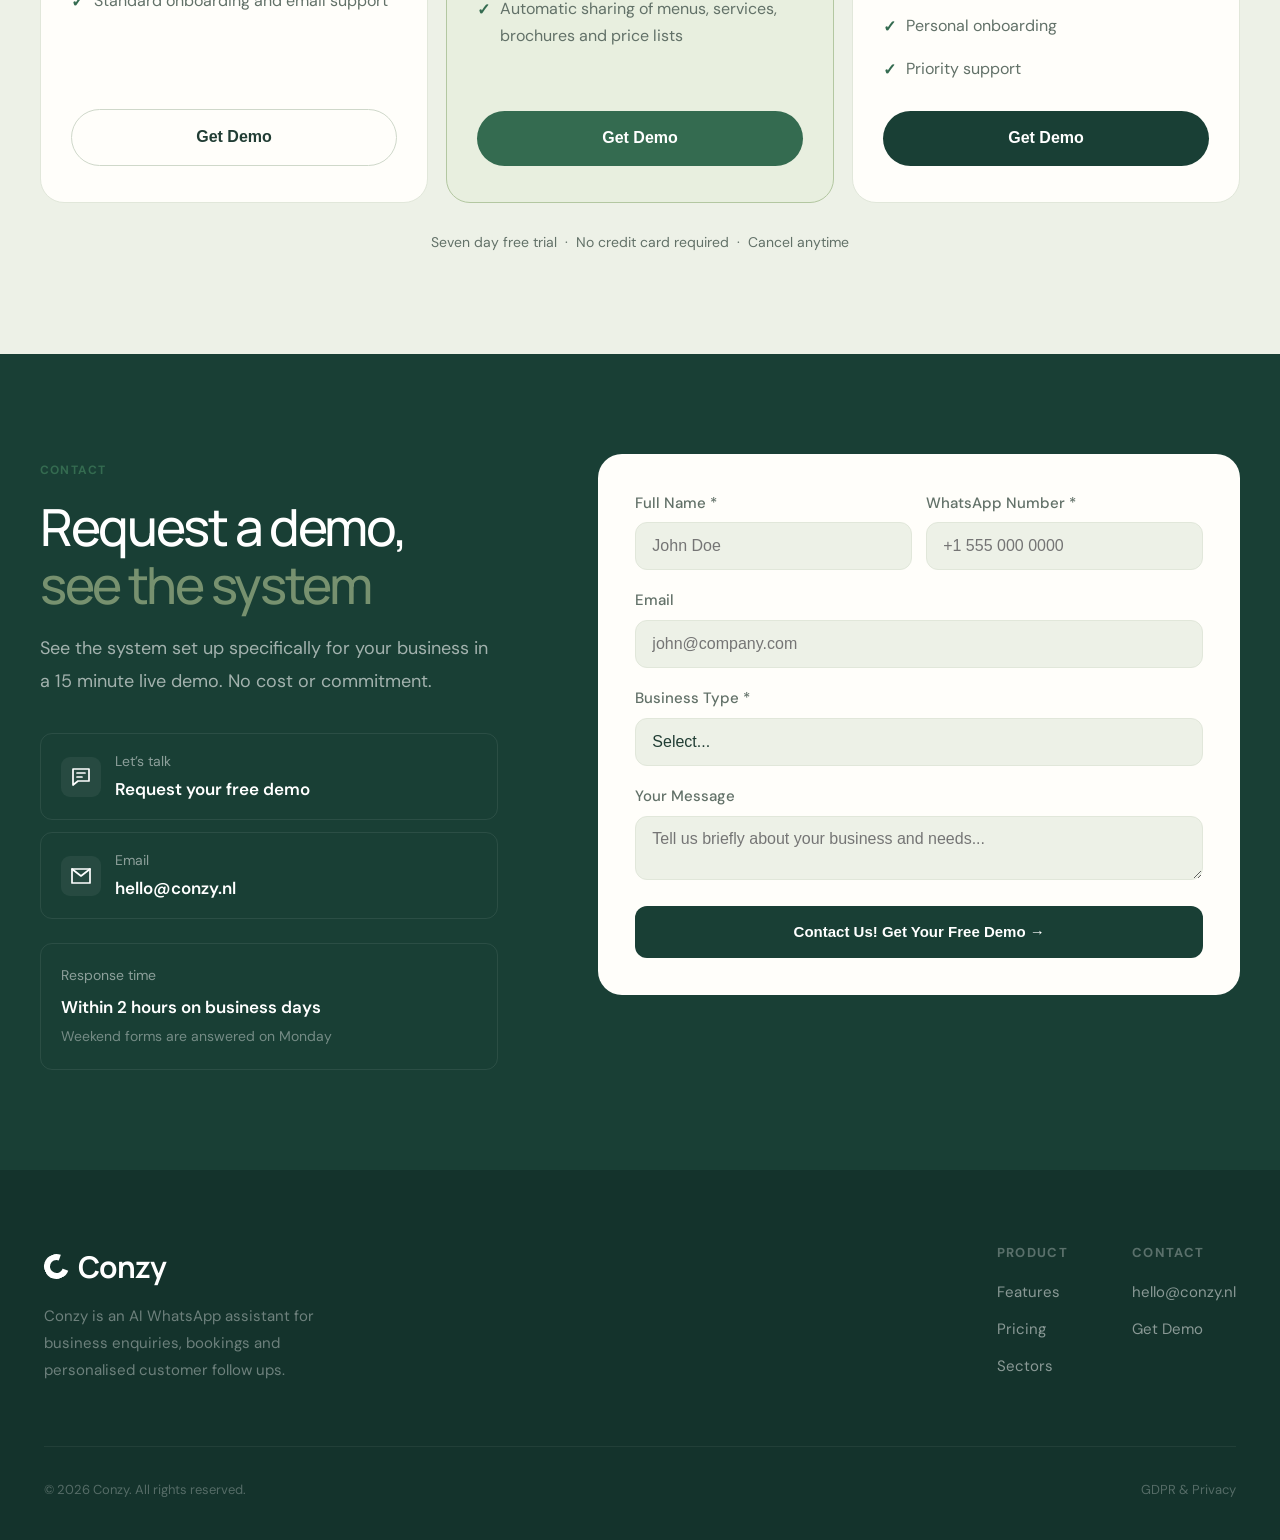
==== commit 932da9da: "website update update" ====
--- a/index.html
+++ b/index.html
@@ -1,18 +1,61 @@
 <!DOCTYPE html>
-<html lang="tr">
+<html lang="en" data-initial-lang="en">
 <head>
   <meta charset="UTF-8">
   <meta name="viewport" content="width=device-width, initial-scale=1.0">
   <meta name="theme-color" content="#F7F8F2">
-  <title>Conzy, İşletmenizin 7/24 WhatsApp Asistanı</title>
-  <meta name="description" content="Yapay zeka destekli WhatsApp chatbot ve otomasyon sistemi. Klinikler, salonlar ve işletmeler için 7/24 otomatik müşteri yönetimi.">
+  <title>Conzy | AI WhatsApp Assistant for Business</title>
   <link rel="preconnect" href="https://fonts.googleapis.com">
   <link rel="preconnect" href="https://fonts.gstatic.com" crossorigin>
-  <link href="https://fonts.googleapis.com/css2?family=DM+Sans:wght@400;500;600;700&family=Manrope:wght@400;500;600;700;800&display=swap" rel="stylesheet">
-  <link rel="icon" type="image/svg+xml" href="favicon.svg">
-  <link rel="stylesheet" href="css/style.css?v=intro-glow-29">
-  <link rel="stylesheet" href="css/conzy.css?v=intro-glow-29">
-</head>
+  <link href="https://fonts.googleapis.com/css2?family=DM+Sans:wght@400;500;600;700&amp;family=Manrope:wght@400;500;600;700;800&amp;display=swap" rel="stylesheet">
+  <link rel="icon" type="image/svg+xml" href="/favicon.svg">
+  <link rel="stylesheet" href="/css/style.css?v=brand-seo-30">
+  <link rel="stylesheet" href="/css/conzy.css?v=brand-seo-30">
+<meta name="description" content="Conzy helps your business answer customer questions, manage bookings and send personalised follow ups through WhatsApp. See the demo and explore our plans."><meta name="robots" content="index, follow, max-image-preview:large"><meta name="application-name" content="Conzy"><link rel="canonical" href="https://getconzy.com/"><link rel="alternate" href="https://getconzy.com/" hreflang="en"><link rel="alternate" href="https://getconzy.com/tr/" hreflang="tr"><link rel="alternate" href="https://getconzy.com/" hreflang="x-default"><meta property="og:type" content="website"><meta property="og:site_name" content="Conzy"><meta property="og:title" content="Conzy | AI WhatsApp Assistant for Business"><meta property="og:description" content="Conzy helps your business answer customer questions, manage bookings and send personalised follow ups through WhatsApp. See the demo and explore our plans."><meta property="og:url" content="https://getconzy.com/"><meta property="og:locale" content="en_US"><meta property="og:image" content="https://getconzy.com/assets/conzy-social.png"><meta property="og:image:width" content="1200"><meta property="og:image:height" content="630"><meta property="og:image:alt" content="Conzy WhatsApp assistant for business"><meta name="twitter:card" content="summary_large_image"><meta name="twitter:title" content="Conzy | AI WhatsApp Assistant for Business"><meta name="twitter:description" content="Conzy helps your business answer customer questions, manage bookings and send personalised follow ups through WhatsApp. See the demo and explore our plans."><meta name="twitter:image" content="https://getconzy.com/assets/conzy-social.png"><script type="application/ld+json" id="conzy-structured-data">{
+  "@context": "https://schema.org",
+  "@graph": [
+    {
+      "@type": "Organization",
+      "@id": "https://getconzy.com/#organization",
+      "name": "Conzy",
+      "url": "https://getconzy.com/",
+      "logo": {
+        "@type": "ImageObject",
+        "url": "https://getconzy.com/assets/conzy-brandmark.svg",
+        "width": 512,
+        "height": 512
+      }
+    },
+    {
+      "@type": "WebSite",
+      "@id": "https://getconzy.com/#website",
+      "name": "Conzy",
+      "alternateName": "getconzy.com",
+      "url": "https://getconzy.com/",
+      "inLanguage": [
+        "en",
+        "tr"
+      ],
+      "publisher": {
+        "@id": "https://getconzy.com/#organization"
+      }
+    },
+    {
+      "@type": "WebPage",
+      "@id": "https://getconzy.com/#webpage",
+      "url": "https://getconzy.com/",
+      "name": "Conzy | AI WhatsApp Assistant for Business",
+      "description": "Conzy helps your business answer customer questions, manage bookings and send personalised follow ups through WhatsApp. See the demo and explore our plans.",
+      "inLanguage": "en",
+      "isPartOf": {
+        "@id": "https://getconzy.com/#website"
+      },
+      "about": {
+        "@id": "https://getconzy.com/#organization"
+      }
+    }
+  ]
+}</script><noscript id="seo-no-script"><style>.fu{opacity:1!important;transform:none!important}</style></noscript></head>
 <body>
 <a class="skip-link" href="#hero">Skip to content</a>
 
@@ -23,17 +66,17 @@
 <header id="mobile-header">
   <div class="mobile-lang-dd" id="mobile-lang-dd">
     <button class="mobile-lang-trigger" id="mobile-lang-trigger">
-      <svg width="12" height="12" viewBox="0 0 24 24" fill="none" stroke="currentColor" stroke-width="2" stroke-linecap="round" stroke-linejoin="round"><circle cx="12" cy="12" r="10"/><line x1="2" y1="12" x2="22" y2="12"/><path d="M12 2a15.3 15.3 0 0 1 4 10 15.3 15.3 0 0 1-4 10 15.3 15.3 0 0 1-4-10 15.3 15.3 0 0 1 4-10z"/></svg>
-      <span class="js-lang-current">TR</span>
-      <svg class="lang-chevron" width="9" height="9" viewBox="0 0 24 24" fill="none" stroke="currentColor" stroke-width="2.5" stroke-linecap="round" stroke-linejoin="round"><polyline points="6 9 12 15 18 9"/></svg>
+      <svg width="12" height="12" viewbox="0 0 24 24" fill="none" stroke="currentColor" stroke-width="2" stroke-linecap="round" stroke-linejoin="round"><circle cx="12" cy="12" r="10"></circle><line x1="2" y1="12" x2="22" y2="12"></line><path d="M12 2a15.3 15.3 0 0 1 4 10 15.3 15.3 0 0 1-4 10 15.3 15.3 0 0 1-4-10 15.3 15.3 0 0 1 4-10z"></path></svg>
+      <span class="js-lang-current">EN</span>
+      <svg class="lang-chevron" width="9" height="9" viewbox="0 0 24 24" fill="none" stroke="currentColor" stroke-width="2.5" stroke-linecap="round" stroke-linejoin="round"><polyline points="6 9 12 15 18 9"></polyline></svg>
     </button>
     <div class="mobile-lang-menu" id="mobile-lang-menu">
-      <button class="lang-opt" data-lang="tr"> Türkçe</button>
-      <button class="lang-opt" data-lang="en"> English</button>
+      <a class="lang-opt" data-lang="tr" href="/tr/" hreflang="tr" lang="tr"> Türkçe</a>
+      <a class="lang-opt active" data-lang="en" href="/" hreflang="en" lang="en"> English</a>
     </div>
   </div>
   <a href="#" class="mobile-logo"><div class="logo-mark"></div>Conzy</a>
-  <button class="hamburger" id="hamburger" aria-label="Menü" data-i18n-aria="hamburger-aria">
+  <button class="hamburger" id="hamburger" aria-label="Menu" data-i18n-aria="hamburger-aria">
     <span></span><span></span><span></span>
   </button>
 </header>
@@ -42,17 +85,17 @@
 <nav id="mobile-menu">
   <div class="mmenu-top">
     <a href="#" class="mmenu-logo"><div class="logo-mark"></div>Conzy</a>
-    <button class="mmenu-close" id="mmenu-close" aria-label="Kapat" data-i18n-aria="mmenu-close-aria">
-      <svg width="18" height="18" viewBox="0 0 24 24" fill="none" stroke="currentColor" stroke-width="2.5" stroke-linecap="round"><line x1="18" y1="6" x2="6" y2="18"/><line x1="6" y1="6" x2="18" y2="18"/></svg>
+    <button class="mmenu-close" id="mmenu-close" aria-label="Close" data-i18n-aria="mmenu-close-aria">
+      <svg width="18" height="18" viewbox="0 0 24 24" fill="none" stroke="currentColor" stroke-width="2.5" stroke-linecap="round"><line x1="18" y1="6" x2="6" y2="18"></line><line x1="6" y1="6" x2="18" y2="18"></line></svg>
     </button>
   </div>
   <div class="mmenu-links">
-    <a href="#flow-pipeline" data-i18n="nav-features">Özellikler</a>
-    <a href="#sectors" data-i18n="nav-sectors">Sektörler</a>
-    <a href="#pricing" data-i18n="nav-pricing">Fiyatlar</a>
+    <a href="#flow-pipeline" data-i18n="nav-features">Features</a>
+    <a href="#sectors" data-i18n="nav-sectors">Sectors</a>
+    <a href="#pricing" data-i18n="nav-pricing">Pricing</a>
   </div>
   <div class="mmenu-bottom">
-    <a href="#contact" class="mmenu-cta" data-i18n="nav-cta">Demo İste →</a>
+    <a href="#contact" class="mmenu-cta" data-i18n="nav-cta">Get Demo →</a>
   </div>
 </nav>
 <div id="mobile-overlay"></div>
@@ -63,13 +106,13 @@
 <!-- ══════════════════════════ LANG TOGGLE ══════════════════════════ -->
 <div class="lang-dd" id="lang-dd">
   <button class="lang-trigger" id="lang-trigger">
-    <svg width="13" height="13" viewBox="0 0 24 24" fill="none" stroke="currentColor" stroke-width="2" stroke-linecap="round" stroke-linejoin="round"><circle cx="12" cy="12" r="10"/><line x1="2" y1="12" x2="22" y2="12"/><path d="M12 2a15.3 15.3 0 0 1 4 10 15.3 15.3 0 0 1-4 10 15.3 15.3 0 0 1-4-10 15.3 15.3 0 0 1 4-10z"/></svg>
-    <span id="lang-current" class="js-lang-current">TR</span>
-    <svg class="lang-chevron" width="10" height="10" viewBox="0 0 24 24" fill="none" stroke="currentColor" stroke-width="2.5" stroke-linecap="round" stroke-linejoin="round"><polyline points="6 9 12 15 18 9"/></svg>
+    <svg width="13" height="13" viewbox="0 0 24 24" fill="none" stroke="currentColor" stroke-width="2" stroke-linecap="round" stroke-linejoin="round"><circle cx="12" cy="12" r="10"></circle><line x1="2" y1="12" x2="22" y2="12"></line><path d="M12 2a15.3 15.3 0 0 1 4 10 15.3 15.3 0 0 1-4 10 15.3 15.3 0 0 1-4-10 15.3 15.3 0 0 1 4-10z"></path></svg>
+    <span id="lang-current" class="js-lang-current">EN</span>
+    <svg class="lang-chevron" width="10" height="10" viewbox="0 0 24 24" fill="none" stroke="currentColor" stroke-width="2.5" stroke-linecap="round" stroke-linejoin="round"><polyline points="6 9 12 15 18 9"></polyline></svg>
   </button>
   <div class="lang-menu" id="lang-menu">
-    <button class="lang-opt" data-lang="tr"> Türkçe</button>
-    <button class="lang-opt" data-lang="en"> English</button>
+    <a class="lang-opt" data-lang="tr" href="/tr/" hreflang="tr" lang="tr"> Türkçe</a>
+    <a class="lang-opt active" data-lang="en" href="/" hreflang="en" lang="en"> English</a>
   </div>
 </div>
 
@@ -77,12 +120,12 @@
 <nav id="nav">
   <div class="nav-inner">
     <ul class="nav-links">
-      <li><a href="#flow-pipeline" data-i18n="nav-features">Özellikler</a></li>
-      <li><a href="#sectors" data-i18n="nav-sectors">Sektörler</a></li>
-      <li><a href="#pricing" data-i18n="nav-pricing">Fiyatlar</a></li>
+      <li><a href="#flow-pipeline" data-i18n="nav-features">Features</a></li>
+      <li><a href="#sectors" data-i18n="nav-sectors">Sectors</a></li>
+      <li><a href="#pricing" data-i18n="nav-pricing">Pricing</a></li>
     </ul>
     <div class="nav-right">
-      <a href="#contact" class="nav-cta" data-i18n="nav-cta">Demo İste →</a>
+      <a href="#contact" class="nav-cta" data-i18n="nav-cta">Get Demo →</a>
     </div>
   </div>
 </nav>
@@ -93,14 +136,12 @@
 
     <!-- Centered copy -->
     <div class="hero-copy">
-      <div class="hero-tag"><div class="hero-tag-line"></div><span data-i18n="hero-tag">WhatsApp Otomasyon</span></div>
-      <h1 data-i18n="hero-h1">Müşteriniz Yazar,<br><em>Sistem</em> Halleder</h1>
-      <p class="hero-desc" data-i18n="hero-desc">
-        Yapay zeka destekli WhatsApp chatbot ve otomasyon sistemi. Randevu alın, teklif gönderin, müşteri sorularını otomatik yanıtlayın, 7/24, hiç durmadan.
-      </p>
+      <div class="hero-tag"><div class="hero-tag-line"></div><span data-i18n="hero-tag">A little less busy. A lot more Conzy.</span></div>
+      <h1 data-i18n="hero-h1">Good conversations.<br><em>Growing business.</em></h1>
+      <p class="hero-desc" data-i18n="hero-desc">Turn WhatsApp messages into booked appointments and happy customers. Conzy takes care of the conversation, so you can take care of your business.</p>
       <div class="hero-actions">
-        <a href="#contact" class="btn btn-orange"><span data-i18n="hero-btn-demo">Demo İste</span><svg class="button-arrow" width="18" height="18" viewBox="0 0 24 24" fill="none" stroke="currentColor" stroke-width="1.8" stroke-linecap="round" stroke-linejoin="round" aria-hidden="true" focusable="false"><path d="M6 18 18 6M6 6h12v12"/></svg></a>
-        <a href="#flow-pipeline" class="btn btn-ghost"><span data-i18n="hero-btn-how">Nasıl Çalışır?</span><svg class="button-arrow" width="18" height="18" viewBox="0 0 24 24" fill="none" stroke="currentColor" stroke-width="1.8" stroke-linecap="round" stroke-linejoin="round" aria-hidden="true" focusable="false"><path d="M6 18 18 6M6 6h12v12"/></svg></a>
+        <a href="#contact" class="btn btn-orange"><span data-i18n="hero-btn-demo">Meet your assistant</span><svg class="button-arrow" width="18" height="18" viewbox="0 0 24 24" fill="none" stroke="currentColor" stroke-width="1.8" stroke-linecap="round" stroke-linejoin="round" aria-hidden="true" focusable="false"><path d="M6 18 18 6M6 6h12v12"></path></svg></a>
+        <a href="#flow-pipeline" class="btn btn-ghost"><span data-i18n="hero-btn-how">See how it works</span><svg class="button-arrow" width="18" height="18" viewbox="0 0 24 24" fill="none" stroke="currentColor" stroke-width="1.8" stroke-linecap="round" stroke-linejoin="round" aria-hidden="true" focusable="false"><path d="M6 18 18 6M6 6h12v12"></path></svg></a>
       </div>
 
 
@@ -108,23 +149,23 @@
     </div>
 
     <!-- Right: real hand-holding-phone photo with animated screen overlay -->
-    <div class="hero-visual">
+    <div class="hero-visual" data-nosnippet="">
       <!-- Sector switcher — changes the phone demo live -->
       <div class="hero-sector-tabs" id="hero-sector-tabs">
-        <span class="sector-tabs-label" data-i18n="sector-tabs-label">Sektöre göre inceleyin</span>
-        <p class="sector-tabs-description" data-i18n="sector-tabs-description">Sektörünüzün rezervasyon akışını önizleyin.</p>
+        <span class="sector-tabs-label" data-i18n="sector-tabs-label">Explore by industry</span>
+        <p class="sector-tabs-description" data-i18n="sector-tabs-description">Select an industry to see its WhatsApp booking demo.</p>
         <div class="sector-tabs-row" role="group" aria-label="Industry demos">
-          <button class="sector-tab" data-sector="klinik"><span data-i18n="st-klinik">Klinik</span></button>
-          <button class="sector-tab active" data-sector="restoran"><span data-i18n="st-restoran">Restoran</span></button>
-          <button class="sector-tab" data-sector="guzellik"><span data-i18n="st-guzellik">Güzellik</span></button>
-          <button class="sector-tab" data-sector="servis"><span data-i18n="st-servis">Oto Servis</span></button>
-          <button class="sector-tab" data-sector="emlak"><span data-i18n="st-emlak">Gayrimenkul</span></button>
+          <button class="sector-tab" data-sector="klinik"><span data-i18n="st-klinik">Clinic</span></button>
+          <button class="sector-tab active" data-sector="restoran"><span data-i18n="st-restoran">Restaurant</span></button>
+          <button class="sector-tab" data-sector="guzellik"><span data-i18n="st-guzellik">Beauty</span></button>
+          <button class="sector-tab" data-sector="servis"><span data-i18n="st-servis">Auto Service</span></button>
+          <button class="sector-tab" data-sector="emlak"><span data-i18n="st-emlak">Real Estate</span></button>
         </div>
       </div>
       <div class="demo-controls"><div class="demo-step-label"></div><p class="demo-step-description"></p><div class="demo-navigation"><div class="demo-steps" aria-label="Demo steps"></div><button type="button" class="demo-pause"></button><button type="button" class="demo-replay"></button></div></div>
       
       <div class="scene-orbit" aria-hidden="true"></div>
-      <div class="scene-note note-top"><span class="note-icon" aria-hidden="true"><svg class="inline-arrow" width="16" height="16" viewBox="0 0 24 24" fill="none" stroke="currentColor" stroke-width="1.8" stroke-linecap="round" stroke-linejoin="round" aria-hidden="true" focusable="false"><path d="M6 18 18 6M6 6h12v12"/></svg></span><div><strong data-i18n="scene-booked">Appointment booked</strong><span data-i18n="scene-sync">Calendar updated automatically</span></div></div>
+      <div class="scene-note note-top"><span class="note-icon" aria-hidden="true"><svg class="inline-arrow" width="16" height="16" viewbox="0 0 24 24" fill="none" stroke="currentColor" stroke-width="1.8" stroke-linecap="round" stroke-linejoin="round" aria-hidden="true" focusable="false"><path d="M6 18 18 6M6 6h12v12"></path></svg></span><div><strong data-i18n="scene-booked">Appointment booked</strong><span data-i18n="scene-sync">Calendar updated automatically</span></div></div>
       <div class="scene-note note-bottom"><span class="note-icon" aria-hidden="true">✓</span><div><strong data-i18n="scene-online">Always here for your customers</strong><span data-i18n="scene-hours">Even after closing time.</span></div></div>
       <!--
         Aspect-ratio box trick: padding-top = (1056/976)*100 = 108.2%
@@ -137,7 +178,7 @@
         <div class="hero-img-wrap">
 
           <!-- The hand+phone photo fills the aspect-ratio box -->
-          <img src="hand1.jpg" alt="" aria-hidden="true" class="hero-hand-img">
+          <img src="/hand1.jpg" alt="" aria-hidden="true" class="hero-hand-img">
 
           <!--
             hand1.jpg: 948×1059
@@ -157,9 +198,9 @@
               <span class="psb-time">9:41</span>
               <div class="psb-di"></div>
               <div class="psb-icons">
-                <svg width="13" height="10" viewBox="0 0 13 10" fill="currentColor"><rect x="0" y="6.5" width="2.5" height="3.5" rx=".5"/><rect x="3.5" y="4" width="2.5" height="6" rx=".5"/><rect x="7" y="2" width="2.5" height="8" rx=".5"/><rect x="10.5" y="0" width="2.5" height="10" rx=".5"/></svg>
-                <svg width="13" height="10" viewBox="0 0 13 10" fill="currentColor"><circle cx="6.5" cy="9" r="1.4"/><path d="M3.3 6.7C4.2 5.8 5.3 5.3 6.5 5.3s2.3.5 3.2 1.4l1.1-1.1C9.5 4.3 8.1 3.6 6.5 3.6S3.5 4.3 2.2 5.6z"/><path d="M1 4.5C2.3 3.1 4.3 2.2 6.5 2.2s4.2.9 5.5 2.3L13 3.4C11.3 1.7 9 .7 6.5.7S1.7 1.7 0 3.4z" opacity=".5"/></svg>
-                <svg width="22" height="10" viewBox="0 0 22 10" fill="currentColor"><rect x=".5" y=".5" width="18" height="9" rx="2.5" fill="none" stroke="currentColor" stroke-width="1"/><path d="M20 3.5v3a1.5 1.5 0 0 0 0-3z"/><rect x="2" y="2" width="13" height="6" rx="1.5"/></svg>
+                <svg width="13" height="10" viewbox="0 0 13 10" fill="currentColor"><rect x="0" y="6.5" width="2.5" height="3.5" rx=".5"></rect><rect x="3.5" y="4" width="2.5" height="6" rx=".5"></rect><rect x="7" y="2" width="2.5" height="8" rx=".5"></rect><rect x="10.5" y="0" width="2.5" height="10" rx=".5"></rect></svg>
+                <svg width="13" height="10" viewbox="0 0 13 10" fill="currentColor"><circle cx="6.5" cy="9" r="1.4"></circle><path d="M3.3 6.7C4.2 5.8 5.3 5.3 6.5 5.3s2.3.5 3.2 1.4l1.1-1.1C9.5 4.3 8.1 3.6 6.5 3.6S3.5 4.3 2.2 5.6z"></path><path d="M1 4.5C2.3 3.1 4.3 2.2 6.5 2.2s4.2.9 5.5 2.3L13 3.4C11.3 1.7 9 .7 6.5.7S1.7 1.7 0 3.4z" opacity=".5"></path></svg>
+                <svg width="22" height="10" viewbox="0 0 22 10" fill="currentColor"><rect x=".5" y=".5" width="18" height="9" rx="2.5" fill="none" stroke="currentColor" stroke-width="1"></rect><path d="M20 3.5v3a1.5 1.5 0 0 0 0-3z"></path><rect x="2" y="2" width="13" height="6" rx="1.5"></rect></svg>
               </div>
             </div>
             <div class="wa-bg">
@@ -193,7 +234,7 @@
               </div>
               <div class="wa-inp-bar">
                 <div class="wa-inp">Mesaj yazın...</div>
-                <div class="wa-mic"><svg class="site-icon" width="24" height="24" viewBox="0 0 24 24" fill="none" stroke="currentColor" stroke-width="1.7" stroke-linecap="round" stroke-linejoin="round" aria-hidden="true" focusable="false"><path d="M9 5a3 3 0 0 1 6 0v7a3 3 0 0 1-6 0V5Z"/><path d="M6 10v2a6 6 0 0 0 12 0v-2M12 18v4m-4 0h8"/></svg></div>
+                <div class="wa-mic"><svg class="site-icon" width="24" height="24" viewbox="0 0 24 24" fill="none" stroke="currentColor" stroke-width="1.7" stroke-linecap="round" stroke-linejoin="round" aria-hidden="true" focusable="false"><path d="M9 5a3 3 0 0 1 6 0v7a3 3 0 0 1-6 0V5Z"></path><path d="M6 10v2a6 6 0 0 0 12 0v-2M12 18v4m-4 0h8"></path></svg></div>
               </div>
             </div>
           </div>
@@ -204,9 +245,9 @@
               <span class="psb-time">9:41</span>
               <div class="psb-di"></div>
               <div class="psb-icons">
-                <svg width="13" height="10" viewBox="0 0 13 10" fill="currentColor"><rect x="0" y="6.5" width="2.5" height="3.5" rx=".5"/><rect x="3.5" y="4" width="2.5" height="6" rx=".5"/><rect x="7" y="2" width="2.5" height="8" rx=".5"/><rect x="10.5" y="0" width="2.5" height="10" rx=".5"/></svg>
-                <svg width="13" height="10" viewBox="0 0 13 10" fill="currentColor"><circle cx="6.5" cy="9" r="1.4"/><path d="M3.3 6.7C4.2 5.8 5.3 5.3 6.5 5.3s2.3.5 3.2 1.4l1.1-1.1C9.5 4.3 8.1 3.6 6.5 3.6S3.5 4.3 2.2 5.6z"/><path d="M1 4.5C2.3 3.1 4.3 2.2 6.5 2.2s4.2.9 5.5 2.3L13 3.4C11.3 1.7 9 .7 6.5.7S1.7 1.7 0 3.4z" opacity=".5"/></svg>
-                <svg width="22" height="10" viewBox="0 0 22 10" fill="currentColor"><rect x=".5" y=".5" width="18" height="9" rx="2.5" fill="none" stroke="currentColor" stroke-width="1"/><path d="M20 3.5v3a1.5 1.5 0 0 0 0-3z"/><rect x="2" y="2" width="13" height="6" rx="1.5"/></svg>
+                <svg width="13" height="10" viewbox="0 0 13 10" fill="currentColor"><rect x="0" y="6.5" width="2.5" height="3.5" rx=".5"></rect><rect x="3.5" y="4" width="2.5" height="6" rx=".5"></rect><rect x="7" y="2" width="2.5" height="8" rx=".5"></rect><rect x="10.5" y="0" width="2.5" height="10" rx=".5"></rect></svg>
+                <svg width="13" height="10" viewbox="0 0 13 10" fill="currentColor"><circle cx="6.5" cy="9" r="1.4"></circle><path d="M3.3 6.7C4.2 5.8 5.3 5.3 6.5 5.3s2.3.5 3.2 1.4l1.1-1.1C9.5 4.3 8.1 3.6 6.5 3.6S3.5 4.3 2.2 5.6z"></path><path d="M1 4.5C2.3 3.1 4.3 2.2 6.5 2.2s4.2.9 5.5 2.3L13 3.4C11.3 1.7 9 .7 6.5.7S1.7 1.7 0 3.4z" opacity=".5"></path></svg>
+                <svg width="22" height="10" viewbox="0 0 22 10" fill="currentColor"><rect x=".5" y=".5" width="18" height="9" rx="2.5" fill="none" stroke="currentColor" stroke-width="1"></rect><path d="M20 3.5v3a1.5 1.5 0 0 0 0-3z"></path><rect x="2" y="2" width="13" height="6" rx="1.5"></rect></svg>
               </div>
             </div>
             <div class="flow-scr">
@@ -265,9 +306,9 @@
               <span class="psb-time">9:41</span>
               <div class="psb-di"></div>
               <div class="psb-icons">
-                <svg width="13" height="10" viewBox="0 0 13 10" fill="currentColor"><rect x="0" y="6.5" width="2.5" height="3.5" rx=".5"/><rect x="3.5" y="4" width="2.5" height="6" rx=".5"/><rect x="7" y="2" width="2.5" height="8" rx=".5"/><rect x="10.5" y="0" width="2.5" height="10" rx=".5"/></svg>
-                <svg width="13" height="10" viewBox="0 0 13 10" fill="currentColor"><circle cx="6.5" cy="9" r="1.4"/><path d="M3.3 6.7C4.2 5.8 5.3 5.3 6.5 5.3s2.3.5 3.2 1.4l1.1-1.1C9.5 4.3 8.1 3.6 6.5 3.6S3.5 4.3 2.2 5.6z"/><path d="M1 4.5C2.3 3.1 4.3 2.2 6.5 2.2s4.2.9 5.5 2.3L13 3.4C11.3 1.7 9 .7 6.5.7S1.7 1.7 0 3.4z" opacity=".5"/></svg>
-                <svg width="22" height="10" viewBox="0 0 22 10" fill="currentColor"><rect x=".5" y=".5" width="18" height="9" rx="2.5" fill="none" stroke="currentColor" stroke-width="1"/><path d="M20 3.5v3a1.5 1.5 0 0 0 0-3z"/><rect x="2" y="2" width="13" height="6" rx="1.5"/></svg>
+                <svg width="13" height="10" viewbox="0 0 13 10" fill="currentColor"><rect x="0" y="6.5" width="2.5" height="3.5" rx=".5"></rect><rect x="3.5" y="4" width="2.5" height="6" rx=".5"></rect><rect x="7" y="2" width="2.5" height="8" rx=".5"></rect><rect x="10.5" y="0" width="2.5" height="10" rx=".5"></rect></svg>
+                <svg width="13" height="10" viewbox="0 0 13 10" fill="currentColor"><circle cx="6.5" cy="9" r="1.4"></circle><path d="M3.3 6.7C4.2 5.8 5.3 5.3 6.5 5.3s2.3.5 3.2 1.4l1.1-1.1C9.5 4.3 8.1 3.6 6.5 3.6S3.5 4.3 2.2 5.6z"></path><path d="M1 4.5C2.3 3.1 4.3 2.2 6.5 2.2s4.2.9 5.5 2.3L13 3.4C11.3 1.7 9 .7 6.5.7S1.7 1.7 0 3.4z" opacity=".5"></path></svg>
+                <svg width="22" height="10" viewbox="0 0 22 10" fill="currentColor"><rect x=".5" y=".5" width="18" height="9" rx="2.5" fill="none" stroke="currentColor" stroke-width="1"></rect><path d="M20 3.5v3a1.5 1.5 0 0 0 0-3z"></path><rect x="2" y="2" width="13" height="6" rx="1.5"></rect></svg>
               </div>
             </div>
             <div class="dash-scr">
@@ -337,8 +378,8 @@
     </div><!-- /hero-visual -->
 
       <div class="hero-benefit">
-        <h3 data-i18n="hero-benefit-title">Daha az iş yükü. Müşterilerinize daha çok zaman.</h3>
-        <p data-i18n="hero-benefit-description">Sorular, rezervasyonlar ve takip mesajları tek bir sohbette yönetilir.</p>
+        <h3 data-i18n="hero-benefit-title">Less admin. More time for your customers.</h3>
+        <p data-i18n="hero-benefit-description">Answers, bookings and follow ups handled in one conversation.</p>
       </div>
 
   </div><!-- /hero-inner -->
@@ -346,7 +387,7 @@
 
 <!-- ══════════════════════════ MARQUEE ══════════════════════════ -->
 <div id="marquee">
-  <div class="marquee-track" role="marquee" aria-label="Conzy özellik bandı" data-i18n-aria="marquee-track-aria">
+  <div class="marquee-track" role="marquee" aria-label="Conzy feature band" data-i18n-aria="marquee-track-aria">
     <div class="marquee-item">İnteraktif Formlar <span class="ms">·</span> AI Intent Algılama <span class="ms">·</span> Canlı Dashboard <span class="ms">·</span> 7/24 Aktif <span class="ms">·</span> Randevu Otomasyonu <span class="ms">·</span> KVKK Uyumlu <span class="ms">·</span> Türkçe Destek <span class="ms">·</span> Kurulum Dahil <span class="ms">·</span></div>
     <div class="marquee-item" aria-hidden="true">İnteraktif Formlar <span class="ms">·</span> AI Intent Algılama <span class="ms">·</span> Canlı Dashboard <span class="ms">·</span> 7/24 Aktif <span class="ms">·</span> Randevu Otomasyonu <span class="ms">·</span> KVKK Uyumlu <span class="ms">·</span> Türkçe Destek <span class="ms">·</span> Kurulum Dahil <span class="ms">·</span></div>
     <div class="marquee-item" aria-hidden="true">İnteraktif Formlar <span class="ms">·</span> AI Intent Algılama <span class="ms">·</span> Canlı Dashboard <span class="ms">·</span> 7/24 Aktif <span class="ms">·</span> Randevu Otomasyonu <span class="ms">·</span> KVKK Uyumlu <span class="ms">·</span> Türkçe Destek <span class="ms">·</span> Kurulum Dahil <span class="ms">·</span></div>
@@ -359,19 +400,19 @@
   <div class="stats-inner">
     <div class="stat fu">
       <div class="stat-n">7/24</div>
-      <div class="stat-l" data-i18n="stat-1">Kesintisiz aktif çalışır</div>
+      <div class="stat-l" data-i18n="stat-1">Always active, nonstop</div>
     </div>
     <div class="stat fu">
-      <div class="stat-n" data-i18n="stat-2-n">%100</div>
-      <div class="stat-l" data-i18n="stat-2">Özelleştirilmiş çözüm</div>
+      <div class="stat-n" data-i18n="stat-2-n">100%</div>
+      <div class="stat-l" data-i18n="stat-2">Customized solution</div>
     </div>
     <div class="stat fu">
       <div class="stat-n">%95</div>
-      <div class="stat-l" data-i18n="stat-3">Mesaj otomasyon oranı</div>
+      <div class="stat-l" data-i18n="stat-3">Message automation rate</div>
     </div>
     <div class="stat fu">
-      <div class="stat-n" data-i18n="stat-4-n">Sınırsız</div>
-      <div class="stat-l" data-i18n="stat-4">Otomasyon senaryosu sayısı</div>
+      <div class="stat-n" data-i18n="stat-4-n">Unlimited</div>
+      <div class="stat-l" data-i18n="stat-4">Automation scenarios</div>
     </div>
   </div>
 </section>
@@ -381,9 +422,9 @@
   <div class="inner">
 
     <div class="center fu" style="margin-bottom:72px">
-      <div class="tag" style="color:var(--orange)" data-i18n="pipe-tag">Nasıl Çalışır</div>
-      <h2 style="color:#fff" data-i18n="pipe-h2">Müşteri yazar, sistem<br><em>saniyeler içinde</em> halleder</h2>
-      <p class="sec-desc" style="color:rgba(255,255,255,.5);margin:0 auto" data-i18n="pipe-desc">Müşteriniz WhatsApp'tan çıkmadan interaktif form doldurur, randevu alır, rezervasyon yapar, teklif ister, 7/24, siz uyurken de.</p>
+      <div class="tag" style="color:var(--orange)" data-i18n="pipe-tag">How It Works</div>
+      <h2 style="color:#fff" data-i18n="pipe-h2">End to end automation,<br><em>all inside WhatsApp</em></h2>
+      <p class="sec-desc" style="color:rgba(255,255,255,.5);margin:0 auto" data-i18n="pipe-desc">Your customer fills interactive forms, books appointments, makes reservations and requests quotes without ever leaving WhatsApp, 24/7, even while you sleep.</p>
     </div>
 
     <div class="pipe-row">
@@ -391,49 +432,49 @@
       <div class="pipe-card fu">
         <div class="pipe-step-n">01</div>
         <div class="pipe-icon-box pipe-wa">
-          <svg width="20" height="20" viewBox="0 0 24 24" fill="currentColor"><path d="M17.472 14.382c-.297-.149-1.758-.867-2.03-.967-.273-.099-.471-.148-.67.15-.197.297-.767.966-.94 1.164-.173.199-.347.223-.644.075-.297-.15-1.255-.463-2.39-1.475-.883-.788-1.48-1.761-1.653-2.059-.173-.297-.018-.458.13-.606.134-.133.298-.347.446-.52.149-.174.198-.298.298-.497.099-.198.05-.371-.025-.52-.075-.149-.669-1.612-.916-2.207-.242-.579-.487-.5-.669-.51a9 9 0 0 0-.57-.01c-.198 0-.52.074-.792.372-.272.297-1.04 1.016-1.04 2.479 0 1.462 1.065 2.875 1.213 3.074.149.198 2.096 3.2 5.077 4.487.709.306 1.262.489 1.694.625.712.227 1.36.195 1.871.118.571-.085 1.758-.719 2.006-1.413.248-.694.248-1.289.173-1.413-.074-.124-.272-.198-.57-.347z"/><path d="M12 0C5.373 0 0 5.373 0 12c0 2.125.557 4.126 1.529 5.862L.057 23.59a.5.5 0 0 0 .614.63l5.912-1.521A11.955 11.955 0 0 0 12 24c6.627 0 12-5.373 12-12S18.627 0 12 0zm0 22a9.955 9.955 0 0 1-5.29-1.517l-.378-.225-3.914 1.006 1.043-3.802-.247-.393A9.955 9.955 0 0 1 2 12C2 6.477 6.477 2 12 2s10 4.477 10 10-4.477 10-10 10z"/></svg>
-        </div>
-        <h4 class="pipe-title" data-i18n="pipe-1-h">Müşteri yazar</h4>
-        <p class="pipe-desc" data-i18n="pipe-1-p">WhatsApp'tan gelen her mesaj, kısa, uzun, yazım hatalı, sisteme anında ulaşır.</p>
+          <svg width="20" height="20" viewbox="0 0 24 24" fill="currentColor"><path d="M17.472 14.382c-.297-.149-1.758-.867-2.03-.967-.273-.099-.471-.148-.67.15-.197.297-.767.966-.94 1.164-.173.199-.347.223-.644.075-.297-.15-1.255-.463-2.39-1.475-.883-.788-1.48-1.761-1.653-2.059-.173-.297-.018-.458.13-.606.134-.133.298-.347.446-.52.149-.174.198-.298.298-.497.099-.198.05-.371-.025-.52-.075-.149-.669-1.612-.916-2.207-.242-.579-.487-.5-.669-.51a9 9 0 0 0-.57-.01c-.198 0-.52.074-.792.372-.272.297-1.04 1.016-1.04 2.479 0 1.462 1.065 2.875 1.213 3.074.149.198 2.096 3.2 5.077 4.487.709.306 1.262.489 1.694.625.712.227 1.36.195 1.871.118.571-.085 1.758-.719 2.006-1.413.248-.694.248-1.289.173-1.413-.074-.124-.272-.198-.57-.347z"></path><path d="M12 0C5.373 0 0 5.373 0 12c0 2.125.557 4.126 1.529 5.862L.057 23.59a.5.5 0 0 0 .614.63l5.912-1.521A11.955 11.955 0 0 0 12 24c6.627 0 12-5.373 12-12S18.627 0 12 0zm0 22a9.955 9.955 0 0 1-5.29-1.517l-.378-.225-3.914 1.006 1.043-3.802-.247-.393A9.955 9.955 0 0 1 2 12C2 6.477 6.477 2 12 2s10 4.477 10 10-4.477 10-10 10z"></path></svg>
+        </div>
+        <h4 class="pipe-title" data-i18n="pipe-1-h">Customer writes</h4>
+        <p class="pipe-desc" data-i18n="pipe-1-p">Every WhatsApp message reaches the system instantly, even if it contains typos.</p>
       </div>
 
       <div class="pipe-arrow fu">
-        <svg width="20" height="20" viewBox="0 0 24 24" fill="none" stroke="currentColor" stroke-width="2" stroke-linecap="round"><path d="M5 12h14M12 5l7 7-7 7"/></svg>
+        <svg width="20" height="20" viewbox="0 0 24 24" fill="none" stroke="currentColor" stroke-width="2" stroke-linecap="round"><path d="M5 12h14M12 5l7 7-7 7"></path></svg>
       </div>
 
       <div class="pipe-card fu">
         <div class="pipe-step-n">02</div>
         <div class="pipe-icon-box pipe-ai">
-          <svg width="20" height="20" viewBox="0 0 24 24" fill="none" stroke="currentColor" stroke-width="2" stroke-linecap="round" stroke-linejoin="round"><path d="M12 2a4 4 0 0 1 4 4v1h1a2 2 0 0 1 2 2v6a2 2 0 0 1-2 2h-1v1a4 4 0 0 1-8 0v-1H7a2 2 0 0 1-2-2V9a2 2 0 0 1 2-2h1V6a4 4 0 0 1 4-4z"/><circle cx="9" cy="12" r="1" fill="currentColor"/><circle cx="15" cy="12" r="1" fill="currentColor"/></svg>
-        </div>
-        <h4 class="pipe-title" data-i18n="pipe-2-h">AI 3sn'de algılar</h4>
-        <p class="pipe-desc" data-i18n="pipe-2-p">Yapay zeka mesajın amacını anlar. Randevu mu, fiyat mı, bilgi mi? Otomatik yönlendirir.</p>
+          <svg width="20" height="20" viewbox="0 0 24 24" fill="none" stroke="currentColor" stroke-width="2" stroke-linecap="round" stroke-linejoin="round"><path d="M12 2a4 4 0 0 1 4 4v1h1a2 2 0 0 1 2 2v6a2 2 0 0 1-2 2h-1v1a4 4 0 0 1-8 0v-1H7a2 2 0 0 1-2-2V9a2 2 0 0 1 2-2h1V6a4 4 0 0 1 4-4z"></path><circle cx="9" cy="12" r="1" fill="currentColor"></circle><circle cx="15" cy="12" r="1" fill="currentColor"></circle></svg>
+        </div>
+        <h4 class="pipe-title" data-i18n="pipe-2-h">AI detects in 3s</h4>
+        <p class="pipe-desc" data-i18n="pipe-2-p">AI understands the intent. Appointment? Price? Info? Routes automatically.</p>
       </div>
 
       <div class="pipe-arrow fu">
-        <svg width="20" height="20" viewBox="0 0 24 24" fill="none" stroke="currentColor" stroke-width="2" stroke-linecap="round"><path d="M5 12h14M12 5l7 7-7 7"/></svg>
+        <svg width="20" height="20" viewbox="0 0 24 24" fill="none" stroke="currentColor" stroke-width="2" stroke-linecap="round"><path d="M5 12h14M12 5l7 7-7 7"></path></svg>
       </div>
 
       <div class="pipe-card fu">
         <div class="pipe-step-n">03</div>
         <div class="pipe-icon-box pipe-flow">
-          <svg width="20" height="20" viewBox="0 0 24 24" fill="none" stroke="currentColor" stroke-width="2" stroke-linecap="round" stroke-linejoin="round"><rect x="5" y="2" width="14" height="20" rx="2"/><line x1="9" y1="7" x2="15" y2="7"/><line x1="9" y1="11" x2="15" y2="11"/><line x1="9" y1="15" x2="12" y2="15"/></svg>
-        </div>
-        <h4 class="pipe-title" data-i18n="pipe-3-h">İnteraktif form açılır</h4>
-        <p class="pipe-desc" data-i18n="pipe-3-p">Müşteri WhatsApp'ın içinde interaktif formu doldurur. Dış link yok, uygulama değişmiyor.</p>
+          <svg width="20" height="20" viewbox="0 0 24 24" fill="none" stroke="currentColor" stroke-width="2" stroke-linecap="round" stroke-linejoin="round"><rect x="5" y="2" width="14" height="20" rx="2"></rect><line x1="9" y1="7" x2="15" y2="7"></line><line x1="9" y1="11" x2="15" y2="11"></line><line x1="9" y1="15" x2="12" y2="15"></line></svg>
+        </div>
+        <h4 class="pipe-title" data-i18n="pipe-3-h">Interactive form opens</h4>
+        <p class="pipe-desc" data-i18n="pipe-3-p">Customer fills an interactive form inside WhatsApp. No external links, no app switching.</p>
       </div>
 
       <div class="pipe-arrow fu">
-        <svg width="20" height="20" viewBox="0 0 24 24" fill="none" stroke="currentColor" stroke-width="2" stroke-linecap="round"><path d="M5 12h14M12 5l7 7-7 7"/></svg>
+        <svg width="20" height="20" viewbox="0 0 24 24" fill="none" stroke="currentColor" stroke-width="2" stroke-linecap="round"><path d="M5 12h14M12 5l7 7-7 7"></path></svg>
       </div>
 
       <div class="pipe-card pipe-card-done fu">
         <div class="pipe-step-n">04</div>
         <div class="pipe-icon-box pipe-done">
-          <svg width="20" height="20" viewBox="0 0 24 24" fill="none" stroke="currentColor" stroke-width="2.5" stroke-linecap="round" stroke-linejoin="round"><polyline points="20 6 9 17 4 12"/></svg>
-        </div>
-        <h4 class="pipe-title" data-i18n="pipe-4-h">Otomatik kaydedilir</h4>
-        <p class="pipe-desc" data-i18n="pipe-4-p">Randevu oluşur, onay gider, takvime işlenir. Siz sadece dashboard'dan takip edersiniz.</p>
+          <svg width="20" height="20" viewbox="0 0 24 24" fill="none" stroke="currentColor" stroke-width="2.5" stroke-linecap="round" stroke-linejoin="round"><polyline points="20 6 9 17 4 12"></polyline></svg>
+        </div>
+        <h4 class="pipe-title" data-i18n="pipe-4-h">Saved automatically</h4>
+        <p class="pipe-desc" data-i18n="pipe-4-p">Appointment is created, confirmation sent, calendar updated. You just check the dashboard.</p>
       </div>
 
     </div><!-- /pipe-row -->
@@ -451,30 +492,30 @@
   <div class="inner db-inner">
 
     <div class="db-copy">
-      <div class="tag fu" data-i18n="db-tag">Canlı Dashboard</div>
-      <h2 class="fu" data-i18n="db-h2">Tüm operasyonunuz<br><em>tek ekranda</em></h2>
-      <p class="db-lead fu" data-i18n="db-lead">Gelen mesajlar, randevular, doluluk oranı, hepsi anlık olarak takibinizde. Karar almak için rapor beklemenize gerek yok.</p>
+      <div class="tag fu" data-i18n="db-tag">Live Dashboard</div>
+      <h2 class="fu" data-i18n="db-h2">Your entire operation<br><em>on one screen</em></h2>
+      <p class="db-lead fu" data-i18n="db-lead">Track messages, appointments and occupancy in real time. Make decisions without waiting for reports.</p>
 
       <div class="db-points">
         <div class="db-point fu">
           <div class="db-dot"></div>
           <div>
-            <strong data-i18n="db-p1-h">Canlı randevu takvimi</strong>
-            <p data-i18n="db-p1-p">Günlük ve haftalık görünüm. Kimin ne zaman geleceğini tek bakışta görün.</p>
+            <strong data-i18n="db-p1-h">Live appointment calendar</strong>
+            <p data-i18n="db-p1-p">Daily and weekly views. See who is coming and when at a glance.</p>
           </div>
         </div>
         <div class="db-point fu">
           <div class="db-dot"></div>
           <div>
-            <strong data-i18n="db-p2-h">Anlık istatistikler</strong>
-            <p data-i18n="db-p2-p">Bugünkü rezervasyon sayısı, doluluk oranı ve ortalama yanıt süresi.</p>
+            <strong data-i18n="db-p2-h">Real time stats</strong>
+            <p data-i18n="db-p2-p">Today's reservation count, occupancy rate and average response time.</p>
           </div>
         </div>
         <div class="db-point fu">
           <div class="db-dot"></div>
           <div>
-            <strong data-i18n="db-p3-h">Rezervasyon detayları</strong>
-            <p data-i18n="db-p3-p">Her rezervasyonun müşteri bilgisi, notu ve durumu tek panelde.</p>
+            <strong data-i18n="db-p3-h">Reservation details</strong>
+            <p data-i18n="db-p3-p">Customer info, notes and status for every booking in one panel.</p>
           </div>
         </div>
       </div>
@@ -482,24 +523,24 @@
 
     <div class="db-visual fu">
       <div class="dashboard-view-controls" role="group" aria-label="Dashboard preview views">
-        <button class="dashboard-view-button active" type="button" data-dashboard-view="overview" aria-pressed="true" data-i18n="dashboard-overview-tab">Rezervasyon özeti</button>
-        <button class="dashboard-view-button" type="button" data-dashboard-view="tables" aria-pressed="false" data-i18n="dashboard-tables-tab">Masa planı ve takvim</button>
+        <button class="dashboard-view-button active" type="button" data-dashboard-view="overview" aria-pressed="true" data-i18n="dashboard-overview-tab">Reservation overview</button>
+        <button class="dashboard-view-button" type="button" data-dashboard-view="tables" aria-pressed="false" data-i18n="dashboard-tables-tab">Table plan &amp; schedule</button>
       </div>
       <div class="db-screens">
         <div class="db-screen db-screen-1 is-active" data-dashboard-panel="overview">
           <div class="db-chrome"><span></span><span></span><span></span></div>
-          <a class="dashboard-image-link" href="assets/dashboard-overview-tr.svg" target="_blank" rel="noopener">
-            <img src="assets/dashboard-overview-tr.svg" width="1360" height="860" data-dashboard-image="overview" alt="Conzy rezervasyon özeti önizlemesi" data-i18n-alt="dashboard-1-alt">
+          <a class="dashboard-image-link" href="/assets/dashboard-overview-en.svg" target="_blank" rel="noopener">
+            <img src="/assets/dashboard-overview-en.svg" width="1360" height="860" data-dashboard-image="overview" alt="Conzy Dashboard reservation list view" data-i18n-alt="dashboard-1-alt">
           </a>
         </div>
         <div class="db-screen db-screen-2" data-dashboard-panel="tables" hidden>
           <div class="db-chrome"><span></span><span></span><span></span></div>
-          <a class="dashboard-image-link" href="assets/dashboard-tables-tr.svg" target="_blank" rel="noopener">
-            <img src="assets/dashboard-tables-tr.svg" width="1360" height="860" data-dashboard-image="tables" alt="Conzy masa planı ve rezervasyon takvimi önizlemesi" data-i18n-alt="dashboard-2-alt">
+          <a class="dashboard-image-link" href="/assets/dashboard-tables-en.svg" target="_blank" rel="noopener">
+            <img src="/assets/dashboard-tables-en.svg" width="1360" height="860" data-dashboard-image="tables" alt="Conzy Dashboard calendar view" data-i18n-alt="dashboard-2-alt">
           </a>
         </div>
       </div>
-      <p class="dashboard-preview-note" data-i18n="dashboard-preview-note">Örnek verilerle ürün önizlemesi. Tam boyutta incelemek için görsele tıklayın.</p>
+      <p class="dashboard-preview-note" data-i18n="dashboard-preview-note">Product preview with sample data. Select the image to inspect it at full size.</p>
     </div>
 
   </div>
@@ -511,40 +552,40 @@
 <section class="section white">
   <div class="inner">
     <div class="fu">
-      <div class="tag" data-i18n="feat-tag">Özellikler</div>
-      <h2 data-i18n="feat-h2">Rakiplerinizden sizi<br><em>ayıran</em> teknoloji</h2>
-      <p class="sec-desc" data-i18n="feat-desc">Global SaaS araçlarının sunamadığı sektöre özel çözümler, Türkçe destek ve tam özelleştirme.</p>
+      <div class="tag" data-i18n="feat-tag">Features</div>
+      <h2 data-i18n="feat-h2">The technology that sets you<br><em>apart</em> from competitors</h2>
+      <p class="sec-desc" data-i18n="feat-desc">Industry specific solutions, full support, and complete customization that global SaaS tools can't offer.</p>
     </div>
     <div class="feat-grid">
       <div class="feat-card fu">
-        <div class="feat-icon"><svg class="site-icon" width="24" height="24" viewBox="0 0 24 24" fill="none" stroke="currentColor" stroke-width="1.7" stroke-linecap="round" stroke-linejoin="round" aria-hidden="true" focusable="false"><path d="M12 3v3m0 12v3M3 12h3m12 0h3"/><path d="M8 8h8v8H8z"/></svg></div>
+        <div class="feat-icon"><svg class="site-icon" width="24" height="24" viewbox="0 0 24 24" fill="none" stroke="currentColor" stroke-width="1.7" stroke-linecap="round" stroke-linejoin="round" aria-hidden="true" focusable="false"><path d="M12 3v3m0 12v3M3 12h3m12 0h3"></path><path d="M8 8h8v8H8z"></path></svg></div>
         <h3>AI Intent Detection</h3>
-        <p data-i18n="feat-1-p">Gelen mesajın amacını yapay zeka otomatik algılar ve doğru akışa yönlendirir. Çoklu dil desteği.</p>
+        <p data-i18n="feat-1-p">Incoming message intent is automatically detected by AI and routed to the right flow. Multiple languages supported.</p>
       </div>
       <div class="feat-card fu">
-        <div class="feat-icon"><svg class="site-icon" width="24" height="24" viewBox="0 0 24 24" fill="none" stroke="currentColor" stroke-width="1.7" stroke-linecap="round" stroke-linejoin="round" aria-hidden="true" focusable="false"><path d="M7 3h10v18H7z"/><path d="M10 17h4"/><path d="M10 7h4m-4 4h4"/></svg></div>
-        <h3 data-i18n="feat-2-h">İnteraktif Formlar</h3>
-        <p data-i18n="feat-2-p">Müşteri WhatsApp'tan çıkmadan interaktif form doldurur. Randevu, teklif, ön değerlendirme, hepsi tek akışta.</p>
+        <div class="feat-icon"><svg class="site-icon" width="24" height="24" viewbox="0 0 24 24" fill="none" stroke="currentColor" stroke-width="1.7" stroke-linecap="round" stroke-linejoin="round" aria-hidden="true" focusable="false"><path d="M7 3h10v18H7z"></path><path d="M10 17h4"></path><path d="M10 7h4m-4 4h4"></path></svg></div>
+        <h3 data-i18n="feat-2-h">Interactive Forms</h3>
+        <p data-i18n="feat-2-p">Customers fill out interactive forms without leaving WhatsApp. Appointment, quote, initial assessment, all in one flow.</p>
       </div>
       <div class="feat-card fu">
-        <div class="feat-icon"><svg class="site-icon" width="24" height="24" viewBox="0 0 24 24" fill="none" stroke="currentColor" stroke-width="1.7" stroke-linecap="round" stroke-linejoin="round" aria-hidden="true" focusable="false"><path d="M5 5h14v16H5z"/><path d="M8 3v4m8-4v4M5 10h14m-10 4h2m3 0h1"/></svg></div>
-        <h3 data-i18n="feat-3-h">Canlı Takvim</h3>
-        <p data-i18n="feat-3-p">Randevular otomatik takvime işlenir. Günlük, haftalık görünüm. Kimin ne zaman geleceğini tek bakışta görün.</p>
+        <div class="feat-icon"><svg class="site-icon" width="24" height="24" viewbox="0 0 24 24" fill="none" stroke="currentColor" stroke-width="1.7" stroke-linecap="round" stroke-linejoin="round" aria-hidden="true" focusable="false"><path d="M5 5h14v16H5z"></path><path d="M8 3v4m8-4v4M5 10h14m-10 4h2m3 0h1"></path></svg></div>
+        <h3 data-i18n="feat-3-h">Live Calendar</h3>
+        <p data-i18n="feat-3-p">Appointments are automatically added to the calendar. Daily and weekly views. See who's coming when at a glance.</p>
       </div>
       <div class="feat-card fu">
-        <div class="feat-icon"><svg class="site-icon" width="24" height="24" viewBox="0 0 24 24" fill="none" stroke="currentColor" stroke-width="1.7" stroke-linecap="round" stroke-linejoin="round" aria-hidden="true" focusable="false"><path d="M12 3 4 6v6c0 5 8 9 8 9s8-4 8-9V6l-8-3Z"/><path d="m8 12 3 3 5-6"/></svg></div>
-        <h3 data-i18n="feat-4-h">KVKK Uyumlu</h3>
-        <p data-i18n="feat-4-p">Tüm veriler AB sunucularında işlenir. KVKK ve GDPR gerekliliklerine tam uyumlu. Veri sahipliği sizde.</p>
+        <div class="feat-icon"><svg class="site-icon" width="24" height="24" viewbox="0 0 24 24" fill="none" stroke="currentColor" stroke-width="1.7" stroke-linecap="round" stroke-linejoin="round" aria-hidden="true" focusable="false"><path d="M12 3 4 6v6c0 5 8 9 8 9s8-4 8-9V6l-8-3Z"></path><path d="m8 12 3 3 5-6"></path></svg></div>
+        <h3 data-i18n="feat-4-h">GDPR Compliant</h3>
+        <p data-i18n="feat-4-p">All data is processed on EU servers. Fully compliant with GDPR requirements. You own your data.</p>
       </div>
       <div class="feat-card fu">
-        <div class="feat-icon"><svg class="site-icon" width="24" height="24" viewBox="0 0 24 24" fill="none" stroke="currentColor" stroke-width="1.7" stroke-linecap="round" stroke-linejoin="round" aria-hidden="true" focusable="false"><path d="M4 7h16v14H4z"/><path d="M8 7V3h8v4"/><path d="m9 14 2 2 4-5"/></svg></div>
-        <h3 data-i18n="feat-5-h">Kurulum Dahil</h3>
-        <p data-i18n="feat-5-p">Meta Business API başvurusundan canlı yayına kadar her şey sizin adınıza.</p>
+        <div class="feat-icon"><svg class="site-icon" width="24" height="24" viewbox="0 0 24 24" fill="none" stroke="currentColor" stroke-width="1.7" stroke-linecap="round" stroke-linejoin="round" aria-hidden="true" focusable="false"><path d="M4 7h16v14H4z"></path><path d="M8 7V3h8v4"></path><path d="m9 14 2 2 4-5"></path></svg></div>
+        <h3 data-i18n="feat-5-h">Setup Included</h3>
+        <p data-i18n="feat-5-p">From Meta Business API application to live launch, everything is handled for you.</p>
       </div>
       <div class="feat-card fu">
-        <div class="feat-icon"><svg class="site-icon" width="24" height="24" viewBox="0 0 24 24" fill="none" stroke="currentColor" stroke-width="1.7" stroke-linecap="round" stroke-linejoin="round" aria-hidden="true" focusable="false"><path d="M8 7a4 4 0 1 0 8 0 4 4 0 0 0-8 0"/><path d="M4 21v-3a5 5 0 0 1 5-5h6a5 5 0 0 1 5 5v3"/></svg></div>
-        <h3 data-i18n="feat-6-h">Tek Muhatap</h3>
-        <p data-i18n="feat-6-p">Sorun olduğunda call center değil, sizi tanıyan bir kişiyi arıyorsunuz. Otomasyon güncellemeleriniz 24 saatte yapılır.</p>
+        <div class="feat-icon"><svg class="site-icon" width="24" height="24" viewbox="0 0 24 24" fill="none" stroke="currentColor" stroke-width="1.7" stroke-linecap="round" stroke-linejoin="round" aria-hidden="true" focusable="false"><path d="M8 7a4 4 0 1 0 8 0 4 4 0 0 0-8 0"></path><path d="M4 21v-3a5 5 0 0 1 5-5h6a5 5 0 0 1 5 5v3"></path></svg></div>
+        <h3 data-i18n="feat-6-h">Single Point of Contact</h3>
+        <p data-i18n="feat-6-p">When there's an issue, you call someone who knows you, not a call center. Automation updates are completed within 24 hours.</p>
       </div>
     </div>
   </div>
@@ -554,25 +595,25 @@
 <section class="section bg2">
   <div class="inner">
     <div class="center fu" style="margin-bottom:80px">
-      <div class="tag" data-i18n="how-tag">Süreç</div>
-      <h2 data-i18n="how-h2">3 adımda<br><em>canlıya</em> geçin</h2>
-      <p class="sec-desc" data-i18n="how-desc">Kurulumdan canlı yayına kadar yanınızdayız. Siz işinize odaklanın, biz halledelim.</p>
+      <div class="tag" data-i18n="how-tag">Process</div>
+      <h2 data-i18n="how-h2">Go live in<br><em>3 steps</em></h2>
+      <p class="sec-desc" data-i18n="how-desc">We guide you from setup to launch. You focus on your business, we handle everything.</p>
     </div>
     <div class="how-grid">
       <div class="how-step fu">
         <div class="how-n">01</div>
-        <h3 data-i18n="how-1-h">Keşif &amp; Kurulum</h3>
-        <p data-i18n="how-1-p">İş süreçlerinizi anlıyoruz. Meta Business API başvurusunu sizin adınıza yapıyoruz. WhatsApp numaranızı sisteme bağlıyoruz.</p>
+        <h3 data-i18n="how-1-h">Discovery &amp; Setup</h3>
+        <p data-i18n="how-1-p">We understand your business processes. We apply for Meta Business API on your behalf. We connect your WhatsApp number to the system.</p>
       </div>
       <div class="how-step fu">
         <div class="how-n">02</div>
-        <h3 data-i18n="how-2-h">Özelleştirme &amp; Test</h3>
-        <p data-i18n="how-2-p">Sektörünüze özel otomasyonları ayarlıyoruz. Mesajları, randevu sistemini, teklif formunu yapılandırıyoruz. Canlı test yapıyoruz.</p>
+        <h3 data-i18n="how-2-h">Customization &amp; Testing</h3>
+        <p data-i18n="how-2-p">We configure industry specific automations. We set up messages, appointment system, and quote form. We conduct live testing.</p>
       </div>
       <div class="how-step fu">
         <div class="how-n">03</div>
-        <h3 data-i18n="how-3-h">Canlı Yayın &amp; Destek</h3>
-        <p data-i18n="how-3-p">Sistemi yayına alıyoruz, dashboard erişimi veriyoruz. Aylık performans raporu ve öncelikli destek ile yanınızdayız.</p>
+        <h3 data-i18n="how-3-h">Go Live &amp; Support</h3>
+        <p data-i18n="how-3-p">We launch the system and provide dashboard access. Monthly performance reports and priority support by your side.</p>
       </div>
     </div>
   </div>
@@ -582,95 +623,95 @@
 <section id="sectors" class="section white">
   <div class="inner">
     <div class="fu">
-      <div class="tag" data-i18n="sec-tag">Sektörler</div>
-      <h2 data-i18n="sec-h2">Her sektöre özel<br><em>hazır çözümler</em></h2>
-      <p class="sec-desc" data-i18n="sec-desc">Genel amaçlı değil, işinize özgü.</p>
+      <div class="tag" data-i18n="sec-tag">Sectors</div>
+      <h2 data-i18n="sec-h2">Ready solutions<br>for <em>every industry</em></h2>
+      <p class="sec-desc" data-i18n="sec-desc">Not one size fits all, tailored to your business.</p>
     </div>
     <div class="sec-grid">
 
       <div class="sec-card fu">
         <div class="sec-icon si-klinik">
-          <svg viewBox="0 0 24 24" fill="none" stroke="currentColor" stroke-width="1.5" stroke-linecap="round" stroke-linejoin="round">
-            <circle cx="12" cy="12" r="10"/><path d="M12 8v8M8 12h8"/>
+          <svg viewbox="0 0 24 24" fill="none" stroke="currentColor" stroke-width="1.5" stroke-linecap="round" stroke-linejoin="round">
+            <circle cx="12" cy="12" r="10"></circle><path d="M12 8v8M8 12h8"></path>
           </svg>
         </div>
-        <h4 data-i18n="sec-1-h">Özel Klinik &amp; Hastane</h4><p data-i18n="sec-1-p">Randevu, ön değerlendirme, hatırlatma mesajı</p>
+        <h4 data-i18n="sec-1-h">Private Clinic &amp; Hospital</h4><p data-i18n="sec-1-p">Appointments, initial assessments, reminder messages</p>
       </div>
 
       <div class="sec-card fu">
         <div class="sec-icon si-beauty">
-          <svg viewBox="0 0 24 24" fill="none" stroke="currentColor" stroke-width="1.5" stroke-linecap="round" stroke-linejoin="round">
-            <path d="M9.937 15.5A2 2 0 0 0 8.5 14.063l-6.135-1.582a.5.5 0 0 1 0-.962L8.5 9.937A2 2 0 0 0 9.937 8.5l1.582-6.135a.5.5 0 0 1 .962 0L14.063 8.5A2 2 0 0 0 15.5 9.937l6.135 1.581a.5.5 0 0 1 0 .964L15.5 14.063a2 2 0 0 0-1.437 1.437l-1.582 6.135a.5.5 0 0 1-.964 0z"/>
-            <path d="M20 3v4M22 5h-4"/>
+          <svg viewbox="0 0 24 24" fill="none" stroke="currentColor" stroke-width="1.5" stroke-linecap="round" stroke-linejoin="round">
+            <path d="M9.937 15.5A2 2 0 0 0 8.5 14.063l-6.135-1.582a.5.5 0 0 1 0-.962L8.5 9.937A2 2 0 0 0 9.937 8.5l1.582-6.135a.5.5 0 0 1 .962 0L14.063 8.5A2 2 0 0 0 15.5 9.937l6.135 1.581a.5.5 0 0 1 0 .964L15.5 14.063a2 2 0 0 0-1.437 1.437l-1.582 6.135a.5.5 0 0 1-.964 0z"></path>
+            <path d="M20 3v4M22 5h-4"></path>
           </svg>
         </div>
-        <h4 data-i18n="sec-2-h">Güzellik &amp; Estetik</h4><p data-i18n="sec-2-p">Seans rezervasyonu, danışma formu, tedavi akışı</p>
+        <h4 data-i18n="sec-2-h">Beauty &amp; Aesthetics</h4><p data-i18n="sec-2-p">Session bookings, consultation forms, treatment automation</p>
       </div>
 
       <div class="sec-card fu">
         <div class="sec-icon si-resto">
-          <svg viewBox="0 0 24 24" fill="none" stroke="currentColor" stroke-width="1.5" stroke-linecap="round" stroke-linejoin="round">
-            <path d="M3 2v7c0 1.1.9 2 2 2s2-.9 2-2V2"/><path d="M7 2v20"/>
-            <path d="M21 15V2a5 5 0 0 0-5 5v6c0 1.1.9 2 2 2h3zm0 0v7"/>
+          <svg viewbox="0 0 24 24" fill="none" stroke="currentColor" stroke-width="1.5" stroke-linecap="round" stroke-linejoin="round">
+            <path d="M3 2v7c0 1.1.9 2 2 2s2-.9 2-2V2"></path><path d="M7 2v20"></path>
+            <path d="M21 15V2a5 5 0 0 0-5 5v6c0 1.1.9 2 2 2h3zm0 0v7"></path>
           </svg>
         </div>
-        <h4 data-i18n="sec-3-h">Restoran</h4><p data-i18n="sec-3-p">Rezervasyon, masa yönetimi, sipariş akışı</p>
+        <h4 data-i18n="sec-3-h">Restaurant</h4><p data-i18n="sec-3-p">Reservations, table management, order automation</p>
       </div>
 
       <div class="sec-card fu">
         <div class="sec-icon si-auto">
-          <svg viewBox="0 0 24 24" fill="none" stroke="currentColor" stroke-width="1.5" stroke-linecap="round" stroke-linejoin="round">
-            <path d="M5 17H3a2 2 0 0 1-2-2V9a2 2 0 0 1 2-2h16a2 2 0 0 1 2 2v6a2 2 0 0 1-2 2h-2"/>
-            <circle cx="7" cy="17" r="2"/><circle cx="17" cy="17" r="2"/>
-            <path d="M5 9l2-5h10l2 5"/>
+          <svg viewbox="0 0 24 24" fill="none" stroke="currentColor" stroke-width="1.5" stroke-linecap="round" stroke-linejoin="round">
+            <path d="M5 17H3a2 2 0 0 1-2-2V9a2 2 0 0 1 2-2h16a2 2 0 0 1 2 2v6a2 2 0 0 1-2 2h-2"></path>
+            <circle cx="7" cy="17" r="2"></circle><circle cx="17" cy="17" r="2"></circle>
+            <path d="M5 9l2-5h10l2 5"></path>
           </svg>
         </div>
-        <h4 data-i18n="sec-4-h">Otomotiv Servisi</h4><p data-i18n="sec-4-p">Araç kabul formu, servis durumu, randevu</p>
+        <h4 data-i18n="sec-4-h">Auto Service</h4><p data-i18n="sec-4-p">Vehicle intake form, service status, appointment</p>
       </div>
 
       <div class="sec-card fu">
         <div class="sec-icon si-realty">
-          <svg viewBox="0 0 24 24" fill="none" stroke="currentColor" stroke-width="1.5" stroke-linecap="round" stroke-linejoin="round">
-            <path d="M6 22V4a2 2 0 0 1 2-2h8a2 2 0 0 1 2 2v18"/>
-            <path d="M6 12H4a2 2 0 0 0-2 2v6a2 2 0 0 0 2 2h2"/>
-            <path d="M18 9h2a2 2 0 0 1 2 2v9a2 2 0 0 1-2 2h-2"/>
-            <path d="M10 6h4M10 10h4M10 14h4M10 18h4"/>
+          <svg viewbox="0 0 24 24" fill="none" stroke="currentColor" stroke-width="1.5" stroke-linecap="round" stroke-linejoin="round">
+            <path d="M6 22V4a2 2 0 0 1 2-2h8a2 2 0 0 1 2 2v18"></path>
+            <path d="M6 12H4a2 2 0 0 0-2 2v6a2 2 0 0 0 2 2h2"></path>
+            <path d="M18 9h2a2 2 0 0 1 2 2v9a2 2 0 0 1-2 2h-2"></path>
+            <path d="M10 6h4M10 10h4M10 14h4M10 18h4"></path>
           </svg>
         </div>
-        <h4 data-i18n="sec-5-h">Gayrimenkul</h4><p data-i18n="sec-5-p">İlan sorgulama, ziyaret randevusu, danışman yönlendirme</p>
+        <h4 data-i18n="sec-5-h">Real Estate</h4><p data-i18n="sec-5-p">Listing queries, visit appointments, agent routing</p>
       </div>
 
       <div class="sec-card fu">
         <div class="sec-icon si-legal">
-          <svg viewBox="0 0 24 24" fill="none" stroke="currentColor" stroke-width="1.5" stroke-linecap="round" stroke-linejoin="round">
-            <path d="M16 16l3-8 3 8c-.87.65-1.92 1-3 1s-2.13-.35-3-1z"/>
-            <path d="M2 16l3-8 3 8c-.87.65-1.92 1-3 1s-2.13-.35-3-1z"/>
-            <path d="M7 21H17"/><path d="M12 3v18"/>
-            <path d="M3 7h2c2 0 5-1 7-2 2 1 5 2 7 2h2"/>
+          <svg viewbox="0 0 24 24" fill="none" stroke="currentColor" stroke-width="1.5" stroke-linecap="round" stroke-linejoin="round">
+            <path d="M16 16l3-8 3 8c-.87.65-1.92 1-3 1s-2.13-.35-3-1z"></path>
+            <path d="M2 16l3-8 3 8c-.87.65-1.92 1-3 1s-2.13-.35-3-1z"></path>
+            <path d="M7 21H17"></path><path d="M12 3v18"></path>
+            <path d="M3 7h2c2 0 5-1 7-2 2 1 5 2 7 2h2"></path>
           </svg>
         </div>
-        <h4 data-i18n="sec-6-h">Hukuk &amp; Danışmanlık</h4><p data-i18n="sec-6-p">Ön başvuru formu, müvekkil kabulü</p>
+        <h4 data-i18n="sec-6-h">Legal &amp; Consulting</h4><p data-i18n="sec-6-p">Initial application form, client intake</p>
       </div>
 
       <div class="sec-card fu">
         <div class="sec-icon si-edu">
-          <svg viewBox="0 0 24 24" fill="none" stroke="currentColor" stroke-width="1.5" stroke-linecap="round" stroke-linejoin="round">
-            <path d="M22 10v6"/><path d="M2 10l10-5 10 5-10 5z"/>
-            <path d="M6 12v5c3 3 9 3 12 0v-5"/>
+          <svg viewbox="0 0 24 24" fill="none" stroke="currentColor" stroke-width="1.5" stroke-linecap="round" stroke-linejoin="round">
+            <path d="M22 10v6"></path><path d="M2 10l10-5 10 5-10 5z"></path>
+            <path d="M6 12v5c3 3 9 3 12 0v-5"></path>
           </svg>
         </div>
-        <h4 data-i18n="sec-7-h">Eğitim Kurumu</h4><p data-i18n="sec-7-p">Kayıt formu, bilgi talebi, hatırlatma</p>
+        <h4 data-i18n="sec-7-h">Educational Institution</h4><p data-i18n="sec-7-p">Registration form, info request, reminders</p>
       </div>
 
       <div class="sec-card fu">
         <div class="sec-icon si-ecom">
-          <svg viewBox="0 0 24 24" fill="none" stroke="currentColor" stroke-width="1.5" stroke-linecap="round" stroke-linejoin="round">
-            <path d="M6 2 3 6v14a2 2 0 0 0 2 2h14a2 2 0 0 0 2-2V6l-3-4z"/>
-            <line x1="3" y1="6" x2="21" y2="6"/>
-            <path d="M16 10a4 4 0 0 1-8 0"/>
+          <svg viewbox="0 0 24 24" fill="none" stroke="currentColor" stroke-width="1.5" stroke-linecap="round" stroke-linejoin="round">
+            <path d="M6 2 3 6v14a2 2 0 0 0 2 2h14a2 2 0 0 0 2-2V6l-3-4z"></path>
+            <line x1="3" y1="6" x2="21" y2="6"></line>
+            <path d="M16 10a4 4 0 0 1-8 0"></path>
           </svg>
         </div>
-        <h4 data-i18n="sec-8-h">E-Ticaret &amp; Butik</h4><p data-i18n="sec-8-p">Sipariş takip, iade formu, ürün soruları</p>
+        <h4 data-i18n="sec-8-h">Ecommerce &amp; Boutique</h4><p data-i18n="sec-8-p">Order tracking, return forms, product queries</p>
       </div>
 
     </div>
@@ -681,18 +722,18 @@
 <section id="pricing" class="section bg2">
   <div class="inner">
     <div class="center fu" style="margin-bottom:48px">
-      <div class="tag" data-i18n="price-tag">Fiyatlar</div>
-      <h2 data-i18n="price-h2">Şeffaf,<br><em>sürprizsiz</em> fiyatlandırma</h2>
-      <p class="sec-desc" data-i18n="price-desc">Gizli ücret yok. Kurulum ücreti yok. Her paketle tam destek.</p>
+      <div class="tag" data-i18n="price-tag">Pricing</div>
+      <h2 data-i18n="price-h2">Transparent,<br><em>no surprise</em> pricing</h2>
+      <p class="sec-desc" data-i18n="price-desc">No hidden fees. No setup fee. Full support with every plan.</p>
     </div>
 
     <!-- Monthly / Yearly Toggle -->
     <div class="price-toggle-wrap fu">
       <div class="price-toggle">
-        <button class="tog-btn active" id="tog-monthly" data-i18n="tog-monthly">Aylık</button>
+        <button class="tog-btn active" id="tog-monthly" data-i18n="tog-monthly">Monthly</button>
         <button class="tog-btn" id="tog-yearly">
-          <span data-i18n="tog-yearly">Yıllık</span>
-          <span class="save-badge" data-i18n="tog-save">%20 İndirim</span>
+          <span data-i18n="tog-yearly">Yearly</span>
+          <span class="save-badge" data-i18n="tog-save">20% Off</span>
         </button>
       </div>
     </div>
@@ -705,37 +746,37 @@
           <span class="plan-amt js-price" data-monthly="$49" data-yearly="$39">$49</span>
           <span class="plan-per" data-i18n="plan-per">/mo</span>
         </div>
-        <div class="plan-yearly-note js-yearly-note" data-i18n="plan-1-yearly">$470/yr · $118 tasarruf</div>
+        <div class="plan-yearly-note js-yearly-note" data-i18n="plan-1-yearly">$470/yr · save $118</div>
         <div class="plan-div"></div>
         <ul class="plan-feats">
-          <li class="plan-feat"><span class="pf-chk">✓</span><span data-i18n="plan-1-f1">WhatsApp Business API kurulumu</span></li>
-          <li class="plan-feat"><span class="pf-chk">✓</span><span data-i18n="plan-1-f2">Sık sorulan müşteri sorularına otomatik yanıtlar</span></li>
-          <li class="plan-feat"><span class="pf-chk">✓</span><span data-i18n="plan-1-f3">WhatsApp üzerinden rezervasyon ve talep formları</span></li>
-          <li class="plan-feat"><span class="pf-chk">✓</span><span data-i18n="plan-1-f4">Müşteri ve rezervasyon paneli</span></li>
-          <li class="plan-feat"><span class="pf-chk">✓</span><span data-i18n="plan-1-f5">Tek işletme konumu için bir WhatsApp numarası</span></li>
-          <li class="plan-feat"><span class="pf-chk">✓</span><span data-i18n="plan-1-f6">Standart kurulum desteği ve e-posta desteği</span></li>
+          <li class="plan-feat"><span class="pf-chk">✓</span><span data-i18n="plan-1-f1">WhatsApp Business API setup</span></li>
+          <li class="plan-feat"><span class="pf-chk">✓</span><span data-i18n="plan-1-f2">Automated answers to common customer questions</span></li>
+          <li class="plan-feat"><span class="pf-chk">✓</span><span data-i18n="plan-1-f3">Booking and enquiry forms via WhatsApp</span></li>
+          <li class="plan-feat"><span class="pf-chk">✓</span><span data-i18n="plan-1-f4">Customer and booking dashboard</span></li>
+          <li class="plan-feat"><span class="pf-chk">✓</span><span data-i18n="plan-1-f5">One WhatsApp number for one location</span></li>
+          <li class="plan-feat"><span class="pf-chk">✓</span><span data-i18n="plan-1-f6">Standard onboarding and email support</span></li>
         </ul>
-        <a href="#contact" class="plan-cta cta-ol" data-i18n="plan-cta">Demo İste</a>
+        <a href="#contact" class="plan-cta cta-ol" data-i18n="plan-cta">Get Demo</a>
       </div>
 
       <!-- Growth -->
       <div class="price-card pop fu">
-        <div class="pop-badge" data-i18n="plan-2-badge">En Popüler</div>
+        <div class="pop-badge" data-i18n="plan-2-badge">Most Popular</div>
         <div class="plan-name">Growth</div>
         <div class="plan-price">
           <span class="plan-amt js-price" data-monthly="$99" data-yearly="$79">$99</span>
           <span class="plan-per" data-i18n="plan-per">/mo</span>
         </div>
-        <div class="plan-yearly-note js-yearly-note" data-i18n="plan-2-yearly">$950/yr · $238 tasarruf</div>
+        <div class="plan-yearly-note js-yearly-note" data-i18n="plan-2-yearly">$950/yr · save $238</div>
         <div class="plan-div"></div>
         <ul class="plan-feats">
-          <li class="plan-feat"><span class="pf-chk">✓</span><span data-i18n="plan-2-f1">Starter paketindeki her şey</span></li>
-          <li class="plan-feat"><span class="pf-chk">✓</span><span data-i18n="plan-2-f2">İşletmenize, hizmetlerinize ve fiyatlarınıza özel AI yanıtları</span></li>
-          <li class="plan-feat"><span class="pf-chk">✓</span><span data-i18n="plan-2-f3">Kişiselleştirilmiş rezervasyon onayları ve hatırlatmalar</span></li>
-          <li class="plan-feat"><span class="pf-chk">✓</span><span data-i18n="plan-2-f4">Ziyaret sonrası kişiselleştirilmiş geri bildirim talepleri</span></li>
-          <li class="plan-feat"><span class="pf-chk">✓</span><span data-i18n="plan-2-f5">Menü, hizmet, broşür ve fiyat listelerinin otomatik paylaşımı</span></li>
+          <li class="plan-feat"><span class="pf-chk">✓</span><span data-i18n="plan-2-f1">Everything in Starter</span></li>
+          <li class="plan-feat"><span class="pf-chk">✓</span><span data-i18n="plan-2-f2">AI replies tailored to your business, services and prices</span></li>
+          <li class="plan-feat"><span class="pf-chk">✓</span><span data-i18n="plan-2-f3">Personalised booking confirmations and reminders</span></li>
+          <li class="plan-feat"><span class="pf-chk">✓</span><span data-i18n="plan-2-f4">Personalised post visit feedback requests</span></li>
+          <li class="plan-feat"><span class="pf-chk">✓</span><span data-i18n="plan-2-f5">Automatic sharing of menus, services, brochures and price lists</span></li>
         </ul>
-        <a href="#contact" class="plan-cta cta-fi" data-i18n="plan-cta">Demo İste</a>
+        <a href="#contact" class="plan-cta cta-fi" data-i18n="plan-cta">Get Demo</a>
       </div>
 
       <!-- Pro -->
@@ -745,24 +786,22 @@
           <span class="plan-amt js-price" data-monthly="$199" data-yearly="$159">$199</span>
           <span class="plan-per" data-i18n="plan-per">/mo</span>
         </div>
-        <div class="plan-yearly-note js-yearly-note" data-i18n="plan-3-yearly">$1.910/yr · $478 tasarruf</div>
+        <div class="plan-yearly-note js-yearly-note" data-i18n="plan-3-yearly">$1,910/yr · save $478</div>
         <div class="plan-div"></div>
         <ul class="plan-feats">
-          <li class="plan-feat"><span class="pf-chk">✓</span><span data-i18n="plan-3-f1">Growth paketindeki her şey</span></li>
-          <li class="plan-feat"><span class="pf-chk">✓</span><span data-i18n="plan-3-f2">Kişiselleştirilmiş teklifler ve kampanyalar</span></li>
-          <li class="plan-feat"><span class="pf-chk">✓</span><span data-i18n="plan-3-f3">Gelişmiş müşteri hedefleme</span></li>
-          <li class="plan-feat"><span class="pf-chk">✓</span><span data-i18n="plan-3-f4">Önceki ziyaret veya hizmetlere göre takip mesajları</span></li>
-          <li class="plan-feat"><span class="pf-chk">✓</span><span data-i18n="plan-3-f5">Özel formlar ve müşteri bilgi alanları</span></li>
-          <li class="plan-feat"><span class="pf-chk">✓</span><span data-i18n="plan-3-f6">Birebir kurulum desteği</span></li>
-          <li class="plan-feat"><span class="pf-chk">✓</span><span data-i18n="plan-3-f7">Öncelikli destek</span></li>
+          <li class="plan-feat"><span class="pf-chk">✓</span><span data-i18n="plan-3-f1">Everything in Growth</span></li>
+          <li class="plan-feat"><span class="pf-chk">✓</span><span data-i18n="plan-3-f2">Personalised offers and campaigns</span></li>
+          <li class="plan-feat"><span class="pf-chk">✓</span><span data-i18n="plan-3-f3">Advanced customer targeting</span></li>
+          <li class="plan-feat"><span class="pf-chk">✓</span><span data-i18n="plan-3-f4">Follow ups based on previous visits or services</span></li>
+          <li class="plan-feat"><span class="pf-chk">✓</span><span data-i18n="plan-3-f5">Custom forms and customer information fields</span></li>
+          <li class="plan-feat"><span class="pf-chk">✓</span><span data-i18n="plan-3-f6">Personal onboarding</span></li>
+          <li class="plan-feat"><span class="pf-chk">✓</span><span data-i18n="plan-3-f7">Priority support</span></li>
         </ul>
-        <a href="#contact" class="plan-cta cta-dk" data-i18n="plan-cta">Demo İste</a>
-      </div>
-    </div>
-
-    <p style="text-align:center;margin-top:28px;font-size:14px;color:var(--text2)" data-i18n="price-note">
-      7 günlük ücretsiz deneme &nbsp;·&nbsp; Kredi kartı gerekmez &nbsp;·&nbsp; İstediğin zaman iptal
-    </p>
+        <a href="#contact" class="plan-cta cta-dk" data-i18n="plan-cta">Get Demo</a>
+      </div>
+    </div>
+
+    <p style="text-align:center;margin-top:28px;font-size:14px;color:var(--text2)" data-i18n="price-note">Seven day free trial  ·  No credit card required  ·  Cancel anytime</p>
   </div>
 </section>
 
@@ -771,57 +810,55 @@
   <div class="inner">
     <div class="contact-layout">
       <div class="contact-left">
-        <div class="tag" style="color:var(--orange)" data-i18n="contact-tag">İletişim</div>
-        <h2 data-i18n="contact-h2">Demo isteyin,<br><em>sistemi</em> görün</h2>
-        <p data-i18n="contact-p">15 dakikalık canlı demoda kendi işletmenize özel kurulu sistemi görün. Hiçbir ücret veya taahhüt olmadan.</p>
+        <div class="tag" style="color:var(--orange)" data-i18n="contact-tag">Contact</div>
+        <h2 data-i18n="contact-h2">Request a demo,<br><em>see the system</em></h2>
+        <p data-i18n="contact-p">See the system set up specifically for your business in a 15 minute live demo. No cost or commitment.</p>
         <div class="channels">
           <a href="#cform" class="channel">
-            <div class="ch-icon"><svg class="site-icon" width="24" height="24" viewBox="0 0 24 24" fill="none" stroke="currentColor" stroke-width="1.7" stroke-linecap="round" stroke-linejoin="round" aria-hidden="true" focusable="false"><path d="M4 4h16v12H9l-5 4V4Z"/><path d="M8 8h8m-8 4h5"/></svg></div>
-            <div><div class="ch-lbl" data-i18n="ch-demo-lbl">Demo</div><div class="ch-val" data-i18n="ch-demo-val">Tanışalım</div></div>
+            <div class="ch-icon"><svg class="site-icon" width="24" height="24" viewbox="0 0 24 24" fill="none" stroke="currentColor" stroke-width="1.7" stroke-linecap="round" stroke-linejoin="round" aria-hidden="true" focusable="false"><path d="M4 4h16v12H9l-5 4V4Z"></path><path d="M8 8h8m-8 4h5"></path></svg></div>
+            <div><div class="ch-lbl" data-i18n="ch-demo-lbl">Let’s talk</div><div class="ch-val" data-i18n="ch-demo-val">Request your free demo</div></div>
           </a>
-          <a href="mailto:hello@getconzy.com" class="channel">
-            <div class="ch-icon"><svg class="site-icon" width="24" height="24" viewBox="0 0 24 24" fill="none" stroke="currentColor" stroke-width="1.7" stroke-linecap="round" stroke-linejoin="round" aria-hidden="true" focusable="false"><path d="M3 5h18v14H3z"/><path d="m3 5 9 7 9-7"/></svg></div>
-            <div><div class="ch-lbl" data-i18n="ch-email-lbl">E-posta</div><div class="ch-val">hello@getconzy.com</div></div>
+          <a href="mailto:hello@conzy.nl" class="channel">
+            <div class="ch-icon"><svg class="site-icon" width="24" height="24" viewbox="0 0 24 24" fill="none" stroke="currentColor" stroke-width="1.7" stroke-linecap="round" stroke-linejoin="round" aria-hidden="true" focusable="false"><path d="M3 5h18v14H3z"></path><path d="m3 5 9 7 9-7"></path></svg></div>
+            <div><div class="ch-lbl" data-i18n="ch-email-lbl">Email</div><div class="ch-val">hello@conzy.nl</div></div>
           </a>
         </div>
         <div class="reply-box">
-          <div class="reply-lbl" data-i18n="reply-lbl"> Yanıt süresi</div>
-          <div class="reply-val" data-i18n="reply-val">İş günleri 2 saat içinde</div>
-          <div class="reply-sub" data-i18n="reply-sub">Hafta sonu formlar Pazartesi yanıtlanır</div>
+          <div class="reply-lbl" data-i18n="reply-lbl"> Response time</div>
+          <div class="reply-val" data-i18n="reply-val">Within 2 hours on business days</div>
+          <div class="reply-sub" data-i18n="reply-sub">Weekend forms are answered on Monday</div>
         </div>
       </div>
 
       <div>
         <form class="cform" id="cform" onsubmit="handleSubmit(event)">
           <div class="frow">
-            <div class="fg"><label class="flbl" data-i18n="form-name-lbl">Ad Soyad *</label><input class="finp" type="text" name="name" placeholder="Ahmet Yılmaz" data-i18n-ph="form-name-ph" required></div>
-            <div class="fg"><label class="flbl" data-i18n="form-phone-lbl">WhatsApp Numarası *</label><input class="finp" type="tel" name="phone" placeholder="+90 532 000 00 00" data-i18n-ph="form-phone-ph" required></div>
+            <div class="fg"><label class="flbl" data-i18n="form-name-lbl">Full Name *</label><input class="finp" type="text" name="name" placeholder="John Doe" data-i18n-ph="form-name-ph" required></div>
+            <div class="fg"><label class="flbl" data-i18n="form-phone-lbl">WhatsApp Number *</label><input class="finp" type="tel" name="phone" placeholder="+1 555 000 0000" data-i18n-ph="form-phone-ph" required></div>
           </div>
-          <div class="fg"><label class="flbl" data-i18n="form-email-lbl">E-posta</label><input class="finp" type="email" name="email" placeholder="ahmet@sirket.com" data-i18n-ph="form-email-ph"></div>
+          <div class="fg"><label class="flbl" data-i18n="form-email-lbl">Email</label><input class="finp" type="email" name="email" placeholder="john@company.com" data-i18n-ph="form-email-ph"></div>
           <div class="fg">
-            <label class="flbl" data-i18n="form-sector-lbl">İşletme Türü *</label>
+            <label class="flbl" data-i18n="form-sector-lbl">Business Type *</label>
             <select class="fsel" name="sector" required>
-              <option value="" disabled selected>Seçiniz...</option>
-              <option>Özel Klinik / Hastane</option>
-              <option>Güzellik &amp; Estetik Merkezi</option>
-              <option>Saç Ekimi Kliniği</option>
-              <option>Otomotiv Servisi</option>
-              <option>Gayrimenkul Ofisi</option>
-              <option>Hukuk Bürosu / Danışmanlık</option>
-              <option>Eğitim Kurumu</option>
-              <option>E-Ticaret / Butik</option>
-              <option>Diğer</option>
+              <option value="" disabled selected>Select...</option>
+              <option>Private Clinic / Hospital</option>
+              <option>Beauty &amp; Aesthetics Center</option>
+              <option>Hair Transplant Clinic</option>
+              <option>Auto Service</option>
+              <option>Real Estate Office</option>
+              <option>Law Firm / Consulting</option>
+              <option>Educational Institution</option>
+              <option>Ecommerce / Boutique</option>
+              <option>Other</option>
             </select>
           </div>
-          <div class="fg"><label class="flbl" data-i18n="form-msg-lbl">Mesajınız</label><textarea class="ftxt" name="message" placeholder="İşletmeniz ve ihtiyaçlarınız hakkında kısaca bilgi verin..." data-i18n-ph="form-msg-ph"></textarea></div>
-          <button type="submit" class="btn btn-orange" style="width:100%;justify-content:center;padding:16px 28px;font-size:15px;border-radius:var(--r)" data-i18n="form-submit">
-            Demo İste, Ücretsiz →
-          </button>
+          <div class="fg"><label class="flbl" data-i18n="form-msg-lbl">Your Message</label><textarea class="ftxt" name="message" placeholder="Tell us briefly about your business and needs..." data-i18n-ph="form-msg-ph"></textarea></div>
+          <button type="submit" class="btn btn-orange" style="width:100%;justify-content:center;padding:16px 28px;font-size:15px;border-radius:var(--r)" data-i18n="form-submit">Contact Us! Get Your Free Demo →</button>
         </form>
         <div class="f-success" id="f-success">
           <div class="f-success-icon">✓</div>
-          <h3 data-i18n="success-h">Mesajınız alındı!</h3>
-          <p data-i18n="success-p">2 iş saati içinde WhatsApp veya e-posta ile geri dönüyoruz.</p>
+          <h3 data-i18n="success-h">Message received!</h3>
+          <p data-i18n="success-p">We'll get back to you within 2 business hours via WhatsApp or email.</p>
         </div>
       </div>
     </div>
@@ -834,30 +871,30 @@
     <div class="footer-top">
       <div class="footer-brand">
         <a href="#" class="logo" style="color:#fff"><div class="logo-mark"></div>Conzy</a>
-        <p data-i18n="footer-brand-p">WhatsApp chatbot ve Flow otomasyonu. Yapay zeka destekli müşteri iletişimi.</p>
+        <p data-i18n="footer-brand-p">Conzy is an AI WhatsApp assistant for business enquiries, bookings and personalised customer follow ups.</p>
       </div>
       <div class="footer-cols">
         <div class="fc">
-          <div class="fc-title" data-i18n="footer-p-title">Ürün</div>
-          <a href="#flow-pipeline" data-i18n="footer-p-feat">Özellikler</a>
-          <a href="#pricing" data-i18n="footer-p-price">Fiyatlar</a>
-          <a href="#sectors" data-i18n="footer-p-sec">Sektörler</a>
+          <div class="fc-title" data-i18n="footer-p-title">Product</div>
+          <a href="#flow-pipeline" data-i18n="footer-p-feat">Features</a>
+          <a href="#pricing" data-i18n="footer-p-price">Pricing</a>
+          <a href="#sectors" data-i18n="footer-p-sec">Sectors</a>
         </div>
         <div class="fc">
-          <div class="fc-title" data-i18n="footer-c-title">İletişim</div>
-          <a href="mailto:hello@getconzy.com">hello@getconzy.com</a>
-          <a href="#contact" data-i18n="footer-c-demo">Demo İste</a>
+          <div class="fc-title" data-i18n="footer-c-title">Contact</div>
+          <a href="mailto:hello@conzy.nl">hello@conzy.nl</a>
+          <a href="#contact" data-i18n="footer-c-demo">Get Demo</a>
         </div>
       </div>
     </div>
     <div class="footer-bot">
-      <span data-i18n="footer-copy">© 2026 Conzy. Tüm hakları saklıdır.</span>
-      <span data-i18n="footer-privacy">KVKK &amp; Gizlilik</span>
+      <span data-i18n="footer-copy">© 2026 Conzy. All rights reserved.</span>
+      <span data-i18n="footer-privacy">GDPR &amp; Privacy</span>
     </div>
   </div>
 </footer>
 
-<script src="js/main.js?v=intro-glow-29" defer></script>
-<script src="js/i18n.js?v=intro-glow-29" defer></script>
+<script src="/js/main.js?v=brand-seo-30" defer></script>
+<script src="/js/i18n.js?v=brand-seo-30" defer></script>
 </body>
 </html>
--- a/css/conzy.css
+++ b/css/conzy.css
@@ -778,11 +778,11 @@
 .note-icon .inline-arrow { display:block; }
 /* A matching edge glow for the header CTA. */
 #nav .nav-cta {
- border:1px solid rgba(188,223,151,.65);
- box-shadow:0 0 0 1px rgba(208,235,178,.3),0 0 15px rgba(133,179,85,.3),inset 0 0 8px rgba(195,226,157,.1);
-}
-#nav .nav-cta:hover { box-shadow:0 0 0 1px rgba(208,235,178,.6),0 0 22px rgba(133,179,85,.45),inset 0 0 10px rgba(195,226,157,.14); }
-.header-on-dark #nav .nav-cta { box-shadow:0 0 0 1px rgba(215,244,181,.6),0 0 20px rgba(191,224,143,.3); }
+ border:1px solid rgba(200,244,151,.95);
+ box-shadow:0 0 0 2px rgba(190,235,140,.65),0 0 13px rgba(153,210,94,.8),0 0 30px rgba(133,179,85,.55),inset 0 0 12px rgba(195,226,157,.22);
+}
+#nav .nav-cta:hover { box-shadow:0 0 0 2px rgba(210,255,164,.9),0 0 18px rgba(153,210,94,.95),0 0 38px rgba(133,179,85,.7),inset 0 0 14px rgba(195,226,157,.28); }
+.header-on-dark #nav .nav-cta { box-shadow:0 0 0 2px rgba(215,244,181,.8),0 0 16px rgba(191,224,143,.8),0 0 34px rgba(191,224,143,.5); }
 #hero { padding-top:124px; }
 @media(max-width:768px) {
  #hero { padding-top:100px; }
@@ -796,3 +796,34 @@
  .hero-tag { flex-shrink:0; }
  .hero-inner { gap:38px; }
 }
+
+/* Language navigation remains usable when JavaScript is disabled. */
+.lang-opt { text-decoration:none; }
+
+/* A WhatsApp Flow opens inside the conversation, rather than replacing it. */
+.hero-screen-area .wa-booking-card { overflow:hidden;padding-bottom:0; }
+.wa-flow-caption { color:#7a8580;font-size:11px;line-height:1.4;margin-top:9px; }
+.hero-screen-area .wa-booking-card .msg-t { margin:5px 0 8px;text-align:right; }
+.hero-screen-area button.wa-card-action { display:flex;align-items:center;justify-content:center;gap:8px;width:calc(100% + 22px);margin:0 -11px;padding:12px 10px;min-height:46px;border-top:1px solid #e6ebe7;border-radius:0;box-shadow:none;color:#008069;background:transparent;transition:background 150ms; }
+.hero-screen-area .wa-card-action span { float:none; }
+.wa-flow-icon { flex-shrink:0; }
+.hero-screen-area button.wa-card-action:hover,.hero-screen-area button.wa-card-action.is-opening { background:#edf5f1; }
+.wa-card-action:focus-visible,.flow-close:focus-visible { outline:2px solid #008069;outline-offset:-3px; }
+.wa-flow-spinner { display:none;width:15px;height:15px;border:2px solid #00806935;border-top-color:#008069;border-radius:50%;animation:wa-flow-spin 650ms linear infinite; }
+.is-opening .wa-flow-spinner { display:block; }
+.is-opening .wa-flow-icon { display:none; }
+.hero-screen-area #pscreen-0.flow-backdrop { opacity:1;pointer-events:none;animation:none;filter:brightness(.72); }
+.hero-screen-area #pscreen-1.flow-opening { z-index:3;animation:wa-flow-open 400ms cubic-bezier(.2,.75,.25,1) both;box-shadow:0 -12px 32px #0003; }
+@keyframes wa-flow-open { from { transform:translateY(100%);opacity:1; } to { transform:translateY(0);opacity:1; } }
+@keyframes wa-flow-spin { to { transform:rotate(360deg); } }
+@media(prefers-reduced-motion:reduce) {
+ .hero-screen-area #pscreen-1.flow-opening { animation:none; }
+ .wa-flow-spinner { animation:none; }
+}
+
+/* Keep the headline in two lines and industry choices in one responsive row. */
+.hero-copy { container-type:inline-size; }
+#hero h1 { white-space:nowrap;font-size:clamp(16px,8.5cqi,72px);line-height:1.1; }
+.hero-visual .hero-sector-tabs { container-type:inline-size; }
+.hero-visual .sector-tabs-row { display:flex;flex-wrap:nowrap;justify-content:space-between;column-gap:clamp(3px,1.5cqi,18px);width:100%; }
+.hero-visual .sector-tab { flex:0 1 auto;min-width:0;white-space:nowrap;font-size:clamp(8px,4cqi,14px);letter-spacing:-.015em; }
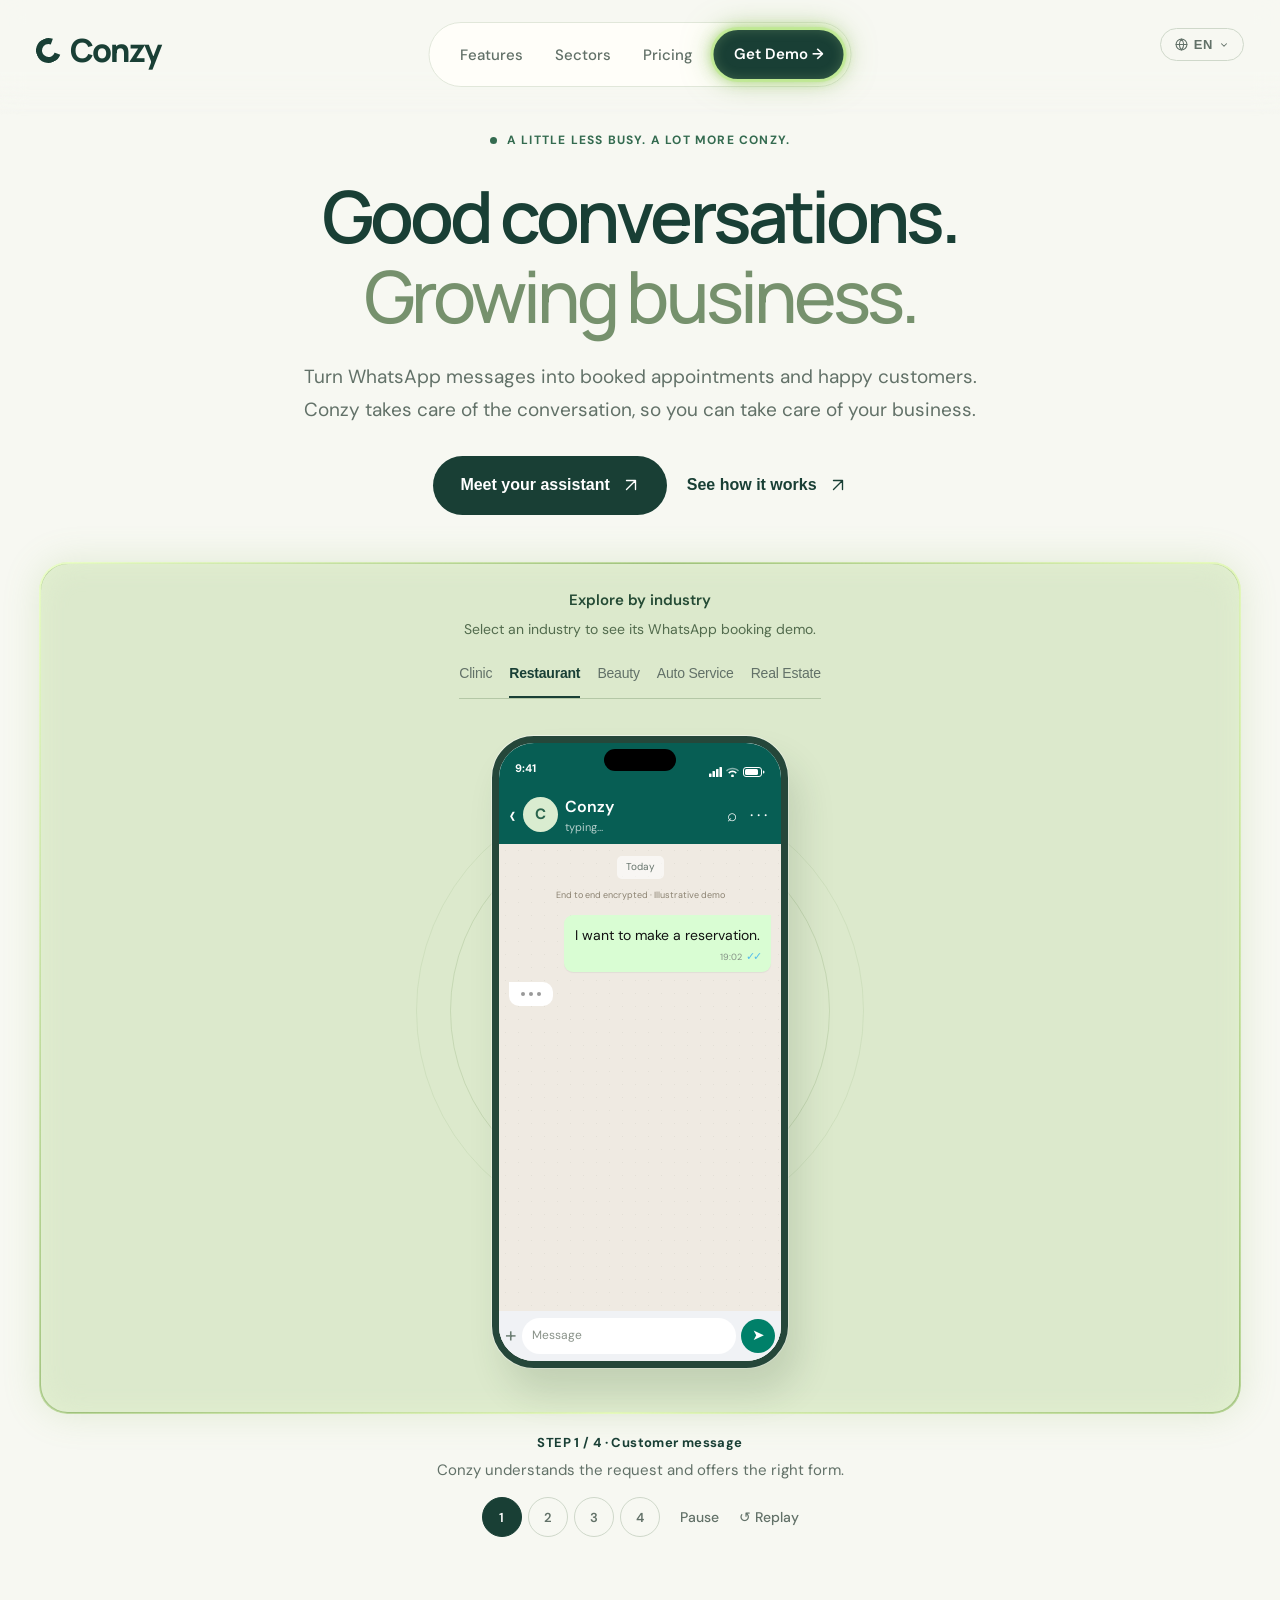
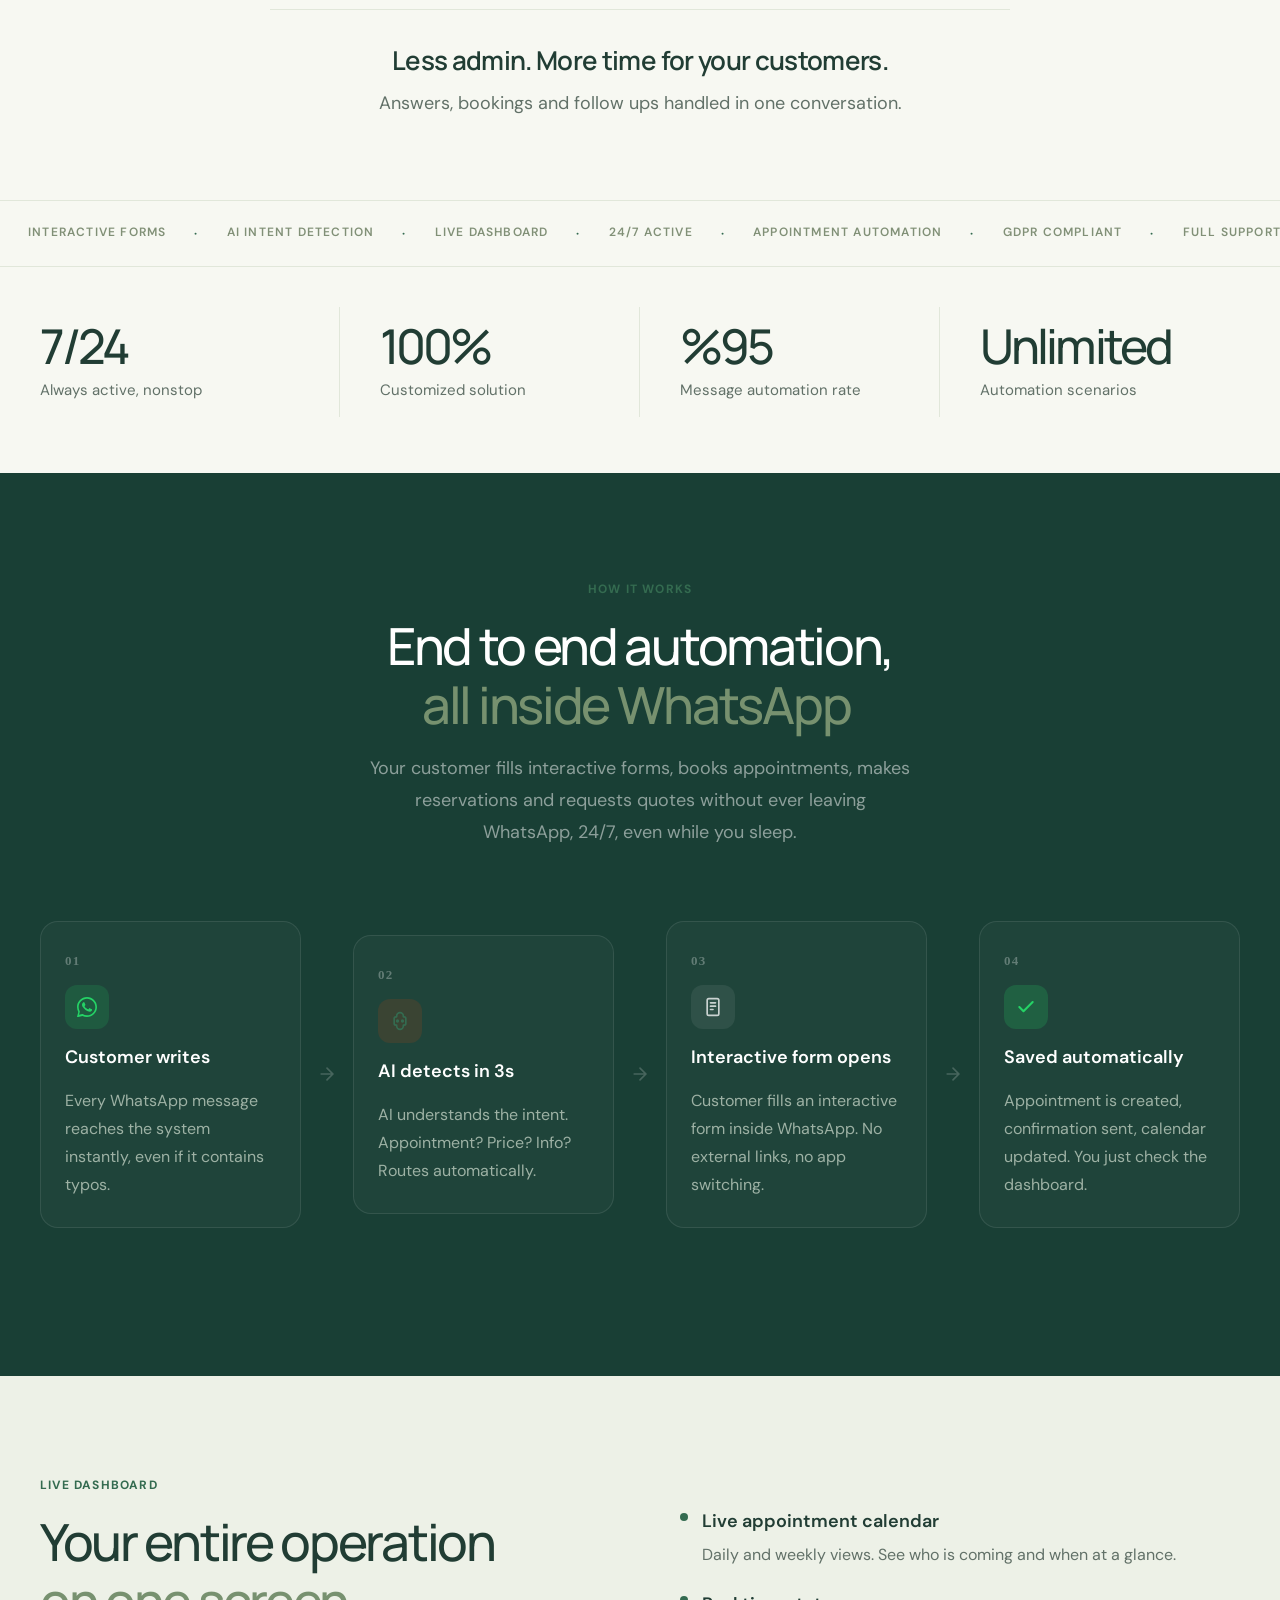
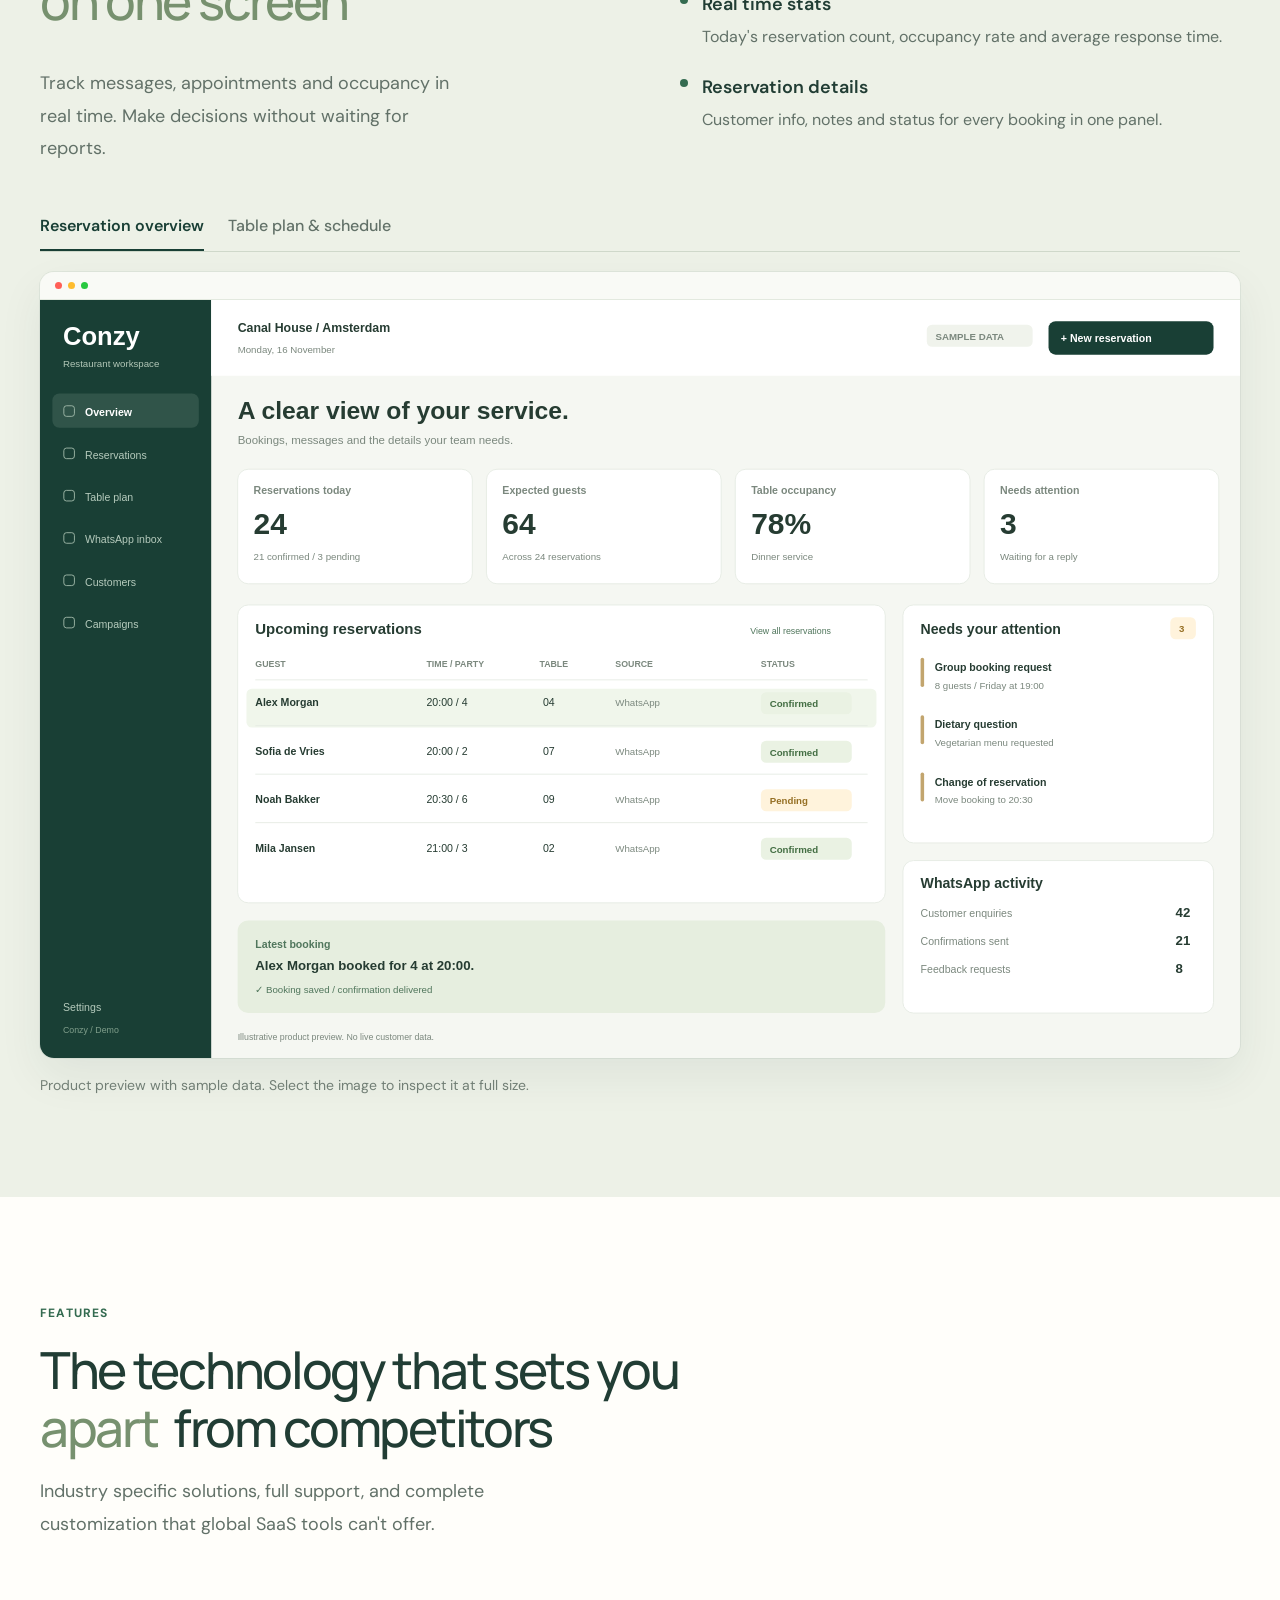
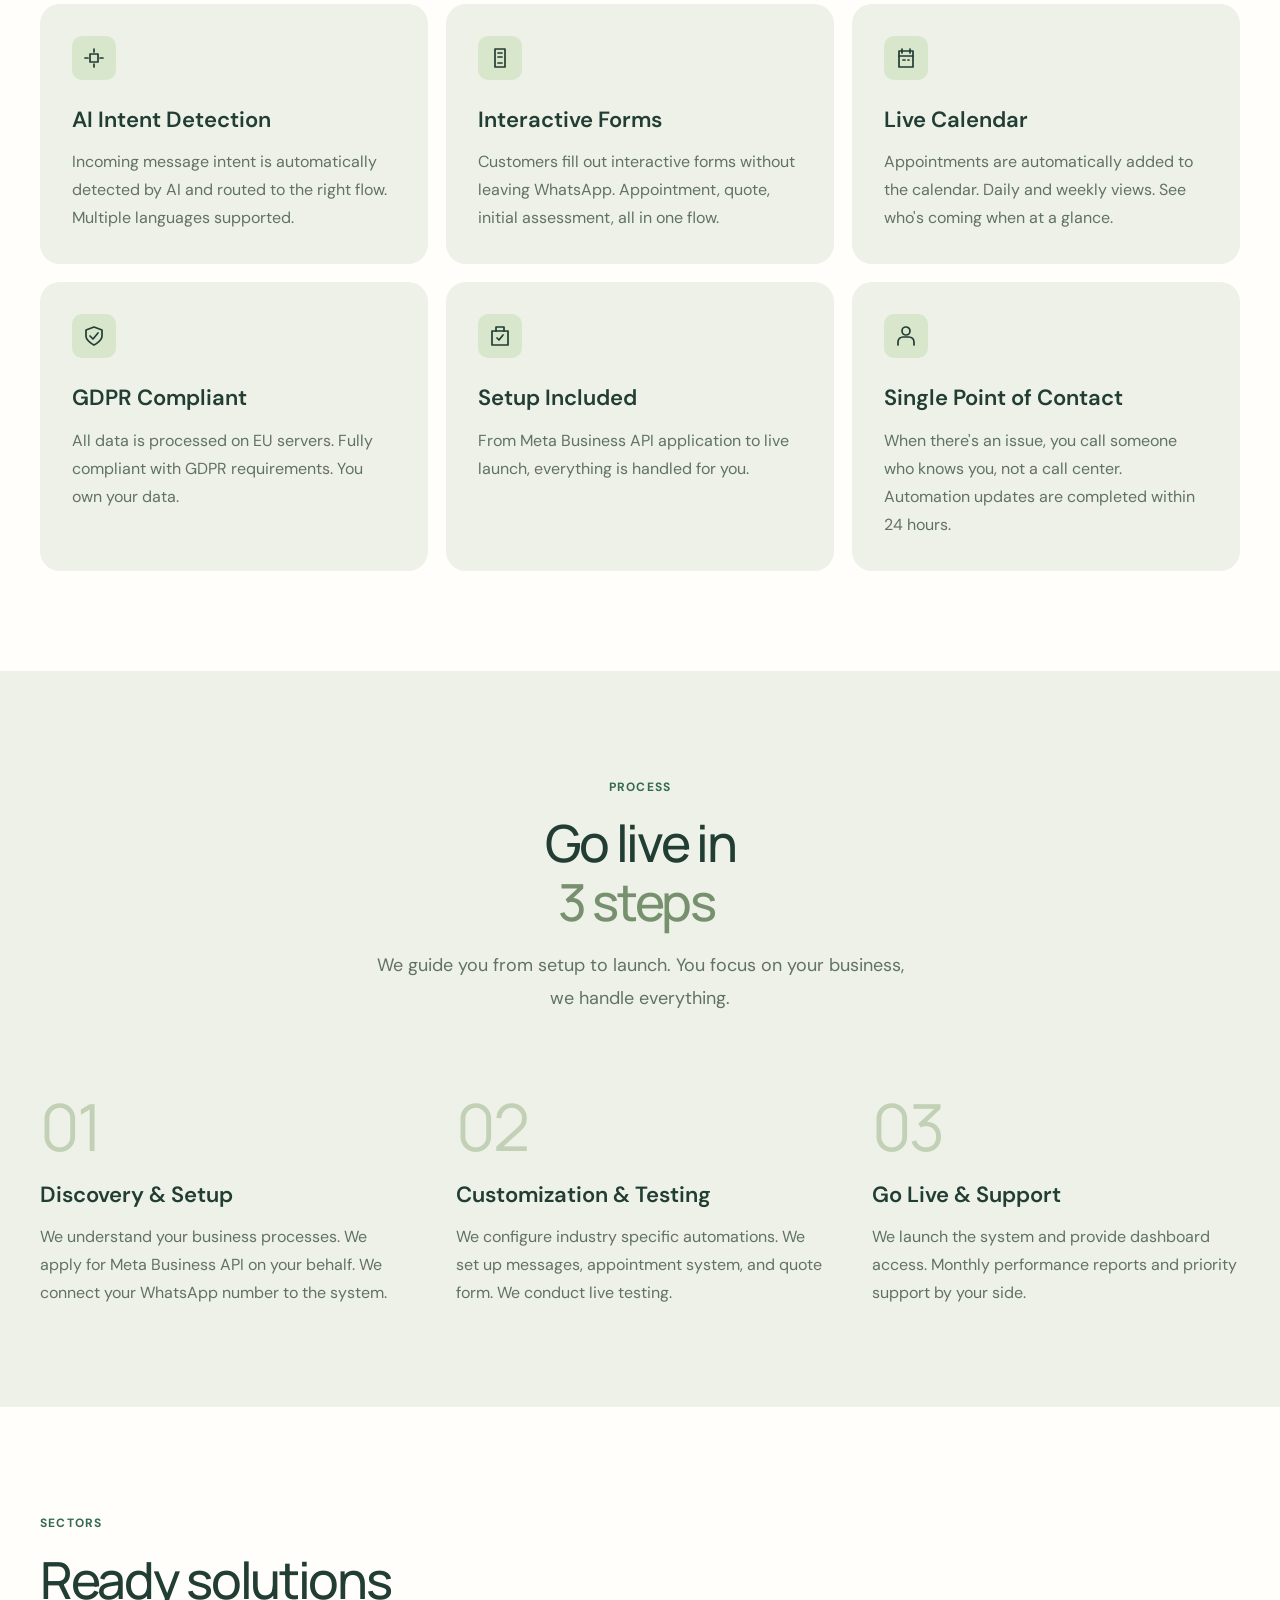
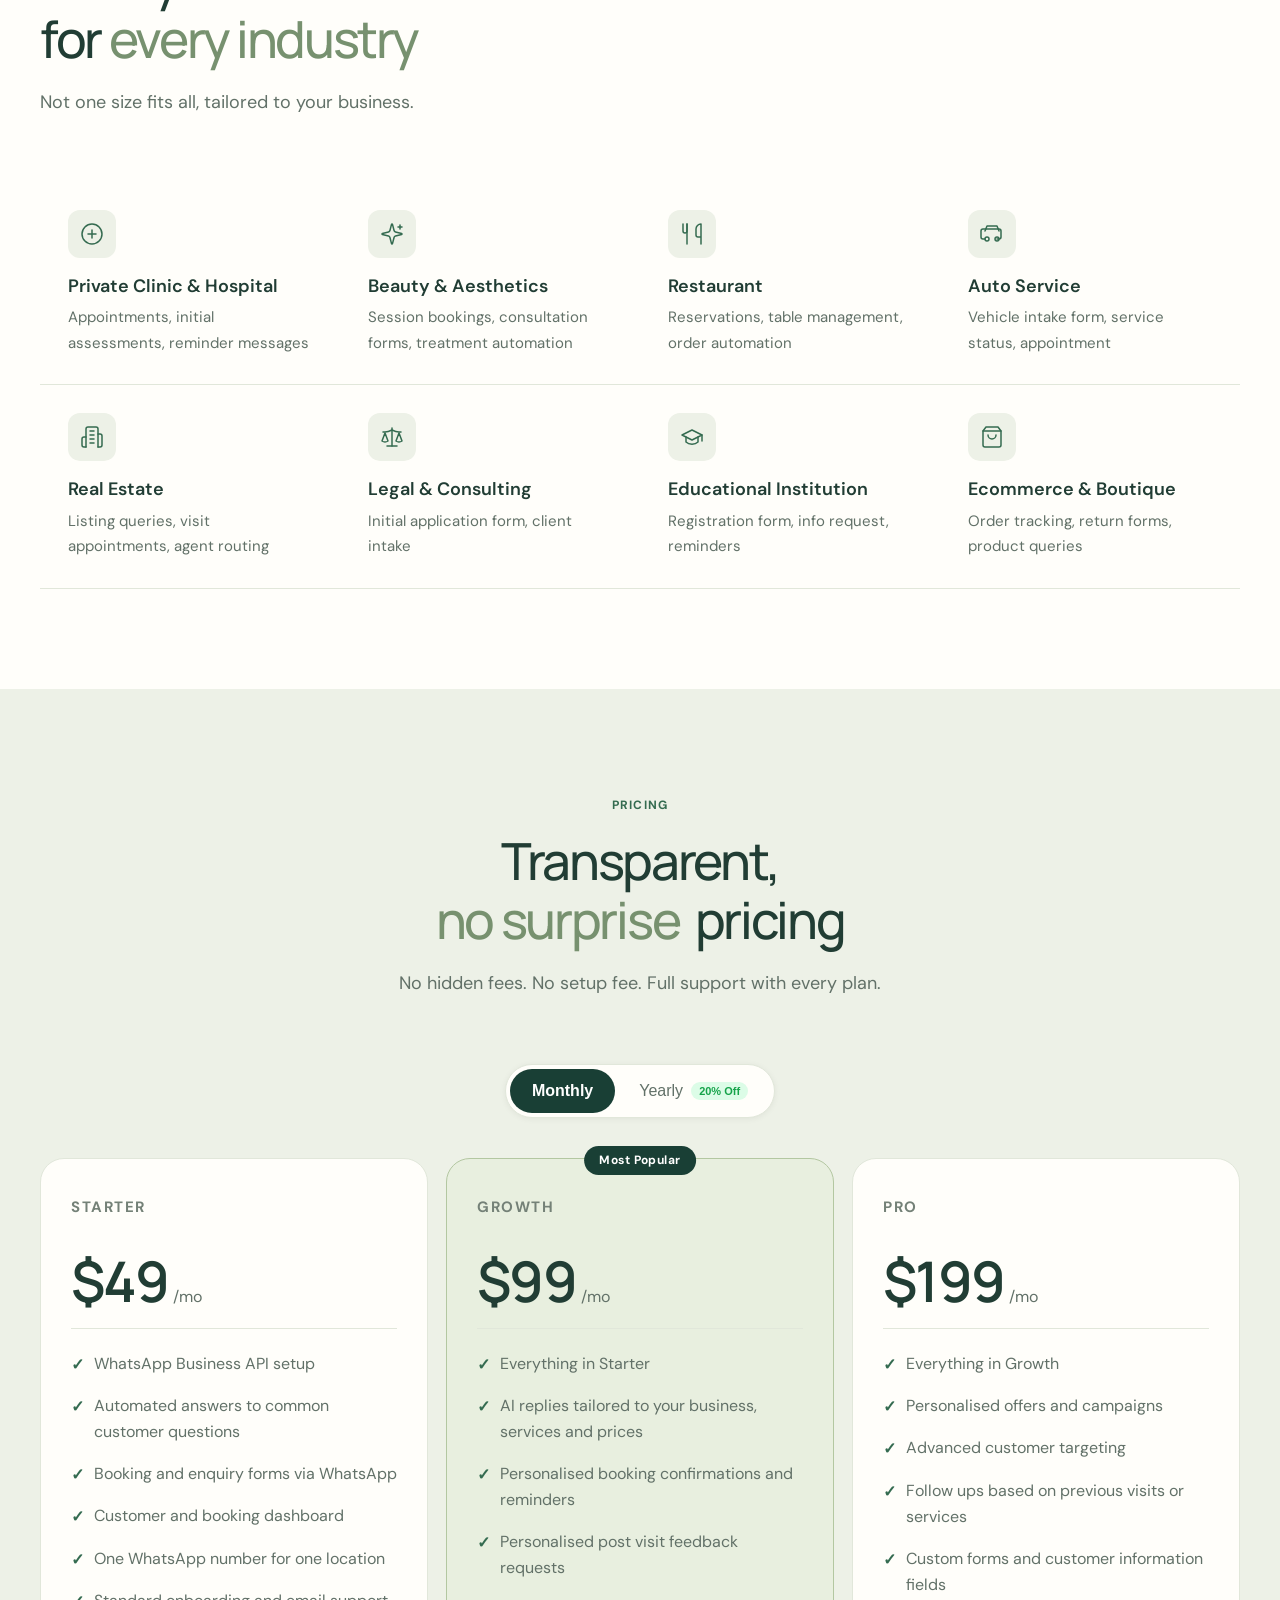
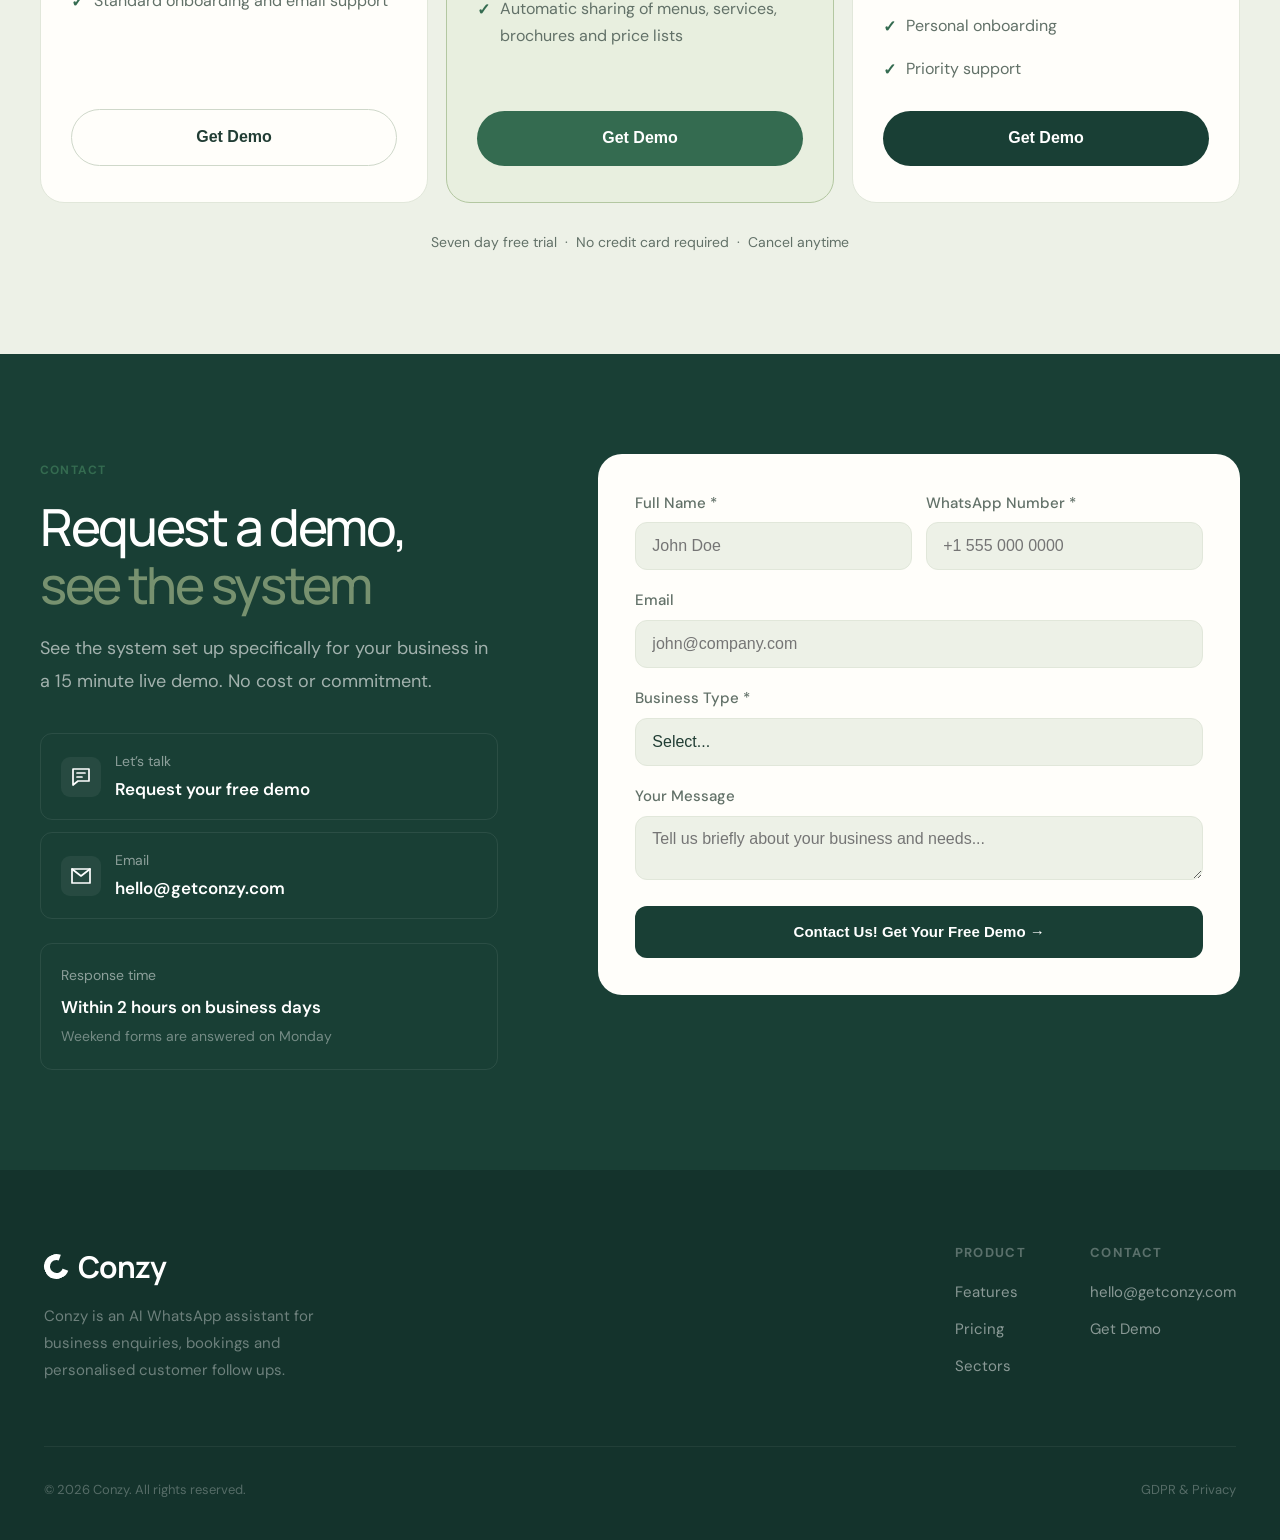
==== commit 78a0cfe3: "website update" ====
--- a/index.html
+++ b/index.html
@@ -818,9 +818,9 @@
             <div class="ch-icon"><svg class="site-icon" width="24" height="24" viewbox="0 0 24 24" fill="none" stroke="currentColor" stroke-width="1.7" stroke-linecap="round" stroke-linejoin="round" aria-hidden="true" focusable="false"><path d="M4 4h16v12H9l-5 4V4Z"></path><path d="M8 8h8m-8 4h5"></path></svg></div>
             <div><div class="ch-lbl" data-i18n="ch-demo-lbl">Let’s talk</div><div class="ch-val" data-i18n="ch-demo-val">Request your free demo</div></div>
           </a>
-          <a href="mailto:hello@conzy.nl" class="channel">
+          <a href="mailto:hello@getconzy.com" class="channel">
             <div class="ch-icon"><svg class="site-icon" width="24" height="24" viewbox="0 0 24 24" fill="none" stroke="currentColor" stroke-width="1.7" stroke-linecap="round" stroke-linejoin="round" aria-hidden="true" focusable="false"><path d="M3 5h18v14H3z"></path><path d="m3 5 9 7 9-7"></path></svg></div>
-            <div><div class="ch-lbl" data-i18n="ch-email-lbl">Email</div><div class="ch-val">hello@conzy.nl</div></div>
+            <div><div class="ch-lbl" data-i18n="ch-email-lbl">Email</div><div class="ch-val">hello@getconzy.com</div></div>
           </a>
         </div>
         <div class="reply-box">
@@ -882,7 +882,7 @@
         </div>
         <div class="fc">
           <div class="fc-title" data-i18n="footer-c-title">Contact</div>
-          <a href="mailto:hello@conzy.nl">hello@conzy.nl</a>
+          <a href="mailto:hello@getconzy.com">hello@getconzy.com</a>
           <a href="#contact" data-i18n="footer-c-demo">Get Demo</a>
         </div>
       </div>
--- a/css/conzy.css
+++ b/css/conzy.css
@@ -825,5 +825,5 @@
 .hero-copy { container-type:inline-size; }
 #hero h1 { white-space:nowrap;font-size:clamp(16px,8.5cqi,72px);line-height:1.1; }
 .hero-visual .hero-sector-tabs { container-type:inline-size; }
-.hero-visual .sector-tabs-row { display:flex;flex-wrap:nowrap;justify-content:space-between;column-gap:clamp(3px,1.5cqi,18px);width:100%; }
+.hero-visual .sector-tabs-row { display:flex;flex-wrap:nowrap;justify-content:center;column-gap:clamp(3px,1.5cqi,18px);width:max-content;max-width:100%;align-self:center; }
 .hero-visual .sector-tab { flex:0 1 auto;min-width:0;white-space:nowrap;font-size:clamp(8px,4cqi,14px);letter-spacing:-.015em; }
